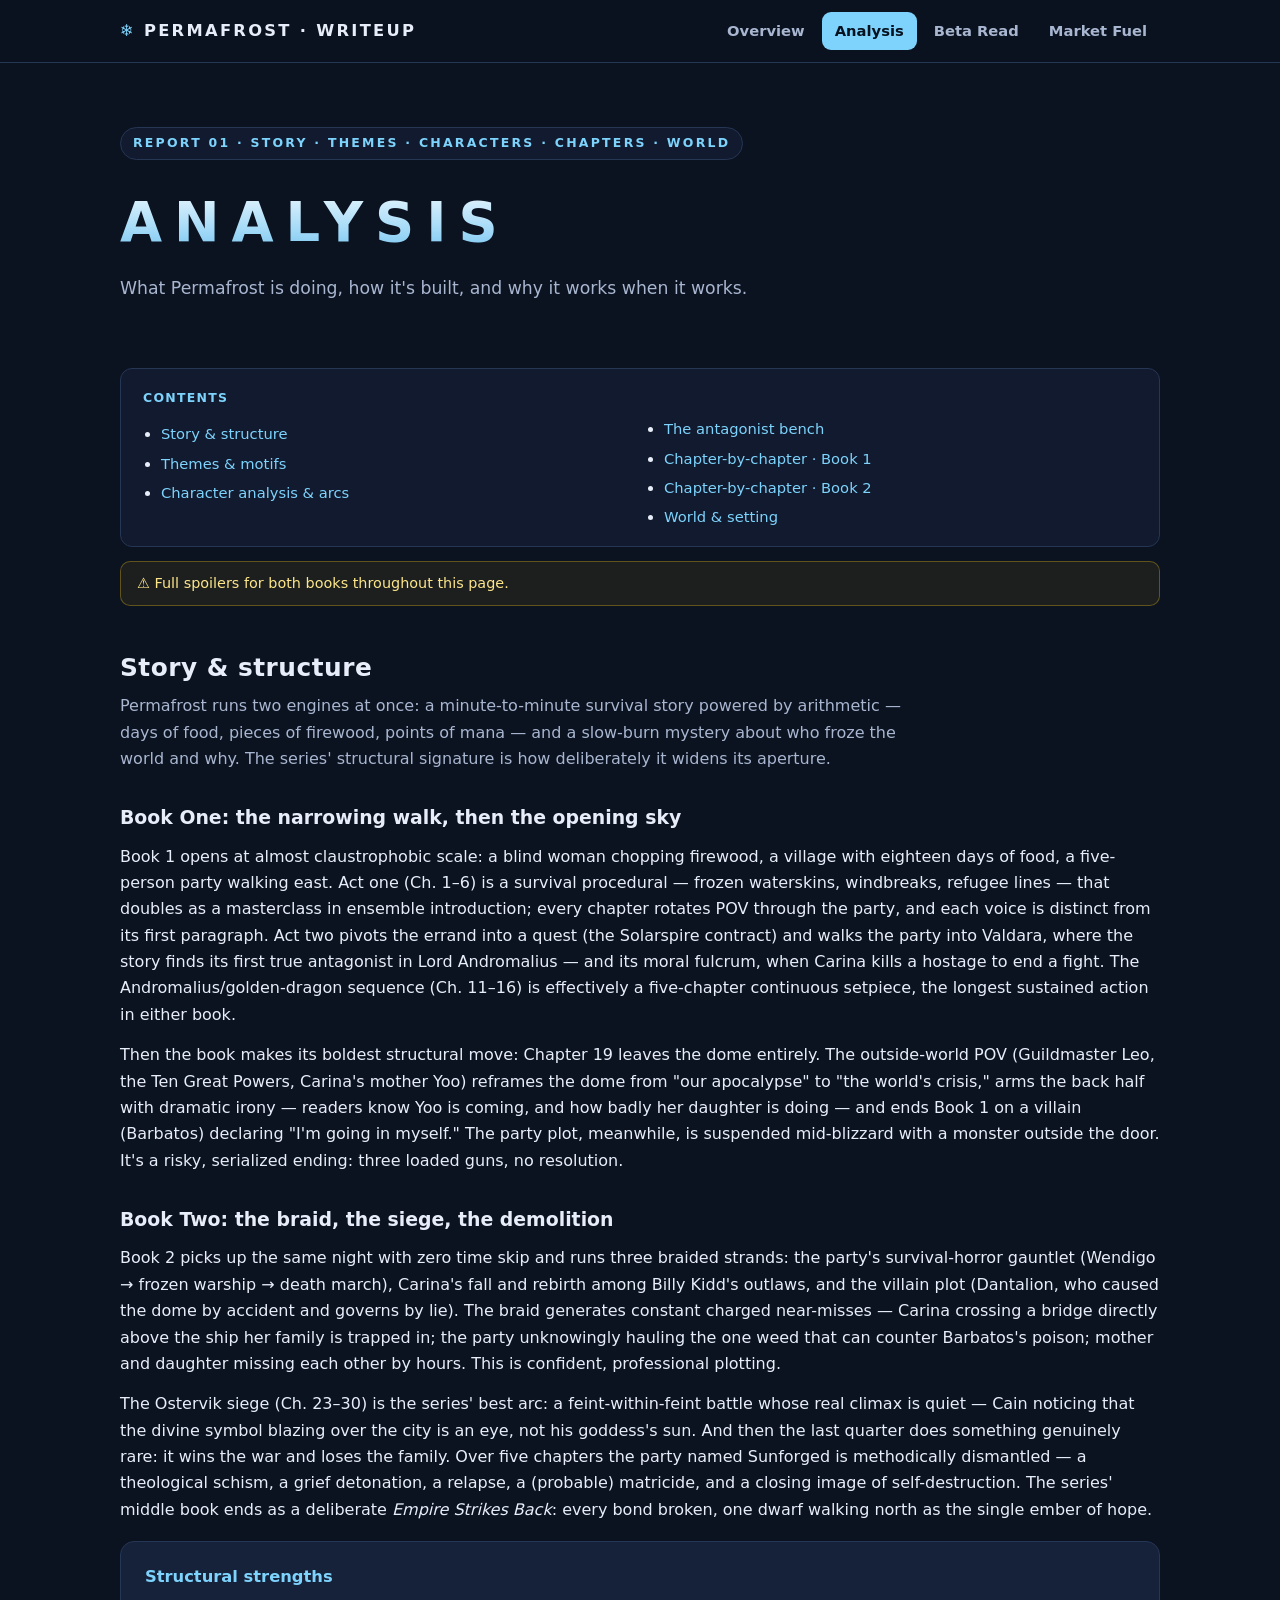
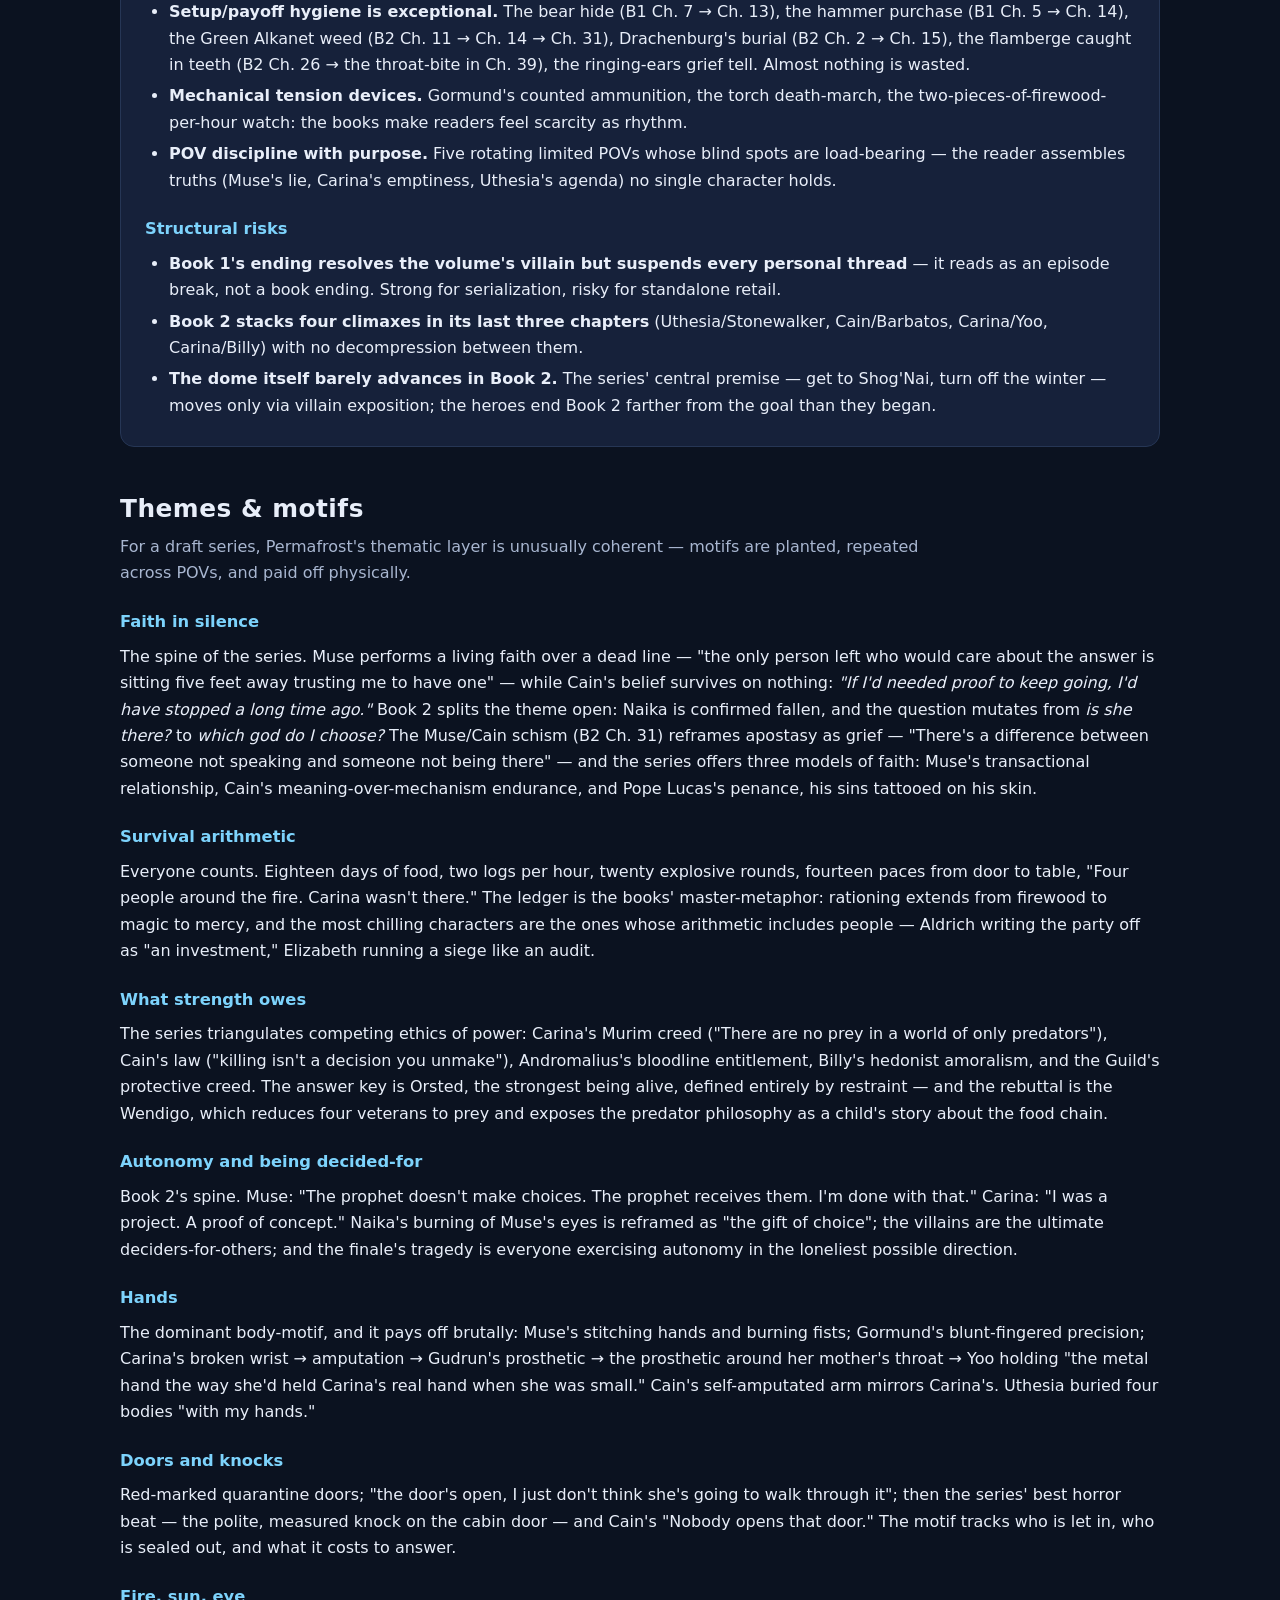
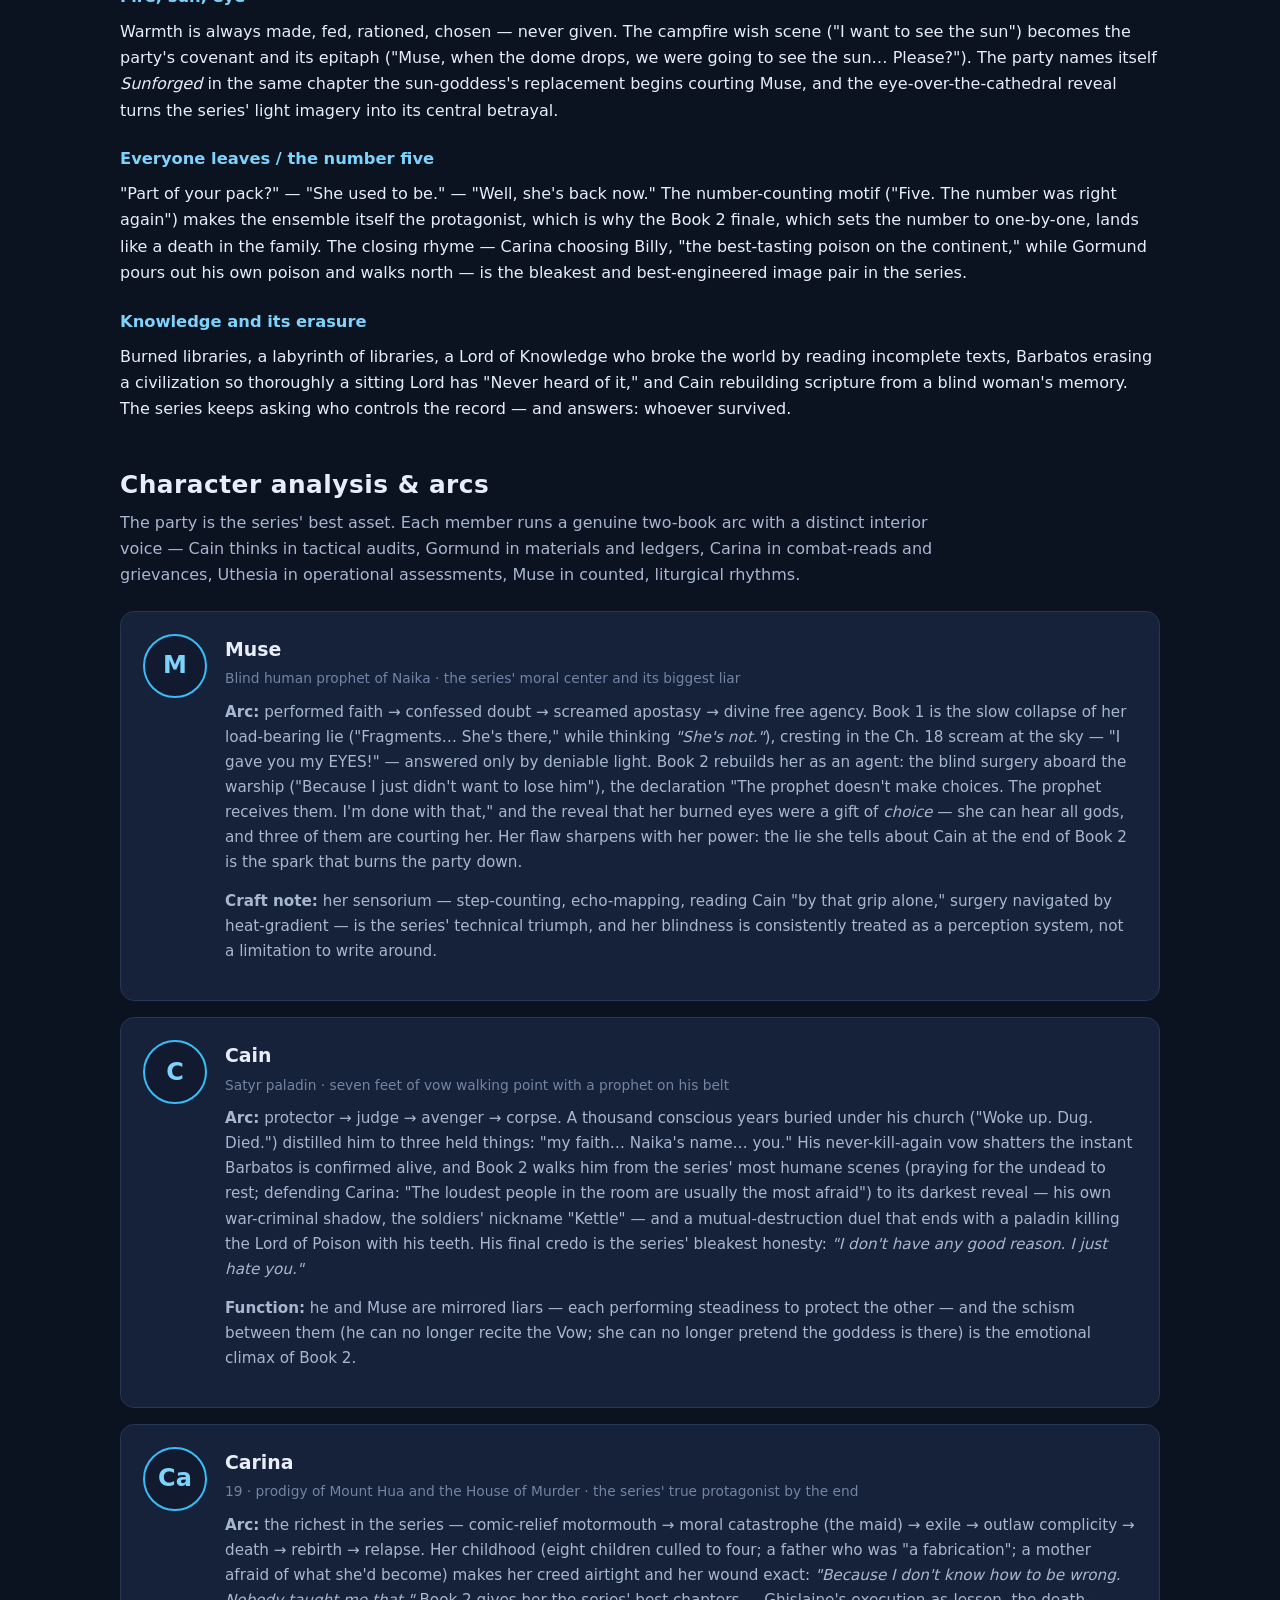
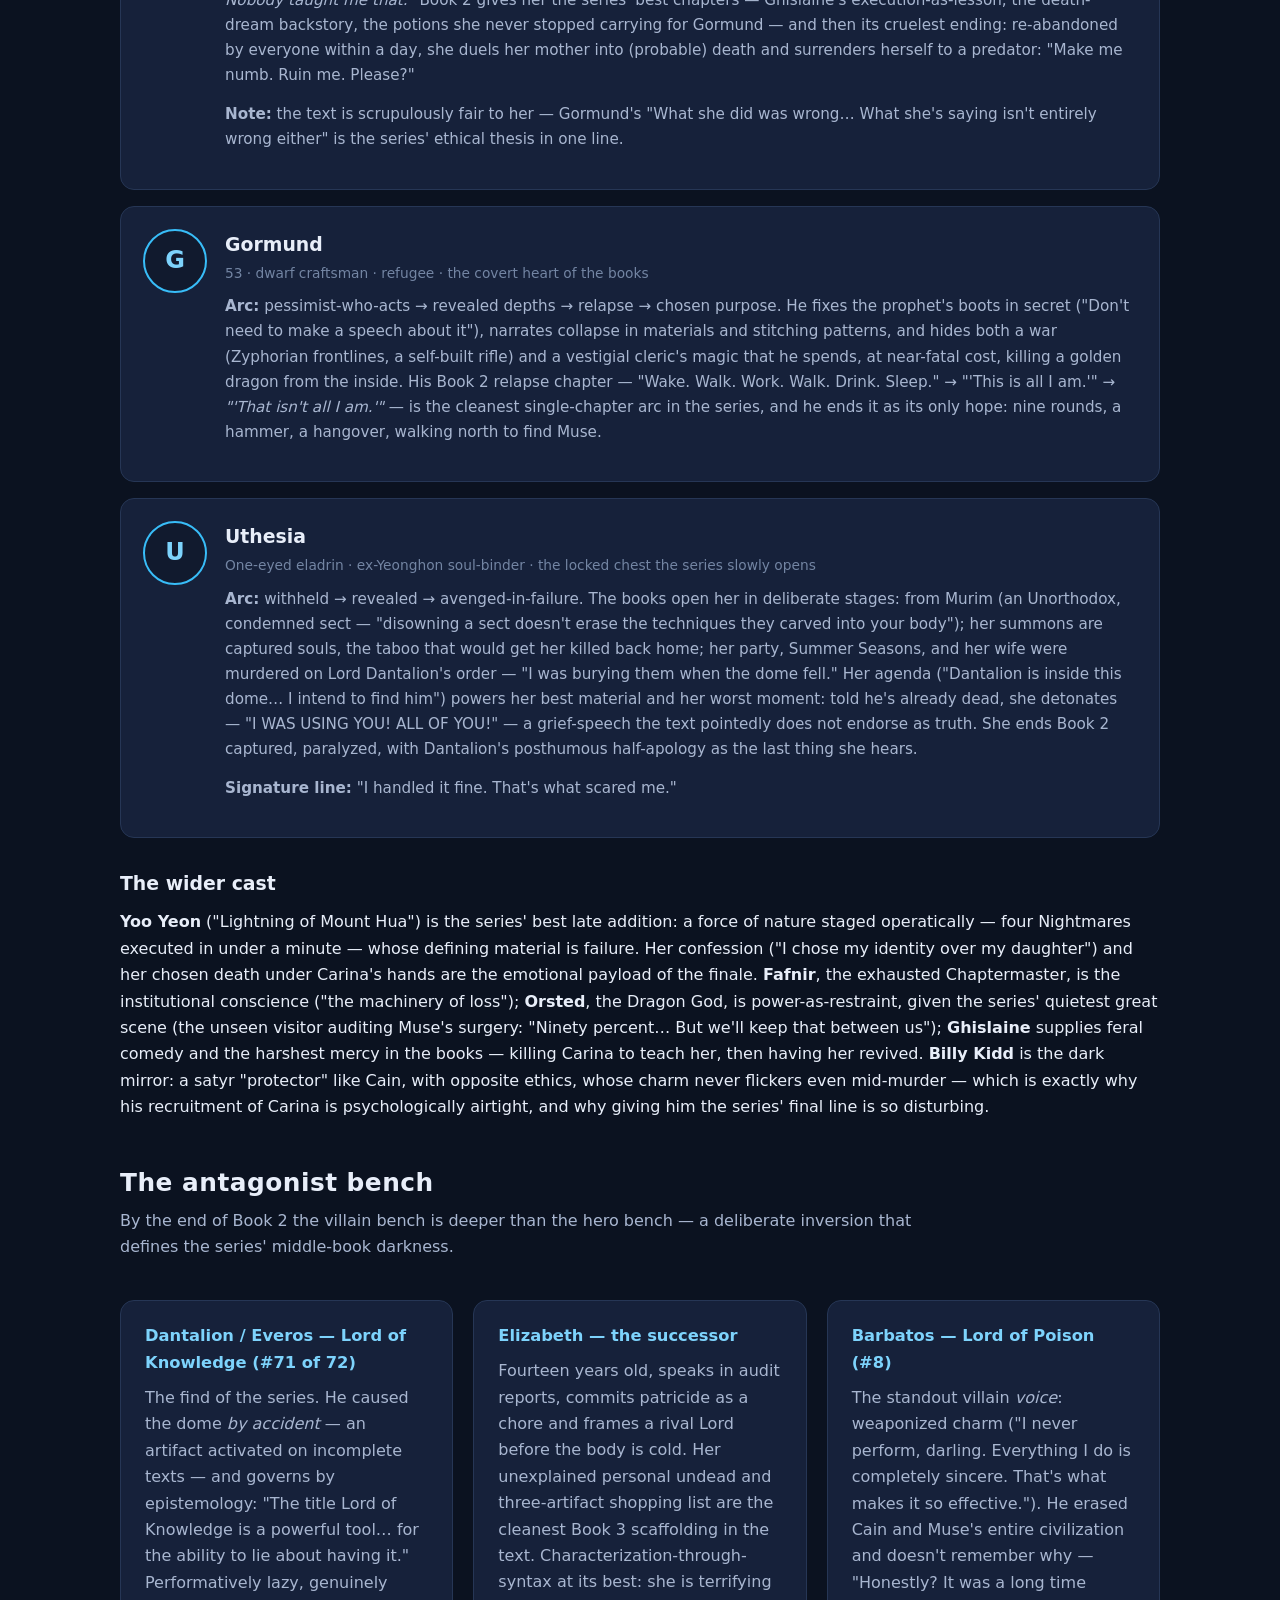
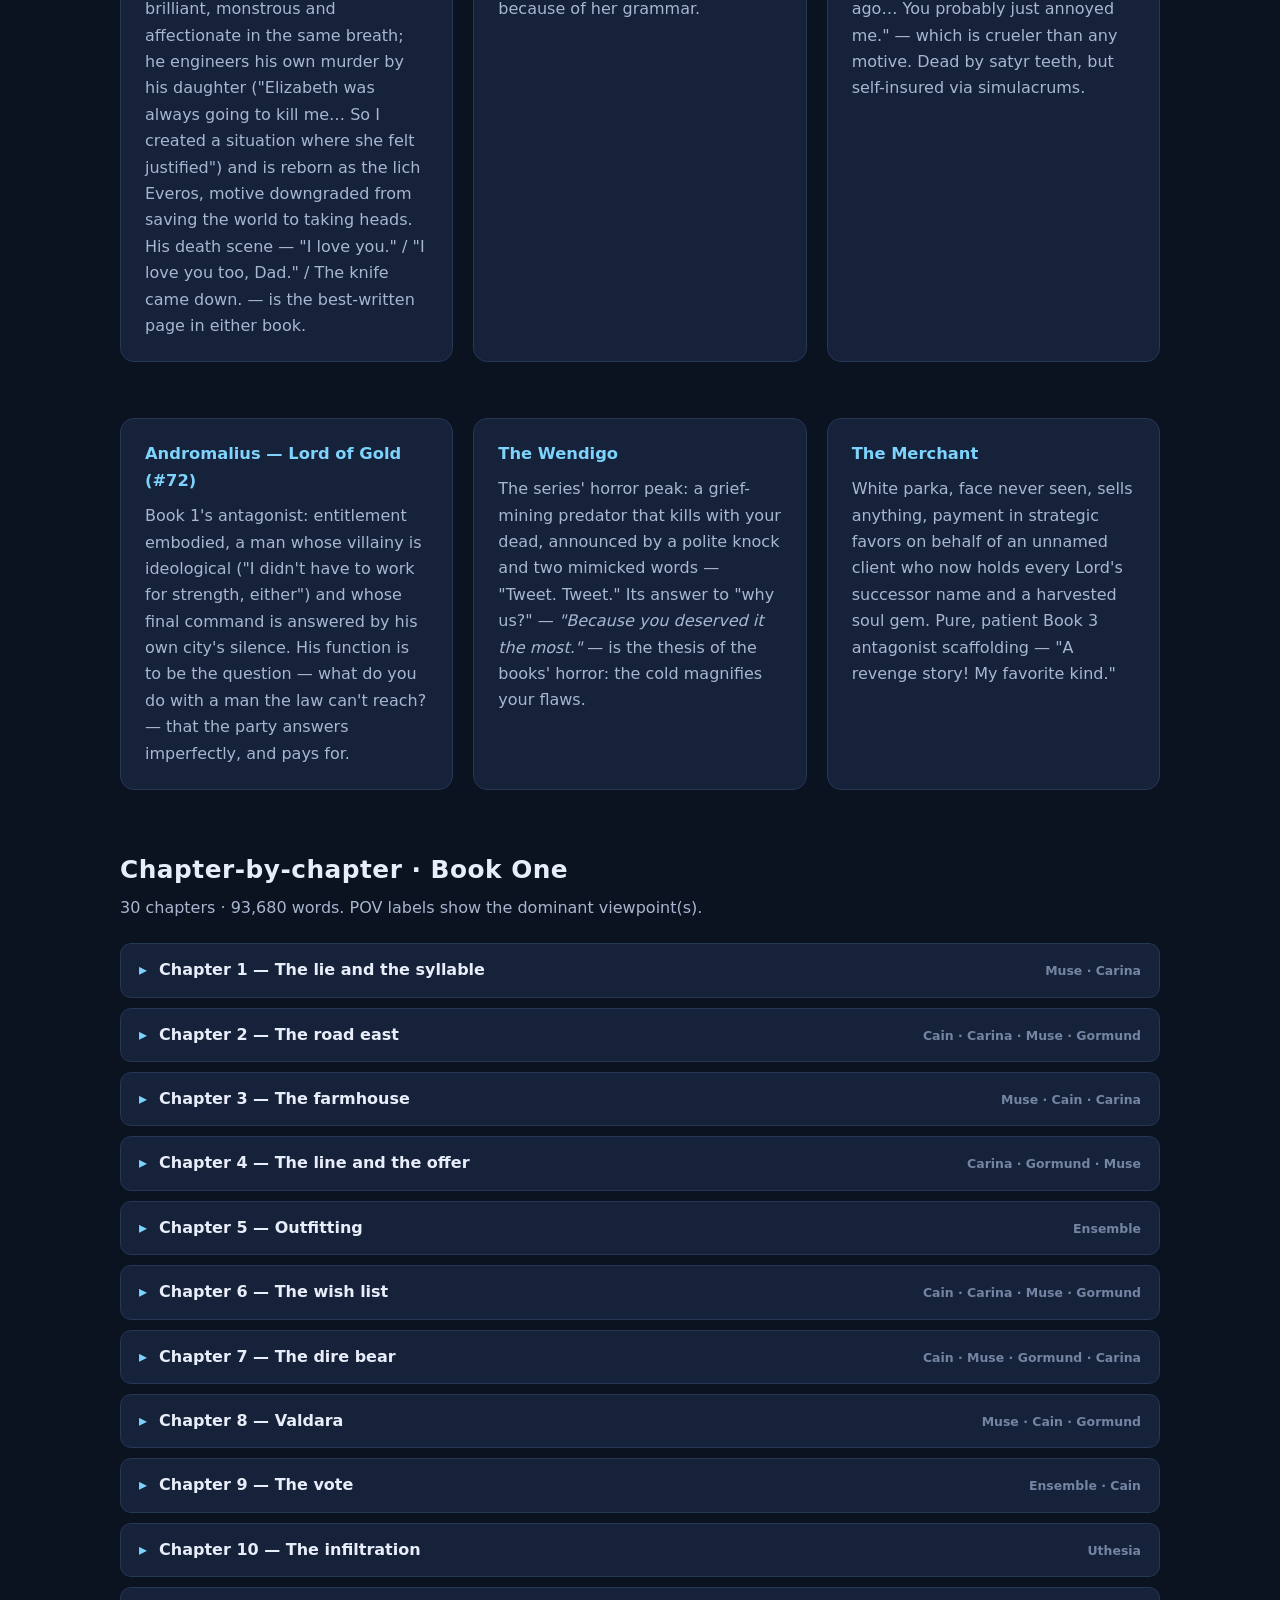
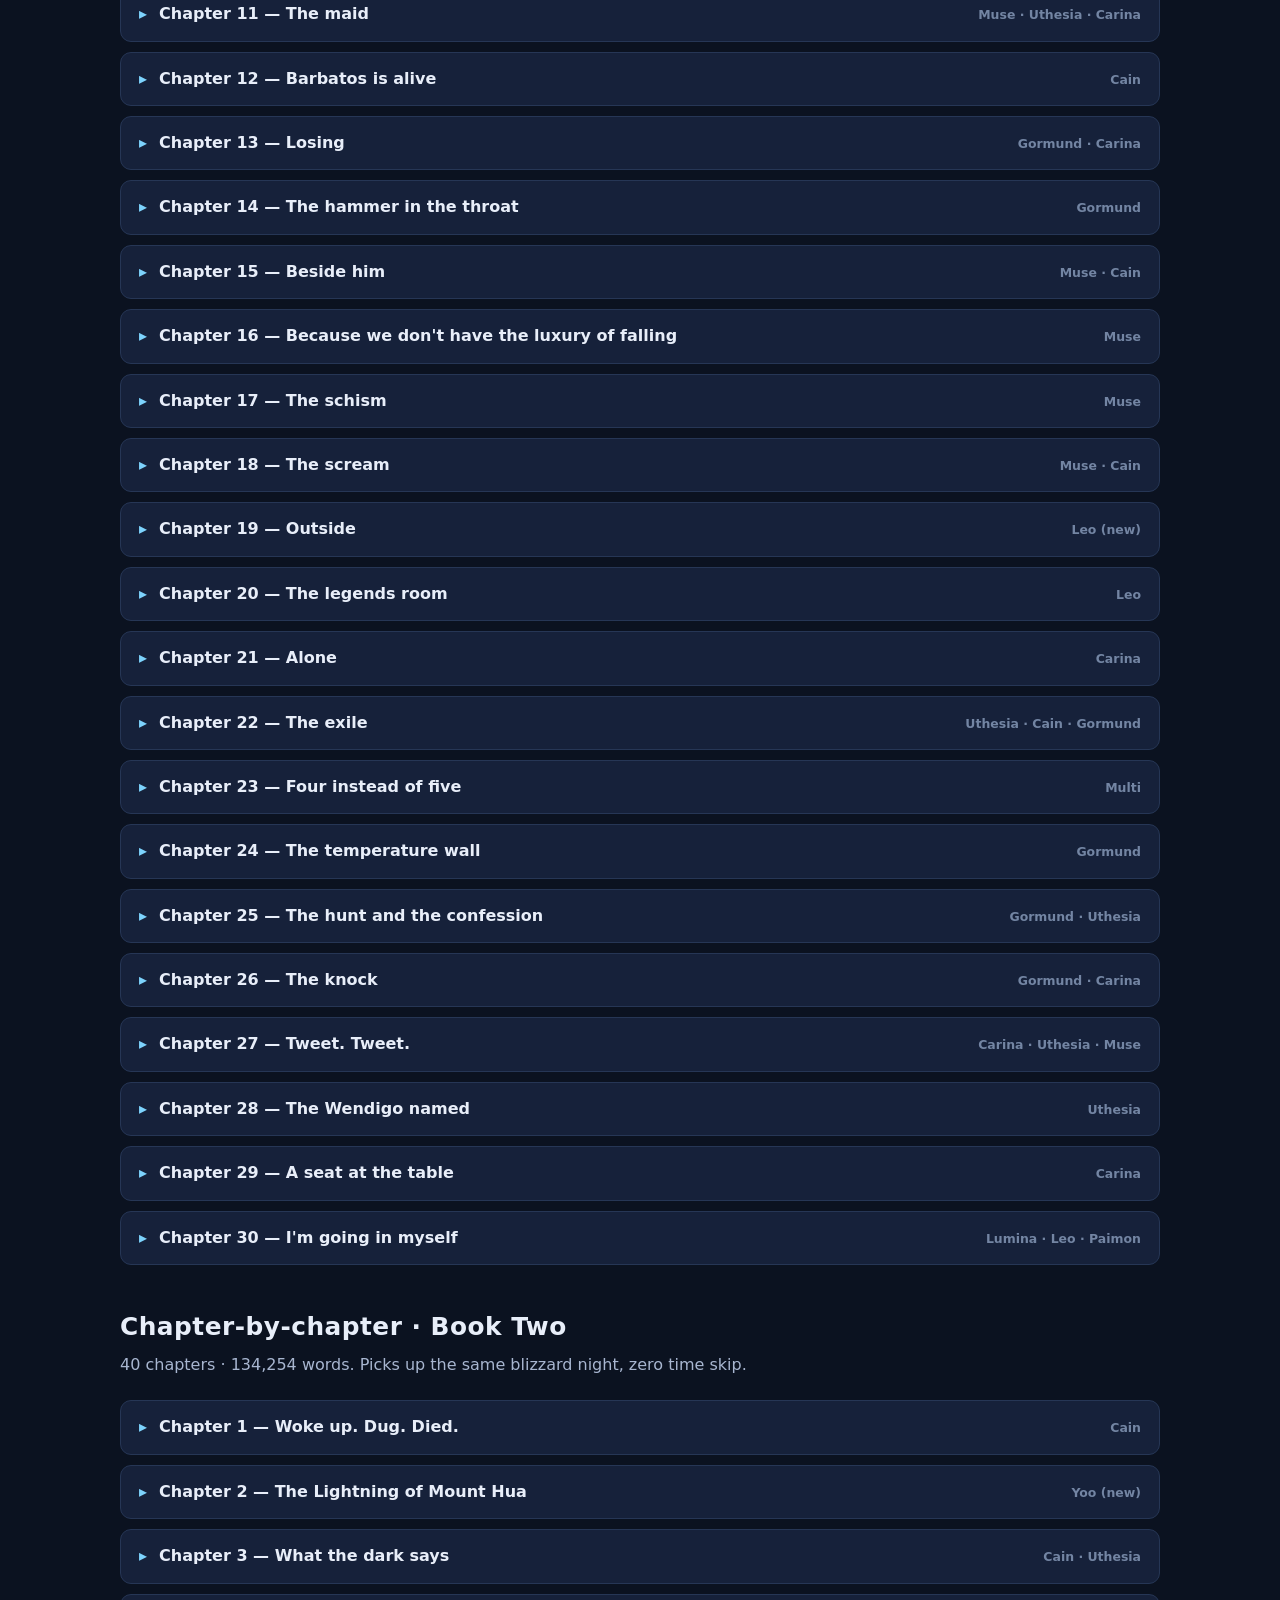
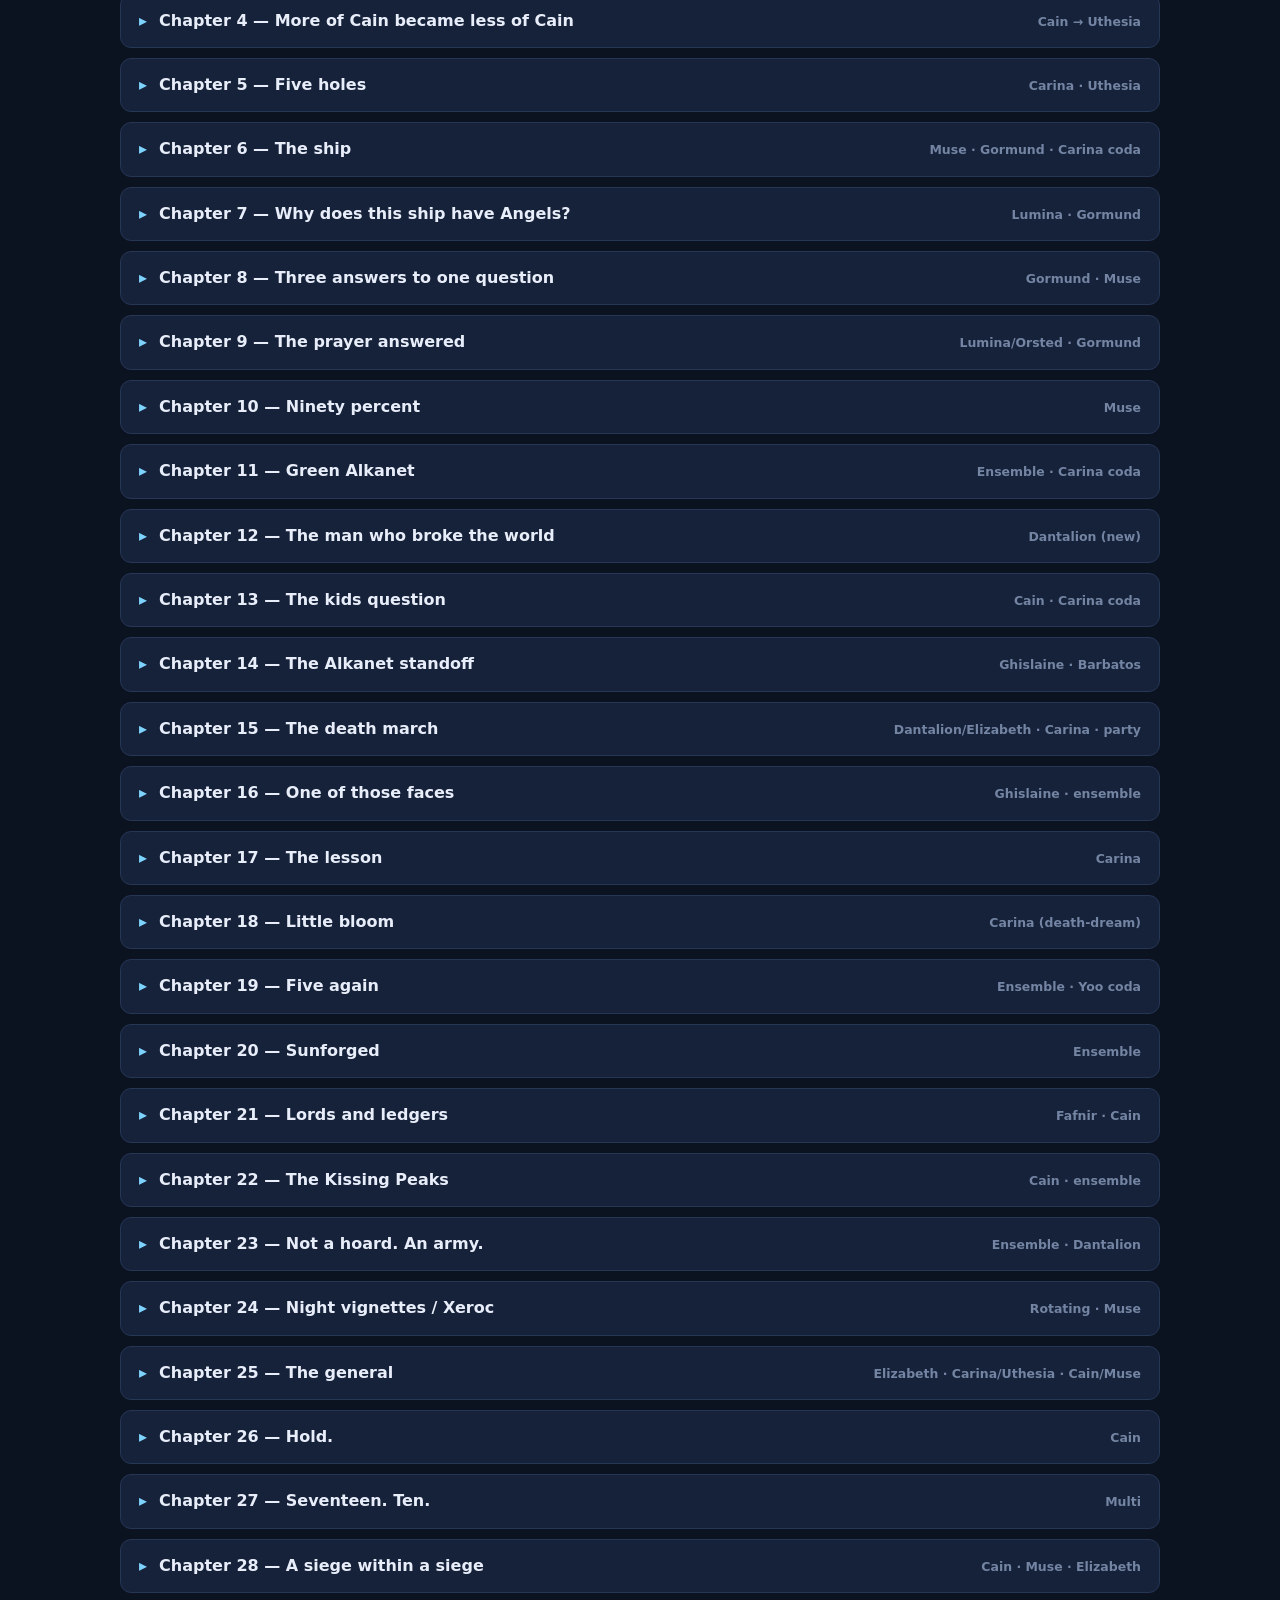
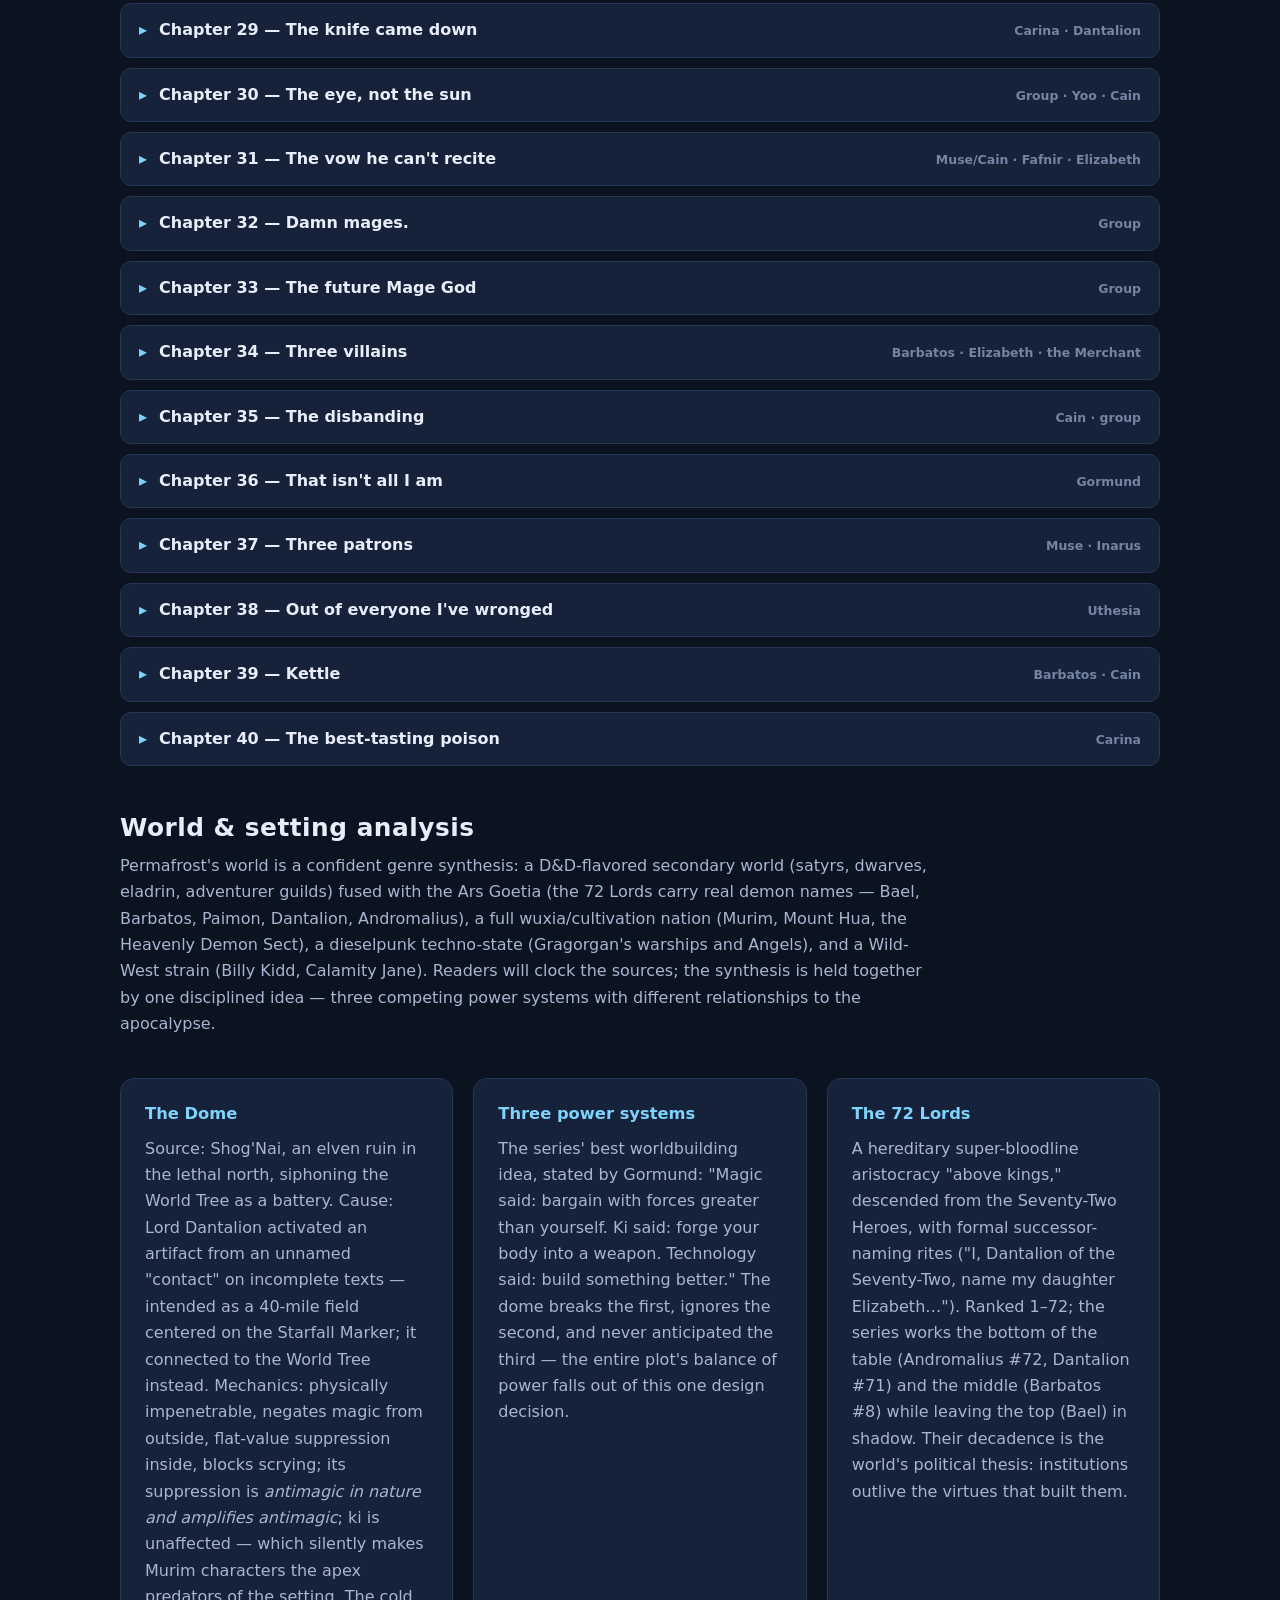
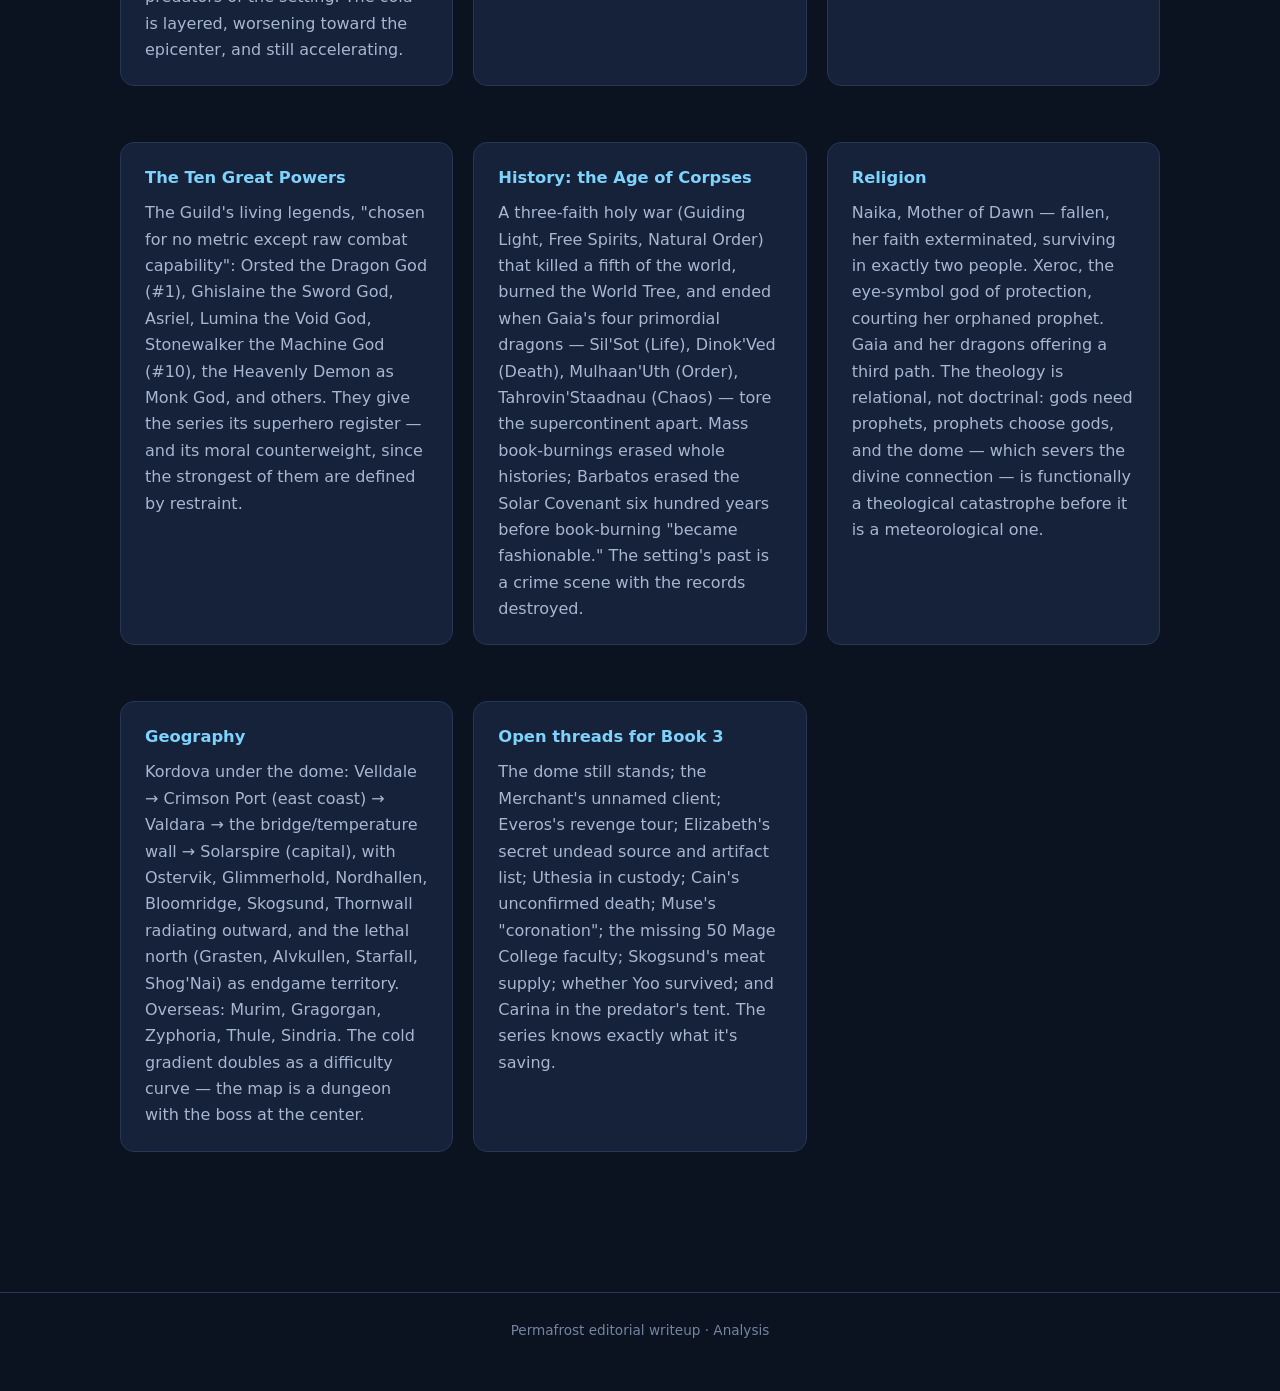
==== site/analysis.html @ f6262519 "Add Permafrost writeup website: analysis, beta read, and market fuel Four-page static site covering " ====
<!DOCTYPE html>
<html lang="en">
<head>
<meta charset="UTF-8">
<meta name="viewport" content="width=device-width, initial-scale=1.0">
<title>Analysis — Permafrost Writeup</title>
<link rel="stylesheet" href="style.css">
</head>
<body>
<header class="site">
  <nav class="nav">
    <span class="brand"><span class="flake">❄</span>Permafrost · Writeup</span>
    <span class="links">
      <a href="index.html">Overview</a>
      <a href="analysis.html" class="active">Analysis</a>
      <a href="beta-read.html">Beta Read</a>
      <a href="market-fuel.html">Market Fuel</a>
    </span>
  </nav>
</header>

<div class="hero">
  <span class="kicker">Report 01 · Story · Themes · Characters · Chapters · World</span>
  <h1>Analysis</h1>
  <p class="sub">What Permafrost is doing, how it's built, and why it works when it works.</p>
</div>

<main>

<div class="toc">
  <strong>Contents</strong>
  <ul>
    <li><a href="#story">Story &amp; structure</a></li>
    <li><a href="#themes">Themes &amp; motifs</a></li>
    <li><a href="#characters">Character analysis &amp; arcs</a></li>
    <li><a href="#villains">The antagonist bench</a></li>
    <li><a href="#chapters1">Chapter-by-chapter · Book 1</a></li>
    <li><a href="#chapters2">Chapter-by-chapter · Book 2</a></li>
    <li><a href="#world">World &amp; setting</a></li>
  </ul>
</div>
<div class="spoiler-note">⚠ Full spoilers for both books throughout this page.</div>

<section class="block" id="story">
  <h2 class="section">Story &amp; structure</h2>
  <p class="lede">Permafrost runs two engines at once: a minute-to-minute survival story powered by arithmetic — days of food, pieces of firewood, points of mana — and a slow-burn mystery about who froze the world and why. The series' structural signature is how deliberately it widens its aperture.</p>

  <h3>Book One: the narrowing walk, then the opening sky</h3>
  <p>Book 1 opens at almost claustrophobic scale: a blind woman chopping firewood, a village with eighteen days of food, a five-person party walking east. Act one (Ch. 1–6) is a survival procedural — frozen waterskins, windbreaks, refugee lines — that doubles as a masterclass in ensemble introduction; every chapter rotates POV through the party, and each voice is distinct from its first paragraph. Act two pivots the errand into a quest (the Solarspire contract) and walks the party into Valdara, where the story finds its first true antagonist in Lord Andromalius — and its moral fulcrum, when Carina kills a hostage to end a fight. The Andromalius/golden-dragon sequence (Ch. 11–16) is effectively a five-chapter continuous setpiece, the longest sustained action in either book.</p>
  <p>Then the book makes its boldest structural move: Chapter 19 leaves the dome entirely. The outside-world POV (Guildmaster Leo, the Ten Great Powers, Carina's mother Yoo) reframes the dome from "our apocalypse" to "the world's crisis," arms the back half with dramatic irony — readers know Yoo is coming, and how badly her daughter is doing — and ends Book 1 on a villain (Barbatos) declaring "I'm going in myself." The party plot, meanwhile, is suspended mid-blizzard with a monster outside the door. It's a risky, serialized ending: three loaded guns, no resolution.</p>

  <h3>Book Two: the braid, the siege, the demolition</h3>
  <p>Book 2 picks up the same night with zero time skip and runs three braided strands: the party's survival-horror gauntlet (Wendigo → frozen warship → death march), Carina's fall and rebirth among Billy Kidd's outlaws, and the villain plot (Dantalion, who caused the dome by accident and governs by lie). The braid generates constant charged near-misses — Carina crossing a bridge directly above the ship her family is trapped in; the party unknowingly hauling the one weed that can counter Barbatos's poison; mother and daughter missing each other by hours. This is confident, professional plotting.</p>
  <p>The Ostervik siege (Ch. 23–30) is the series' best arc: a feint-within-feint battle whose real climax is quiet — Cain noticing that the divine symbol blazing over the city is an eye, not his goddess's sun. And then the last quarter does something genuinely rare: it wins the war and loses the family. Over five chapters the party named Sunforged is methodically dismantled — a theological schism, a grief detonation, a relapse, a (probable) matricide, and a closing image of self-destruction. The series' middle book ends as a deliberate <em>Empire Strikes Back</em>: every bond broken, one dwarf walking north as the single ember of hope.</p>

  <div class="panel">
    <h4>Structural strengths</h4>
    <ul>
      <li><strong>Setup/payoff hygiene is exceptional.</strong> The bear hide (B1 Ch. 7 → Ch. 13), the hammer purchase (B1 Ch. 5 → Ch. 14), the Green Alkanet weed (B2 Ch. 11 → Ch. 14 → Ch. 31), Drachenburg's burial (B2 Ch. 2 → Ch. 15), the flamberge caught in teeth (B2 Ch. 26 → the throat-bite in Ch. 39), the ringing-ears grief tell. Almost nothing is wasted.</li>
      <li><strong>Mechanical tension devices.</strong> Gormund's counted ammunition, the torch death-march, the two-pieces-of-firewood-per-hour watch: the books make readers feel scarcity as rhythm.</li>
      <li><strong>POV discipline with purpose.</strong> Five rotating limited POVs whose blind spots are load-bearing — the reader assembles truths (Muse's lie, Carina's emptiness, Uthesia's agenda) no single character holds.</li>
    </ul>
    <h4>Structural risks</h4>
    <ul>
      <li><strong>Book 1's ending resolves the volume's villain but suspends every personal thread</strong> — it reads as an episode break, not a book ending. Strong for serialization, risky for standalone retail.</li>
      <li><strong>Book 2 stacks four climaxes in its last three chapters</strong> (Uthesia/Stonewalker, Cain/Barbatos, Carina/Yoo, Carina/Billy) with no decompression between them.</li>
      <li><strong>The dome itself barely advances in Book 2.</strong> The series' central premise — get to Shog'Nai, turn off the winter — moves only via villain exposition; the heroes end Book 2 farther from the goal than they began.</li>
    </ul>
  </div>
</section>

<section class="block" id="themes">
  <h2 class="section">Themes &amp; motifs</h2>
  <p class="lede">For a draft series, Permafrost's thematic layer is unusually coherent — motifs are planted, repeated across POVs, and paid off physically.</p>

  <h4>Faith in silence</h4>
  <p>The spine of the series. Muse performs a living faith over a dead line — "the only person left who would care about the answer is sitting five feet away trusting me to have one" — while Cain's belief survives on nothing: <em>"If I'd needed proof to keep going, I'd have stopped a long time ago."</em> Book 2 splits the theme open: Naika is confirmed fallen, and the question mutates from <em>is she there?</em> to <em>which god do I choose?</em> The Muse/Cain schism (B2 Ch. 31) reframes apostasy as grief — "There's a difference between someone not speaking and someone not being there" — and the series offers three models of faith: Muse's transactional relationship, Cain's meaning-over-mechanism endurance, and Pope Lucas's penance, his sins tattooed on his skin.</p>

  <h4>Survival arithmetic</h4>
  <p>Everyone counts. Eighteen days of food, two logs per hour, twenty explosive rounds, fourteen paces from door to table, "Four people around the fire. Carina wasn't there." The ledger is the books' master-metaphor: rationing extends from firewood to magic to mercy, and the most chilling characters are the ones whose arithmetic includes people — Aldrich writing the party off as "an investment," Elizabeth running a siege like an audit.</p>

  <h4>What strength owes</h4>
  <p>The series triangulates competing ethics of power: Carina's Murim creed ("There are no prey in a world of only predators"), Cain's law ("killing isn't a decision you unmake"), Andromalius's bloodline entitlement, Billy's hedonist amoralism, and the Guild's protective creed. The answer key is Orsted, the strongest being alive, defined entirely by restraint — and the rebuttal is the Wendigo, which reduces four veterans to prey and exposes the predator philosophy as a child's story about the food chain.</p>

  <h4>Autonomy and being decided-for</h4>
  <p>Book 2's spine. Muse: "The prophet doesn't make choices. The prophet receives them. I'm done with that." Carina: "I was a project. A proof of concept." Naika's burning of Muse's eyes is reframed as "the gift of choice"; the villains are the ultimate deciders-for-others; and the finale's tragedy is everyone exercising autonomy in the loneliest possible direction.</p>

  <h4>Hands</h4>
  <p>The dominant body-motif, and it pays off brutally: Muse's stitching hands and burning fists; Gormund's blunt-fingered precision; Carina's broken wrist → amputation → Gudrun's prosthetic → the prosthetic around her mother's throat → Yoo holding "the metal hand the way she'd held Carina's real hand when she was small." Cain's self-amputated arm mirrors Carina's. Uthesia buried four bodies "with my hands."</p>

  <h4>Doors and knocks</h4>
  <p>Red-marked quarantine doors; "the door's open, I just don't think she's going to walk through it"; then the series' best horror beat — the polite, measured knock on the cabin door — and Cain's "Nobody opens that door." The motif tracks who is let in, who is sealed out, and what it costs to answer.</p>

  <h4>Fire, sun, eye</h4>
  <p>Warmth is always made, fed, rationed, chosen — never given. The campfire wish scene ("I want to see the sun") becomes the party's covenant and its epitaph ("Muse, when the dome drops, we were going to see the sun… Please?"). The party names itself <em>Sunforged</em> in the same chapter the sun-goddess's replacement begins courting Muse, and the eye-over-the-cathedral reveal turns the series' light imagery into its central betrayal.</p>

  <h4>Everyone leaves / the number five</h4>
  <p>"Part of your pack?" — "She used to be." — "Well, she's back now." The number-counting motif ("Five. The number was right again") makes the ensemble itself the protagonist, which is why the Book 2 finale, which sets the number to one-by-one, lands like a death in the family. The closing rhyme — Carina choosing Billy, "the best-tasting poison on the continent," while Gormund pours out his own poison and walks north — is the bleakest and best-engineered image pair in the series.</p>

  <h4>Knowledge and its erasure</h4>
  <p>Burned libraries, a labyrinth of libraries, a Lord of Knowledge who broke the world by reading incomplete texts, Barbatos erasing a civilization so thoroughly a sitting Lord has "Never heard of it," and Cain rebuilding scripture from a blind woman's memory. The series keeps asking who controls the record — and answers: whoever survived.</p>
</section>

<section class="block" id="characters">
  <h2 class="section">Character analysis &amp; arcs</h2>
  <p class="lede">The party is the series' best asset. Each member runs a genuine two-book arc with a distinct interior voice — Cain thinks in tactical audits, Gormund in materials and ledgers, Carina in combat-reads and grievances, Uthesia in operational assessments, Muse in counted, liturgical rhythms.</p>

  <div class="char">
    <div class="sigil">M</div>
    <div>
      <h3>Muse</h3>
      <div class="role">Blind human prophet of Naika · the series' moral center and its biggest liar</div>
      <p><strong>Arc:</strong> performed faith → confessed doubt → screamed apostasy → divine free agency. Book 1 is the slow collapse of her load-bearing lie ("Fragments… She's there," while thinking <em>"She's not."</em>), cresting in the Ch. 18 scream at the sky — "I gave you my EYES!" — answered only by deniable light. Book 2 rebuilds her as an agent: the blind surgery aboard the warship ("Because I just didn't want to lose him"), the declaration "The prophet doesn't make choices. The prophet receives them. I'm done with that," and the reveal that her burned eyes were a gift of <em>choice</em> — she can hear all gods, and three of them are courting her. Her flaw sharpens with her power: the lie she tells about Cain at the end of Book 2 is the spark that burns the party down.</p>
      <p><strong>Craft note:</strong> her sensorium — step-counting, echo-mapping, reading Cain "by that grip alone," surgery navigated by heat-gradient — is the series' technical triumph, and her blindness is consistently treated as a perception system, not a limitation to write around.</p>
    </div>
  </div>

  <div class="char">
    <div class="sigil">C</div>
    <div>
      <h3>Cain</h3>
      <div class="role">Satyr paladin · seven feet of vow walking point with a prophet on his belt</div>
      <p><strong>Arc:</strong> protector → judge → avenger → corpse. A thousand conscious years buried under his church ("Woke up. Dug. Died.") distilled him to three held things: "my faith… Naika's name… you." His never-kill-again vow shatters the instant Barbatos is confirmed alive, and Book 2 walks him from the series' most humane scenes (praying for the undead to rest; defending Carina: "The loudest people in the room are usually the most afraid") to its darkest reveal — his own war-criminal shadow, the soldiers' nickname "Kettle" — and a mutual-destruction duel that ends with a paladin killing the Lord of Poison with his teeth. His final credo is the series' bleakest honesty: <em>"I don't have any good reason. I just hate you."</em></p>
      <p><strong>Function:</strong> he and Muse are mirrored liars — each performing steadiness to protect the other — and the schism between them (he can no longer recite the Vow; she can no longer pretend the goddess is there) is the emotional climax of Book 2.</p>
    </div>
  </div>

  <div class="char">
    <div class="sigil">Ca</div>
    <div>
      <h3>Carina</h3>
      <div class="role">19 · prodigy of Mount Hua and the House of Murder · the series' true protagonist by the end</div>
      <p><strong>Arc:</strong> the richest in the series — comic-relief motormouth → moral catastrophe (the maid) → exile → outlaw complicity → death → rebirth → relapse. Her childhood (eight children culled to four; a father who was "a fabrication"; a mother afraid of what she'd become) makes her creed airtight and her wound exact: <em>"Because I don't know how to be wrong. Nobody taught me that."</em> Book 2 gives her the series' best chapters — Ghislaine's execution-as-lesson, the death-dream backstory, the potions she never stopped carrying for Gormund — and then its cruelest ending: re-abandoned by everyone within a day, she duels her mother into (probable) death and surrenders herself to a predator: "Make me numb. Ruin me. Please?"</p>
      <p><strong>Note:</strong> the text is scrupulously fair to her — Gormund's "What she did was wrong… What she's saying isn't entirely wrong either" is the series' ethical thesis in one line.</p>
    </div>
  </div>

  <div class="char">
    <div class="sigil">G</div>
    <div>
      <h3>Gormund</h3>
      <div class="role">53 · dwarf craftsman · refugee · the covert heart of the books</div>
      <p><strong>Arc:</strong> pessimist-who-acts → revealed depths → relapse → chosen purpose. He fixes the prophet's boots in secret ("Don't need to make a speech about it"), narrates collapse in materials and stitching patterns, and hides both a war (Zyphorian frontlines, a self-built rifle) and a vestigial cleric's magic that he spends, at near-fatal cost, killing a golden dragon from the inside. His Book 2 relapse chapter — "Wake. Walk. Work. Walk. Drink. Sleep." → "'This is all I am.'" → <em>"'That isn't all I am.'"</em> — is the cleanest single-chapter arc in the series, and he ends it as its only hope: nine rounds, a hammer, a hangover, walking north to find Muse.</p>
    </div>
  </div>

  <div class="char">
    <div class="sigil">U</div>
    <div>
      <h3>Uthesia</h3>
      <div class="role">One-eyed eladrin · ex-Yeonghon soul-binder · the locked chest the series slowly opens</div>
      <p><strong>Arc:</strong> withheld → revealed → avenged-in-failure. The books open her in deliberate stages: from Murim (an Unorthodox, condemned sect — "disowning a sect doesn't erase the techniques they carved into your body"); her summons are captured souls, the taboo that would get her killed back home; her party, Summer Seasons, and her wife were murdered on Lord Dantalion's order — "I was burying them when the dome fell." Her agenda ("Dantalion is inside this dome… I intend to find him") powers her best material and her worst moment: told he's already dead, she detonates — "I WAS USING YOU! ALL OF YOU!" — a grief-speech the text pointedly does not endorse as truth. She ends Book 2 captured, paralyzed, with Dantalion's posthumous half-apology as the last thing she hears.</p>
      <p><strong>Signature line:</strong> "I handled it fine. That's what scared me."</p>
    </div>
  </div>

  <h3>The wider cast</h3>
  <p><strong>Yoo Yeon</strong> ("Lightning of Mount Hua") is the series' best late addition: a force of nature staged operatically — four Nightmares executed in under a minute — whose defining material is failure. Her confession ("I chose my identity over my daughter") and her chosen death under Carina's hands are the emotional payload of the finale. <strong>Fafnir</strong>, the exhausted Chaptermaster, is the institutional conscience ("the machinery of loss"); <strong>Orsted</strong>, the Dragon God, is power-as-restraint, given the series' quietest great scene (the unseen visitor auditing Muse's surgery: "Ninety percent… But we'll keep that between us"); <strong>Ghislaine</strong> supplies feral comedy and the harshest mercy in the books — killing Carina to teach her, then having her revived. <strong>Billy Kidd</strong> is the dark mirror: a satyr "protector" like Cain, with opposite ethics, whose charm never flickers even mid-murder — which is exactly why his recruitment of Carina is psychologically airtight, and why giving him the series' final line is so disturbing.</p>
</section>

<section class="block" id="villains">
  <h2 class="section">The antagonist bench</h2>
  <p class="lede">By the end of Book 2 the villain bench is deeper than the hero bench — a deliberate inversion that defines the series' middle-book darkness.</p>
  <div class="cols">
    <div class="panel">
      <h4>Dantalion / Everos — Lord of Knowledge (#71 of 72)</h4>
      <p class="dim">The find of the series. He caused the dome <em>by accident</em> — an artifact activated on incomplete texts — and governs by epistemology: "The title Lord of Knowledge is a powerful tool… for the ability to lie about having it." Performatively lazy, genuinely brilliant, monstrous and affectionate in the same breath; he engineers his own murder by his daughter ("Elizabeth was always going to kill me… So I created a situation where she felt justified") and is reborn as the lich Everos, motive downgraded from saving the world to taking heads. His death scene — "I love you." / "I love you too, Dad." / The knife came down. — is the best-written page in either book.</p>
    </div>
    <div class="panel">
      <h4>Elizabeth — the successor</h4>
      <p class="dim">Fourteen years old, speaks in audit reports, commits patricide as a chore and frames a rival Lord before the body is cold. Her unexplained personal undead and three-artifact shopping list are the cleanest Book 3 scaffolding in the text. Characterization-through-syntax at its best: she is terrifying because of her grammar.</p>
    </div>
    <div class="panel">
      <h4>Barbatos — Lord of Poison (#8)</h4>
      <p class="dim">The standout villain <em>voice</em>: weaponized charm ("I never perform, darling. Everything I do is completely sincere. That's what makes it so effective."). He erased Cain and Muse's entire civilization and doesn't remember why — "Honestly? It was a long time ago… You probably just annoyed me." — which is crueler than any motive. Dead by satyr teeth, but self-insured via simulacrums.</p>
    </div>
    <div class="panel">
      <h4>Andromalius — Lord of Gold (#72)</h4>
      <p class="dim">Book 1's antagonist: entitlement embodied, a man whose villainy is ideological ("I didn't have to work for strength, either") and whose final command is answered by his own city's silence. His function is to be the question — what do you do with a man the law can't reach? — that the party answers imperfectly, and pays for.</p>
    </div>
    <div class="panel">
      <h4>The Wendigo</h4>
      <p class="dim">The series' horror peak: a grief-mining predator that kills with your dead, announced by a polite knock and two mimicked words — "Tweet. Tweet." Its answer to "why us?" — <em>"Because you deserved it the most."</em> — is the thesis of the books' horror: the cold magnifies your flaws.</p>
    </div>
    <div class="panel">
      <h4>The Merchant</h4>
      <p class="dim">White parka, face never seen, sells anything, payment in strategic favors on behalf of an unnamed client who now holds every Lord's successor name and a harvested soul gem. Pure, patient Book 3 antagonist scaffolding — "A revenge story! My favorite kind."</p>
    </div>
  </div>
</section>

<section class="block" id="chapters1">
  <h2 class="section">Chapter-by-chapter · Book One</h2>
  <p class="lede">30 chapters · 93,680 words. POV labels show the dominant viewpoint(s).</p>

  <details><summary><span class="ch-title">Chapter 1 — The lie and the syllable</span><span class="ch-pov">Muse · Carina</span></summary><div class="body"><p>Muse chops firewood to outrun panic: twenty-two days since the party woke, and her goddess has been silent for all of them. She lies to Cain daily in "the prophet's voice." Thane Aldrich lays out Velldale's math — 18 days of food, 206 mouths — and sends the five east to Crimson Port: "Then don't come back for our sake." Muse feels one broken syllable, "…go…", and commits the party before she can doubt it. A flawless opening chapter: premise, ensemble, stakes, and the central lie in 3,000 words.</p></div></details>
  <details><summary><span class="ch-title">Chapter 2 — The road east</span><span class="ch-pov">Cain · Carina · Muse · Gormund</span></summary><div class="body"><p>Departure and the guidance system: Muse's hand on Cain's belt. Cain coldly parses Aldrich's calculus ("we're an investment… Good man."). Camp craft, ration math, and on second watch, the first dragging sound from the dark — the series' horror pedal-tone begins.</p></div></details>
  <details><summary><span class="ch-title">Chapter 3 — The farmhouse</span><span class="ch-pov">Muse · Cain · Carina</span></summary><div class="body"><p>Frozen waterskins, the dragging sound again, and an abandoned farmhouse where Muse finds, by touch, children's growth-notches in a doorframe — the chapter's quiet gut-punch. They reach sight of Crimson Port: frozen ships, refugee lines, and impossibly, music. Best line of the act: "Faith without confirmation was just stubbornness wearing better clothes."</p></div></details>
  <details><summary><span class="ch-title">Chapter 4 — The line and the offer</span><span class="ch-pov">Carina · Gormund · Muse</span></summary><div class="body"><p>The refugee queue, and Gormund's moral flattening of Carina ("Which is true. And disgusting.") — he stood in this exact line fleeing Zyphoria. The Harbormaster's briefing sets the series' quest: Solarspire, silent since the dome; two expeditions sent, neither returned. Muse accepts in the prophet's voice.</p></div></details>
  <details><summary><span class="ch-title">Chapter 5 — Outfitting</span><span class="ch-pov">Ensemble</span></summary><div class="body"><p>A breather: Cain buys the halberd, Carina refuses a Murim-style sword ("'Mom would tell you to buy it.' She put it back."), the Mount Hua reveal lands, Uthesia makes her first joke, and Cain quietly arranges a supply caravan for Velldale — releasing the mission's original weight. Slow but character-rich; the most cuttable chapter in the book.</p></div></details>
  <details><summary><span class="ch-title">Chapter 6 — The wish list</span><span class="ch-pov">Cain · Carina · Muse · Gormund</span></summary><div class="body"><p>Westward with three weeks of rations. The campfire wish scene — a drink with care in it, a worthy opponent, a prayer answered, a wife's grave, "I want to see the sun" — becomes the party's covenant and the series' emotional anchor. The dragging sound returns, closer: "It's following us."</p></div></details>
  <details><summary><span class="ch-title">Chapter 7 — The dire bear</span><span class="ch-pov">Cain · Muse · Gormund · Carina</span></summary><div class="body"><p>First combat: an armored, starving dire bear solved as a tactical problem (turn the head, stretch the neck-hide, bolt, halberd, hammer). Muse's aftermath POV — "she had never felt more useless in her life" — plants her whole arc. Gormund harvests the hide; Chekhov nods.</p></div></details>
  <details><summary><span class="ch-title">Chapter 8 — Valdara</span><span class="ch-pov">Muse · Cain · Gormund</span></summary><div class="body"><p>A plague city smelled before it's seen: corpse fires, red quarantine marks, doors boarded from the outside — and above it, a heated keep where Lord Andromalius dines alone at a twenty-foot table. He's never heard of the Solar Covenant; Cain reels ("A thousand years and it's just… gone."). The requisition gambit begins.</p></div></details>
  <details><summary><span class="ch-title">Chapter 9 — The vote</span><span class="ch-pov">Ensemble · Cain</span></summary><div class="body"><p>"So we're going back to kill him, right?" The kill-debate chapter, and Cain's alley collapse: the name Barbatos, the millennium underground, the vow never to kill again — and his lie, "Perimeter's clear," mirroring Muse's. The requisition is denied; the party votes unanimously; Muse dares not pray.</p></div></details>
  <details><summary><span class="ch-title">Chapter 10 — The infiltration</span><span class="ch-pov">Uthesia</span></summary><div class="body"><p>Uthesia's first POV chapter, played as tense comedy (Cain vs. the drainage grate; the flask-throw bell save) until its closing image freezes the blood: Carina seated beside the sleeping lord, breathing synced to his, face wiped to nothing. "That was someone who had done this before."</p></div></details>
  <details><summary><span class="ch-title">Chapter 11 — The maid</span><span class="ch-pov">Muse · Uthesia · Carina</span></summary><div class="body"><p>Muse attempts redemption-by-negotiation; Andromalius laughs and delivers the bloodline thesis ("that title places me above kings"), then weaponizes his own servants as shields. Carina punches through one — the maid's death, the series' moral fulcrum — and knocks the lord into a hidden dungeon. "But you. You don't have that, do you?"</p></div></details>
  <details><summary><span class="ch-title">Chapter 12 — Barbatos is alive</span><span class="ch-pov">Cain</span></summary><div class="body"><p>The moral climax: Cain talks himself to the edge of execution and back — then Andromalius reveals Barbatos lives, brags about the genocide over drinks, and Cain's vow shatters in a single beat ("WHERE IS BARBATOS!?"). The dragon reveal ends the chapter: not treasure. Scales. Solid gold.</p></div></details>
  <details><summary><span class="ch-title">Chapter 13 — Losing</span><span class="ch-pov">Gormund · Carina</span></summary><div class="body"><p>The dragon fight's losing half: bolts bounce, Carina's wrist snaps under "resting weight," the bear hide pays off against molten-gold breath, and the chapter ends on the flattest line in the book: "We're all about to die."</p></div></details>
  <details><summary><span class="ch-title">Chapter 14 — The hammer in the throat</span><span class="ch-pov">Gormund</span></summary><div class="body"><p>Gormund's chapter: a hidden tourniquet-grade cleric magic, a self-sealed artery, and the stupidest plan he's ever had — feeding his hammer into the dragon's breath wind-up. "He stood up anyway." The series' best action payoff, and the first time he asks anyone to trust him.</p></div></details>
  <details><summary><span class="ch-title">Chapter 15 — Beside him</span><span class="ch-pov">Muse · Cain</span></summary><div class="body"><p>Parallel to 13–14: Muse pours mana into the floor as tremor-sense and becomes Cain's invisible second in the halberd duel — then burns out, rises anyway, and lights her fists with the first magic she ever learned. "Not behind him. Beside him. 'Get up.'"</p></div></details>
  <details><summary><span class="ch-title">Chapter 16 — Because we don't have the luxury of falling</span><span class="ch-pov">Muse</span></summary><div class="body"><p>The climax, rendered through a blind sensorium running on fumes. Muse punches a Lord of the 72 in the kidney and it works. The thesis line of Book 1: "While you warmed every inch of your home this whole city froze. We don't get to fall because if we fall, nothing gets better."</p></div></details>
  <details><summary><span class="ch-title">Chapter 17 — The schism</span><span class="ch-pov">Muse</span></summary><div class="body"><p>Aftermath: mana sickness, Gormund bleeding out, and the party's great fracture over the maid — staged entirely in Muse's hearing. Uthesia's first raised voice in two months: "I'm FROM MURIM." Carina breaks her own wrist punching her. "I handled it fine. That's what scared me."</p></div></details>
  <details><summary><span class="ch-title">Chapter 18 — The scream</span><span class="ch-pov">Muse · Cain</span></summary><div class="body"><p>The book's centerpiece: Muse's prayer ladder from rote liturgy to full apostasy — "I gave you my EYES!" — answered by deliberately deniable light. She saves Gormund by burning her own healing, wakes, and counts the bodies around the fire: "Four people around the fire. Carina wasn't there."</p></div></details>
  <details><summary><span class="ch-title">Chapter 19 — Outside</span><span class="ch-pov">Leo (new)</span></summary><div class="body"><p>The aperture opens: the dome from outside, a continental summit of starving nations, Lords Barbatos and Paimon crashing the meeting — and Yoo Yeon's arrival: "My daughter is inside that dome, Leo… I'm here to get her out." The series becomes an epic here.</p></div></details>
  <details><summary><span class="ch-title">Chapter 20 — The legends room</span><span class="ch-pov">Leo</span></summary><div class="body"><p>The Ten Great Powers as comic-competent ensemble (Ghislaine upside-down from a beam: "Are we fighting? Can we fight?"), and the plot engine: Lumina can Gate through the dome. Yoo strong-arms her way in. "Dawn."</p></div></details>
  <details><summary><span class="ch-title">Chapter 21 — Alone</span><span class="ch-pov">Carina</span></summary><div class="body"><p>A devastating solo: self-righteous fury curdling into a necrotic wrist, an adversarial inner voice ("'And are you afraid?' / 'That's not what I asked.'"), and the two potions she will not drink — "Those are for Gormund." Her dying apology: "'I'm sorry about the maid.'"</p></div></details>
  <details><summary><span class="ch-title">Chapter 22 — The exile</span><span class="ch-pov">Uthesia · Cain · Gormund</span></summary><div class="body"><p>Consequence management: the storehouses cracked open, Andromalius exiled with a week's supplies into his city's total silence, and Cain's meditation on extralegal judgment ("Justice requires a system… This was just a man making a decision"). Gormund alone sees a Gate ripple in the dome — and tells no one.</p></div></details>
  <details><summary><span class="ch-title">Chapter 23 — Four instead of five</span><span class="ch-pov">Multi</span></summary><div class="body"><p>The search for Carina finds only a broken-into shop ("The silence that followed was Carina-shaped"). The party leaves west — "Four instead of five" — through a town where the cold killed everyone in place, and crosses the fog-swallowed bridge nobody comes back from.</p></div></details>
  <details><summary><span class="ch-title">Chapter 24 — The temperature wall</span><span class="ch-pov">Gormund</span></summary><div class="body"><p>On the bridge: a Gragorgan ironclad frozen into the river (the Ch. 19 payoff), and Gormund's full refugee history — "She left on a Tuesday… She didn't come back." Seven steps past the bridge, the cold turns hostile, and the fire-maker fails to make fire. The Jack London homage made structural.</p></div></details>
  <details><summary><span class="ch-title">Chapter 25 — The hunt and the confession</span><span class="ch-pov">Gormund · Uthesia</span></summary><div class="body"><p>Siege logistics in a found cabin; Uthesia reveals her ki-cast summons (dome-proof) and hunts like a ghost — until something with no tracks drags itself behind her. Muse confesses her lie to Cain, who already knew: "It's ok, Muse." Grace, perfectly underplayed.</p></div></details>
  <details><summary><span class="ch-title">Chapter 26 — The knock</span><span class="ch-pov">Gormund · Carina</span></summary><div class="body"><p>Uthesia's taboo (her summons are captured souls) — then the series' best horror beat: something circles the cabin and knocks, politely, twice. Four veterans are paralyzed. Intercut: Carina dying in the dark through the flashback suite — plum blossoms, the House of Murder, eight children culled to four — until hooves enter her death-room. "'Cain..?' The shape didn't answer."</p></div></details>
  <details><summary><span class="ch-title">Chapter 27 — Tweet. Tweet.</span><span class="ch-pov">Carina · Uthesia · Muse</span></summary><div class="body"><p>The rescuer is the wrong satyr — Billy Kidd amputates Carina's hand and carries her off. The Solar Covenant catechism (Naika, the seven shadows, Barbatos named as destroyer), and the cave trap: the Bone Raven sent in with "Tweet twice if it's clear" dies instantly — and the dark answers, patient and inviting: "Tweet. Tweet." Best cliffhanger in the book.</p></div></details>
  <details><summary><span class="ch-title">Chapter 28 — The Wendigo named</span><span class="ch-pov">Uthesia</span></summary><div class="body"><p>Flight from the cave through mimicked human screams; Uthesia names the predator and the stakes — it's been following since Velldale, it heard the raven's instructions. The blizzard traps them; the enforced intimacy produces her full confession: the sect, the Guild, a wife, Dantalion's massacre, four graves dug by hand. "I haven't even had time to grieve."</p></div></details>
  <details><summary><span class="ch-title">Chapter 29 — A seat at the table</span><span class="ch-pov">Carina</span></summary><div class="body"><p>Billy Kidd's recruitment, calibrated precisely to Carina's wound: he validates the maid ("that math adds up just fine") and offers a plate, not salvation. The chapter's last line is the quiet moral cliffhanger of the book: "She took it."</p></div></details>
  <details><summary><span class="ch-title">Chapter 30 — I'm going in myself</span><span class="ch-pov">Lumina · Leo · Paimon</span></summary><div class="body"><p>Book 1 ends outside the dome: the lore payload (Shog'Nai siphoning the World Tree; the Divine Beasts; "Unless the Winter Goddess herself descends…"), Yoo launching alone into the storm, the withheld Solarspire reveal ("Well. About that.") — and Barbatos, told Dantalion went too far, declaring: "I'm going in myself." / "'You're insane.' / 'I'm motivated.'" End of book.</p></div></details>
</section>

<section class="block" id="chapters2">
  <h2 class="section">Chapter-by-chapter · Book Two</h2>
  <p class="lede">40 chapters · 134,254 words. Picks up the same blizzard night, zero time skip.</p>

  <details><summary><span class="ch-title">Chapter 1 — Woke up. Dug. Died.</span><span class="ch-pov">Cain</span></summary><div class="body"><p>Watchkeeping against the thing outside, and Cain's full history: functionally unkillable, buried a thousand years under the last church, dying and reviving in a loop until he found Muse's coffin. "He didn't need the mechanism. He needed the meaning." He walks into the storm to strangle the predator; Uthesia insists on coming: "You're the wall, Cain. I'm the blade."</p></div></details>
  <details><summary><span class="ch-title">Chapter 2 — The Lightning of Mount Hua</span><span class="ch-pov">Yoo (new)</span></summary><div class="body"><p>Yoo crosses the dome's interior alone, finds Drachenburg buried whole (a planted gun), and reaches Solarspire mid-civil-war. The Tablet of Ten Great Powers lore lands here. Deal with Chaptermaster Fafnir: she cracks the sealed castle, he finds Carina. "An hour for the Crown?" / "I said what I said."</p></div></details>
  <details><summary><span class="ch-title">Chapter 3 — What the dark says</span><span class="ch-pov">Cain · Uthesia</span></summary><div class="body"><p>The blizzard separates them in seconds. The Wendigo's true weapon: Cain hears Muse calling and finds a bloody blindfold that never existed; Uthesia hears her dead wife — "why did you let me die?" — and realizes the thing isn't mimicking sounds. It's mining minds. Excellent horror.</p></div></details>
  <details><summary><span class="ch-title">Chapter 4 — More of Cain became less of Cain</span><span class="ch-pov">Cain → Uthesia</span></summary><div class="body"><p>The hanged-Uthesia hallucination collapses into the real Wendigo — double skull, human jaw hanging like a collar — and Cain strangles it while it claws through his belly. Its answer to "why us?": "Because you deserved it the most." Concussed Uthesia nearly knifes Cain's only eye, hallucinating Dantalion. "'It's done.' He said again, quieter, and the repetition wasn't for her."</p></div></details>
  <details><summary><span class="ch-title">Chapter 5 — Five holes</span><span class="ch-pov">Carina · Uthesia</span></summary><div class="body"><p>Carina does one-handed inventory for Billy's crew and learns the loot is from Valdara — the storehouses she lost her hand opening. "'It's not a problem. It's an inconvenience.'" Morning reveals Cain's wounds are five through-and-through punctures; Uthesia's cart-haul rescue is grueling and well-paced.</p></div></details>
  <details><summary><span class="ch-title">Chapter 6 — The ship</span><span class="ch-pov">Muse · Gormund · Carina coda</span></summary><div class="body"><p>Gormund's gambit: the frozen Gragorgan warship has a modern med-bay. Muse volunteers for the impossible: "Organs are organs. Tissue is tissue. I can do it." The coda is superb dramatic irony — Carina crosses the bridge directly above the ship, and doesn't look back.</p></div></details>
  <details><summary><span class="ch-title">Chapter 7 — Why does this ship have Angels?</span><span class="ch-pov">Lumina · Gormund</span></summary><div class="body"><p>Outside: the Guild strike team's objectives (Shog'Nai, the World Tree siphon), Lumina's impostor syndrome, Barbatos inviting himself in. Inside: the keycard hunt through dead crew bunks (the child's drawing, "Papa") ends in a corridor shredded by chaingun fire.</p></div></details>
  <details><summary><span class="ch-title">Chapter 8 — Three answers to one question</span><span class="ch-pov">Gormund · Muse</span></summary><div class="body"><p>Split-screen masterpiece: Gormund and Uthesia run a delaying action against the Angel while Muse performs blind surgery by heat-feel and touch. "Magic said: bargain. Ki said: forge your body. Technology said: build something better." His parting line: "I believe in you… Just do what you do best."</p></div></details>
  <details><summary><span class="ch-title">Chapter 9 — The prayer answered</span><span class="ch-pov">Lumina/Orsted · Gormund</span></summary><div class="body"><p>The Gate-in; Orsted–Barbatos negotiation as chilly chess. Cornered on the ship, Gormund prays for one moment of good fortune — and Orsted comes through the hull, tanks a three-second chaingun burst bare-chested, and rips the Angel's core out. "'Are you ok?' He asked." Lampshaded, earned deus ex machina.</p></div></details>
  <details><summary><span class="ch-title">Chapter 10 — Ninety percent</span><span class="ch-pov">Muse</span></summary><div class="body"><p>The quiet jewel of the series. An unseen visitor audits Muse's surgery, burns a healing scroll, and confesses why the strongest being alive walked away from "something grand." Asked how a blind priestess managed it: "Because I just didn't want to lose him." The déjà vu resolves a thousand years back: "Orsted?! You're still alive?!"</p></div></details>
  <details><summary><span class="ch-title">Chapter 11 — Green Alkanet</span><span class="ch-pov">Ensemble · Carina coda</span></summary><div class="body"><p>Recovery; the Muse–Uthesia reconciliation states the book's theme ("The prophet doesn't make choices. The prophet receives them. I'm done with that."). Cargo inventory: mithril, adamantite — and container after container of a worthless weed. "Nobody said anything. The silence answered for them."</p></div></details>
  <details><summary><span class="ch-title">Chapter 12 — The man who broke the world</span><span class="ch-pov">Dantalion (new)</span></summary><div class="body"><p>The central reveal: Dantalion caused the dome — an artifact from an unnamed "contact," meant for a forty-mile field, connected itself to the World Tree. Elizabeth prosecutes her father in deadpan; the Talia scene (resurrecting her mother so his wife can kill her personally) is the most shocking in the book; and Yoo loses a duel of worldviews on points before being redirected with lies.</p></div></details>
  <details><summary><span class="ch-title">Chapter 13 — The kids question</span><span class="ch-pov">Cain · Carina coda</span></summary><div class="body"><p>Cain wakes — "I'm sorry for trying to pass on… I won't do it again." — and warm reunion comedy carries the chapter until the tonal knife: Carina talks Billy into sparing a family with kids, so at the next wagon Billy asks the lone driver if he has any. "Um. No, sir." Billy shot him through the heart. Carina climbs up beside the body.</p></div></details>
  <details><summary><span class="ch-title">Chapter 14 — The Alkanet standoff</span><span class="ch-pov">Ghislaine · Barbatos</span></summary><div class="body"><p>Ghislaine ends a civil war with one ki-amplified threat ("AND I LOVE FIGHTING! SO PLEASE! GIVE ME A REASON!"). Barbatos plays messiah to Solarspire, drops the mask in the throne room ("Get out of the chair.") — and Dantalion bluffs him to a standstill with the weed payoff: Green Alkanet, the only counter to his poison. "You win this round."</p></div></details>
  <details><summary><span class="ch-title">Chapter 15 — The death march</span><span class="ch-pov">Dantalion/Elizabeth · Carina · party</span></summary><div class="body"><p>Elizabeth interrogates the bluff; Carina stakes her ego on a solo vault run ("you make me number one"). Then the volume's best survival set piece: Drachenburg is a grave, the torches die one by one, and Cain carries three people the final stretch to Solarspire's north gate. "We made it."</p></div></details>
  <details><summary><span class="ch-title">Chapter 16 — One of those faces</span><span class="ch-pov">Ghislaine · ensemble</span></summary><div class="body"><p>Rescue and debrief; Fafnir forgives Gormund's forged guild tag ("Consider the matter closed."). Then the gut-punch: through a wall, Cain hears the voice that gave the orders a thousand years ago. Face to face, Barbatos half-remembers him: "You have one of those faces." The cruelty of the villain's forgetting is the point, and it's superb.</p></div></details>
  <details><summary><span class="ch-title">Chapter 17 — The lesson</span><span class="ch-pov">Carina</span></summary><div class="body"><p>The heist: contemptuously easy until two real veterans, then the Heavenly Demon "switch" — "'I'm sorry.' She said." — and the helmet-crush. Then Ghislaine, undetectable to ki-sense, makes Carina live her own death repeatedly: "This is what it feels like when someone with the strength to decide your life and death exercises that power over you." Then she runs her through. "For real, this time."</p></div></details>
  <details><summary><span class="ch-title">Chapter 18 — Little bloom</span><span class="ch-pov">Carina (death-dream)</span></summary><div class="body"><p>The backstory chapter, present tense: grandfather Cheong Yeon ("Always, little bloom."), the father who claimed her at seven, the House of Murder trials at nine — eight children, four graduates — the light dying in her grandfather's eyes, his last walk down the mountain. The dream's verdict: "I was a project… Mother. Father. I think I hate you." Her eyes open.</p></div></details>
  <details><summary><span class="ch-title">Chapter 19 — Five again</span><span class="ch-pov">Ensemble · Yoo coda</span></summary><div class="body"><p>Resurrection logistics ("And we only needed one. So that worked out perfectly."), and the reunion payoff: Carina deflects "Are you ok?" with the two potions she carried through everything — "Here, Gormund. I went to get these for you." Cain: "Thank you. You saved us." That was what broke her. "Five. The number was right again."</p></div></details>
  <details><summary><span class="ch-title">Chapter 20 — Sunforged</span><span class="ch-pov">Ensemble</span></summary><div class="body"><p>Registration (party name: Sunforged), the strategic map of the back half (Ostervik, the Mage College, suspicious Skogsund), the gear-up (Bloody Thunder; the jian; the prosthetic swallowed-pride scene) — and the held breath: Yoo is in the city. "'No.' The word came out fast. Too fast." They miss each other by hours.</p></div></details>
  <details><summary><span class="ch-title">Chapter 21 — Lords and ledgers</span><span class="ch-pov">Fafnir · Cain</span></summary><div class="body"><p>The best political chapter: Fafnir and Barbatos fence over the lost Gragorgan ship; Fafnir, who knows where it is, quietly dispatches Ghislaine ("Especially not to the pretty Lord with the purple cape."). Cain wars with himself over assassination; Uthesia names her sect to Carina. Fafnir honors Carina's privacy from her mother: "Good luck, Carina." He picked up his pen.</p></div></details>
  <details><summary><span class="ch-title">Chapter 22 — The Kissing Peaks</span><span class="ch-pov">Cain · ensemble</span></summary><div class="body"><p>Route debate, then the undead vanguard: two Death Knights and a Gallows Horn whose antler-hung heads grant stolen skills. Gormund's 600-foot shot, Cain's deadpan cliff jump ("Them more than me. Probably."), Uthesia's black-veined capture. "It was not a close fight."</p></div></details>
  <details><summary><span class="ch-title">Chapter 23 — Not a hoard. An army.</span><span class="ch-pov">Ensemble · Dantalion</span></summary><div class="body"><p>Ostervik is besieged by ~4,000 ranked undead with cavalry, King Heads, and four Nightmares. War room with Count Dravemont; "Give us the night. We'll have something by morning." Then the reveal: the siege is Dantalion's bait to empty Solarspire — and he hands command to his daughter: "Well, my general, take command."</p></div></details>
  <details><summary><span class="ch-title">Chapter 24 — Night vignettes / Xeroc</span><span class="ch-pov">Rotating · Muse</span></summary><div class="body"><p>The structural heart of the book: five quiet preparations for battle — Carina oiling the jian, Cain praying for the undead's rest — and the pivot of the series' theology: Muse's awkward prayer is answered by someone else. Xeroc: "You prayed for God, my child. And so He has arrived." Naika fell; the burned eyes were "the gift of choice." When the attack comes, Muse is refilled — and Cain kneels to a power he doesn't know isn't Naika's. "We will not allow a single casualty."</p></div></details>
  <details><summary><span class="ch-title">Chapter 25 — The general</span><span class="ch-pov">Elizabeth · Carina/Uthesia · Cain/Muse</span></summary><div class="body"><p>Elizabeth runs the siege through a command totem while her father brushes her hair — the series' most original villain dynamic. The castle bombardment was a feint; the walls breach on three sides. Carina and Uthesia destroy the runner-killing Shadow Assassins and split: "Try not to die while I'm gone." / "Same to you."</p></div></details>
  <details><summary><span class="ch-title">Chapter 26 — Hold.</span><span class="ch-pov">Cain</span></summary><div class="body"><p>The action high point: Cain saves the east breach, is methodically caged by three Death Knights, and catches a descending flamberge in his teeth — "His molars cracked… 'HOLD.'" — until Muse's city-wide [MASS GREATER HEALING!] regrows them mid-bite, healing the living and burning the dead in one cast. The 360-degree Smite. "The east gate was clear."</p></div></details>
  <details><summary><span class="ch-title">Chapter 27 — Seventeen. Ten.</span><span class="ch-pov">Multi</span></summary><div class="body"><p>Gormund's wall-run counted in ammunition; Elizabeth's first real setback; Dantalion's thesis on "the deeply irritating phenomenon the common folk refer to as 'heroes.'" Premature celebration — Xeroc's quiet "I'd keep going if I were you" — and Elizabeth's whisper into the totem: "I told you. I will not lose."</p></div></details>
  <details><summary><span class="ch-title">Chapter 28 — A siege within a siege</span><span class="ch-pov">Cain · Muse · Elizabeth</span></summary><div class="body"><p>A blue arcane circle blooms over the city — Cain alone realizes it isn't Muse's gold. The Elder Gallows Horn buffs the four Nightmares mid-gallop and floods the streets with miasma; Muse spends everything on [Hallowed Ground] — "Walls of golden energy… as it formed a cathedral." Elizabeth's postscript plants her secret undead source for Book 3.</p></div></details>
  <details><summary><span class="ch-title">Chapter 29 — The knife came down</span><span class="ch-pov">Carina · Dantalion</span></summary><div class="body"><p>Carina's sprint to Solarspire and the mother-daughter run ("That's a family." / "'Were.'"). Then the half's biggest swerve: Dantalion buys a Full Moon Soul Gem at the price of naming Elizabeth successor, monologues the real plan (harvest Solarspire's souls, make a Wiseman, kill the Divine Beasts, "fix what the dome broke") — and Elizabeth stabs him five times. "'I love you.' He said. 'I love you too, Dad.' The knife came down."</p></div></details>
  <details><summary><span class="ch-title">Chapter 30 — The eye, not the sun</span><span class="ch-pov">Group · Yoo · Cain</span></summary><div class="body"><p>Yoo executes all four Nightmares in under a minute and grinds down the Elder. The true climax is quiet: Cain sees the symbol over the Hallowed Ground is an eye. "Was that Naika's power?" / "Muse didn't answer." Hard cliffhanger into the schism.</p></div></details>
  <details><summary><span class="ch-title">Chapter 31 — The vow he can't recite</span><span class="ch-pov">Muse/Cain · Fafnir · Elizabeth</span></summary><div class="body"><p>The faith schism: "The place where she lived inside me is hollow." Her counter-test devastates — Cain cannot recite the Vow of Protection; a thousand years took everything but the name. "I need the prophet… I need you." Refused. He leaves; she lies to the party. Meanwhile Elizabeth frames Barbatos for the murder, hours after committing it, in Fafnir's office.</p></div></details>
  <details><summary><span class="ch-title">Chapter 32 — Damn mages.</span><span class="ch-pov">Group</span></summary><div class="body"><p>Travel as Murim worldbuilding (Yoo defending cultivation meritocracy; blind Grandmaster Kwan-Ho seeding Muse's future training). Carina's quiet dread: "I was kind of hoping we'd keep adventuring together." Glimmerhold is a corpse-city; the Mage College's labyrinth defense gets the book's best punchline cliffhanger: "DAMN MAGES!"</p></div></details>
  <details><summary><span class="ch-title">Chapter 33 — The future Mage God</span><span class="ch-pov">Group</span></summary><div class="body"><p>Comic relief: books that appear differently to each reader, Muse's one-sided negotiations with Xeroc ("Including small talk. And puzzle hints." / Nothing. / "Got it."), and Carina solving the puzzle by vandalism — flushing out Inarus Suma, teen prodigy ("I am— Inarus Suma!" / "Who?"). Dark thread: the headmaster and 49 faculty left for the dome's source months ago. None returned.</p></div></details>
  <details><summary><span class="ch-title">Chapter 34 — Three villains</span><span class="ch-pov">Barbatos · Elizabeth · the Merchant</span></summary><div class="body"><p>Pure Book 3 setup, expertly done: Barbatos clocks Skogsund's "miracle" food ("Tastes practically just like pork.") and rides south on a memory-itch; Elizabeth war-games her artifact shopping list; and the Merchant resurrects Dantalion as the lich Everos — 71st of 72, bullied into villainy, now a revenge story. "My favorite kind."</p></div></details>
  <details><summary><span class="ch-title">Chapter 35 — The disbanding</span><span class="ch-pov">Cain · group</span></summary><div class="body"><p>Cain's library research delivers the Age of Corpses and locates the Solar Covenant's cathedral — then the reunion curdles. Muse's lie exposed; Cain's goodbye ("I'm proud of you."); Fafnir mentions Dantalion's death and Uthesia detonates: "I WAS USING YOU! ALL OF YOU!" The party disbands in one street scene. Carina begs — "we were going to see the sun… Please?" — sucker-punches her mother, and runs. The deliberate demolition of everything Book 2 built.</p></div></details>
  <details><summary><span class="ch-title">Chapter 36 — That isn't all I am</span><span class="ch-pov">Gormund</span></summary><div class="body"><p>The strongest character chapter in the half: relapse told through routine — "Wake. Walk. Work. Walk. Drink. Sleep." — down to the floor of a tavern, then the inversion: Muse left two weeks ago, on foot, north. Fear overrides despair. "Nine rounds, a hammer, and a hangover. It would have to be enough." He turns north and walks.</p></div></details>
  <details><summary><span class="ch-title">Chapter 37 — Three patrons</span><span class="ch-pov">Muse · Inarus</span></summary><div class="body"><p>The bridge into lethal cold; excellent faith-vs-empiricism banter ("If a prayer fails, what's the corrective action? Pray harder?" / "Sometimes." / "MADDENING!"). At Grasten: Pope Lucas, his kills tattooed neck to toe, and the primordial dragon Sil'Sot speaking directly — "when this catastrophe ends, return here. We'll make your coronation official." Muse now has three divine suitors.</p></div></details>
  <details><summary><span class="ch-title">Chapter 38 — Out of everyone I've wronged</span><span class="ch-pov">Uthesia</span></summary><div class="body"><p>Her infiltration to find the "still alive" Dantalion meets Stonewalker in a superb duel — summon-and-desummon chess, the empty-cylinder gambit ("You're not the only one who can count.") — and the dome's one mechanical secret this half: its suppression is antimagic, and amplifies antimagic. Captured, paralyzed, she hears Elizabeth deliver her father's last words: "Out of everyone I've wronged, she deserved it the most." Her eye closes.</p></div></details>
  <details><summary><span class="ch-title">Chapter 39 — Kettle</span><span class="ch-pov">Barbatos · Cain</span></summary><div class="body"><p>The climax of Cain's arc, at the ruins Barbatos burned from history. The wound: his soldiers called Cain "Kettle" — and the why of the genocide: "You probably just annoyed me." The duel is the series' most cinematic — the collapsing cliff, the self-amputated arm, the fake Smite — ending with Cain biting out the Lord of Poison's throat. "I don't have any good reason. I just hate you." They take their final breaths together. The snow kept falling.</p></div></details>
  <details><summary><span class="ch-title">Chapter 40 — The best-tasting poison</span><span class="ch-pov">Carina</span></summary><div class="body"><p>The ending. Gudrun's prosthetic ("I'm sorry… For wasting your work on someone like me."), Yoo's confession (the fabricated father; "I chose my identity over my daughter"), and the duel: "If you beat me, I'll come home. If I win, you never contact me again." Yoo will not strike her child a second time. "You made good friends." The light leaves her eyes. Carina runs — into Billy's tent, and surrender: "Make me numb. Ruin me. Please?" He leaned in for the kiss. End of book.</p></div></details>
</section>

<section class="block" id="world">
  <h2 class="section">World &amp; setting analysis</h2>
  <p class="lede">Permafrost's world is a confident genre synthesis: a D&amp;D-flavored secondary world (satyrs, dwarves, eladrin, adventurer guilds) fused with the Ars Goetia (the 72 Lords carry real demon names — Bael, Barbatos, Paimon, Dantalion, Andromalius), a full wuxia/cultivation nation (Murim, Mount Hua, the Heavenly Demon Sect), a dieselpunk techno-state (Gragorgan's warships and Angels), and a Wild-West strain (Billy Kidd, Calamity Jane). Readers will clock the sources; the synthesis is held together by one disciplined idea — three competing power systems with different relationships to the apocalypse.</p>

  <div class="cols">
    <div class="panel">
      <h4>The Dome</h4>
      <p class="dim">Source: Shog'Nai, an elven ruin in the lethal north, siphoning the World Tree as a battery. Cause: Lord Dantalion activated an artifact from an unnamed "contact" on incomplete texts — intended as a 40-mile field centered on the Starfall Marker; it connected to the World Tree instead. Mechanics: physically impenetrable, negates magic from outside, flat-value suppression inside, blocks scrying; its suppression is <em>antimagic in nature and amplifies antimagic</em>; ki is unaffected — which silently makes Murim characters the apex predators of the setting. The cold is layered, worsening toward the epicenter, and still accelerating.</p>
    </div>
    <div class="panel">
      <h4>Three power systems</h4>
      <p class="dim">The series' best worldbuilding idea, stated by Gormund: "Magic said: bargain with forces greater than yourself. Ki said: forge your body into a weapon. Technology said: build something better." The dome breaks the first, ignores the second, and never anticipated the third — the entire plot's balance of power falls out of this one design decision.</p>
    </div>
    <div class="panel">
      <h4>The 72 Lords</h4>
      <p class="dim">A hereditary super-bloodline aristocracy "above kings," descended from the Seventy-Two Heroes, with formal successor-naming rites ("I, Dantalion of the Seventy-Two, name my daughter Elizabeth…"). Ranked 1–72; the series works the bottom of the table (Andromalius #72, Dantalion #71) and the middle (Barbatos #8) while leaving the top (Bael) in shadow. Their decadence is the world's political thesis: institutions outlive the virtues that built them.</p>
    </div>
    <div class="panel">
      <h4>The Ten Great Powers</h4>
      <p class="dim">The Guild's living legends, "chosen for no metric except raw combat capability": Orsted the Dragon God (#1), Ghislaine the Sword God, Asriel, Lumina the Void God, Stonewalker the Machine God (#10), the Heavenly Demon as Monk God, and others. They give the series its superhero register — and its moral counterweight, since the strongest of them are defined by restraint.</p>
    </div>
    <div class="panel">
      <h4>History: the Age of Corpses</h4>
      <p class="dim">A three-faith holy war (Guiding Light, Free Spirits, Natural Order) that killed a fifth of the world, burned the World Tree, and ended when Gaia's four primordial dragons — Sil'Sot (Life), Dinok'Ved (Death), Mulhaan'Uth (Order), Tahrovin'Staadnau (Chaos) — tore the supercontinent apart. Mass book-burnings erased whole histories; Barbatos erased the Solar Covenant six hundred years before book-burning "became fashionable." The setting's past is a crime scene with the records destroyed.</p>
    </div>
    <div class="panel">
      <h4>Religion</h4>
      <p class="dim">Naika, Mother of Dawn — fallen, her faith exterminated, surviving in exactly two people. Xeroc, the eye-symbol god of protection, courting her orphaned prophet. Gaia and her dragons offering a third path. The theology is relational, not doctrinal: gods need prophets, prophets choose gods, and the dome — which severs the divine connection — is functionally a theological catastrophe before it is a meteorological one.</p>
    </div>
    <div class="panel">
      <h4>Geography</h4>
      <p class="dim">Kordova under the dome: Velldale → Crimson Port (east coast) → Valdara → the bridge/temperature wall → Solarspire (capital), with Ostervik, Glimmerhold, Nordhallen, Bloomridge, Skogsund, Thornwall radiating outward, and the lethal north (Grasten, Alvkullen, Starfall, Shog'Nai) as endgame territory. Overseas: Murim, Gragorgan, Zyphoria, Thule, Sindria. The cold gradient doubles as a difficulty curve — the map is a dungeon with the boss at the center.</p>
    </div>
    <div class="panel">
      <h4>Open threads for Book 3</h4>
      <p class="dim">The dome still stands; the Merchant's unnamed client; Everos's revenge tour; Elizabeth's secret undead source and artifact list; Uthesia in custody; Cain's unconfirmed death; Muse's "coronation"; the missing 50 Mage College faculty; Skogsund's meat supply; whether Yoo survived; and Carina in the predator's tent. The series knows exactly what it's saving.</p>
    </div>
  </div>
</section>

</main>
<footer class="site">Permafrost editorial writeup · Analysis</footer>
</body>
</html>
---- site/style.css ----
/* Permafrost — AutoCrit-style Writeup */
:root {
  --bg: #0b1220;
  --bg-soft: #111a2e;
  --panel: #16213a;
  --panel-2: #1b2845;
  --ink: #e8eef9;
  --ink-dim: #a8b6d0;
  --ink-faint: #7385a3;
  --frost: #7dd3fc;
  --frost-deep: #38bdf8;
  --ember: #fb923c;
  --good: #4ade80;
  --warn: #facc15;
  --bad: #f87171;
  --line: #263655;
  --radius: 14px;
  --maxw: 1080px;
}
* { box-sizing: border-box; }
html { scroll-behavior: smooth; }
body {
  margin: 0;
  background: var(--bg);
  background-image:
    radial-gradient(1200px 500px at 80% -10%, rgba(56,189,248,.10), transparent 60%),
    radial-gradient(900px 420px at 10% -5%, rgba(125,211,252,.07), transparent 60%);
  color: var(--ink);
  font: 16px/1.65 "Segoe UI", system-ui, -apple-system, "Helvetica Neue", Arial, sans-serif;
}
a { color: var(--frost); text-decoration: none; }
a:hover { text-decoration: underline; }

/* ---------- Header / nav ---------- */
header.site {
  border-bottom: 1px solid var(--line);
  background: rgba(11,18,32,.85);
  backdrop-filter: blur(8px);
  position: sticky; top: 0; z-index: 50;
}
.nav {
  max-width: var(--maxw); margin: 0 auto; padding: 12px 20px;
  display: flex; align-items: center; gap: 18px; flex-wrap: wrap;
}
.brand {
  font-weight: 800; letter-spacing: .14em; font-size: 1.02rem;
  color: var(--ink); text-transform: uppercase;
}
.brand .flake { color: var(--frost); margin-right: 8px; }
.nav .links { display: flex; gap: 4px; flex-wrap: wrap; margin-left: auto; }
.nav .links a {
  color: var(--ink-dim); padding: 7px 13px; border-radius: 9px; font-size: .92rem;
  font-weight: 600;
}
.nav .links a:hover { color: var(--ink); background: var(--panel); text-decoration: none; }
.nav .links a.active { color: #06121f; background: var(--frost); }

/* ---------- Hero ---------- */
.hero { max-width: var(--maxw); margin: 0 auto; padding: 64px 20px 28px; }
.hero h1 {
  margin: 0 0 6px; font-size: clamp(2.1rem, 5vw, 3.4rem); letter-spacing: .22em;
  text-transform: uppercase; font-weight: 900;
  background: linear-gradient(180deg, #ffffff, #9fd8f7 60%, #5db6e8);
  -webkit-background-clip: text; background-clip: text; color: transparent;
}
.hero .sub { color: var(--ink-dim); font-size: 1.08rem; max-width: 760px; }
.hero .meta { color: var(--ink-faint); font-size: .88rem; margin-top: 14px; }
.kicker {
  display: inline-block; font-size: .78rem; font-weight: 700; letter-spacing: .18em;
  text-transform: uppercase; color: var(--frost); border: 1px solid var(--line);
  background: var(--bg-soft); padding: 5px 12px; border-radius: 999px; margin-bottom: 18px;
}

/* ---------- Layout ---------- */
main { max-width: var(--maxw); margin: 0 auto; padding: 24px 20px 80px; }
section.block { margin: 42px 0; }
h2.section {
  font-size: 1.55rem; margin: 0 0 4px; letter-spacing: .02em;
}
h2.section + .lede { color: var(--ink-dim); margin: 0 0 22px; max-width: 820px; }
h3 { margin: 30px 0 10px; font-size: 1.18rem; }
h4 { margin: 22px 0 8px; font-size: 1.02rem; color: var(--frost); }
p { margin: 0 0 14px; }
ul, ol { margin: 0 0 16px; padding-left: 24px; }
li { margin: 5px 0; }
.dim { color: var(--ink-dim); }
.faint { color: var(--ink-faint); font-size: .9rem; }

/* ---------- Cards ---------- */
.cards { display: grid; gap: 18px; grid-template-columns: repeat(auto-fit, minmax(260px, 1fr)); }
.card {
  background: linear-gradient(180deg, var(--panel-2), var(--panel));
  border: 1px solid var(--line); border-radius: var(--radius); padding: 22px;
}
.card h3 { margin: 6px 0 8px; }
.card .tag { font-size: .76rem; letter-spacing: .14em; text-transform: uppercase; color: var(--frost); font-weight: 700; }
.card p { color: var(--ink-dim); font-size: .95rem; }
.card a.cta { font-weight: 700; }

/* ---------- Stat tiles ---------- */
.stats { display: grid; gap: 14px; grid-template-columns: repeat(auto-fit, minmax(150px, 1fr)); margin: 22px 0; }
.stat {
  background: var(--bg-soft); border: 1px solid var(--line); border-radius: 12px;
  padding: 14px 16px;
}
.stat .num { font-size: 1.5rem; font-weight: 800; color: var(--frost); }
.stat .lbl { font-size: .8rem; color: var(--ink-faint); text-transform: uppercase; letter-spacing: .08em; }

/* ---------- Panels & verdict boxes ---------- */
.panel {
  background: var(--panel); border: 1px solid var(--line); border-radius: var(--radius);
  padding: 22px 24px; margin: 18px 0;
}
.panel.good { border-left: 4px solid var(--good); }
.panel.warn { border-left: 4px solid var(--warn); }
.panel.bad  { border-left: 4px solid var(--bad); }
.panel.frost{ border-left: 4px solid var(--frost-deep); }
.panel > :last-child { margin-bottom: 0; }
.panel h3:first-child, .panel h4:first-child { margin-top: 0; }

blockquote {
  margin: 16px 0; padding: 14px 20px; border-left: 3px solid var(--frost-deep);
  background: var(--bg-soft); border-radius: 0 10px 10px 0; color: var(--ink-dim);
  font-style: italic;
}
blockquote .attr { display: block; margin-top: 8px; font-style: normal; font-size: .82rem; color: var(--ink-faint); }
code {
  background: var(--bg-soft); border: 1px solid var(--line); padding: 1px 7px;
  border-radius: 6px; font-size: .9em; color: #bfe3ff;
}

/* ---------- Tables ---------- */
table { width: 100%; border-collapse: collapse; margin: 16px 0; font-size: .93rem; }
th, td { text-align: left; padding: 9px 12px; border-bottom: 1px solid var(--line); vertical-align: top; }
th { color: var(--frost); font-size: .8rem; text-transform: uppercase; letter-spacing: .08em; }
tr:hover td { background: rgba(125,211,252,.04); }
td.num, th.num { text-align: right; font-variant-numeric: tabular-nums; }

/* ---------- Score bars ---------- */
.scorebar { margin: 12px 0; }
.scorebar .row { display: flex; align-items: center; gap: 12px; margin: 9px 0; }
.scorebar .lbl { flex: 0 0 220px; font-size: .92rem; color: var(--ink-dim); }
.scorebar .track { flex: 1; height: 12px; background: var(--bg-soft); border-radius: 999px; overflow: hidden; border: 1px solid var(--line); }
.scorebar .fill { height: 100%; border-radius: 999px; background: linear-gradient(90deg, var(--frost-deep), var(--frost)); }
.scorebar .fill.ember { background: linear-gradient(90deg, #f97316, #fdba74); }
.scorebar .val { flex: 0 0 52px; text-align: right; font-weight: 700; font-variant-numeric: tabular-nums; }

/* ---------- Pacing chart (CSS bars) ---------- */
.chart {
  display: flex; align-items: flex-end; gap: 3px; height: 170px;
  background: var(--bg-soft); border: 1px solid var(--line); border-radius: 12px;
  padding: 14px 14px 8px;
}
.chart .bar {
  flex: 1; min-width: 4px; background: linear-gradient(180deg, var(--frost), var(--frost-deep));
  border-radius: 3px 3px 0 0; position: relative; opacity: .85;
}
.chart .bar:hover { opacity: 1; }
.chart .bar:hover::after {
  content: attr(data-tip); position: absolute; bottom: calc(100% + 6px); left: 50%;
  transform: translateX(-50%); white-space: nowrap; background: #06121f; color: var(--ink);
  border: 1px solid var(--line); font-size: .75rem; padding: 4px 9px; border-radius: 7px; z-index: 5;
}
.chart-cap { font-size: .82rem; color: var(--ink-faint); margin: 6px 4px 0; }

/* ---------- Accordions (chapter-by-chapter) ---------- */
details {
  border: 1px solid var(--line); border-radius: 11px; background: var(--panel);
  margin: 10px 0; overflow: hidden;
}
details summary {
  cursor: pointer; padding: 13px 18px; font-weight: 700; list-style: none;
  display: flex; align-items: baseline; gap: 12px;
}
details summary::-webkit-details-marker { display: none; }
details summary::before { content: "▸"; color: var(--frost); transition: transform .15s; }
details[open] summary::before { transform: rotate(90deg); }
details summary .ch-title { color: var(--ink); }
details summary .ch-pov { margin-left: auto; font-size: .78rem; color: var(--ink-faint); font-weight: 600; white-space: nowrap; }
details .body { padding: 2px 20px 16px; color: var(--ink-dim); font-size: .95rem; }
details .body > :last-child { margin-bottom: 0; }

/* ---------- Pills / badges ---------- */
.pill {
  display: inline-block; padding: 3px 11px; border-radius: 999px; font-size: .78rem;
  font-weight: 700; letter-spacing: .04em; border: 1px solid var(--line);
  background: var(--bg-soft); color: var(--ink-dim); margin: 2px 4px 2px 0;
}
.pill.good { color: var(--good); border-color: rgba(74,222,128,.4); }
.pill.warn { color: var(--warn); border-color: rgba(250,204,21,.4); }
.pill.bad  { color: var(--bad);  border-color: rgba(248,113,113,.4); }
.pill.frost{ color: var(--frost); border-color: rgba(125,211,252,.4); }

/* ---------- Character cards ---------- */
.char {
  display: grid; grid-template-columns: 64px 1fr; gap: 18px;
  background: var(--panel); border: 1px solid var(--line); border-radius: var(--radius);
  padding: 22px; margin: 16px 0;
}
.char .sigil {
  width: 64px; height: 64px; border-radius: 50%; display: flex; align-items: center; justify-content: center;
  font-size: 1.5rem; font-weight: 900; background: var(--bg-soft); border: 2px solid var(--frost-deep);
  color: var(--frost);
}
.char h3 { margin: 0 0 2px; }
.char .role { color: var(--ink-faint); font-size: .86rem; margin-bottom: 10px; }
.char p { color: var(--ink-dim); font-size: .95rem; }

/* ---------- Two-col ---------- */
.cols { display: grid; gap: 20px; grid-template-columns: repeat(auto-fit, minmax(320px, 1fr)); }

/* ---------- TOC ---------- */
.toc {
  background: var(--bg-soft); border: 1px solid var(--line); border-radius: 12px;
  padding: 16px 22px; font-size: .92rem;
}
.toc strong { color: var(--frost); letter-spacing: .1em; font-size: .78rem; text-transform: uppercase; }
.toc ul { margin: 8px 0 0; columns: 2; gap: 30px; padding-left: 18px; }
@media (max-width: 640px) { .toc ul { columns: 1; } .scorebar .lbl { flex-basis: 130px; } .char { grid-template-columns: 1fr; } }

footer.site {
  border-top: 1px solid var(--line); color: var(--ink-faint); font-size: .85rem;
  padding: 26px 20px 50px; text-align: center;
}
.spoiler-note {
  background: rgba(250,204,21,.07); border: 1px solid rgba(250,204,21,.3); color: #fde68a;
  border-radius: 10px; padding: 10px 16px; font-size: .9rem; margin: 14px 0;
}
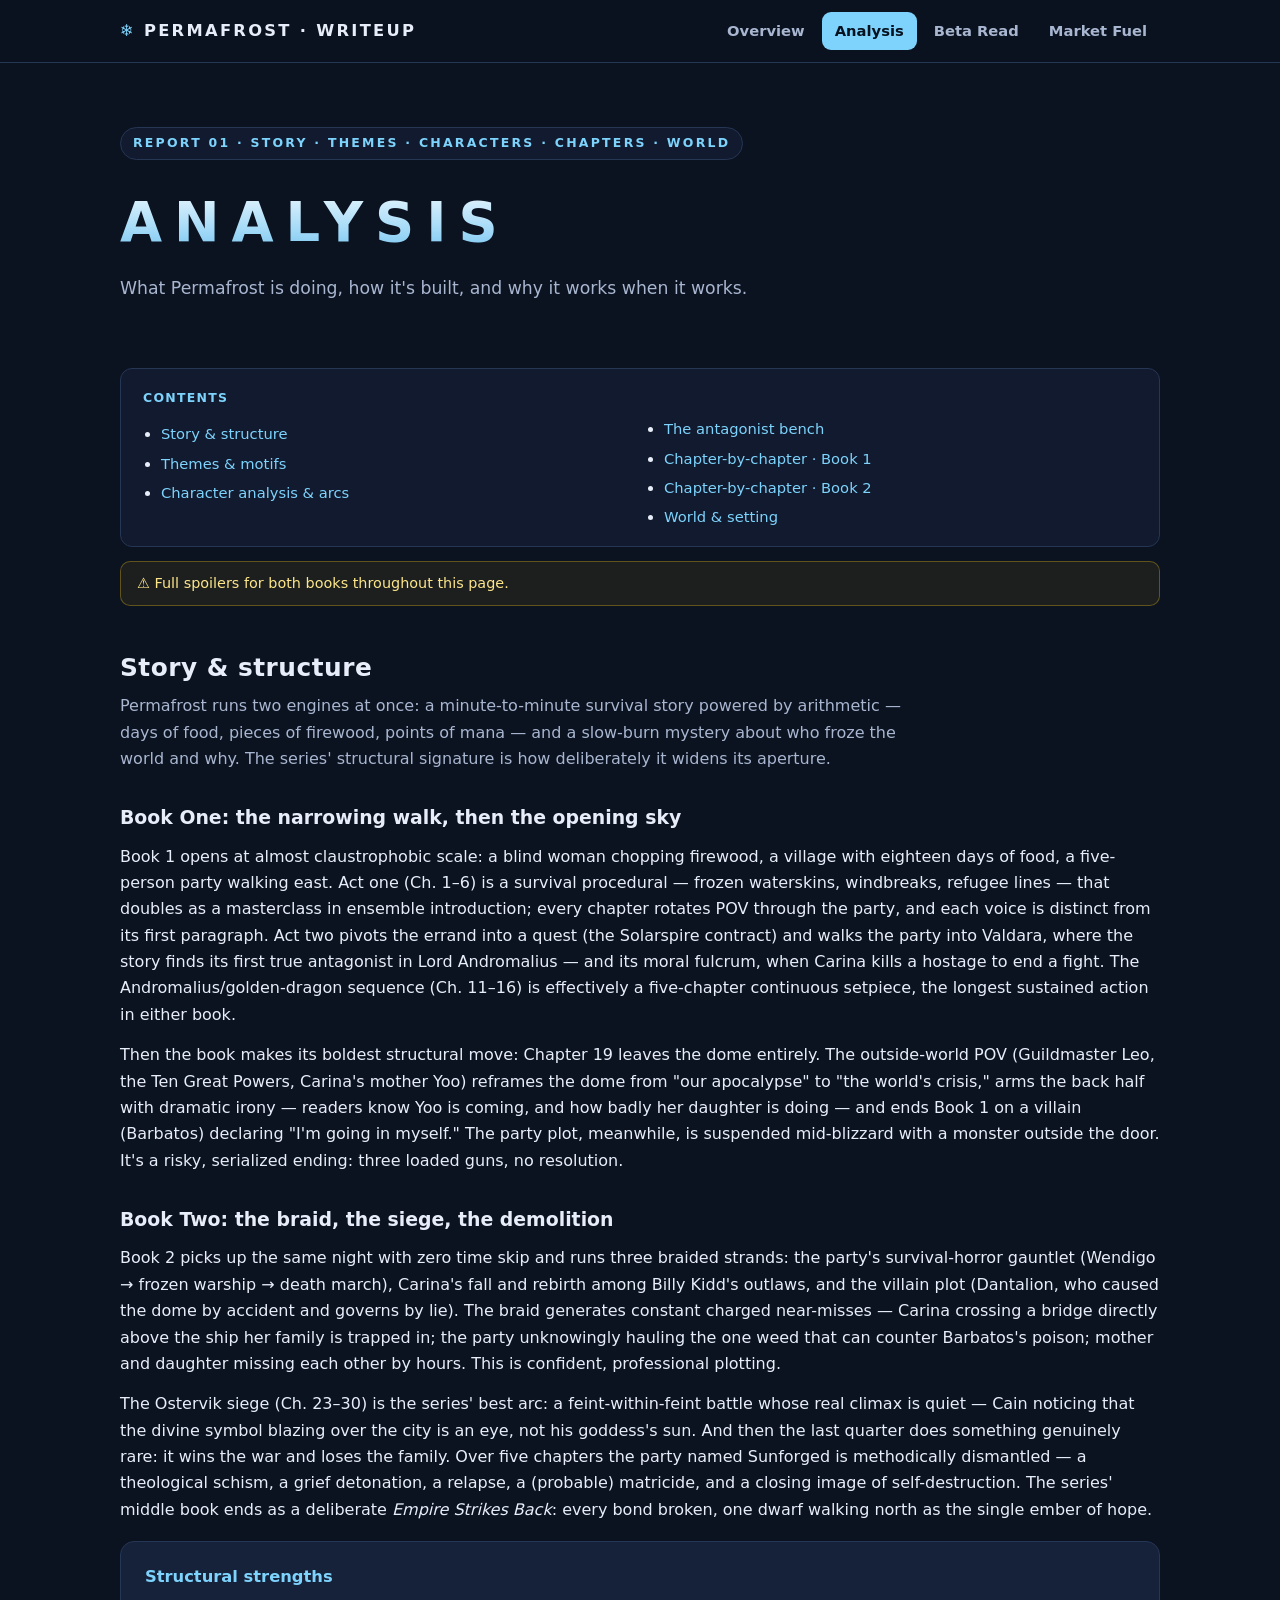
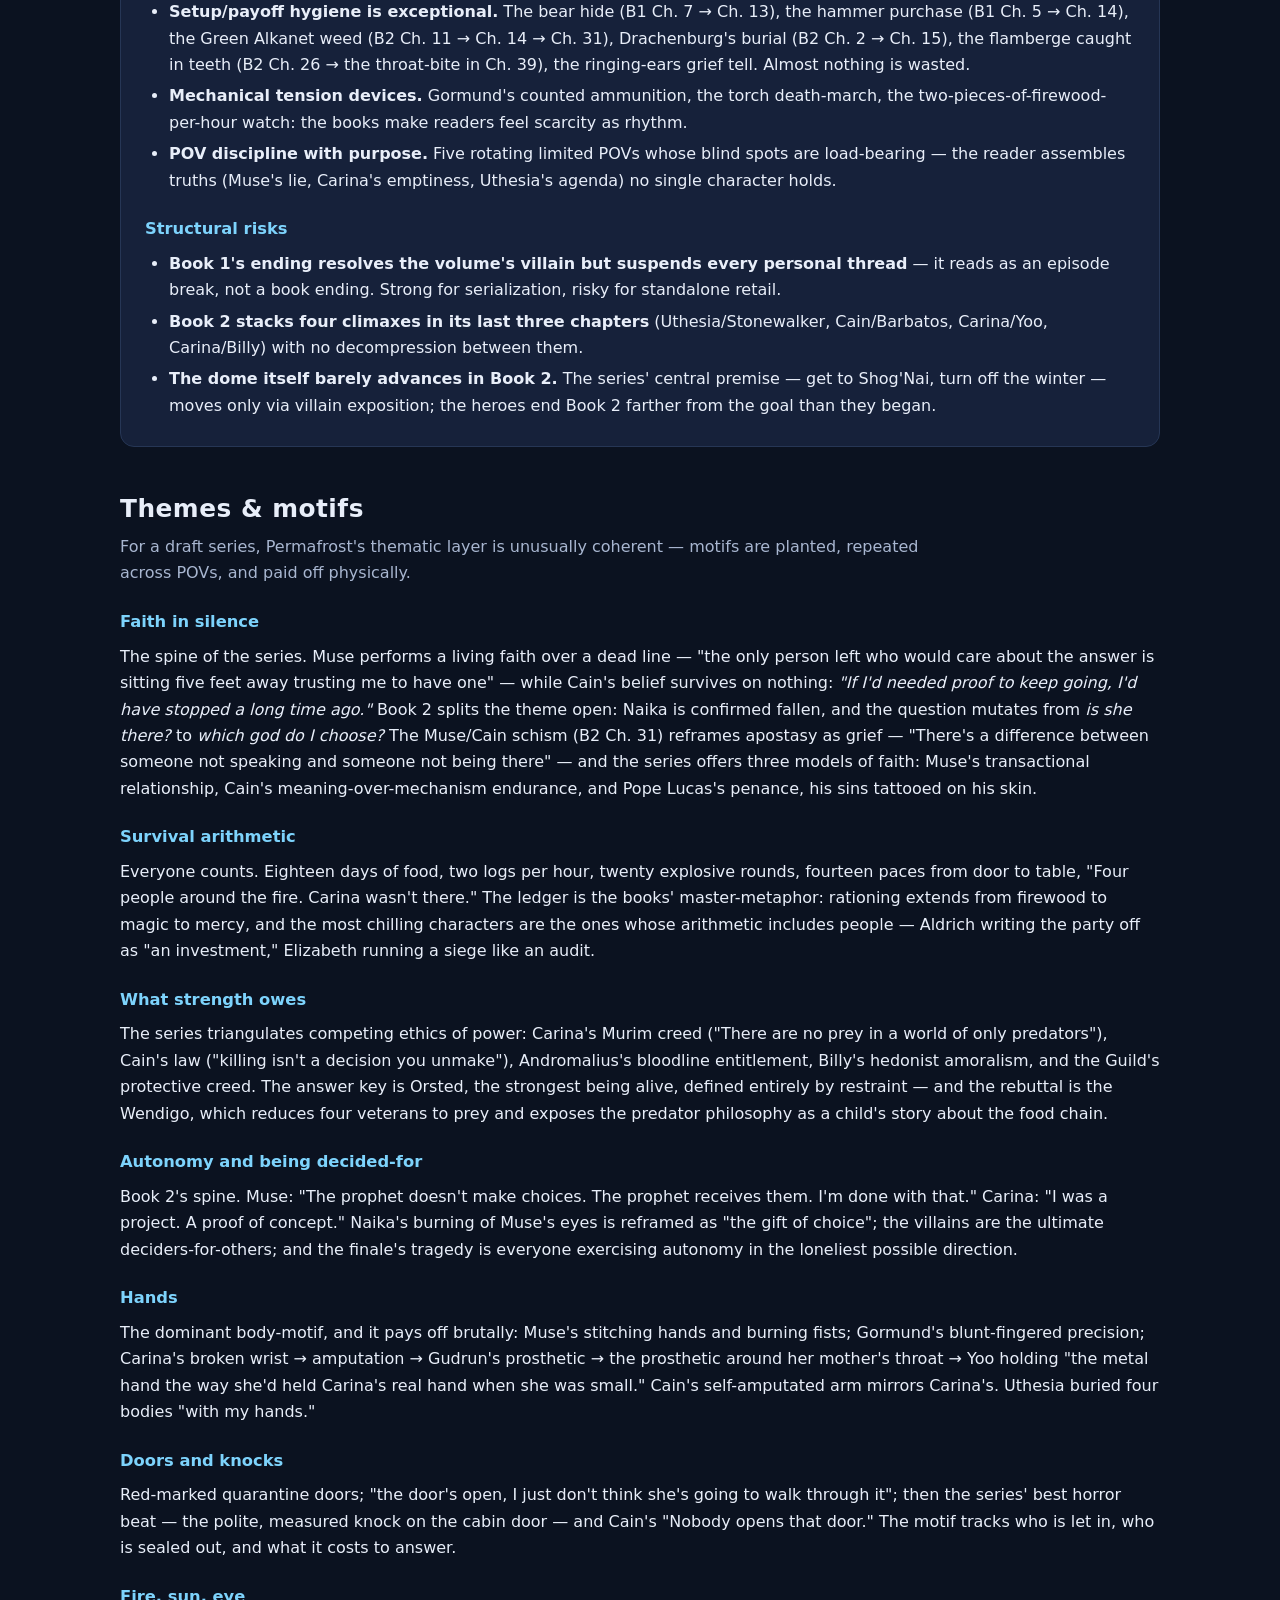
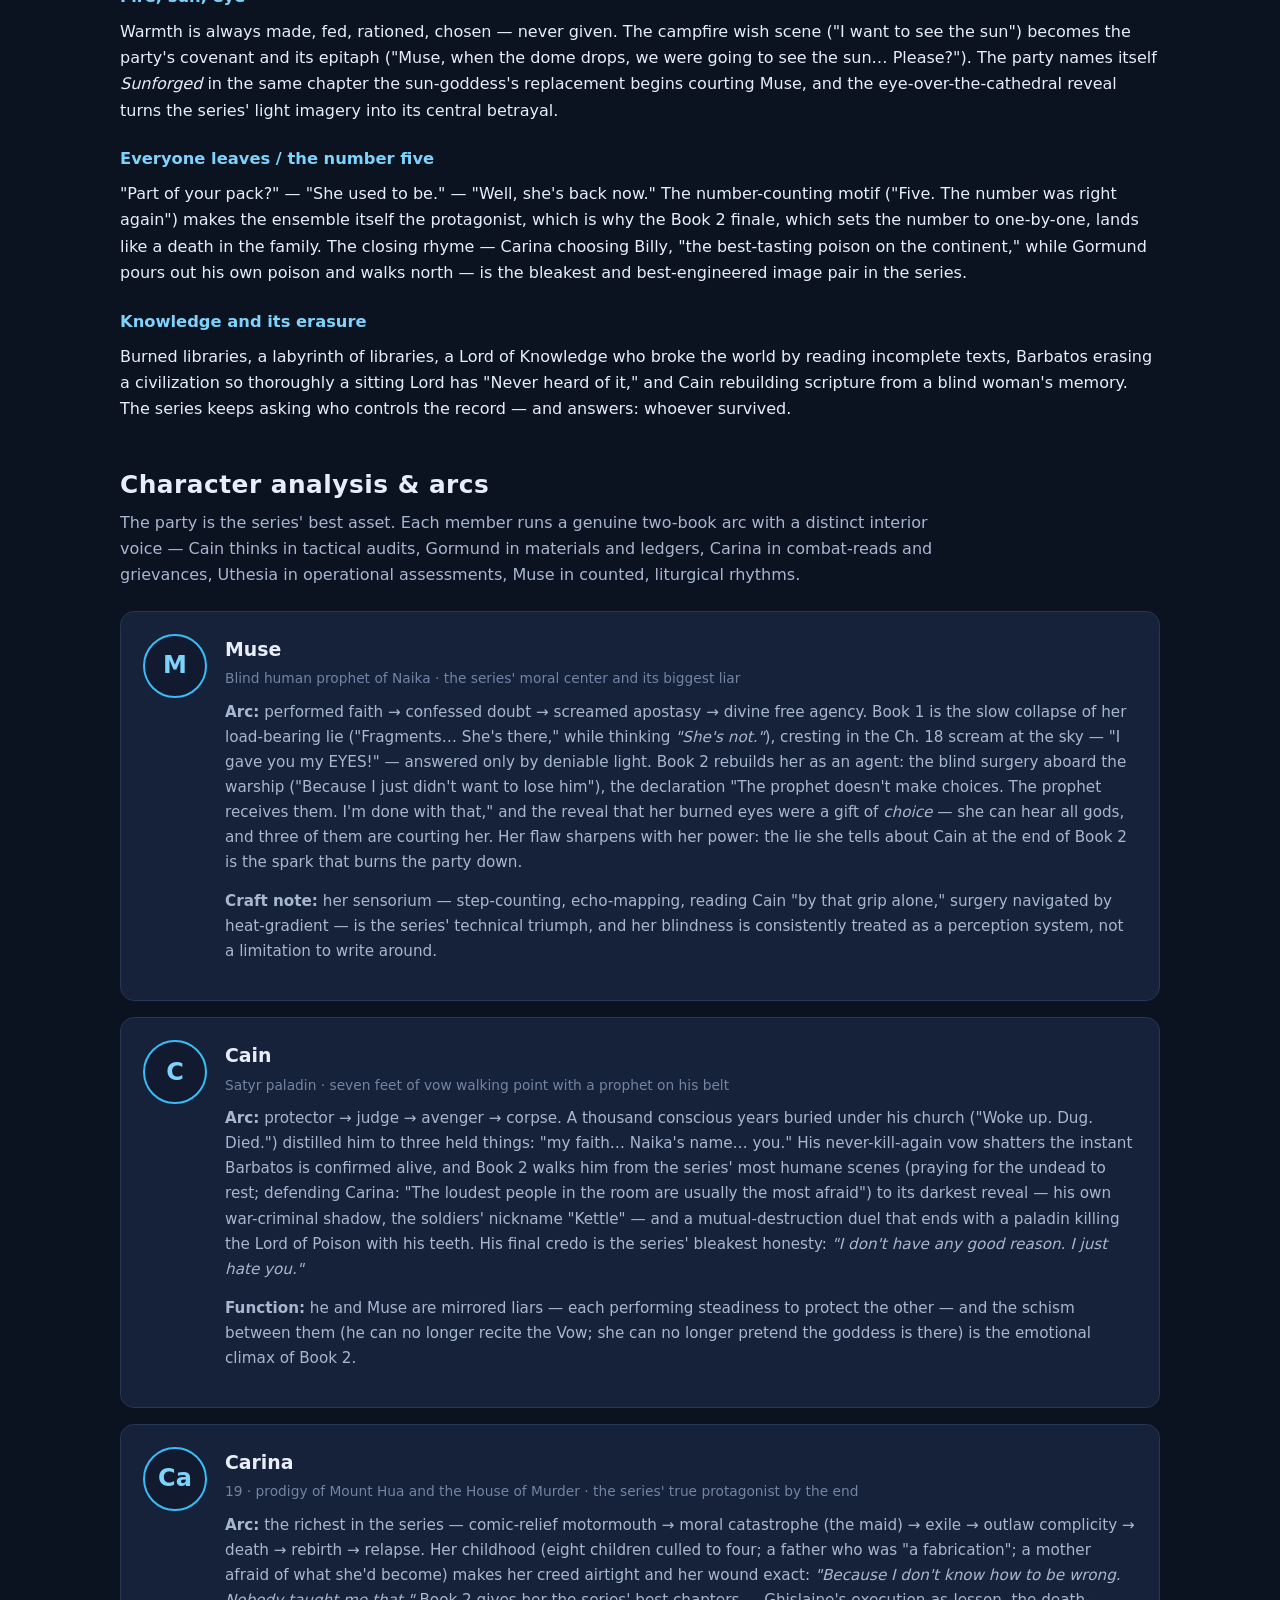
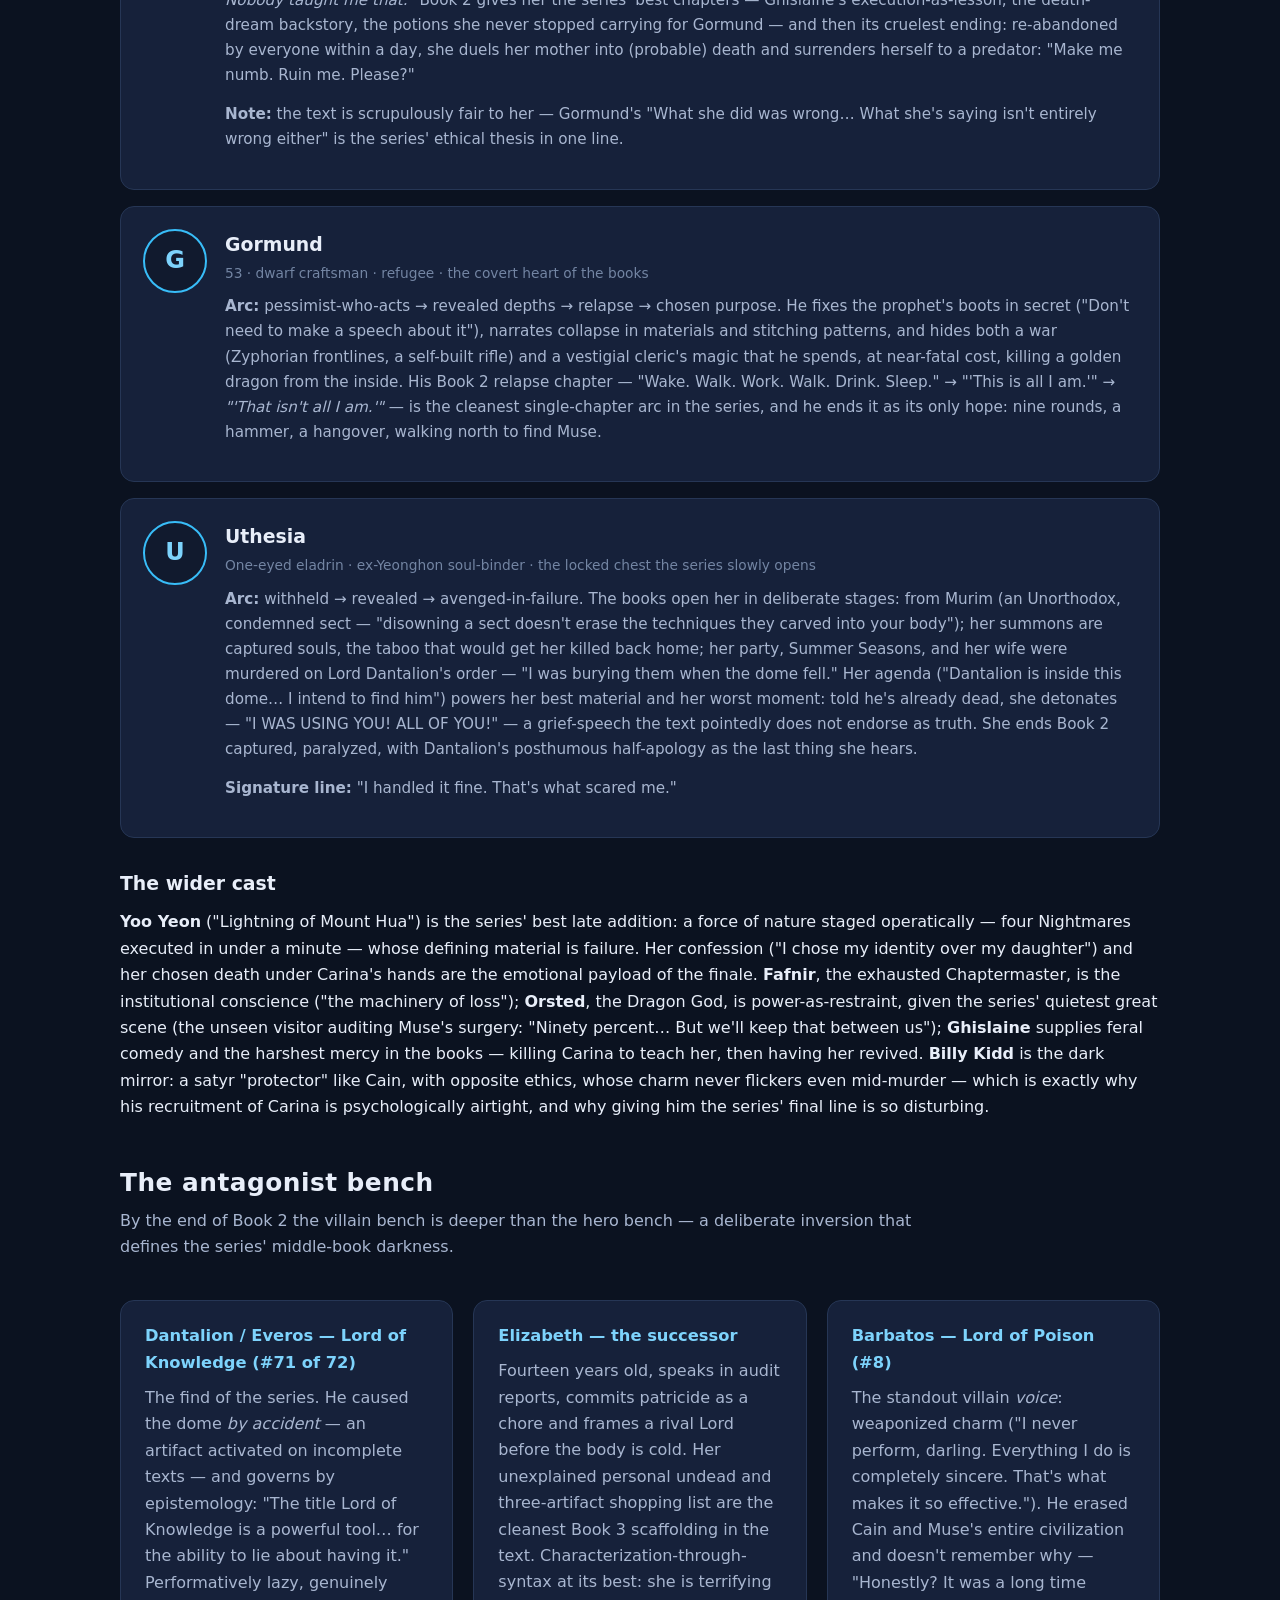
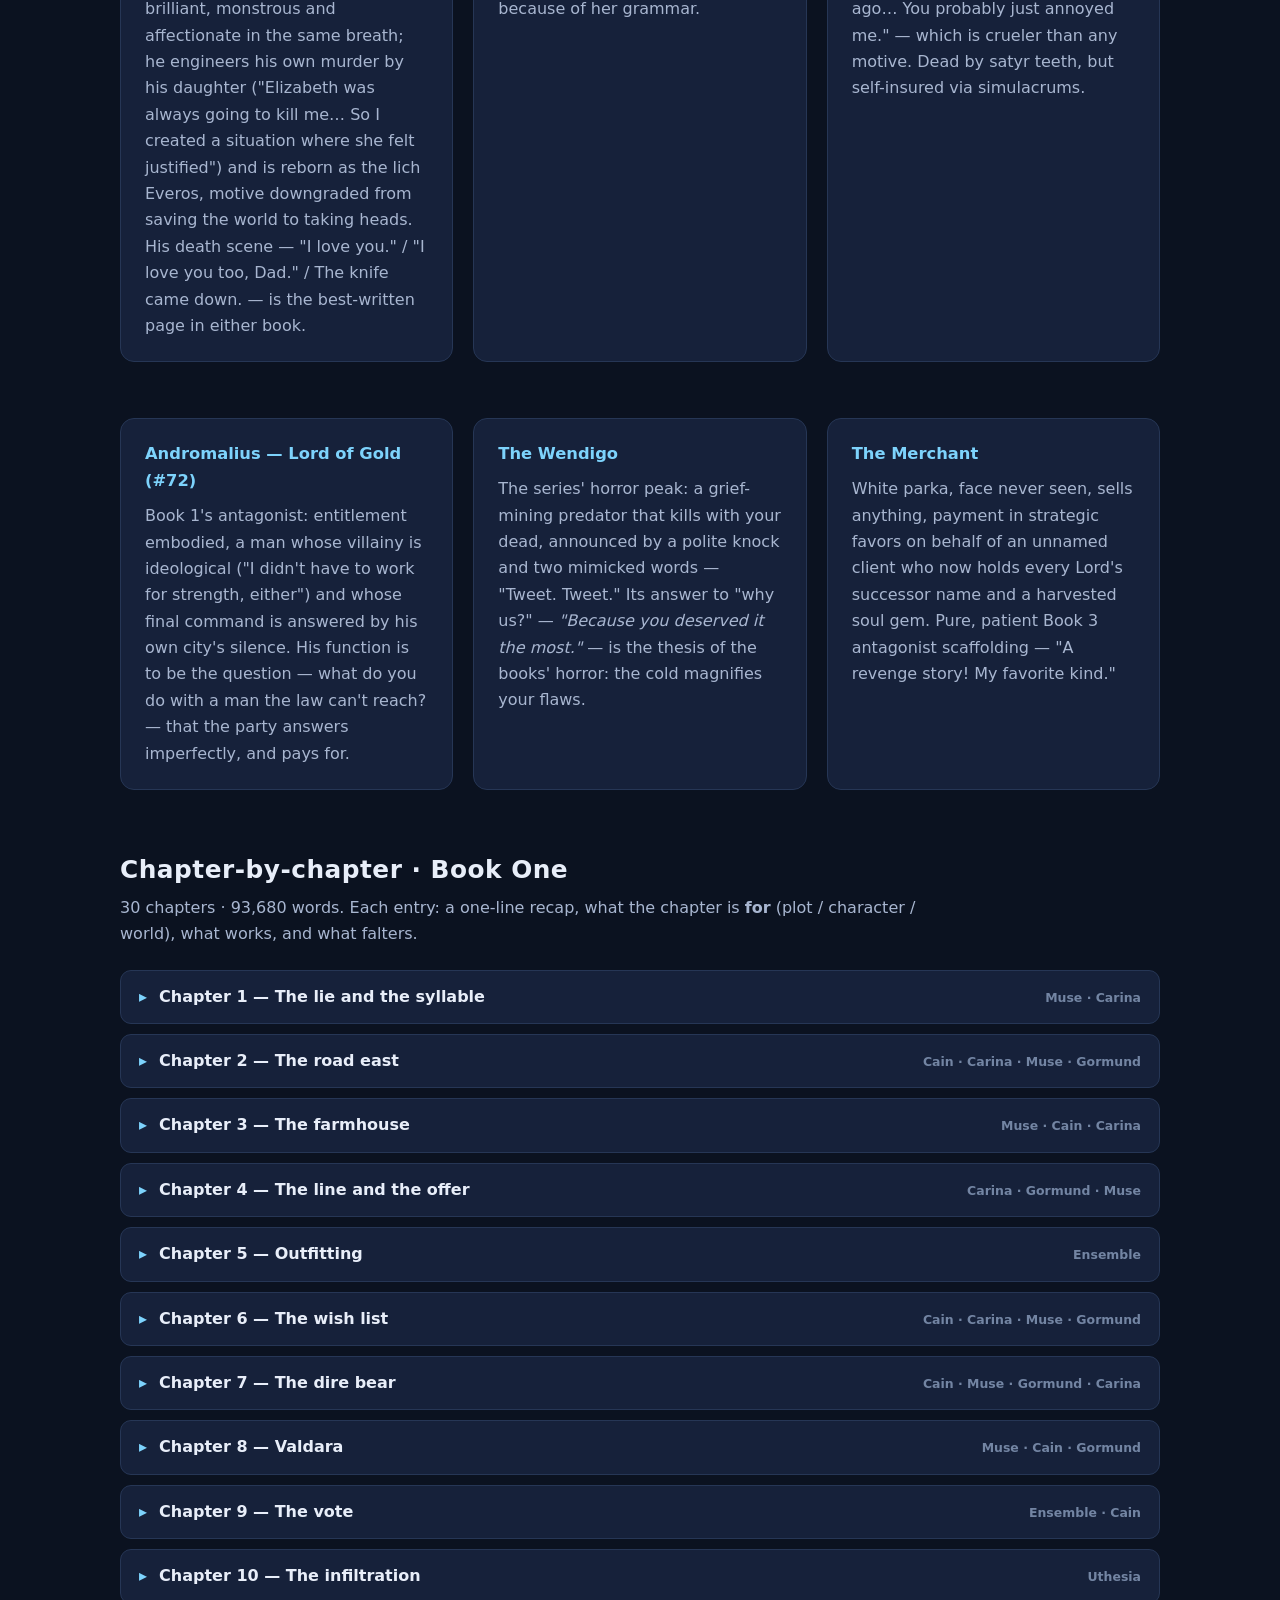
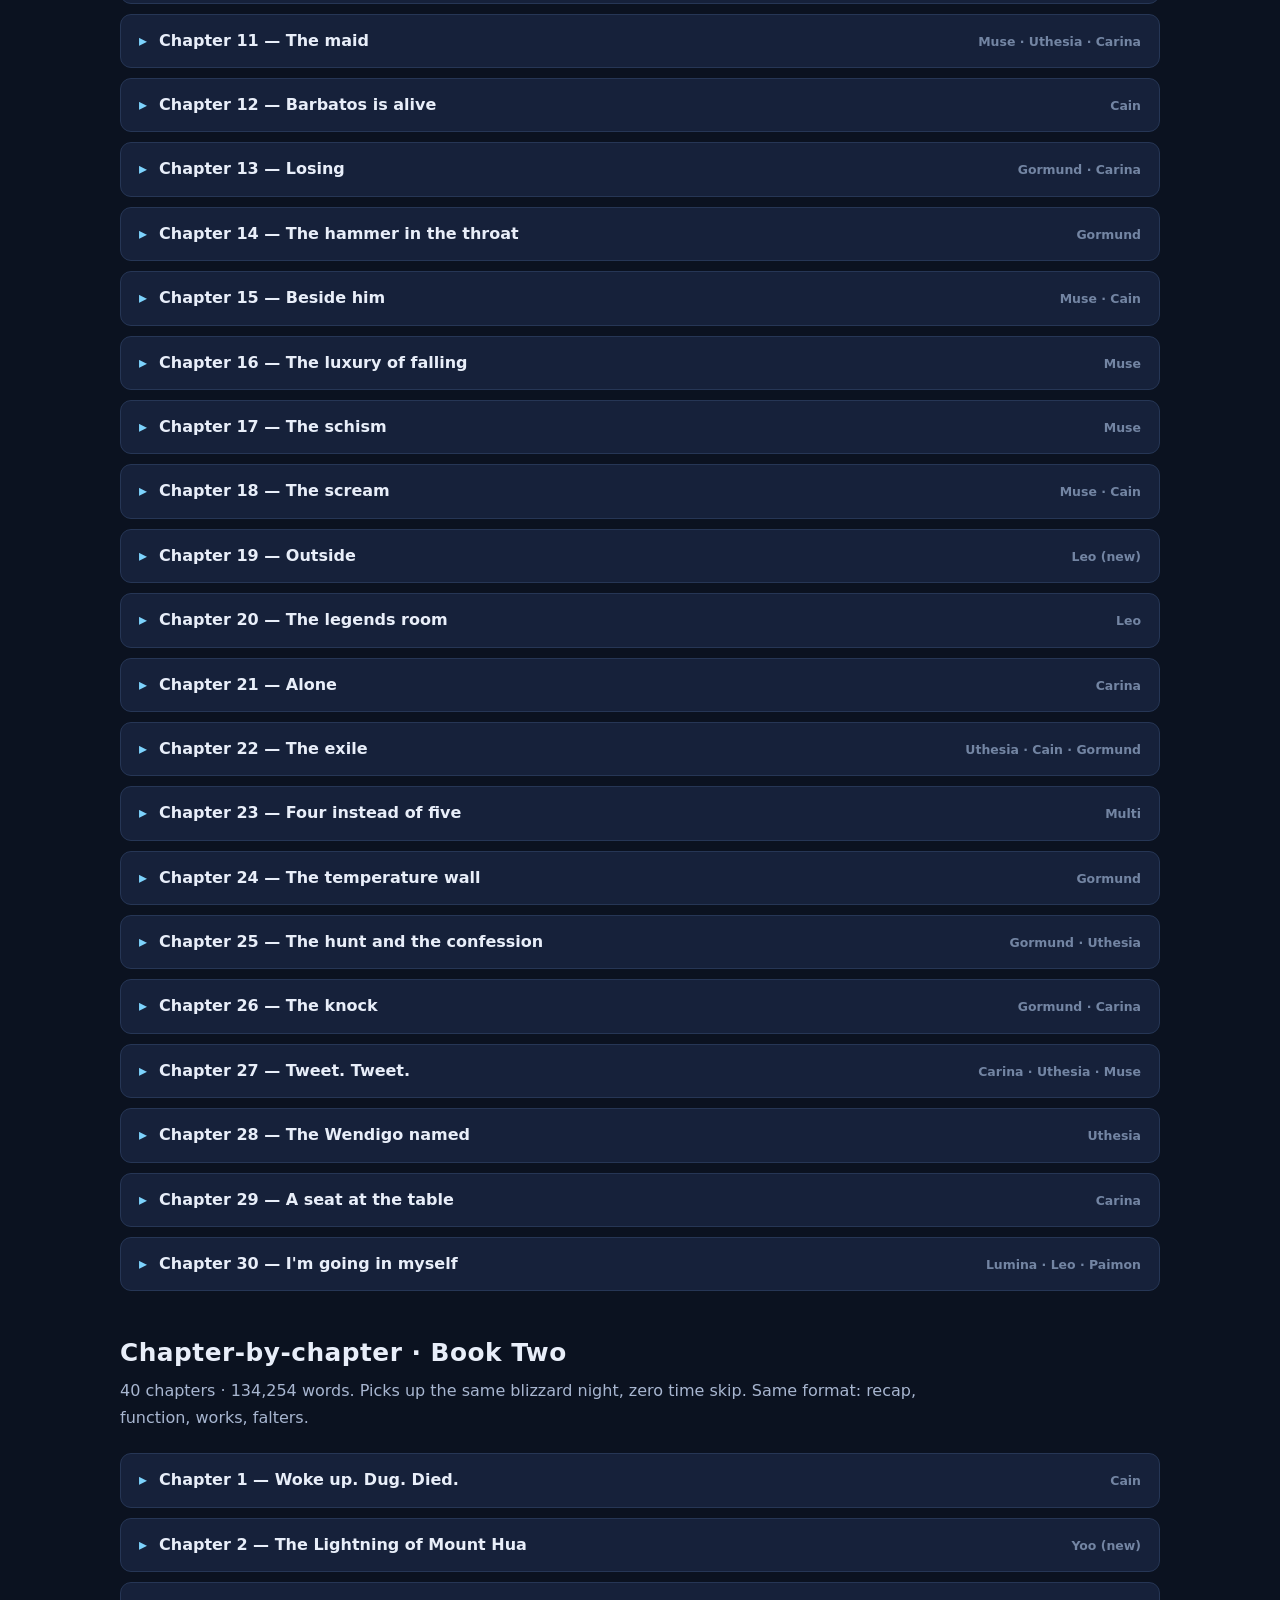
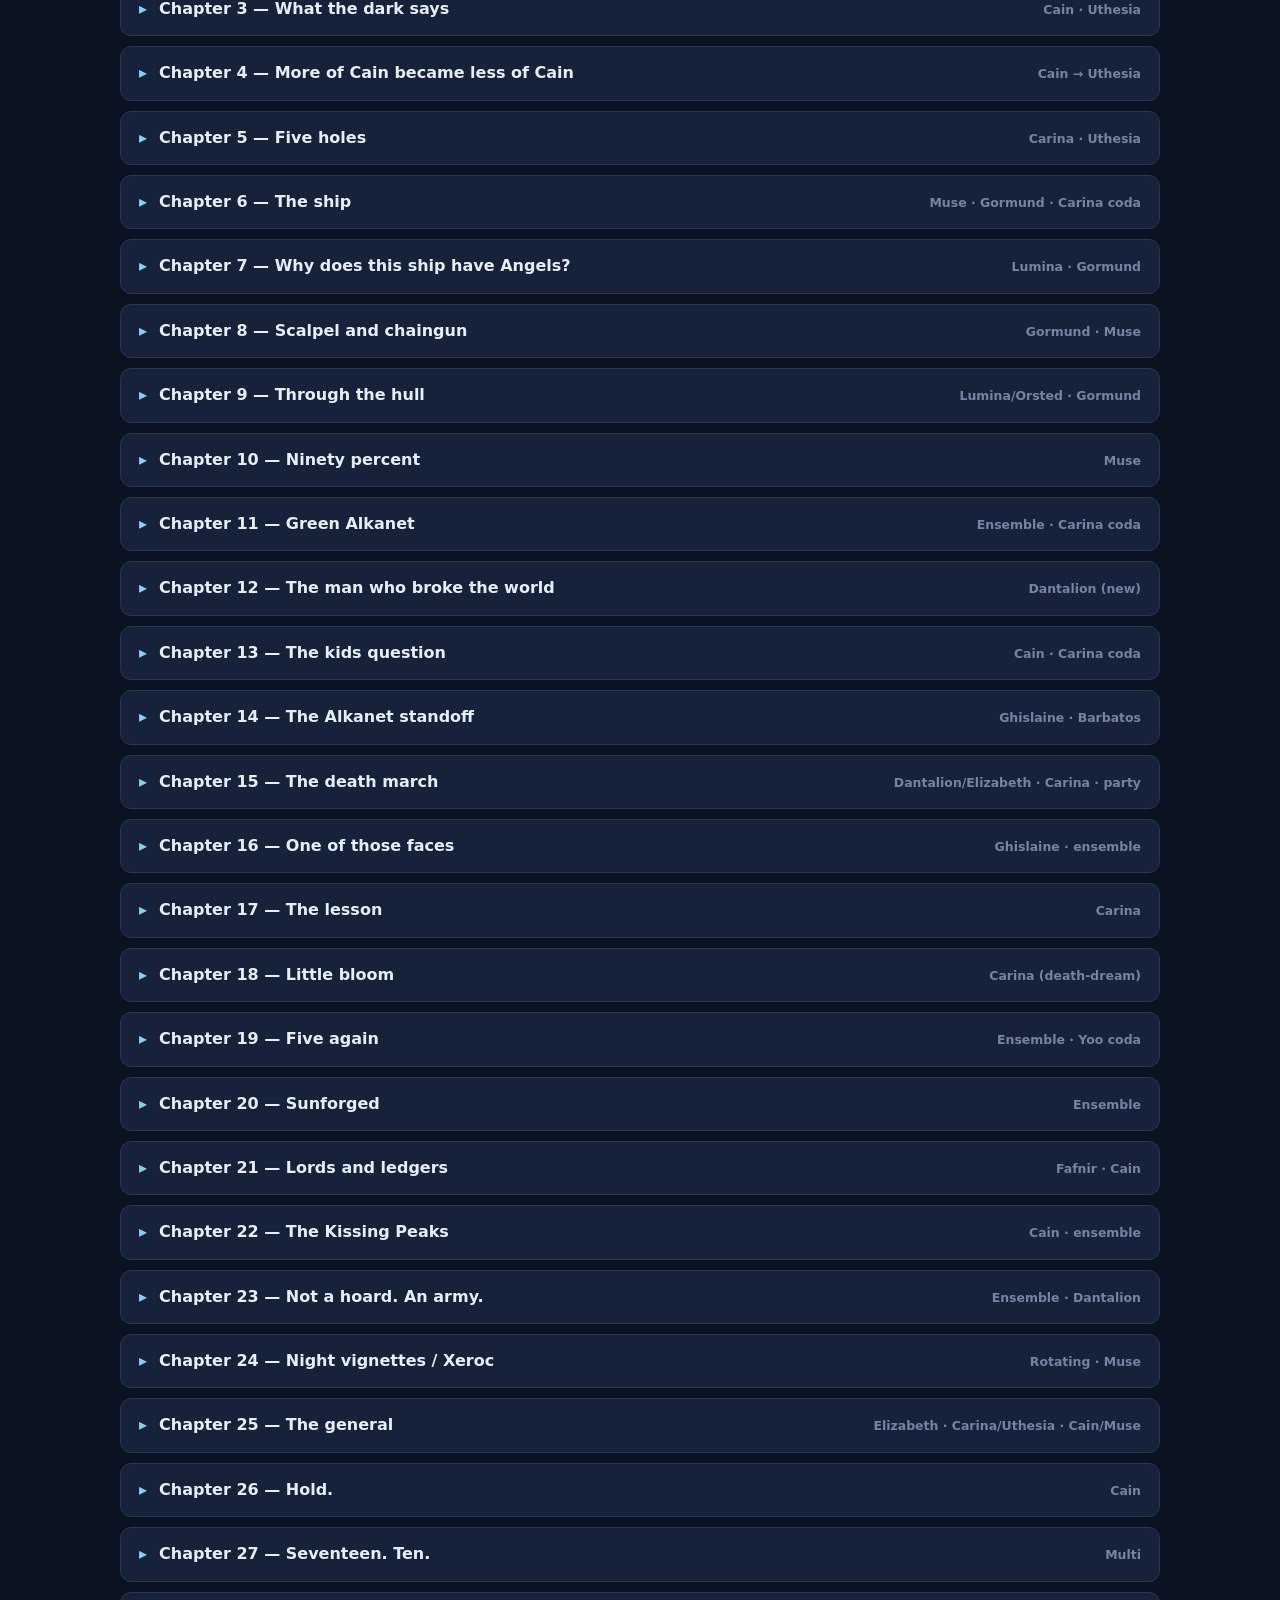
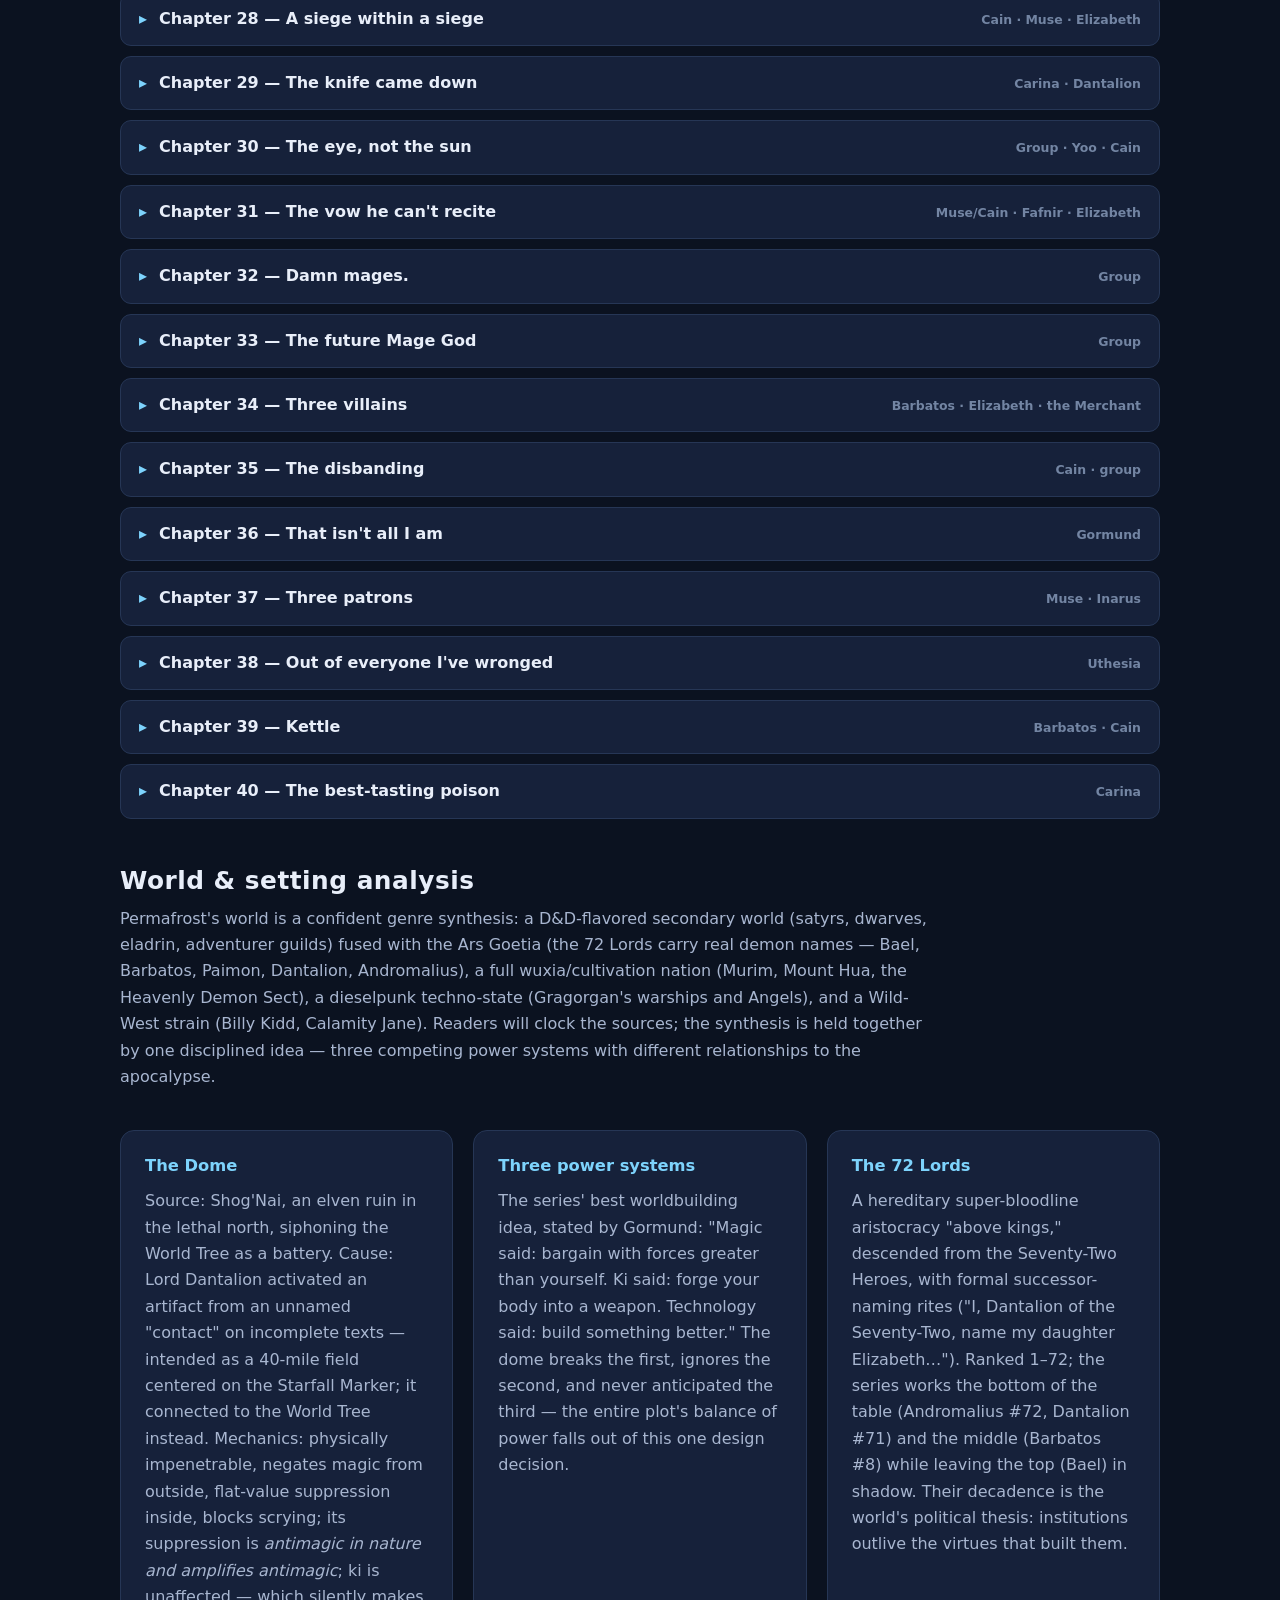
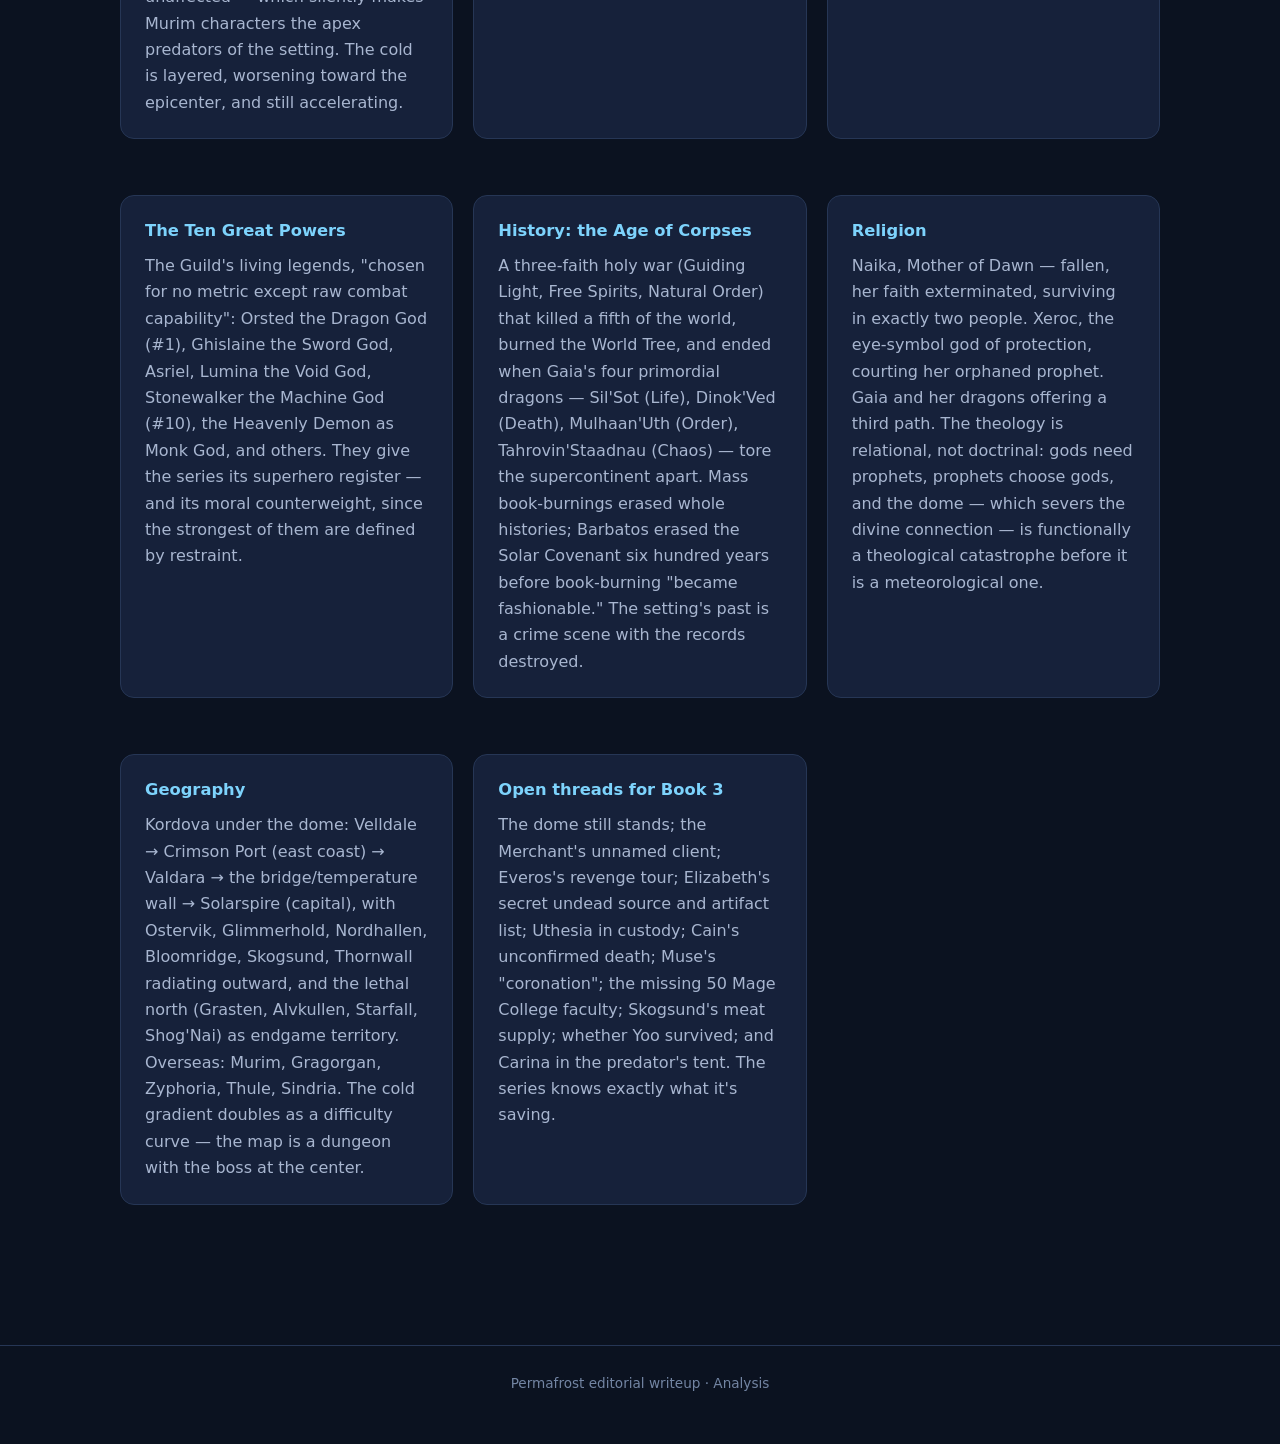
==== commit 6783835f: "Rework chapter-by-chapter section into true per-chapter analysis Each of the 70 chapter entries now " ====
--- a/site/analysis.html
+++ b/site/analysis.html
@@ -191,84 +191,502 @@
 
 <section class="block" id="chapters1">
   <h2 class="section">Chapter-by-chapter · Book One</h2>
-  <p class="lede">30 chapters · 93,680 words. POV labels show the dominant viewpoint(s).</p>
-
-  <details><summary><span class="ch-title">Chapter 1 — The lie and the syllable</span><span class="ch-pov">Muse · Carina</span></summary><div class="body"><p>Muse chops firewood to outrun panic: twenty-two days since the party woke, and her goddess has been silent for all of them. She lies to Cain daily in "the prophet's voice." Thane Aldrich lays out Velldale's math — 18 days of food, 206 mouths — and sends the five east to Crimson Port: "Then don't come back for our sake." Muse feels one broken syllable, "…go…", and commits the party before she can doubt it. A flawless opening chapter: premise, ensemble, stakes, and the central lie in 3,000 words.</p></div></details>
-  <details><summary><span class="ch-title">Chapter 2 — The road east</span><span class="ch-pov">Cain · Carina · Muse · Gormund</span></summary><div class="body"><p>Departure and the guidance system: Muse's hand on Cain's belt. Cain coldly parses Aldrich's calculus ("we're an investment… Good man."). Camp craft, ration math, and on second watch, the first dragging sound from the dark — the series' horror pedal-tone begins.</p></div></details>
-  <details><summary><span class="ch-title">Chapter 3 — The farmhouse</span><span class="ch-pov">Muse · Cain · Carina</span></summary><div class="body"><p>Frozen waterskins, the dragging sound again, and an abandoned farmhouse where Muse finds, by touch, children's growth-notches in a doorframe — the chapter's quiet gut-punch. They reach sight of Crimson Port: frozen ships, refugee lines, and impossibly, music. Best line of the act: "Faith without confirmation was just stubbornness wearing better clothes."</p></div></details>
-  <details><summary><span class="ch-title">Chapter 4 — The line and the offer</span><span class="ch-pov">Carina · Gormund · Muse</span></summary><div class="body"><p>The refugee queue, and Gormund's moral flattening of Carina ("Which is true. And disgusting.") — he stood in this exact line fleeing Zyphoria. The Harbormaster's briefing sets the series' quest: Solarspire, silent since the dome; two expeditions sent, neither returned. Muse accepts in the prophet's voice.</p></div></details>
-  <details><summary><span class="ch-title">Chapter 5 — Outfitting</span><span class="ch-pov">Ensemble</span></summary><div class="body"><p>A breather: Cain buys the halberd, Carina refuses a Murim-style sword ("'Mom would tell you to buy it.' She put it back."), the Mount Hua reveal lands, Uthesia makes her first joke, and Cain quietly arranges a supply caravan for Velldale — releasing the mission's original weight. Slow but character-rich; the most cuttable chapter in the book.</p></div></details>
-  <details><summary><span class="ch-title">Chapter 6 — The wish list</span><span class="ch-pov">Cain · Carina · Muse · Gormund</span></summary><div class="body"><p>Westward with three weeks of rations. The campfire wish scene — a drink with care in it, a worthy opponent, a prayer answered, a wife's grave, "I want to see the sun" — becomes the party's covenant and the series' emotional anchor. The dragging sound returns, closer: "It's following us."</p></div></details>
-  <details><summary><span class="ch-title">Chapter 7 — The dire bear</span><span class="ch-pov">Cain · Muse · Gormund · Carina</span></summary><div class="body"><p>First combat: an armored, starving dire bear solved as a tactical problem (turn the head, stretch the neck-hide, bolt, halberd, hammer). Muse's aftermath POV — "she had never felt more useless in her life" — plants her whole arc. Gormund harvests the hide; Chekhov nods.</p></div></details>
-  <details><summary><span class="ch-title">Chapter 8 — Valdara</span><span class="ch-pov">Muse · Cain · Gormund</span></summary><div class="body"><p>A plague city smelled before it's seen: corpse fires, red quarantine marks, doors boarded from the outside — and above it, a heated keep where Lord Andromalius dines alone at a twenty-foot table. He's never heard of the Solar Covenant; Cain reels ("A thousand years and it's just… gone."). The requisition gambit begins.</p></div></details>
-  <details><summary><span class="ch-title">Chapter 9 — The vote</span><span class="ch-pov">Ensemble · Cain</span></summary><div class="body"><p>"So we're going back to kill him, right?" The kill-debate chapter, and Cain's alley collapse: the name Barbatos, the millennium underground, the vow never to kill again — and his lie, "Perimeter's clear," mirroring Muse's. The requisition is denied; the party votes unanimously; Muse dares not pray.</p></div></details>
-  <details><summary><span class="ch-title">Chapter 10 — The infiltration</span><span class="ch-pov">Uthesia</span></summary><div class="body"><p>Uthesia's first POV chapter, played as tense comedy (Cain vs. the drainage grate; the flask-throw bell save) until its closing image freezes the blood: Carina seated beside the sleeping lord, breathing synced to his, face wiped to nothing. "That was someone who had done this before."</p></div></details>
-  <details><summary><span class="ch-title">Chapter 11 — The maid</span><span class="ch-pov">Muse · Uthesia · Carina</span></summary><div class="body"><p>Muse attempts redemption-by-negotiation; Andromalius laughs and delivers the bloodline thesis ("that title places me above kings"), then weaponizes his own servants as shields. Carina punches through one — the maid's death, the series' moral fulcrum — and knocks the lord into a hidden dungeon. "But you. You don't have that, do you?"</p></div></details>
-  <details><summary><span class="ch-title">Chapter 12 — Barbatos is alive</span><span class="ch-pov">Cain</span></summary><div class="body"><p>The moral climax: Cain talks himself to the edge of execution and back — then Andromalius reveals Barbatos lives, brags about the genocide over drinks, and Cain's vow shatters in a single beat ("WHERE IS BARBATOS!?"). The dragon reveal ends the chapter: not treasure. Scales. Solid gold.</p></div></details>
-  <details><summary><span class="ch-title">Chapter 13 — Losing</span><span class="ch-pov">Gormund · Carina</span></summary><div class="body"><p>The dragon fight's losing half: bolts bounce, Carina's wrist snaps under "resting weight," the bear hide pays off against molten-gold breath, and the chapter ends on the flattest line in the book: "We're all about to die."</p></div></details>
-  <details><summary><span class="ch-title">Chapter 14 — The hammer in the throat</span><span class="ch-pov">Gormund</span></summary><div class="body"><p>Gormund's chapter: a hidden tourniquet-grade cleric magic, a self-sealed artery, and the stupidest plan he's ever had — feeding his hammer into the dragon's breath wind-up. "He stood up anyway." The series' best action payoff, and the first time he asks anyone to trust him.</p></div></details>
-  <details><summary><span class="ch-title">Chapter 15 — Beside him</span><span class="ch-pov">Muse · Cain</span></summary><div class="body"><p>Parallel to 13–14: Muse pours mana into the floor as tremor-sense and becomes Cain's invisible second in the halberd duel — then burns out, rises anyway, and lights her fists with the first magic she ever learned. "Not behind him. Beside him. 'Get up.'"</p></div></details>
-  <details><summary><span class="ch-title">Chapter 16 — Because we don't have the luxury of falling</span><span class="ch-pov">Muse</span></summary><div class="body"><p>The climax, rendered through a blind sensorium running on fumes. Muse punches a Lord of the 72 in the kidney and it works. The thesis line of Book 1: "While you warmed every inch of your home this whole city froze. We don't get to fall because if we fall, nothing gets better."</p></div></details>
-  <details><summary><span class="ch-title">Chapter 17 — The schism</span><span class="ch-pov">Muse</span></summary><div class="body"><p>Aftermath: mana sickness, Gormund bleeding out, and the party's great fracture over the maid — staged entirely in Muse's hearing. Uthesia's first raised voice in two months: "I'm FROM MURIM." Carina breaks her own wrist punching her. "I handled it fine. That's what scared me."</p></div></details>
-  <details><summary><span class="ch-title">Chapter 18 — The scream</span><span class="ch-pov">Muse · Cain</span></summary><div class="body"><p>The book's centerpiece: Muse's prayer ladder from rote liturgy to full apostasy — "I gave you my EYES!" — answered by deliberately deniable light. She saves Gormund by burning her own healing, wakes, and counts the bodies around the fire: "Four people around the fire. Carina wasn't there."</p></div></details>
-  <details><summary><span class="ch-title">Chapter 19 — Outside</span><span class="ch-pov">Leo (new)</span></summary><div class="body"><p>The aperture opens: the dome from outside, a continental summit of starving nations, Lords Barbatos and Paimon crashing the meeting — and Yoo Yeon's arrival: "My daughter is inside that dome, Leo… I'm here to get her out." The series becomes an epic here.</p></div></details>
-  <details><summary><span class="ch-title">Chapter 20 — The legends room</span><span class="ch-pov">Leo</span></summary><div class="body"><p>The Ten Great Powers as comic-competent ensemble (Ghislaine upside-down from a beam: "Are we fighting? Can we fight?"), and the plot engine: Lumina can Gate through the dome. Yoo strong-arms her way in. "Dawn."</p></div></details>
-  <details><summary><span class="ch-title">Chapter 21 — Alone</span><span class="ch-pov">Carina</span></summary><div class="body"><p>A devastating solo: self-righteous fury curdling into a necrotic wrist, an adversarial inner voice ("'And are you afraid?' / 'That's not what I asked.'"), and the two potions she will not drink — "Those are for Gormund." Her dying apology: "'I'm sorry about the maid.'"</p></div></details>
-  <details><summary><span class="ch-title">Chapter 22 — The exile</span><span class="ch-pov">Uthesia · Cain · Gormund</span></summary><div class="body"><p>Consequence management: the storehouses cracked open, Andromalius exiled with a week's supplies into his city's total silence, and Cain's meditation on extralegal judgment ("Justice requires a system… This was just a man making a decision"). Gormund alone sees a Gate ripple in the dome — and tells no one.</p></div></details>
-  <details><summary><span class="ch-title">Chapter 23 — Four instead of five</span><span class="ch-pov">Multi</span></summary><div class="body"><p>The search for Carina finds only a broken-into shop ("The silence that followed was Carina-shaped"). The party leaves west — "Four instead of five" — through a town where the cold killed everyone in place, and crosses the fog-swallowed bridge nobody comes back from.</p></div></details>
-  <details><summary><span class="ch-title">Chapter 24 — The temperature wall</span><span class="ch-pov">Gormund</span></summary><div class="body"><p>On the bridge: a Gragorgan ironclad frozen into the river (the Ch. 19 payoff), and Gormund's full refugee history — "She left on a Tuesday… She didn't come back." Seven steps past the bridge, the cold turns hostile, and the fire-maker fails to make fire. The Jack London homage made structural.</p></div></details>
-  <details><summary><span class="ch-title">Chapter 25 — The hunt and the confession</span><span class="ch-pov">Gormund · Uthesia</span></summary><div class="body"><p>Siege logistics in a found cabin; Uthesia reveals her ki-cast summons (dome-proof) and hunts like a ghost — until something with no tracks drags itself behind her. Muse confesses her lie to Cain, who already knew: "It's ok, Muse." Grace, perfectly underplayed.</p></div></details>
-  <details><summary><span class="ch-title">Chapter 26 — The knock</span><span class="ch-pov">Gormund · Carina</span></summary><div class="body"><p>Uthesia's taboo (her summons are captured souls) — then the series' best horror beat: something circles the cabin and knocks, politely, twice. Four veterans are paralyzed. Intercut: Carina dying in the dark through the flashback suite — plum blossoms, the House of Murder, eight children culled to four — until hooves enter her death-room. "'Cain..?' The shape didn't answer."</p></div></details>
-  <details><summary><span class="ch-title">Chapter 27 — Tweet. Tweet.</span><span class="ch-pov">Carina · Uthesia · Muse</span></summary><div class="body"><p>The rescuer is the wrong satyr — Billy Kidd amputates Carina's hand and carries her off. The Solar Covenant catechism (Naika, the seven shadows, Barbatos named as destroyer), and the cave trap: the Bone Raven sent in with "Tweet twice if it's clear" dies instantly — and the dark answers, patient and inviting: "Tweet. Tweet." Best cliffhanger in the book.</p></div></details>
-  <details><summary><span class="ch-title">Chapter 28 — The Wendigo named</span><span class="ch-pov">Uthesia</span></summary><div class="body"><p>Flight from the cave through mimicked human screams; Uthesia names the predator and the stakes — it's been following since Velldale, it heard the raven's instructions. The blizzard traps them; the enforced intimacy produces her full confession: the sect, the Guild, a wife, Dantalion's massacre, four graves dug by hand. "I haven't even had time to grieve."</p></div></details>
-  <details><summary><span class="ch-title">Chapter 29 — A seat at the table</span><span class="ch-pov">Carina</span></summary><div class="body"><p>Billy Kidd's recruitment, calibrated precisely to Carina's wound: he validates the maid ("that math adds up just fine") and offers a plate, not salvation. The chapter's last line is the quiet moral cliffhanger of the book: "She took it."</p></div></details>
-  <details><summary><span class="ch-title">Chapter 30 — I'm going in myself</span><span class="ch-pov">Lumina · Leo · Paimon</span></summary><div class="body"><p>Book 1 ends outside the dome: the lore payload (Shog'Nai siphoning the World Tree; the Divine Beasts; "Unless the Winter Goddess herself descends…"), Yoo launching alone into the storm, the withheld Solarspire reveal ("Well. About that.") — and Barbatos, told Dantalion went too far, declaring: "I'm going in myself." / "'You're insane.' / 'I'm motivated.'" End of book.</p></div></details>
+  <p class="lede">30 chapters · 93,680 words. Each entry: a one-line recap, what the chapter is <strong>for</strong> (plot / character / world), what works, and what falters.</p>
+
+  <details><summary><span class="ch-title">Chapter 1 — The lie and the syllable</span><span class="ch-pov">Muse · Carina</span></summary><div class="body">
+    <p class="recap">Muse chops firewood to outrun panic; Aldrich's council (18 days of food, 206 mouths) sends the five east; one broken syllable — "…go…" — makes her commit.</p>
+    <p class="fn"><strong>Function:</strong> Plot — the inciting mission. Character — Muse's central lie and the "prophet's voice" persona; the whole ensemble sketched in one chapter. World — the dome's ground rules (magic and divine connection suppressed, cold accelerating) established without a lecture.</p>
+    <p class="works">Exceptional hook economy: premise, voice, and a secret in 3,000 words. The dual-layer dialogue — spoken reassurance over quoted thought ("She's there." / <em>'She's not.'</em>) — installs dramatic irony on page two and teaches the reader how to read the whole series. Aldrich's "Then don't come back for our sake" gives the errand a moral weight most fantasy quests never earn.</p>
+    <p class="falt">The "…go…" syllable is planted as the chapter's biggest hook and is never revisited in either book — a reader-contract debt that compounds with every chapter it goes unpaid. The systemic dialogue-tag punctuation error also starts on page one, which matters because page one is where gatekeepers decide.</p>
+  </div></details>
+
+  <details><summary><span class="ch-title">Chapter 2 — The road east</span><span class="ch-pov">Cain · Carina · Muse · Gormund</span></summary><div class="body">
+    <p class="recap">Departure; the belt-guidance system; camp craft; the first dragging sound on Gormund's watch.</p>
+    <p class="fn"><strong>Function:</strong> Character — Cain's POV voice debuts (tactical, unsentimental: Aldrich's calculus parsed as "we're an investment… Good man."). World — the dead ecology ("No birds. Haven't heard birds since we woke up."). Plot — the horror thread is planted.</p>
+    <p class="works">The belt is the series' best single device: trust, dependence, and intimacy physicalized in one object, and it pays narrative dividends for two books (Cain reads Muse's mood "by that grip alone"). The watch structure quietly teaches the survival rules the rest of the series will run on.</p>
+    <p class="falt">Low plot motion — the chapter is texture and voice. The road banter, good as it is, repeats Chapter 1's rhythm (Carina needles, Gormund grumbles) rather than developing it; the pattern is established twice before it's ever varied.</p>
+  </div></details>
+
+  <details><summary><span class="ch-title">Chapter 3 — The farmhouse</span><span class="ch-pov">Muse · Cain · Carina</span></summary><div class="body">
+    <p class="recap">Frozen waterskins, the dragging sound at midday, an abandoned farmhouse, first sight of Crimson Port.</p>
+    <p class="fn"><strong>Function:</strong> Character — Muse's leadership style ("one of them had to sound like it wasn't the end of the world, and that was her job"); the first Carina/Uthesia friction. World — collapse economics via the stripped farmhouse. Plot — arrival at the first hub.</p>
+    <p class="works">The growth-notches beat — Muse finding children's height marks by touch — is the chapter's masterstroke: grief without bodies, worldbuilding through fingertips, and a payoff for the blind POV all at once. "Faith without confirmation was just stubbornness wearing better clothes" is the book's first great aphorism. Music drifting from a dying city is exactly the right wrong note.</p>
+    <p class="falt">The split-up argument defuses a little conveniently (Muse absorbing Carina's insult ends it by fiat), and the midday dragging sound repeats Chapter 2's beat at the same intensity instead of escalating — dread needs a ratchet, and this tooth slips.</p>
+  </div></details>
+
+  <details><summary><span class="ch-title">Chapter 4 — The line and the offer</span><span class="ch-pov">Carina · Gormund · Muse</span></summary><div class="body">
+    <p class="recap">The refugee queue, Gormund's rebuke, the Harbormaster's briefing, the Solarspire contract accepted.</p>
+    <p class="fn"><strong>Function:</strong> Plot — the actual quest assignment (the errand becomes the series). Character — Gormund's refugee past converts him from comic grumbler to moral authority in one scene. World — triage politics, the route map, prior failed expeditions.</p>
+    <p class="works">Gormund's "Which is true. And disgusting." is ethics delivered through lived experience instead of lecture, and the structural irony that follows — the guards call adventurers forward anyway, giving the party the queue-jump unearned, guilt intact — is sophisticated moral plotting. "That's what the last group said too" closes the chapter on exactly the right chill.</p>
+    <p class="falt">The Harbormaster's briefing is the book's first naked info-dump (route, distances, expedition history in sequence), and the itinerary it establishes — Wolkenfeld, then Bloomridge — is quietly abandoned by the story it briefs; the continuity drift (including Bloodridge/Bloomridge spelled both ways in this very speech) starts here.</p>
+  </div></details>
+
+  <details><summary><span class="ch-title">Chapter 5 — Outfitting</span><span class="ch-pov">Ensemble</span></summary><div class="body">
+    <p class="recap">Shopping in pairs: the halberd, the refused Murim sword, medical supplies, the Velldale caravan arranged.</p>
+    <p class="fn"><strong>Function:</strong> Character — every purchase is a value statement: Cain buys reach, Gormund buys honesty (tallow vs. perfumed fakes), Carina refuses her own homesickness ("'Mom would tell you to buy it.' She put it back."). Plot — Chekhov's armory; the caravan releases the founding mission's weight.</p>
+    <p class="works">Characterization through commerce is a genuinely elegant structure for a breather chapter, and Uthesia choosing to walk with Muse — her first voluntary sociality — is arc movement disguised as errand. The sword refusal is the best beat: a whole mother-daughter novel in two lines.</p>
+    <p class="falt">The most cuttable chapter in the book: stakes are parked, and the off-hand resolution of Velldale's supply crisis quietly deletes the series' founding tension — the village's clock, the thing the whole journey was for, never matters again. A breather can stay; the stakes-deflation needs a cost.</p>
+  </div></details>
+
+  <details><summary><span class="ch-title">Chapter 6 — The wish list</span><span class="ch-pov">Cain · Carina · Muse · Gormund</span></summary><div class="body">
+    <p class="recap">Westward departure; the campfire wish scene; the dragging sound, closer: "It's following us."</p>
+    <p class="fn"><strong>Function:</strong> Theme/Character — the wish scene is the series' covenant: each wish (a cared-for drink, a worthy fight, an answered prayer, a wife's grave, the sun) is a one-line summary of its wisher's arc. Plot — the stalker escalates from sound to pattern.</p>
+    <p class="works">The wish scene is the emotional anchor of the entire series — economical, character-true, and ruthlessly cashed in by Book 2's finale ("we were going to see the sun… Please?"). Gormund's closing distinction between "empty and waiting" is the best horror line in the first act.</p>
+    <p class="falt">The thrown-hammer banter runs a page past its laugh, and "People are always dying" states a theme the maid plot will dramatize infinitely better five chapters later — the debate spends powder the atrocity needed.</p>
+  </div></details>
+
+  <details><summary><span class="ch-title">Chapter 7 — The dire bear</span><span class="ch-pov">Cain · Muse · Gormund · Carina</span></summary><div class="body">
+    <p class="recap">A starving dire bear ambushes the party; Cain orchestrates the kill; Carina, off scouting, misses everything.</p>
+    <p class="fn"><strong>Function:</strong> Plot — the party's first live-fire test. Character — Muse's uselessness ("she had never felt more useless in her life") ignites her entire two-book arc; Cain's command audit; Uthesia's combat debut. World — the magic economy (healing rationed like food).</p>
+    <p class="works">The combat template the series will reuse forever debuts here: fight as tactical problem (impenetrable hide) with a seeded solution (stretch the neck, bolt, halberd, hammer). Giving the aftermath POV to the one person who couldn't fight is the bold, correct choice. The bear-hide harvest is Chekhov discipline.</p>
+    <p class="falt">The bear arrives exactly when the narrative needs a drill — functional scaffolding the reader can see. Removing Carina by errand so her absence can sting is authorially convenient; her "I was scouting ROCKS… This is a hate crime!" rant lampshades it well enough to mostly forgive.</p>
+  </div></details>
+
+  <details><summary><span class="ch-title">Chapter 8 — Valdara</span><span class="ch-pov">Muse · Cain · Gormund</span></summary><div class="body">
+    <p class="recap">A plague city smelled before it's seen; Lord Andromalius dines alone at a twenty-foot table and demands a formal requisition.</p>
+    <p class="fn"><strong>Function:</strong> Plot — Act II's antagonist. World — the 72 Lords made flesh; the quarantine system; the hoarded-warmth theme literalized (heated empty courtyards above a freezing city). Character — Cain learns his faith is so dead a Lord has "Never heard of it."</p>
+    <p class="works">Introducing the city through Muse's nose (corpse fires before walls) is the blind POV paying plot dividends. Andromalius is characterized by furniture before he speaks — the feast for one is the book's thesis image. "Never heard of it" devastates Cain more efficiently than any battle could.</p>
+    <p class="falt">Gormund's population math is delivered twice in near-identical terms, and the three-mark quarantine system gets one notch more explanation than its narrative load requires — the chapter trusts its images everywhere except where it explains them.</p>
+  </div></details>
+
+  <details><summary><span class="ch-title">Chapter 9 — The vote</span><span class="ch-pov">Ensemble · Cain</span></summary><div class="body">
+    <p class="recap">"So we're going back to kill him, right?" The requisition is denied; Cain collapses in an alley (Barbatos; the vow); the party votes to kill Andromalius.</p>
+    <p class="fn"><strong>Function:</strong> Character — Cain's entire series arc is loaded here: the genocide, the millennium, the never-kill vow, and his lie ("Perimeter's clear") that mirrors Muse's. Plot — the decision that drives the next seven chapters. World — the 72's unaccountability, via Uthesia's first backstory layer.</p>
+    <p class="works">The vote distributes moral weight across the ensemble — every yes has a different reason, which is what makes it a real ensemble scene rather than a poll. The mirrored-liars design (Cain's "Perimeter's clear" against Muse's "Fragments") is the book's deepest structural idea, and it clicks into place here.</p>
+    <p class="falt">The chapter re-runs Chapter 8's evening without signaling the rewind (a draft fossil — "She stopped walking" survives in a room scene), drifts toward head-hopping in the group debate, and lets Uthesia's reveal slide into speechifying. The busiest chapter in the book is also its least tidy.</p>
+  </div></details>
+
+  <details><summary><span class="ch-title">Chapter 10 — The infiltration</span><span class="ch-pov">Uthesia</span></summary><div class="body">
+    <p class="recap">Recon, then the break-in — hooves on stone, a flask-throw bell save — ending on Carina seated beside the sleeping lord, face wiped to nothing.</p>
+    <p class="fn"><strong>Function:</strong> Character — Uthesia's first POV chapter makes the watcher the watched, and her read of Carina ("She didn't climb that wall. She flowed up it… That's something she hasn't shown us.") plants the two-way Murim mystery. Plot — the heist.</p>
+    <p class="works">Tonal control: a comedy of competence (Cain defeated by architecture; "Lucky." / "Skill.") that tightens, beat by beat, into the book's most chilling image — "That was someone who had done this before." The recon detail makes the keep a navigable, real space, which the next five chapters spend.</p>
+    <p class="falt">Plot logic leans on what it established and then ignores it: the bedroom wards that justify Carina's solo entry never appear again, and a second alarm bell ambushes both party and reader after recon was declared complete — neither gap is acknowledged, which reads as oversight rather than fog of war.</p>
+  </div></details>
+
+  <details><summary><span class="ch-title">Chapter 11 — The maid</span><span class="ch-pov">Muse · Uthesia · Carina</span></summary><div class="body">
+    <p class="recap">Muse offers cooperation; Andromalius laughs, produces a golden warhammer, herds his servants into firing lines — and Carina punches through one to reach him.</p>
+    <p class="fn"><strong>Function:</strong> Plot — the fight begins; the floor-collapse delivers the dungeon. Character — Carina's fulcrum atrocity, the event her whole arc orbits. World — the bloodline thesis ("that title places me above kings") said plainly by its beneficiary.</p>
+    <p class="works">Andromalius's monologue is the right kind of villain speech — ideological, not theatrical; he believes every word, which is the horror. The human-shield pattern makes Carina's choice structurally <em>inevitable</em> rather than random, so the atrocity indicts the situation and her at once. His stunned read of her — "But you. You don't have that, do you?" — is the most damning character note anyone gets in Book 1.</p>
+    <p class="falt">The most consequential act in the book gets one clause of prose and two glances of reaction in-scene. Delayed reckoning is clearly the plan (Ch. 17 delivers it), but the moment itself is underweighted — the camera flinches where it should hold. The party's pivot from planned killing to opened negotiation also goes unremarked by anyone on the page.</p>
+  </div></details>
+
+  <details><summary><span class="ch-title">Chapter 12 — Barbatos is alive</span><span class="ch-pov">Cain</span></summary><div class="body">
+    <p class="recap">Cain talks himself to the edge of execution and back — then Andromalius reveals Barbatos lives, and the vow shatters. The golden dragon rises.</p>
+    <p class="fn"><strong>Function:</strong> Character — the hinge of Cain's arc: ten years of vow undone by one name. Plot — escalation from duel to dragon. World — Lords' immortality and their gossip economy (the genocide as a drinking story).</p>
+    <p class="works">Carina diagnosing Cain's pulled strikes ("seventy percent on the first swing and fifty on the second") is character analysis delivered through combat-read — her Murim eye made narratively useful. The reveal lands precisely because Chapter 9 built the wound first; "WHERE IS BARBATOS!?" is earned, frightening, and the point where the protector becomes legible as something else.</p>
+    <p class="falt">"Even Midas never had one of these" punctures the secondary world with an Earth myth. And the dragon itself is a power-level surprise the chapter buys with spectacle rather than setup — a hidden dungeon under a keep that Uthesia's spirit recon mapped is a hole the text steps over.</p>
+  </div></details>
+
+  <details><summary><span class="ch-title">Chapter 13 — Losing</span><span class="ch-pov">Gormund · Carina</span></summary><div class="body">
+    <p class="recap">The dragon fight's losing half: bolts bounce, Carina's wrist snaps under "resting weight," the bear hide blocks molten gold.</p>
+    <p class="fn"><strong>Function:</strong> Plot — hopelessness installed so Ch. 14's payoff can spend it. Character — Carina meets her ceiling; the two-way footwork recognition with Uthesia is planted ("She knew that motion. She'd drilled against it. 'Later.'"). World — dragon-tier physics.</p>
+    <p class="works">"It's holding me down with its resting weight" is the best power-scaling image in the book — scale conveyed through futility rather than numbers. The bear-hide payoff converts Ch. 7's quartermaster beat into survival, and the chapter-ending flatline — "We're all about to die." — works because it's Gormund's unmelodramatic voice saying it.</p>
+    <p class="falt">Futility is established roughly twice more than needed — bolts bounce, blades bounce, fists bounce — and the middle of the fight reads as a list of failed verbs before the structure starts turning.</p>
+  </div></details>
+
+  <details><summary><span class="ch-title">Chapter 14 — The hammer in the throat</span><span class="ch-pov">Gormund</span></summary><div class="body">
+    <p class="recap">Bleeding out, Gormund reveals vestigial cleric magic, self-seals an artery, and feeds his hammer into the dragon's breath wind-up.</p>
+    <p class="fn"><strong>Function:</strong> Character — the arc-line literalized: "He always stood up" → "couldn't move a muscle" → "He stood up anyway." His naked plea is the first time he asks anyone to trust him. Plot — dragon resolved by craft, not power.</p>
+    <p class="works">The series' best action payoff: every component of the solution (the hammer bought in Ch. 5, the hide from Ch. 7, the observed breath wind-up, mana sickness as cost) was on the table beforehand. The emotional engine is the plea, not the explosion — "I know I look like I'm about to fall over! I am about to fall over!" — and the post-kill deadpan ("It was that or 'choke on it'") sticks the tonal landing.</p>
+    <p class="falt">The cleric-magic reveal is convenient in the moment — planted nowhere in the previous thirteen chapters. It survives because the cost is paid in full on-page, but one earlier hint (a too-clean bandage, a muttered word over a wound) would have bought it outright.</p>
+  </div></details>
+
+  <details><summary><span class="ch-title">Chapter 15 — Beside him</span><span class="ch-pov">Muse · Cain</span></summary><div class="body">
+    <p class="recap">Parallel to 13–14: Muse becomes Cain's invisible second via tremor-sense, burns out, rises, and lights her fists.</p>
+    <p class="fn"><strong>Function:</strong> Character — Muse's arc pivot from healer-behind-the-shield to combatant beside it, sealed by magic that "didn't require a goddess." Plot — the Andromalius duel carried to a standstill.</p>
+    <p class="works">Tremor-sense is the inventive answer to "how does a blind character join a melee" — an extension of her established system, not a cheat. "He's fighting one opponent and losing to two and he doesn't know it" makes support magic <em>visible</em> as tactics. "Not behind him. Beside him." earns its italics.</p>
+    <p class="falt">The duel choreography drifts into blow-by-blow log ("Cain hooked. Andromalius stumbled. Cain drove…"), and the parallel-timeline structure with Ch. 13–14 demands a re-orientation the chapter only half provides — readers must do their own clock-syncing.</p>
+  </div></details>
+
+  <details><summary><span class="ch-title">Chapter 16 — The luxury of falling</span><span class="ch-pov">Muse</span></summary><div class="body">
+    <p class="recap">The climax in a failing blind sensorium: Muse punches a Lord, the grind ends with the hammer pinned under Cain's hoof.</p>
+    <p class="fn"><strong>Function:</strong> Plot — Andromalius beaten. Character/theme — Muse's thesis delivered: "While you warmed every inch of your home this whole city froze. We don't get to fall because if we fall, nothing gets better."</p>
+    <p class="works">Staging the climax inside a sensorium the book has spent fifteen chapters building — and then <em>subtracting</em> it as her mana fails ("the world had collapsed back to what it always was without magic") — is the series' system-design instinct at its best. The deliberate repetition ("He got up." / "He got up.") turns attrition into rhythm. The thesis line is the best in Book 1.</p>
+    <p class="falt">Andromalius's bloodline durability makes the final stretch long, and the fight ends by attrition rather than reversal — earned, but low on turn; the chapter's electricity is all in the dialogue that follows the last blow, not the blow itself.</p>
+  </div></details>
+
+  <details><summary><span class="ch-title">Chapter 17 — The schism</span><span class="ch-pov">Muse</span></summary><div class="body">
+    <p class="recap">Mana-sick and half-deaf, Muse stitches Gormund while the party detonates over the maid; Uthesia reveals Murim; Carina breaks her own wrist on her face.</p>
+    <p class="fn"><strong>Function:</strong> Character — the fracture that costs the party Carina; Uthesia's first wall comes down; Gormund's "bad version of a bad version of you" self-image. Plot — the injury stakes that drive the next three chapters.</p>
+    <p class="works">Staging the argument inside the POV of a woman performing surgery she can't see — pressure by simultaneity — is the chapter's structural masterstroke. The text's refusal to pick a side ("What she did was wrong… What she's saying isn't entirely wrong either") is the series' ethical spine. "I handled it fine. That's what scared me." may be the best character line in Book 1.</p>
+    <p class="falt">"I'm FROM MURIM" doubles as a sect lecture delivered mid-crisis — exposition wearing a scream's clothing — and Carina punching with an already-fractured wrist asks for an attention to injury logic the scene is too loud to provide.</p>
+  </div></details>
+
+  <details><summary><span class="ch-title">Chapter 18 — The scream</span><span class="ch-pov">Muse · Cain</span></summary><div class="body">
+    <p class="recap">Muse's prayer escalates from liturgy to apostasy — "I gave you my EYES!" — answered by deniable light; Gormund is saved; Carina is gone.</p>
+    <p class="fn"><strong>Function:</strong> Character — the crest of Muse's faith crisis, and the series' theological question stated perfectly ("Naika… had given her just enough. Or she'd taken it herself. She didn't know which."). Plot — Carina's exit registered: "Four people around the fire."</p>
+    <p class="works">The prayer-ladder structure (rote → formal → begging → rage) is liturgical dramaturgy of a high order, and keeping the answer deniable is the correct, braver choice — certainty in either direction would kill the theme. The firewood/floorboards metaphor for self-cannibalizing magic makes the cost legible without numbers.</p>
+    <p class="falt">The dome <em>visibly brightening</em> is staged big enough that the text's later "might have been coincidence" hedge strains — the scene's spectacle argues against its own ambiguity. Cain's marked section inside Muse's chapter is a POV seam the book's own scene-break grammar doesn't quite license.</p>
+  </div></details>
+
+  <details><summary><span class="ch-title">Chapter 19 — Outside</span><span class="ch-pov">Leo (new)</span></summary><div class="body">
+    <p class="recap">The dome from outside: a continental summit of starving nations, two Lords crashing it, and Yoo Yeon — Carina's mother — arriving to go in.</p>
+    <p class="fn"><strong>Function:</strong> Structure — the series' aperture-widening gamble. World — Sindria, Thule, Gragorgan, Zyphoria each characterized by one crisis; the Ten Great Powers seeded. Plot — Yoo's engine starts, and the reader now holds dramatic irony the party never will.</p>
+    <p class="works">The gamble itself: resetting to an unknown cast at the emotional peak of the inside story, and making it pay in irony — every Yoo scene for the rest of the series is charged because we know where Carina is. Barbatos's first onstage appearance (charm with a rigid smile at the name "Orsted") is economical villain craft.</p>
+    <p class="falt">Five consecutive briefing speeches: the chapter is all table. And it floods the reader with a dozen new proper nouns at the precise moment their investment lives entirely with four people in a frozen dungeon's aftermath. The information is good; the dosage is not.</p>
+  </div></details>
+
+  <details><summary><span class="ch-title">Chapter 20 — The legends room</span><span class="ch-pov">Leo</span></summary><div class="body">
+    <p class="recap">The Ten Great Powers as roommates; Lumina claims she can Gate through the dome; Yoo bullies her way onto the entry team.</p>
+    <p class="fn"><strong>Function:</strong> World — the Powers converted from list to people in one scene. Plot — Lumina's Gate is the bridge that will connect the inside and outside plots. Tone — deliberate relief after Ch. 17–18.</p>
+    <p class="works">Comic-competent ensemble economy: Ghislaine hanging upside-down ("I want to fight!"), the whiteboard of "reasons the dwarf isn't allowed to blow things up," Asriel looking up from his book as the tell that something impossible was just said. Deferring <em>how</em> the Gate works is the right tease. Yoo's ultimatum compresses what could have been a chapter of negotiation into four lines.</p>
+    <p class="falt">The tonal jump from Muse's apostasy scream to sitcom energy is steep even with a chapter between, and the room is fan-service-shaped — delightful, but the main cast is now offstage for two consecutive chapters at the book's emotional peak.</p>
+  </div></details>
+
+  <details><summary><span class="ch-title">Chapter 21 — Alone</span><span class="ch-pov">Carina</span></summary><div class="body">
+    <p class="recap">Carina loots, rationalizes, and quietly begins dying of a necrotic wrist — refusing to return without "proof she'd been useful."</p>
+    <p class="fn"><strong>Function:</strong> Character — her psychology under load: the adversarial inner voice, the Sheba-legend self-mythologizing, and the genuine selflessness nobody will ever learn about (the potions reserved for Gormund). Plot — her path bends toward Billy.</p>
+    <p class="works">The best psychological writing in Book 1. The split-voice interrogation ("'And are you afraid?' / 'That's not what I asked.'") dramatizes denial without naming it; the deconstruction of the armless-Sheba legend ("legends omit the part where Sheba probably sat in a room alone, bleeding, terrified") is the chapter critiquing its own genre. Her dying thoughts are believably, devastatingly young.</p>
+    <p class="falt">The load-bearing choice — she will die rather than go back — needs pride to outweigh survival, and the potion logic (carrying medicine she's dying without) pushes that to its limit. The text mostly wins the argument, but readers who don't buy this beat lose her whole arc.</p>
+  </div></details>
+
+  <details><summary><span class="ch-title">Chapter 22 — The exile</span><span class="ch-pov">Uthesia · Cain · Gormund</span></summary><div class="body">
+    <p class="recap">Storehouses opened, Andromalius exiled into his city's silence, Carina's case argued — and Gormund alone sees a Gate ripple in the dome.</p>
+    <p class="fn"><strong>Function:</strong> Plot — Valdara resolved; the inside/outside plots silently stitched (the ripple is Ch. 20's Gate). Character — Cain as the judge who refuses the title ("Justice requires a system… This was just a man making a decision"). Theme — mercy with limits, argued honestly.</p>
+    <p class="works">Civic silence as verdict — the lord's last command answered by nobody moving — is the most elegant deposition scene in the genre's recent memory. The Cain/Uthesia argument over Carina ("The loudest people in the room are usually the most afraid" vs. "She will destroy herself before she admits she's wrong") lets both be right, which is the series' ethical method in miniature.</p>
+    <p class="falt">Distribution logistics get more page than their tension warrants, and Gormund withholding the Gate sighting — while in character — is also visibly authorial information management: the plot needs the party ignorant, and the seam shows.</p>
+  </div></details>
+
+  <details><summary><span class="ch-title">Chapter 23 — Four instead of five</span><span class="ch-pov">Multi</span></summary><div class="body">
+    <p class="recap">The search finds only a broken-into shop; the party leaves west through a town where the cold killed everyone in place, and crosses the bridge.</p>
+    <p class="fn"><strong>Function:</strong> Plot — departure into the lethal west. Character — the Carina-shaped hole formalized. World — the temperature gradient made geographic (the fog-swallowed bridge as threshold).</p>
+    <p class="works">The dead-town tableau — "One had died at the well, her hands still on the rope" — is the book's most efficient horror image. The counting motif turning structural ("Four instead of five") gives the ensemble's wound a number. The Jack London epigraph placement ("The cold magnifies your flaws") reframes the whole series as moral X-ray.</p>
+    <p class="falt">The search is brief relative to the bond the book claims — Velldale's clock justifies leaving, but nobody argues the case on-page, and Muse's resistance folds in a paragraph. The epigraph is also unattributed London pastiche, which flirts with a problem the manuscript should resolve deliberately.</p>
+  </div></details>
+
+  <details><summary><span class="ch-title">Chapter 24 — The temperature wall</span><span class="ch-pov">Gormund</span></summary><div class="body">
+    <p class="recap">The frozen Gragorgan ironclad on the bridge; Gormund's full refugee history; seven steps past the bridge, the fire-maker fails to make fire.</p>
+    <p class="fn"><strong>Function:</strong> Character — Gormund's complete backstory (the rigged immigration tests, the mother who "left on a Tuesday," the faked Guild tag). World — the ironclad pays Ch. 19's summit plant and seeds Book 2's entire warship arc. Plot — the cold becomes an antagonist with a border.</p>
+    <p class="works">Backstory in motion — confessed while walking, prompted by an object (the ship), not a fireside prompt — is the book's best exposition model. "She didn't come back" lands without ornament. The structural London homage (the competent man failing at fire) is scarier than any monster because it breaks the party's one reliable promise.</p>
+    <p class="falt">The monologue is long for a single chapter and edges toward recitation; "'It's just facts.' Gormund said, and even he didn't believe that" lampshades the mode without fully escaping it.</p>
+  </div></details>
+
+  <details><summary><span class="ch-title">Chapter 25 — The hunt and the confession</span><span class="ch-pov">Gormund · Uthesia</span></summary><div class="body">
+    <p class="recap">Cabin logistics; Uthesia's ki-cast summons revealed and her virtuoso hunt — shadowed by something with no tracks; Muse confesses her lie to Cain.</p>
+    <p class="fn"><strong>Function:</strong> Plot — the stalker confirmed as real and present. World — the ki/mana split formalized (her summons are dome-proof — the rule the whole series' power balance hangs on). Character — the lie subplot closed with grace: "It's ok, Muse."</p>
+    <p class="works">Cain's absolution — "If I'd needed proof to keep going, I'd have stopped a long time ago… It's ok, Muse" — is the book's best quiet scene, paying eighteen chapters of dread with recognition instead of rupture. The hunt's competence-porn flipping to horror on a single sound (the dragging, <em>behind</em> her, no tracks) is a precision tonal turn.</p>
+    <p class="falt">The hunt sequence drains tension for several pages before restoring it — deliberate rope-slack, but slack — and the cabin texture (inventory, fuel math) is beginning its third repetition in as many chapters.</p>
+  </div></details>
+
+  <details><summary><span class="ch-title">Chapter 26 — The knock</span><span class="ch-pov">Gormund · Carina</span></summary><div class="body">
+    <p class="recap">Uthesia's taboo confessed (captured souls); something circles the cabin and knocks, politely; intercut, Carina dies into the flashback suite — until hooves enter her death-room.</p>
+    <p class="fn"><strong>Function:</strong> Plot — the horror peak. Character — Uthesia's deepest secret; Carina's childhood (the culling, the father's switched-off warmth) finally explains her. World — soul-capture as Murim's unforgivable sin; the House of Murder.</p>
+    <p class="works">The knock is the best scene in Book 1 — "Two knuckles on wood, measured, polite" — horror by restraint, built on three chapters of setup, paid off with implication ("because it had decided to leave, on its own time"). The intercut structure makes the split cast emotionally simultaneous: the party fears the dark while their lost member dies in it. "Four. Only four of you will advance." needs no commentary.</p>
+    <p class="falt">Two of the book's heaviest reveals — the souls taboo and the knock — compete for one chapter's air, and the mana/ki seminar that precedes them is a Q&amp;A info-dump in conversation's clothing; the chapter's first third explains what its last third makes unforgettable.</p>
+  </div></details>
+
+  <details><summary><span class="ch-title">Chapter 27 — Tweet. Tweet.</span><span class="ch-pov">Carina · Uthesia · Muse</span></summary><div class="body">
+    <p class="recap">The rescuer is the wrong satyr — Billy amputates Carina's hand; the Solar Covenant catechism; the Bone Raven dies in the cave, and the dark answers: "Tweet. Tweet."</p>
+    <p class="fn"><strong>Function:</strong> Plot — Billy claims Carina; the predator's intelligence proven. World — the fullest Covenant lore (Naika, the seven shadows, Barbatos named for the reader). Character — Muse's blind deduction ("That's not a creature. That's something else.") as detective work.</p>
+    <p class="works">The wrong-satyr rescue is cruel structural irony — the reader's relief weaponized. "Tweet. Tweet." is the best chapter-ending cliffhanger in the series: two syllables proving the monster understands language, planning, and patience. Muse reasoning from a knock's physics is her sensorium used as intellect, not just perception.</p>
+    <p class="falt">The Covenant catechism is the book's most catechism-shaped exposition — doctrine recited under a thin conversational skin. And Carina's amputation happens at the edge of her POV clarity, slightly blurring her agency in the most consequential physical event of her life.</p>
+  </div></details>
+
+  <details><summary><span class="ch-title">Chapter 28 — The Wendigo named</span><span class="ch-pov">Uthesia</span></summary><div class="body">
+    <p class="recap">Flight from the cave; the predator named; the blizzard traps them — and Uthesia gives the party everything: the sect, the Guild, a wife, Dantalion, four graves.</p>
+    <p class="fn"><strong>Function:</strong> Character — the locked chest fully opened; her agenda named at last ("Dantalion is inside this dome… I intend to find him") — which is the engine of half of Book 2. Plot — the hunt deferred by weather; the Book 2 launchpad built. World — ecosystem collapse as monster logic.</p>
+    <p class="works">The mimicked screams cutting off "as if someone had closed a door on it" sustains the horror through a transitional chapter. The confession earns its length — "I was burying them when the dome fell" / "I haven't even had time to grieve" — and the men's response (nothing, correctly) shows the book knows when words are the wrong tool.</p>
+    <p class="falt">Naming the monster trades dread for fightability — the knock was scarier than any "Wendigo" can be — and the chapter asks confession, taxonomy, and tactical planning to share one bottle episode; the close is crowded.</p>
+  </div></details>
+
+  <details><summary><span class="ch-title">Chapter 29 — A seat at the table</span><span class="ch-pov">Carina</span></summary><div class="body">
+    <p class="recap">Cauterization, Calamity Jane, and Billy's recruitment pitch — validation, a plate, no salvation. "She took it."</p>
+    <p class="fn"><strong>Function:</strong> Character — Carina's defection completed with airtight psychology: Billy supplies the exact sentence ("You made a hard call… that math adds up just fine") her family withheld. Plot — the outlaw thread that structures her Book 2 arc.</p>
+    <p class="works">Billy is a precision-engineered tempter: his amorality is consistent ("Then I'd have put you out of your misery and robbed the corpse"), his charm never flickers, and — the chapter's smartest beat — "Carina respected it." The final line, "She took it.", is a moral cliffhanger worth ten action ones.</p>
+    <p class="falt">The Wild-West register (drawl, "darlin'," historical-outlaw names) is the series' biggest tonal import gamble; it works on voice but will eject some readers from the secondary world. And Billy's philosophy is seductive enough that Book 2 must spend deliberate pages re-villainizing him — a debt this chapter knowingly takes on.</p>
+  </div></details>
+
+  <details><summary><span class="ch-title">Chapter 30 — I'm going in myself</span><span class="ch-pov">Lumina · Leo · Paimon</span></summary><div class="body">
+    <p class="recap">Yoo launches into the storm; the lore payload (Shog'Nai, the World Tree siphon, Divine Beasts); the Solarspire answer withheld — and Barbatos declares he's going in.</p>
+    <p class="fn"><strong>Function:</strong> Plot — three converging forces armed for Book 2 (Yoo, the strike team, Barbatos). World — the dome's source finally named. Structure — the book ends away from its protagonists, on the villain's line.</p>
+    <p class="works">The withheld reveal — "'Solarspire… How is the capital?' / 'Well. About that.'" <em>scene break, never answered</em> — is gutsy serial craft. Paimon publicly filleting Barbatos's "humanitarian" army is the series' best political dialogue to this point, and "'You're insane.' / 'I'm motivated.'" is a closing line that sells the next book by itself.</p>
+    <p class="falt">Three chapters of payload in one: Yoo's launch, the full lore debrief, and the villain pivot each deserved air. And ending Book 1 with the main party offstage for its final three chapters — suspended mid-blizzard since Ch. 28 — is the structural bet most likely to cost casual readers; it's an episode break wearing a book ending's clothes.</p>
+  </div></details>
 </section>
 
 <section class="block" id="chapters2">
   <h2 class="section">Chapter-by-chapter · Book Two</h2>
-  <p class="lede">40 chapters · 134,254 words. Picks up the same blizzard night, zero time skip.</p>
-
-  <details><summary><span class="ch-title">Chapter 1 — Woke up. Dug. Died.</span><span class="ch-pov">Cain</span></summary><div class="body"><p>Watchkeeping against the thing outside, and Cain's full history: functionally unkillable, buried a thousand years under the last church, dying and reviving in a loop until he found Muse's coffin. "He didn't need the mechanism. He needed the meaning." He walks into the storm to strangle the predator; Uthesia insists on coming: "You're the wall, Cain. I'm the blade."</p></div></details>
-  <details><summary><span class="ch-title">Chapter 2 — The Lightning of Mount Hua</span><span class="ch-pov">Yoo (new)</span></summary><div class="body"><p>Yoo crosses the dome's interior alone, finds Drachenburg buried whole (a planted gun), and reaches Solarspire mid-civil-war. The Tablet of Ten Great Powers lore lands here. Deal with Chaptermaster Fafnir: she cracks the sealed castle, he finds Carina. "An hour for the Crown?" / "I said what I said."</p></div></details>
-  <details><summary><span class="ch-title">Chapter 3 — What the dark says</span><span class="ch-pov">Cain · Uthesia</span></summary><div class="body"><p>The blizzard separates them in seconds. The Wendigo's true weapon: Cain hears Muse calling and finds a bloody blindfold that never existed; Uthesia hears her dead wife — "why did you let me die?" — and realizes the thing isn't mimicking sounds. It's mining minds. Excellent horror.</p></div></details>
-  <details><summary><span class="ch-title">Chapter 4 — More of Cain became less of Cain</span><span class="ch-pov">Cain → Uthesia</span></summary><div class="body"><p>The hanged-Uthesia hallucination collapses into the real Wendigo — double skull, human jaw hanging like a collar — and Cain strangles it while it claws through his belly. Its answer to "why us?": "Because you deserved it the most." Concussed Uthesia nearly knifes Cain's only eye, hallucinating Dantalion. "'It's done.' He said again, quieter, and the repetition wasn't for her."</p></div></details>
-  <details><summary><span class="ch-title">Chapter 5 — Five holes</span><span class="ch-pov">Carina · Uthesia</span></summary><div class="body"><p>Carina does one-handed inventory for Billy's crew and learns the loot is from Valdara — the storehouses she lost her hand opening. "'It's not a problem. It's an inconvenience.'" Morning reveals Cain's wounds are five through-and-through punctures; Uthesia's cart-haul rescue is grueling and well-paced.</p></div></details>
-  <details><summary><span class="ch-title">Chapter 6 — The ship</span><span class="ch-pov">Muse · Gormund · Carina coda</span></summary><div class="body"><p>Gormund's gambit: the frozen Gragorgan warship has a modern med-bay. Muse volunteers for the impossible: "Organs are organs. Tissue is tissue. I can do it." The coda is superb dramatic irony — Carina crosses the bridge directly above the ship, and doesn't look back.</p></div></details>
-  <details><summary><span class="ch-title">Chapter 7 — Why does this ship have Angels?</span><span class="ch-pov">Lumina · Gormund</span></summary><div class="body"><p>Outside: the Guild strike team's objectives (Shog'Nai, the World Tree siphon), Lumina's impostor syndrome, Barbatos inviting himself in. Inside: the keycard hunt through dead crew bunks (the child's drawing, "Papa") ends in a corridor shredded by chaingun fire.</p></div></details>
-  <details><summary><span class="ch-title">Chapter 8 — Three answers to one question</span><span class="ch-pov">Gormund · Muse</span></summary><div class="body"><p>Split-screen masterpiece: Gormund and Uthesia run a delaying action against the Angel while Muse performs blind surgery by heat-feel and touch. "Magic said: bargain. Ki said: forge your body. Technology said: build something better." His parting line: "I believe in you… Just do what you do best."</p></div></details>
-  <details><summary><span class="ch-title">Chapter 9 — The prayer answered</span><span class="ch-pov">Lumina/Orsted · Gormund</span></summary><div class="body"><p>The Gate-in; Orsted–Barbatos negotiation as chilly chess. Cornered on the ship, Gormund prays for one moment of good fortune — and Orsted comes through the hull, tanks a three-second chaingun burst bare-chested, and rips the Angel's core out. "'Are you ok?' He asked." Lampshaded, earned deus ex machina.</p></div></details>
-  <details><summary><span class="ch-title">Chapter 10 — Ninety percent</span><span class="ch-pov">Muse</span></summary><div class="body"><p>The quiet jewel of the series. An unseen visitor audits Muse's surgery, burns a healing scroll, and confesses why the strongest being alive walked away from "something grand." Asked how a blind priestess managed it: "Because I just didn't want to lose him." The déjà vu resolves a thousand years back: "Orsted?! You're still alive?!"</p></div></details>
-  <details><summary><span class="ch-title">Chapter 11 — Green Alkanet</span><span class="ch-pov">Ensemble · Carina coda</span></summary><div class="body"><p>Recovery; the Muse–Uthesia reconciliation states the book's theme ("The prophet doesn't make choices. The prophet receives them. I'm done with that."). Cargo inventory: mithril, adamantite — and container after container of a worthless weed. "Nobody said anything. The silence answered for them."</p></div></details>
-  <details><summary><span class="ch-title">Chapter 12 — The man who broke the world</span><span class="ch-pov">Dantalion (new)</span></summary><div class="body"><p>The central reveal: Dantalion caused the dome — an artifact from an unnamed "contact," meant for a forty-mile field, connected itself to the World Tree. Elizabeth prosecutes her father in deadpan; the Talia scene (resurrecting her mother so his wife can kill her personally) is the most shocking in the book; and Yoo loses a duel of worldviews on points before being redirected with lies.</p></div></details>
-  <details><summary><span class="ch-title">Chapter 13 — The kids question</span><span class="ch-pov">Cain · Carina coda</span></summary><div class="body"><p>Cain wakes — "I'm sorry for trying to pass on… I won't do it again." — and warm reunion comedy carries the chapter until the tonal knife: Carina talks Billy into sparing a family with kids, so at the next wagon Billy asks the lone driver if he has any. "Um. No, sir." Billy shot him through the heart. Carina climbs up beside the body.</p></div></details>
-  <details><summary><span class="ch-title">Chapter 14 — The Alkanet standoff</span><span class="ch-pov">Ghislaine · Barbatos</span></summary><div class="body"><p>Ghislaine ends a civil war with one ki-amplified threat ("AND I LOVE FIGHTING! SO PLEASE! GIVE ME A REASON!"). Barbatos plays messiah to Solarspire, drops the mask in the throne room ("Get out of the chair.") — and Dantalion bluffs him to a standstill with the weed payoff: Green Alkanet, the only counter to his poison. "You win this round."</p></div></details>
-  <details><summary><span class="ch-title">Chapter 15 — The death march</span><span class="ch-pov">Dantalion/Elizabeth · Carina · party</span></summary><div class="body"><p>Elizabeth interrogates the bluff; Carina stakes her ego on a solo vault run ("you make me number one"). Then the volume's best survival set piece: Drachenburg is a grave, the torches die one by one, and Cain carries three people the final stretch to Solarspire's north gate. "We made it."</p></div></details>
-  <details><summary><span class="ch-title">Chapter 16 — One of those faces</span><span class="ch-pov">Ghislaine · ensemble</span></summary><div class="body"><p>Rescue and debrief; Fafnir forgives Gormund's forged guild tag ("Consider the matter closed."). Then the gut-punch: through a wall, Cain hears the voice that gave the orders a thousand years ago. Face to face, Barbatos half-remembers him: "You have one of those faces." The cruelty of the villain's forgetting is the point, and it's superb.</p></div></details>
-  <details><summary><span class="ch-title">Chapter 17 — The lesson</span><span class="ch-pov">Carina</span></summary><div class="body"><p>The heist: contemptuously easy until two real veterans, then the Heavenly Demon "switch" — "'I'm sorry.' She said." — and the helmet-crush. Then Ghislaine, undetectable to ki-sense, makes Carina live her own death repeatedly: "This is what it feels like when someone with the strength to decide your life and death exercises that power over you." Then she runs her through. "For real, this time."</p></div></details>
-  <details><summary><span class="ch-title">Chapter 18 — Little bloom</span><span class="ch-pov">Carina (death-dream)</span></summary><div class="body"><p>The backstory chapter, present tense: grandfather Cheong Yeon ("Always, little bloom."), the father who claimed her at seven, the House of Murder trials at nine — eight children, four graduates — the light dying in her grandfather's eyes, his last walk down the mountain. The dream's verdict: "I was a project… Mother. Father. I think I hate you." Her eyes open.</p></div></details>
-  <details><summary><span class="ch-title">Chapter 19 — Five again</span><span class="ch-pov">Ensemble · Yoo coda</span></summary><div class="body"><p>Resurrection logistics ("And we only needed one. So that worked out perfectly."), and the reunion payoff: Carina deflects "Are you ok?" with the two potions she carried through everything — "Here, Gormund. I went to get these for you." Cain: "Thank you. You saved us." That was what broke her. "Five. The number was right again."</p></div></details>
-  <details><summary><span class="ch-title">Chapter 20 — Sunforged</span><span class="ch-pov">Ensemble</span></summary><div class="body"><p>Registration (party name: Sunforged), the strategic map of the back half (Ostervik, the Mage College, suspicious Skogsund), the gear-up (Bloody Thunder; the jian; the prosthetic swallowed-pride scene) — and the held breath: Yoo is in the city. "'No.' The word came out fast. Too fast." They miss each other by hours.</p></div></details>
-  <details><summary><span class="ch-title">Chapter 21 — Lords and ledgers</span><span class="ch-pov">Fafnir · Cain</span></summary><div class="body"><p>The best political chapter: Fafnir and Barbatos fence over the lost Gragorgan ship; Fafnir, who knows where it is, quietly dispatches Ghislaine ("Especially not to the pretty Lord with the purple cape."). Cain wars with himself over assassination; Uthesia names her sect to Carina. Fafnir honors Carina's privacy from her mother: "Good luck, Carina." He picked up his pen.</p></div></details>
-  <details><summary><span class="ch-title">Chapter 22 — The Kissing Peaks</span><span class="ch-pov">Cain · ensemble</span></summary><div class="body"><p>Route debate, then the undead vanguard: two Death Knights and a Gallows Horn whose antler-hung heads grant stolen skills. Gormund's 600-foot shot, Cain's deadpan cliff jump ("Them more than me. Probably."), Uthesia's black-veined capture. "It was not a close fight."</p></div></details>
-  <details><summary><span class="ch-title">Chapter 23 — Not a hoard. An army.</span><span class="ch-pov">Ensemble · Dantalion</span></summary><div class="body"><p>Ostervik is besieged by ~4,000 ranked undead with cavalry, King Heads, and four Nightmares. War room with Count Dravemont; "Give us the night. We'll have something by morning." Then the reveal: the siege is Dantalion's bait to empty Solarspire — and he hands command to his daughter: "Well, my general, take command."</p></div></details>
-  <details><summary><span class="ch-title">Chapter 24 — Night vignettes / Xeroc</span><span class="ch-pov">Rotating · Muse</span></summary><div class="body"><p>The structural heart of the book: five quiet preparations for battle — Carina oiling the jian, Cain praying for the undead's rest — and the pivot of the series' theology: Muse's awkward prayer is answered by someone else. Xeroc: "You prayed for God, my child. And so He has arrived." Naika fell; the burned eyes were "the gift of choice." When the attack comes, Muse is refilled — and Cain kneels to a power he doesn't know isn't Naika's. "We will not allow a single casualty."</p></div></details>
-  <details><summary><span class="ch-title">Chapter 25 — The general</span><span class="ch-pov">Elizabeth · Carina/Uthesia · Cain/Muse</span></summary><div class="body"><p>Elizabeth runs the siege through a command totem while her father brushes her hair — the series' most original villain dynamic. The castle bombardment was a feint; the walls breach on three sides. Carina and Uthesia destroy the runner-killing Shadow Assassins and split: "Try not to die while I'm gone." / "Same to you."</p></div></details>
-  <details><summary><span class="ch-title">Chapter 26 — Hold.</span><span class="ch-pov">Cain</span></summary><div class="body"><p>The action high point: Cain saves the east breach, is methodically caged by three Death Knights, and catches a descending flamberge in his teeth — "His molars cracked… 'HOLD.'" — until Muse's city-wide [MASS GREATER HEALING!] regrows them mid-bite, healing the living and burning the dead in one cast. The 360-degree Smite. "The east gate was clear."</p></div></details>
-  <details><summary><span class="ch-title">Chapter 27 — Seventeen. Ten.</span><span class="ch-pov">Multi</span></summary><div class="body"><p>Gormund's wall-run counted in ammunition; Elizabeth's first real setback; Dantalion's thesis on "the deeply irritating phenomenon the common folk refer to as 'heroes.'" Premature celebration — Xeroc's quiet "I'd keep going if I were you" — and Elizabeth's whisper into the totem: "I told you. I will not lose."</p></div></details>
-  <details><summary><span class="ch-title">Chapter 28 — A siege within a siege</span><span class="ch-pov">Cain · Muse · Elizabeth</span></summary><div class="body"><p>A blue arcane circle blooms over the city — Cain alone realizes it isn't Muse's gold. The Elder Gallows Horn buffs the four Nightmares mid-gallop and floods the streets with miasma; Muse spends everything on [Hallowed Ground] — "Walls of golden energy… as it formed a cathedral." Elizabeth's postscript plants her secret undead source for Book 3.</p></div></details>
-  <details><summary><span class="ch-title">Chapter 29 — The knife came down</span><span class="ch-pov">Carina · Dantalion</span></summary><div class="body"><p>Carina's sprint to Solarspire and the mother-daughter run ("That's a family." / "'Were.'"). Then the half's biggest swerve: Dantalion buys a Full Moon Soul Gem at the price of naming Elizabeth successor, monologues the real plan (harvest Solarspire's souls, make a Wiseman, kill the Divine Beasts, "fix what the dome broke") — and Elizabeth stabs him five times. "'I love you.' He said. 'I love you too, Dad.' The knife came down."</p></div></details>
-  <details><summary><span class="ch-title">Chapter 30 — The eye, not the sun</span><span class="ch-pov">Group · Yoo · Cain</span></summary><div class="body"><p>Yoo executes all four Nightmares in under a minute and grinds down the Elder. The true climax is quiet: Cain sees the symbol over the Hallowed Ground is an eye. "Was that Naika's power?" / "Muse didn't answer." Hard cliffhanger into the schism.</p></div></details>
-  <details><summary><span class="ch-title">Chapter 31 — The vow he can't recite</span><span class="ch-pov">Muse/Cain · Fafnir · Elizabeth</span></summary><div class="body"><p>The faith schism: "The place where she lived inside me is hollow." Her counter-test devastates — Cain cannot recite the Vow of Protection; a thousand years took everything but the name. "I need the prophet… I need you." Refused. He leaves; she lies to the party. Meanwhile Elizabeth frames Barbatos for the murder, hours after committing it, in Fafnir's office.</p></div></details>
-  <details><summary><span class="ch-title">Chapter 32 — Damn mages.</span><span class="ch-pov">Group</span></summary><div class="body"><p>Travel as Murim worldbuilding (Yoo defending cultivation meritocracy; blind Grandmaster Kwan-Ho seeding Muse's future training). Carina's quiet dread: "I was kind of hoping we'd keep adventuring together." Glimmerhold is a corpse-city; the Mage College's labyrinth defense gets the book's best punchline cliffhanger: "DAMN MAGES!"</p></div></details>
-  <details><summary><span class="ch-title">Chapter 33 — The future Mage God</span><span class="ch-pov">Group</span></summary><div class="body"><p>Comic relief: books that appear differently to each reader, Muse's one-sided negotiations with Xeroc ("Including small talk. And puzzle hints." / Nothing. / "Got it."), and Carina solving the puzzle by vandalism — flushing out Inarus Suma, teen prodigy ("I am— Inarus Suma!" / "Who?"). Dark thread: the headmaster and 49 faculty left for the dome's source months ago. None returned.</p></div></details>
-  <details><summary><span class="ch-title">Chapter 34 — Three villains</span><span class="ch-pov">Barbatos · Elizabeth · the Merchant</span></summary><div class="body"><p>Pure Book 3 setup, expertly done: Barbatos clocks Skogsund's "miracle" food ("Tastes practically just like pork.") and rides south on a memory-itch; Elizabeth war-games her artifact shopping list; and the Merchant resurrects Dantalion as the lich Everos — 71st of 72, bullied into villainy, now a revenge story. "My favorite kind."</p></div></details>
-  <details><summary><span class="ch-title">Chapter 35 — The disbanding</span><span class="ch-pov">Cain · group</span></summary><div class="body"><p>Cain's library research delivers the Age of Corpses and locates the Solar Covenant's cathedral — then the reunion curdles. Muse's lie exposed; Cain's goodbye ("I'm proud of you."); Fafnir mentions Dantalion's death and Uthesia detonates: "I WAS USING YOU! ALL OF YOU!" The party disbands in one street scene. Carina begs — "we were going to see the sun… Please?" — sucker-punches her mother, and runs. The deliberate demolition of everything Book 2 built.</p></div></details>
-  <details><summary><span class="ch-title">Chapter 36 — That isn't all I am</span><span class="ch-pov">Gormund</span></summary><div class="body"><p>The strongest character chapter in the half: relapse told through routine — "Wake. Walk. Work. Walk. Drink. Sleep." — down to the floor of a tavern, then the inversion: Muse left two weeks ago, on foot, north. Fear overrides despair. "Nine rounds, a hammer, and a hangover. It would have to be enough." He turns north and walks.</p></div></details>
-  <details><summary><span class="ch-title">Chapter 37 — Three patrons</span><span class="ch-pov">Muse · Inarus</span></summary><div class="body"><p>The bridge into lethal cold; excellent faith-vs-empiricism banter ("If a prayer fails, what's the corrective action? Pray harder?" / "Sometimes." / "MADDENING!"). At Grasten: Pope Lucas, his kills tattooed neck to toe, and the primordial dragon Sil'Sot speaking directly — "when this catastrophe ends, return here. We'll make your coronation official." Muse now has three divine suitors.</p></div></details>
-  <details><summary><span class="ch-title">Chapter 38 — Out of everyone I've wronged</span><span class="ch-pov">Uthesia</span></summary><div class="body"><p>Her infiltration to find the "still alive" Dantalion meets Stonewalker in a superb duel — summon-and-desummon chess, the empty-cylinder gambit ("You're not the only one who can count.") — and the dome's one mechanical secret this half: its suppression is antimagic, and amplifies antimagic. Captured, paralyzed, she hears Elizabeth deliver her father's last words: "Out of everyone I've wronged, she deserved it the most." Her eye closes.</p></div></details>
-  <details><summary><span class="ch-title">Chapter 39 — Kettle</span><span class="ch-pov">Barbatos · Cain</span></summary><div class="body"><p>The climax of Cain's arc, at the ruins Barbatos burned from history. The wound: his soldiers called Cain "Kettle" — and the why of the genocide: "You probably just annoyed me." The duel is the series' most cinematic — the collapsing cliff, the self-amputated arm, the fake Smite — ending with Cain biting out the Lord of Poison's throat. "I don't have any good reason. I just hate you." They take their final breaths together. The snow kept falling.</p></div></details>
-  <details><summary><span class="ch-title">Chapter 40 — The best-tasting poison</span><span class="ch-pov">Carina</span></summary><div class="body"><p>The ending. Gudrun's prosthetic ("I'm sorry… For wasting your work on someone like me."), Yoo's confession (the fabricated father; "I chose my identity over my daughter"), and the duel: "If you beat me, I'll come home. If I win, you never contact me again." Yoo will not strike her child a second time. "You made good friends." The light leaves her eyes. Carina runs — into Billy's tent, and surrender: "Make me numb. Ruin me. Please?" He leaned in for the kiss. End of book.</p></div></details>
+  <p class="lede">40 chapters · 134,254 words. Picks up the same blizzard night, zero time skip. Same format: recap, function, works, falters.</p>
+
+  <details><summary><span class="ch-title">Chapter 1 — Woke up. Dug. Died.</span><span class="ch-pov">Cain</span></summary><div class="body">
+    <p class="recap">Cain stands watch against the thing outside, remembers the thousand-year burial, and walks into the storm to strangle it; Uthesia insists on coming.</p>
+    <p class="fn"><strong>Function:</strong> Character — Cain's full history and his thesis ("He didn't need the mechanism. He needed the meaning."); his quasi-immortality put on the table. Plot — re-engaging Book 1's cliffhanger. Structure — a soft on-ramp that re-teaches the stakes without recapping.</p>
+    <p class="works">"Woke up. Dug. Died." is the fragment-cascade style at its absolute best — a millennium compressed into three verbs, repeated until the repetition <em>is</em> the suffering. "You're the wall, Cain. I'm the blade. That's how this works." defines the Cain/Uthesia partnership in nine words.</p>
+    <p class="falt">A largely static opening for a sequel — momentum rides entirely on Book 1 carryover. And formalizing Cain's death-loop immortality raises a stakes-management question (can he ever be in danger?) that the book must now actively work around, and doesn't always.</p>
+  </div></details>
+
+  <details><summary><span class="ch-title">Chapter 2 — The Lightning of Mount Hua</span><span class="ch-pov">Yoo (new)</span></summary><div class="body">
+    <p class="recap">Yoo crosses the dome's interior, finds Drachenburg buried whole, reads the Tablet of Ten Great Powers, and trades with Fafnir: the castle for Carina.</p>
+    <p class="fn"><strong>Function:</strong> World — the heaviest lore chapter in the series (Guild ranks, martial tiers, the Ten). Plot — the mother-hunt engine and the Solarspire civil war; Drachenburg's burial is a planted gun for Ch. 15.</p>
+    <p class="works">The exposition is POV-motivated — she's literally reading a monument — which is the least-bad container for a ranking-system download. Her voice carries it: "An hour for the Crown?" / "I said what I said." The buried city, delivered in one quiet image, does more dome characterization than any temperature number.</p>
+    <p class="falt">Still the biggest info-dump in either book: five paragraphs of names and tiers, and the new reader meets ten demigods before re-meeting the protagonists. The civil-war material deserves its own scene and instead arrives as situation report.</p>
+  </div></details>
+
+  <details><summary><span class="ch-title">Chapter 3 — What the dark says</span><span class="ch-pov">Cain · Uthesia</span></summary><div class="body">
+    <p class="recap">The blizzard separates them in seconds; Cain follows Muse's impossible voice to a bloody blindfold that doesn't exist; Uthesia hears her dead wife.</p>
+    <p class="fn"><strong>Function:</strong> Plot — the Wendigo's true weapon revealed: it doesn't mimic sounds, it mines minds. Character — Cain's grief-panic (the ringing-ears tell debuts as a motif) and the wife made audible for the first time.</p>
+    <p class="works">The escalation is a genuine reveal, not a power-up — "It heard.. Wait, it never—" is the rare horror beat where the character's deduction and the reader's dread arrive in the same instant. Cain reasoning through the impossibility ("He would be impressed if she made it five feet past the cabin door") and spiraling anyway is exactly how smart people break.</p>
+    <p class="falt">The half-mile fugue — Cain traveling unaware — needs one more transitional beat to track; as written, the reader reconstructs the lost time after the fact, which blunts the violation. The two-dot ellipsis tic ("Uthesia.. why did you let me die?") is at its most visible in the chapter that least needs distractions.</p>
+  </div></details>
+
+  <details><summary><span class="ch-title">Chapter 4 — More of Cain became less of Cain</span><span class="ch-pov">Cain → Uthesia</span></summary><div class="body">
+    <p class="recap">The hanged-Uthesia hallucination collapses into the real Wendigo; Cain strangles it while it guts him; concussed Uthesia nearly knifes his remaining eye.</p>
+    <p class="fn"><strong>Function:</strong> Plot — the monster resolved. Character — Cain's body-as-payment ethic made literal; Uthesia's vendetta exposed (she hallucinates Dantalion on a throne) before she ever names it to the party. World — the creature's design and its dying answer: "Because you deserved it the most."</p>
+    <p class="works">The corpse-to-monster collapse is a superb horror turn, and the creature design (a second skull emerging from the first's mouth, "The human jaw hung below like a collar") is genuinely original. Giving the monster the thematic last word makes the kill feel like a verdict rather than a victory. "'It's done.' He said again, quieter, and the repetition wasn't for her." is masterful.</p>
+    <p class="falt">The mid-scene POV handoff (Cain's blood-filled mouth to Uthesia's vantage) reads as drift rather than design even with hallucination-fog as cover. And killing the series' best horror asset a tenth into the book is a real cost: nothing in the remaining 36 chapters frightens like the knock did.</p>
+  </div></details>
+
+  <details><summary><span class="ch-title">Chapter 5 — Five holes</span><span class="ch-pov">Carina · Uthesia</span></summary><div class="body">
+    <p class="recap">Carina inventories Billy's loot — from Valdara, the storehouses she lost her hand opening; Cain's "gash" is five through-and-through punctures; the cart-haul rescue.</p>
+    <p class="fn"><strong>Function:</strong> Plot — Cain's wound becomes the act's clock. Character — Carina's rationalization machinery shown running at capacity; the phantom-hand observations ground her loss in the body. Structure — the two-thread rhythm of the book's first half established.</p>
+    <p class="works">The loot-provenance gut-punch is the braid working: her two lives collide in a supply manifest, and the text lets her almost notice. The one-handed adaptation is observed without pity ("some part of her brain kept trying to send instructions"). The cart-haul earns its exhaustion mile by mile.</p>
+    <p class="falt">"'It's not a problem. It's an inconvenience.'" signposts her denial a shade harder than the scene needs. The wound retcon (Book 1's survivable gash becoming five internal-bleeding punctures) powers the act but invites the question of why nobody looked sooner.</p>
+  </div></details>
+
+  <details><summary><span class="ch-title">Chapter 6 — The ship</span><span class="ch-pov">Muse · Gormund · Carina coda</span></summary><div class="body">
+    <p class="recap">Gormund's gambit — the frozen warship's med-bay; Muse volunteers for impossible surgery; Carina crosses the bridge directly overhead and doesn't look back.</p>
+    <p class="fn"><strong>Function:</strong> Plot — the warship becomes the act's setting and, via its cargo, the book's long gun. Character — Muse's "Organs are organs. Tissue is tissue. I can do it." is her arc's turn from receiving to acting. Structure — the coda is the braid's first great irony payoff.</p>
+    <p class="works">Competence as courage: Muse's volunteering scene makes a medical claim feel like a battle vow. The bridge coda — family below the ice, daughter above it, ten feet and a world apart — is the kind of structural irony that makes serialized plotting feel authored rather than episodic.</p>
+    <p class="falt">The ship's convenience (precisely the facility they need, one cart-haul away) is technically bought by Book 1's plant but still smells fortunate. The early "whir of something spinning up" telegraphs the Angel a beat sooner than the dread needs.</p>
+  </div></details>
+
+  <details><summary><span class="ch-title">Chapter 7 — Why does this ship have Angels?</span><span class="ch-pov">Lumina · Gormund</span></summary><div class="body">
+    <p class="recap">The strike team's briefing (Shog'Nai, the World Tree siphon); Barbatos invites himself; aboard the ship, the keycard hunt ends in chaingun fire.</p>
+    <p class="fn"><strong>Function:</strong> World — the back half's objective map, and the dome-bypass rules ("We pull the lottery ticket"). Character — Lumina's impostor syndrome humanizes the demigod tier. Plot — ship security goes live.</p>
+    <p class="works">Impostor syndrome on a Void God is a cheap trick executed sincerely, and it works — the Powers need a viewpoint that sweats. The dead crew rendered through one child's drawing ("Papa," handled "Carefully.") is the book's economy at its best. The chapter question-title payoff lands.</p>
+    <p class="falt">A two-front chapter that splits its attention: the briefing is the series' recurring exposition mode (objectives read off a list), and neither thread gets a full arc — the chapter is connective tissue wearing a setpiece's cliffhanger.</p>
+  </div></details>
+
+  <details><summary><span class="ch-title">Chapter 8 — Scalpel and chaingun</span><span class="ch-pov">Gormund · Muse</span></summary><div class="body">
+    <p class="recap">Split-screen: Gormund and Uthesia run a delaying action against the Angel while Muse performs blind surgery by heat-feel and touch.</p>
+    <p class="fn"><strong>Function:</strong> Character — Muse's crucible; Gormund's three-power-systems meditation ("Magic said: bargain… Ki said: forge… Technology said: build something better") is the series' worldbuilding thesis. Plot — Cain saved; the Angel survived, not solved.</p>
+    <p class="works">The series' best sustained sequence. The intercut structure makes each thread pace the other — every surgical beat buys time the fighters are bleeding for. The surgery itself is rigorous blind-POV craft (clamping an artery by heat-gradient) that turns the book's signature constraint into its tensest material. "I believe in you… Just do what you do best." earns its sentiment.</p>
+    <p class="falt">The Angel's capabilities flex to scene needs — corridor-shredding firepower that never quite lands a hit that matters — and the surgical procedural detail rides the line of excess; it earns its length, but barely, and only because the intercut keeps relieving it.</p>
+  </div></details>
+
+  <details><summary><span class="ch-title">Chapter 9 — Through the hull</span><span class="ch-pov">Lumina/Orsted · Gormund</span></summary><div class="body">
+    <p class="recap">The strike team Gates in; Orsted and Barbatos divide the Lords like chess pieces; cornered, Gormund prays — and Orsted answers through the hull.</p>
+    <p class="fn"><strong>Function:</strong> Plot — the outside cast lands inside; the Angel resolved. World — Lord-tier politics as cold negotiation; Orsted's restraint given explicit moral weight. Character — Gormund's prayer ("My life has been nothing but tragedy. If ANYONE has earned one moment of good fortune…") cashes two books of stoicism.</p>
+    <p class="works">A deus ex machina done as honestly as the device can be done: the prayer names it, Ch. 7 assigned Orsted to this exact ship, and the punchline of overwhelming power is domestic — "'Are you ok?' He asked." Barbatos's private "full belly laugh as his biggest gamble paid off" keeps the villain plot breathing under the rescue.</p>
+    <p class="falt">It is still a rescue the heroes don't earn, and it inaugurates the series' Orsted problem: whenever a Power is on the board, mortal stakes deflate. The book manages this afterward mostly by keeping him offstage — management by avoidance.</p>
+  </div></details>
+
+  <details><summary><span class="ch-title">Chapter 10 — Ninety percent</span><span class="ch-pov">Muse</span></summary><div class="body">
+    <p class="recap">An unseen visitor audits Muse's surgery, burns a healing scroll for Cain, and confesses why he abandoned "something grand"; the déjà vu resolves a thousand years back.</p>
+    <p class="fn"><strong>Function:</strong> Character — Muse's worth affirmed by the strongest being alive, on craft grounds ("Ninety percent… But we'll keep that between us"); her first chosen secret. Theme — ordinary people doing extraordinary things as the series' answer to power. Plot — Cain healed; the Orsted/Muse history planted.</p>
+    <p class="works">The quiet jewel of the series: an unseen visitor in a blind POV is the book's central conceit perfected — the reader and Muse are equally sightless, equally certain. "Because I just didn't want to lose him." is her arc in one line. The thousand-year hand-on-head reveal recontextualizes her childhood without a flashback.</p>
+    <p class="falt">Orsted's philosophy runs one paragraph past its point, and the coincidence — her childhood's savior, here, again — is heavy; the scene chooses mythic resonance over plausibility and mostly gets away with it because nothing visual confirms him.</p>
+  </div></details>
+
+  <details><summary><span class="ch-title">Chapter 11 — Green Alkanet</span><span class="ch-pov">Ensemble · Carina coda</span></summary><div class="body">
+    <p class="recap">Recovery aboard the ship; the Muse–Uthesia reconciliation; a cargo hold of priceless metals — and container after container of a worthless weed.</p>
+    <p class="fn"><strong>Function:</strong> Plot — the Green Alkanet plant, the book's best long gun (pays off in Ch. 14 and again in Ch. 31). Character — the autonomy theme stated ("The prophet doesn't make choices. The prophet receives them. I'm done with that."); Billy's "left hand" offer to Carina is sly limb wordplay.</p>
+    <p class="works">Mystery by inventory: "Nobody said anything. The silence answered for them." plants a question the reader carries for three chapters without knowing its shape. The reconciliation dialogue does theme without sermon, and Gormund firing the ship's furnace — "the first time in this entire journey that Gormund felt like himself" — is character restoration through machinery.</p>
+    <p class="falt">Cargo-manifest pacing — the chapter is two lists and a conversation. The sail-the-river plan it floats is quietly dropped later (the party marches instead), leaving a logistics thread visibly unspooled.</p>
+  </div></details>
+
+  <details><summary><span class="ch-title">Chapter 12 — The man who broke the world</span><span class="ch-pov">Dantalion (new)</span></summary><div class="body">
+    <p class="recap">Dantalion caused the dome — an artifact from an unnamed "contact," self-activated, meant for forty miles. Elizabeth prosecutes; Talia kills her resurrected mother; Yoo loses a duel of worldviews and is redirected with lies.</p>
+    <p class="fn"><strong>Function:</strong> Plot — THE reveal: the series' central mystery answered at the villain's leisure. Character — the Dantalion/Elizabeth double-act established. World — Lords' politics, Vassago, the missile-vs-ki modernity clash ("It's not something you can punch").</p>
+    <p class="works">The find of the series: villainy as management style, prosecuted by his own fourteen-year-old in glorious deadpan ("I've been alive long enough to avoid accidentally triggering a continental magical catastrophe"). The Talia scene is the rare shock that is also characterization — "Then next time, let me kill my own mother." And letting Yoo <em>lose</em> the argument keeps her honest-sized for the finale.</p>
+    <p class="falt">The reveal explains the how and defers every why — the "contact" and the artifact stay black boxes, which is deliberate seriescraft but means the answer to Book 1's mystery is another mystery. The chapter is also overstuffed: confession, prosecution, matricide, duel, redirect, and a kill order in one sitting.</p>
+  </div></details>
+
+  <details><summary><span class="ch-title">Chapter 13 — The kids question</span><span class="ch-pov">Cain · Carina coda</span></summary><div class="body">
+    <p class="recap">Cain wakes ("I'm sorry for trying to pass on… I won't do it again."); warm reunion comedy — then Billy spares a family with kids at Carina's request, and shoots the next, childless driver through the heart.</p>
+    <p class="fn"><strong>Function:</strong> Character — Cain's quiet renunciation of his expendability is the hinge of his Book 2 interiority. Plot — Billy re-villainized after Book 1's seduction, and Carina's complicity priced. Tone — the series' signature whiplash, deployed deliberately.</p>
+    <p class="works">The kids-question murder is the coldest beat in the series and the structurally necessary correction: it converts Carina's one act of mercy into a selection mechanism, making her kindness itself complicit. The charm never flickering ("Perfect. Thank you kindly.") is what makes Billy work. The reunion's blindfold-tears beat earns the knife that follows.</p>
+    <p class="falt">The whiplash is the point, but the joint is visible — the chapter is two chapters in a trench coat. And Carina's "Didn't look at the body" repeats her Ch. 5 denial beat at the same depth rather than advancing it; her complicity arc marks time here.</p>
+  </div></details>
+
+  <details><summary><span class="ch-title">Chapter 14 — The Alkanet standoff</span><span class="ch-pov">Ghislaine · Barbatos</span></summary><div class="body">
+    <p class="recap">Ghislaine ends a civil war with one amplified threat; Barbatos plays messiah, drops the mask in the throne room — and Dantalion bluffs him flat with the weed.</p>
+    <p class="fn"><strong>Function:</strong> Plot — the capital changes hands twice in one chapter; the Alkanet gun fires. World — the Lords of Medicine history (a healer dynasty decayed into a poisoner) is sharp, economical lore. Character — Dantalion's thesis: "the ability to lie about having it."</p>
+    <p class="works">The throne-room reversal — a poisoner beaten by botany and pure bluff — is the series' best villain-on-villain scene, and the bluff's anatomy is genuinely clever (the purchase was real; the shipment "never arrived"; it's on the heroes' ship). "Get out of the chair." is mask-drop economy. Barbatos's touch-delivered hemorrhage execution ("let me at least make it quick") keeps his menace adjacent to his charm.</p>
+    <p class="falt">Ghislaine resolving in one paragraph the civil war Ch. 2 framed as intractable flattens a conflict the book bought and never used. The Skogsund smell-tease is planted so obliquely that most readers will need Ch. 34 to retroactively notice it existed.</p>
+  </div></details>
+
+  <details><summary><span class="ch-title">Chapter 15 — The death march</span><span class="ch-pov">Dantalion/Elizabeth · Carina · party</span></summary><div class="body">
+    <p class="recap">Elizabeth interrogates the bluff; Carina stakes her ego on a solo vault run; the party marches from the ship — Drachenburg is a grave, the torches die, Cain carries three.</p>
+    <p class="fn"><strong>Function:</strong> Plot — the party reaches Solarspire at total cost; Carina's heist armed. Character — Cain's carry is his protector identity at maximum wattage; Carina's "you make me number one" is hubris with a countdown on it.</p>
+    <p class="works">The volume's best survival set piece: torches as countdown, mile-markers as structure, and the Ch. 2 plant paying off as the party stands "on top of a grave they couldn't dig." Each collapse (Muse, Gormund, Uthesia) is individually characterized — how you fall is who you are. "We made it." earns two words.</p>
+    <p class="falt">Three threads share the chapter, so the march — the emotional centerpiece — shares its own climax with villain logistics and bandit scheming. The torch arithmetic doesn't survive scrutiny (eight torches, two carriers, unaccounted spares), a small crack in a chapter built on counting.</p>
+  </div></details>
+
+  <details><summary><span class="ch-title">Chapter 16 — One of those faces</span><span class="ch-pov">Ghislaine · ensemble</span></summary><div class="body">
+    <p class="recap">Rescue at the gate; Guild intake; Fafnir forgives Gormund's forged tag and notes the ship's cargo — and Cain hears, through a wall, the voice that killed his world.</p>
+    <p class="fn"><strong>Function:</strong> Plot — the party enters the institutional fold; the Alkanet's location quietly handed to Fafnir (a silent gun for Ch. 21). Character — Cain face-to-face with Barbatos, choosing restraint with lockjaw. World — Guild procedure as worldbuilding.</p>
+    <p class="works">"You have one of those faces." — the villain's <em>forgetting</em> as the deepest possible cut; a thousand years of grief answered with mild small talk is crueler than recognition could ever be. Fafnir's forgery absolution ("Times like these don't make me picky") characterizes the institution in one ruling. Ghislaine smelling Orsted on Muse's crown threads Ch. 10 forward invisibly.</p>
+    <p class="falt">Heavy administrative texture — registration, benefits, lodging — sits between two emotional peaks, and the coincidence of Barbatos lodging within wall-hearing distance of the party's intake strains the braid's credibility for the first time.</p>
+  </div></details>
+
+  <details><summary><span class="ch-title">Chapter 17 — The lesson</span><span class="ch-pov">Carina</span></summary><div class="body">
+    <p class="recap">The heist: grief-promoted guards, then two real veterans, the Heavenly Demon "switch," the helmet-crush — and Ghislaine, who makes Carina live her own death, then delivers it. "For real, this time."</p>
+    <p class="fn"><strong>Function:</strong> Plot — the heist fails terminally. Character — the "switch" shown at human scale, and judged by someone with the standing to judge. Theme — Ghislaine's lesson reframes the entire strength ethic: "when someone with the strength to decide your life and death exercises that power over you."</p>
+    <p class="works">The best fight choreography in the series — the Plum Blossom Step's fall-to-launch, the corridor negating her style, enchanted armor eating her output — and the bravest plot move: killing the deuteragonist on-page, at the hands of an ally, as pedagogy. Dignifying her victims (the begging veteran) first is what makes the lesson land on the reader too.</p>
+    <p class="falt">The resurrection safety net is revealed in nearly the same breath as the death — "I'll have Fafnir revive you" — so shock and stakes partially refund each other; the gut-punch and its undo arrive as one package. The vault guards' humanity is also built fast, visibly for demolition.</p>
+  </div></details>
+
+  <details><summary><span class="ch-title">Chapter 18 — Little bloom</span><span class="ch-pov">Carina (death-dream)</span></summary><div class="body">
+    <p class="recap">The complete childhood, in present tense: grandfather Cheong Yeon, the father who claimed her at seven, the trials at nine (eight children, four graduates), the grandfather's last walk. "Mother. Father. I think I hate you."</p>
+    <p class="fn"><strong>Function:</strong> Character — the why under everything Carina has done across two books, delivered at the only moment (death) the book could plausibly stop for it. Theme — the project-child: "I was a project. A proof of concept. The daughter who validates whichever philosophy gets to keep her."</p>
+    <p class="works">The present-tense death-dream is the right container — backstory as experience, not summary. Cheong Yeon is the series' best minor character ("That is not belief, Carina. That is fear."), and the trials sequence devastates without gore-wallowing: gentle Dae-Jung and Jae's hands are remembered as losses, not kills. The chapter retroactively recolors twenty earlier scenes.</p>
+    <p class="falt">The internal timeline (claimed at 7, trials at 9, doctrinal homecoming at 12) is fuzzy inside the dream, and the chapter asks the reader to absorb a second full Murim cast — names, sects, doctrine — while carrying its maximum emotional payload. Dense and devastating compete; devastating wins, narrowly.</p>
+  </div></details>
+
+  <details><summary><span class="ch-title">Chapter 19 — Five again</span><span class="ch-pov">Ensemble · Yoo coda</span></summary><div class="body">
+    <p class="recap">Resurrection logistics; Ghislaine delivers Carina ("Part of your pack?" — "She used to be." — "Well, she's back now."); the potions; the group hug; "Five. The number was right again."</p>
+    <p class="fn"><strong>Function:</strong> Plot/Character — the reunion payoff two books in the making; the potions reveal recontextualizes Carina's entire absence as an errand she never abandoned. Structure — Yoo's walking-pace coda keeps the near-miss engine humming under the joy.</p>
+    <p class="works">"Here, Gormund. I went to get these for you." is the series' single best earned-sentiment beat — deflection as confession, paid off by Gormund simply drinking ("there was only one proper response"). Cain's "Thank you. You saved us." breaking her is precision emotional engineering. The Fafnir/Ghislaine scroll argument cuts the sweetness at exactly the right ratio.</p>
+    <p class="falt">One flat authorial intrusion (the potion-provenance explainer floats free of any POV — the book's clearest narrative-contract break), and the party's total non-interrogation of her bandit months is generous; the questions are deferred, visibly, because the hug needs them not asked.</p>
+  </div></details>
+
+  <details><summary><span class="ch-title">Chapter 20 — Sunforged</span><span class="ch-pov">Ensemble</span></summary><div class="body">
+    <p class="recap">Registration (the party becomes Sunforged), the back-half briefing, the gear-up — Bloody Thunder, the jian, the swallowed-pride prosthetic — and the near-miss: Yoo is in the city.</p>
+    <p class="fn"><strong>Function:</strong> Plot — the back half's mission map (Ostervik, the Mage College, suspicious Skogsund) laid out; the heroes institutionalized. Character — each gear choice is an arc statement; the naming scene is ensemble work; "'No.' The word came out fast. Too fast."</p>
+    <p class="works">The party-name scene makes a procedural beat do character work — every proposal characterizes its proposer (Carina's "Azure Dragons!", Gormund's "Cogwheel", Cain's "something sun-related"), and "Sunforged" lands as Muse's diplomatic forge of all of them. The jian/first-form beat — ki-petals blooming as Fafnir watches — pays off Book 1's refused sword across an entire volume. The prosthetic request ("Do you think… I could… get a new hand?") is pride dismantled syllable by syllable.</p>
+    <p class="falt">A briefing and a shopping trip back-to-back: two catalog scenes, however charged. And Fafnir's handling of Yoo — honoring Carina's wish in a way that also conveniently preserves the plot's near-miss — leaves him slightly bent around the structure's needs.</p>
+  </div></details>
+
+  <details><summary><span class="ch-title">Chapter 21 — Lords and ledgers</span><span class="ch-pov">Fafnir · Cain</span></summary><div class="body">
+    <p class="recap">Fafnir and Barbatos fence over the lost ship (Fafnir, knowing, dispatches Ghislaine); Cain wars with himself over assassination; Uthesia names her sect to Carina.</p>
+    <p class="fn"><strong>Function:</strong> Plot — the Alkanet gun cocked (Ghislaine sent to the ship); the Barbatos collision course maintained at simmer. Character — Cain's thought-dialogue on justified revenge; Uthesia's Yeonghon confession deepens the Murim pairing. World — Guild–Lord power mechanics shown, not told.</p>
+    <p class="works">The best political chapter in the series: two professionals lying to each other in perfect courtesy ("That's not a footnote, Fafnir. That's a lifeline." / "Especially not to the pretty Lord with the purple cape."). Fafnir closing the chapter by picking up his pen — choosing Carina's privacy over a Power's convenience — is institutional heroism rendered as stationery.</p>
+    <p class="falt">Cain's unattributed internal debate format ("'He is evil. I believe that.' / 'I believe that.'") flirts with reader confusion about who is answering whom. A talky chapter slotted directly before a battle arc is the right material in a risky position.</p>
+  </div></details>
+
+  <details><summary><span class="ch-title">Chapter 22 — The Kissing Peaks</span><span class="ch-pov">Cain · ensemble</span></summary><div class="body">
+    <p class="recap">Route debate, then the undead vanguard: two Death Knights and a Gallows Horn, dismantled — "It was not a close fight."</p>
+    <p class="fn"><strong>Function:</strong> Plot — first contact with the undead war. World — Gallows Horn taxonomy (stolen-skill head-trophies — a great design). Character — the party-as-veterans showcase: two books of scraping, banked and spent.</p>
+    <p class="works">The inverted-tension flex chapter is earned and knows it: Gormund's 600-foot shot, Cain's cliff-jump deadpan ("They'll break YOUR fall? Or they'll break YOU during the fall?" / "Them more than me. Probably."), Uthesia's black-veined capture rendered with body-horror cost ("a few hundred angry insects inside your blood vessels"). Competence as a reward for the reader.</p>
+    <p class="falt">A curb-stomp spends the undead's menace one chapter before the story needs them terrifying again at Ostervik — the army has to be re-scared onto the board. Uthesia's capture mechanics also get their rules explained mid-use, the series' recurring system-reveal habit.</p>
+  </div></details>
+
+  <details><summary><span class="ch-title">Chapter 23 — Not a hoard. An army.</span><span class="ch-pov">Ensemble · Dantalion</span></summary><div class="body">
+    <p class="recap">Ostervik besieged by ~4,000 ranked undead with command structure; the war room; then the reveal — the siege is Dantalion's bait, and Elizabeth takes command.</p>
+    <p class="fn"><strong>Function:</strong> Plot — the siege arc opens, and the reveal converts a monster plot into a chess plot. World — the undead order of battle (King Heads, Nightmares). Character — Elizabeth promoted from prosecutor to general; "Give us the night. We'll have something by morning." is Cain's leadership in one line.</p>
+    <p class="works">Treating a fantasy siege with staff-officer seriousness — attrition models, runner casualties, a count who knows his city is losing — gives the arc its spine. The villain-side reveal at chapter's end (Dantalion recognizing Uthesia: "I had them… Removed, afterward. Operational security.") re-stakes the personal inside the strategic.</p>
+    <p class="falt">The Guild's intel gap — a months-organized siege days from the capital, unnoticed despite scrying — strains against established capabilities; the retro-explanation ("surplus forces… from the dungeon break") papers, not seals. The "hoard"-for-"horde" misusage is loudest exactly here, where the word appears most.</p>
+  </div></details>
+
+  <details><summary><span class="ch-title">Chapter 24 — Night vignettes / Xeroc</span><span class="ch-pov">Rotating · Muse</span></summary><div class="body">
+    <p class="recap">Five quiet preparations for battle — then Muse's awkward prayer is answered by someone else: Xeroc. Naika fell; the burned eyes were "the gift of choice." Cain kneels to a power he can't name.</p>
+    <p class="fn"><strong>Function:</strong> Character/structure — the vignette suite (Carina's jian, Cain praying for the undead's rest, Uthesia's two rings) is the book's heart, and its five-ness is the target Ch. 35 will demolish. Plot/World — the series' theology pivots: the central mystery (is Naika there?) answered, and replaced with a choice.</p>
+    <p class="works">The vignette structure deliberately mirrors Book 1's wish scene — the covenant renewed one last time before it's broken. "You prayed for God, my child. And so He has arrived." lands with genuine awe, and the eyes-as-gift reframe retroactively transforms Muse's entire origin from sacrifice to liberation. The irony of Cain's "My prophet. Your orders." — kneeling to the wrong god — loads the schism perfectly.</p>
+    <p class="falt">The series' central mystery is resolved by an expository deity in dialogue — Naika's fall arrives as information, not discovery, and Xeroc's "For now" hedge keeps a door open at the cost of the reveal's weight. The biggest answer in the series is also its most passively received.</p>
+  </div></details>
+
+  <details><summary><span class="ch-title">Chapter 25 — The general</span><span class="ch-pov">Elizabeth · Carina/Uthesia · Cain/Muse</span></summary><div class="body">
+    <p class="recap">Elizabeth runs the siege by totem while her father brushes her hair; the bombardment was a feint — the walls breach on three sides; Carina and Uthesia destroy the runner-killers and split.</p>
+    <p class="fn"><strong>Function:</strong> Plot — the siege's first reversal (the feint). Character — the Dantalion/Elizabeth double-act at full domesticity ("your spectacular record of miscalculation"); the Carina/Uthesia partnership sealed in parting shots ("Try not to die while I'm gone." / "Same to you.").</p>
+    <p class="works">Villain domesticity intercut with siege carnage is the series' signature tonal braid at its best — hair-brushing as command-room furniture makes Elizabeth's competence more chilling, not less. The Shadow Assassin ambush is quick, mean, and resolved by the pair's established mechanics (the rising strike; the tanked dagger) rather than new powers.</p>
+    <p class="falt">The command totem's rules (range, bandwidth, latency) stay fuzzy in a chapter whose tension depends on command-and-control. The runners' farewell exchange forecasts its own beats — the reader is told which two characters to worry about, and how.</p>
+  </div></details>
+
+  <details><summary><span class="ch-title">Chapter 26 — Hold.</span><span class="ch-pov">Cain</span></summary><div class="body">
+    <p class="recap">Cain saves the east breach, is caged by three Death Knights, and catches a descending flamberge in his teeth — until Muse's city-wide [MASS GREATER HEALING!] regrows them mid-bite.</p>
+    <p class="fn"><strong>Function:</strong> Plot — the east gate held. Character — Cain's body-as-wall ethic at apotheosis. World — Muse's signature dual-cast (heal the living, burn the dead) is mechanics-as-theme: her power is the same act read by two audiences.</p>
+    <p class="works">The flamberge-in-teeth is the most memorable action image in the series — and it's a plant: the killing bite in Ch. 39 transforms it from stunt to character signature. "His molars cracked… 'Hold.' … 'HOLD.'" makes endurance itself the choreography. The dual-mechanic healing wave gives the climax a hero-beat that belongs to Muse without putting her on the wall.</p>
+    <p class="falt">The bracketed spell tags ([Mass Greater Healing!], [Greater Resistance: Holy]) import LitRPG typography into an otherwise prose-textured series — consistent with the world's game-adjacent DNA, jolting on the page. And Cain surviving a cage that slaughtered veterans keeps the scaling question his immortality opened in Ch. 1 unanswered.</p>
+  </div></details>
+
+  <details><summary><span class="ch-title">Chapter 27 — Seventeen. Ten.</span><span class="ch-pov">Multi</span></summary><div class="body">
+    <p class="recap">Gormund's ammo-counted wall run; all gates cleared; premature celebration — and Elizabeth, forces spent, whispers: "I told you. I will not lose."</p>
+    <p class="fn"><strong>Function:</strong> Plot — false dawn before the counterstroke. Character — Elizabeth's first real loss and her refusal of it; Dantalion's "heroes" thesis ("the final piece of your education that books can't provide") frames the party from the villain's side. Structure — the counting motif weaponized as suspense.</p>
+    <p class="works">Numbering the wall run ("Seventeen."… "Ten.") turns the series' arithmetic theme into a literal tension device — every shot a subtraction the reader feels. Xeroc's quiet "I'd keep going if I were you" is the perfect divine aside: helpful, ominous, unexplained. The chapter-ending "microscopic, blood chilling smile" earns its adjectives.</p>
+    <p class="falt">The phantom-round arithmetic slip lives in exactly the device built on counting — the one place the book cannot afford a math error. And celebration-before-the-turn is a visible beat; genre-literate readers will be waiting at the door the text thinks it's surprising them through.</p>
+  </div></details>
+
+  <details><summary><span class="ch-title">Chapter 28 — A siege within a siege</span><span class="ch-pov">Cain · Muse · Elizabeth</span></summary><div class="body">
+    <p class="recap">A blue arcane circle blooms over the city — not Muse's gold; the Elder Gallows Horn shields the Nightmares' charge; miasma floods the streets; Muse spends everything on [Hallowed Ground].</p>
+    <p class="fn"><strong>Function:</strong> Plot — the counterstroke that converts victory into containment ("A siege within a siege"). Character — Cain alone clocking the wrong color lights the schism's fuse two chapters early. World — Elizabeth's personal undead planted as a Book 3 mystery ("Why would I reveal my secrets to a political rival?").</p>
+    <p class="works">Color as plot: the book has taught readers to read aura-gold as Muse, so the blue circle is a reveal that needs no dialogue — and Cain being the only one who notices makes the theological betrayal a <em>perception</em> event, true to the series' method. The cathedral of golden walls is the right scale of image for her biggest cast.</p>
+    <p class="falt">The Elder's kit — totem teleports, layered buffs, tactical retreat — is a lot of new rules introduced at climax speed; the fight is partly spent learning it. And Muse's total expenditure resets her power meter for the third time in the book; depletion is losing its price through repetition.</p>
+  </div></details>
+
+  <details><summary><span class="ch-title">Chapter 29 — The knife came down</span><span class="ch-pov">Carina · Dantalion</span></summary><div class="body">
+    <p class="recap">Carina's sprint to Solarspire and the run-conversation with her mother; Dantalion buys a Soul Gem, names Elizabeth successor, monologues the true plan — and Elizabeth stabs him five times.</p>
+    <p class="fn"><strong>Function:</strong> Plot — the half's biggest swerve: the dome's intended "fix" (souls → Wiseman → Divine Beasts → Starfall Marker) revealed and immediately orphaned by its author's murder. Character — the mother-daughter run is the warmest scene in the half ("That's a family." / "'Were.'"); the patricide is the series' best-written page.</p>
+    <p class="works">The run dialogue earns its warmth by motion — confession at sprint speed, no room for performance. The murder scene's temperature control is extraordinary: cold and tender in alternating lines ("'I might not have.' … 'I love you.' He said. 'I love you too, Dad.' The knife came down."). The Merchant's "Congratulations, Lord Dantalion." re-aims the whole scene at Elizabeth in three words.</p>
+    <p class="falt">Dantalion monologuing his complete plan to the person he knows will kill him is rationalized brilliantly later ("I created a situation where she felt justified") — but in the moment it rides the villain-monologue trope line hard. And revealing the dome's intended fix mid-book makes the Ostervik siege retroactively a sideshow to a plan the heroes never even learn about.</p>
+  </div></details>
+
+  <details><summary><span class="ch-title">Chapter 30 — The eye, not the sun</span><span class="ch-pov">Group · Yoo · Cain</span></summary><div class="body">
+    <p class="recap">Yoo executes all four Nightmares in under a minute and grinds down the Elder; the siege ends — and Cain sees that the symbol over the Hallowed Ground is an eye. "Muse didn't answer."</p>
+    <p class="fn"><strong>Function:</strong> Plot — siege resolved (by outside power). Character — the real climax is Cain's quiet discovery; the symbol-swap motif (sun → eye) cashes out as personal betrayal. Structure — action resolution placed <em>before</em> the emotional cliff, inverting the expected order.</p>
+    <p class="works">The inversion is the craft: the battle's end is almost an afterthought so that the chapter's true cliff — "Was that Naika's power?" / "Muse didn't answer." — lands in silence. Yoo's entrance (Gormund flirting; "Do not flirt with my mother.") buys one last laugh before the arc goes dark. Her threat at the absent puppeteer is good dramatic irony — he's already dead.</p>
+    <p class="falt">Yoo solving in one minute what the party bled for across six chapters confirms the series' power-ceiling problem: whenever a Great Power is on the board, mortal effort deflates retroactively. The chapter needs her overwhelming; the arc pays for it.</p>
+  </div></details>
+
+  <details><summary><span class="ch-title">Chapter 31 — The vow he can't recite</span><span class="ch-pov">Muse/Cain · Fafnir · Elizabeth</span></summary><div class="body">
+    <p class="recap">The schism: Muse confirms the hollow ("The place where she lived inside me is hollow"); Cain cannot recite the Vow of Protection; he leaves; she lies to the party. Elizabeth frames Barbatos in Fafnir's office.</p>
+    <p class="fn"><strong>Function:</strong> Character — both leads' crisis point: her apostasy completed, his faith revealed as eroded to three nouns. Plot — the party's keystone removed; the frame-job (green alkanet as planted evidence) launches Elizabeth's political game.</p>
+    <p class="works">The counter-test is devastating dramaturgy — proof by absence: asking Cain to recite the Vow and watching a thousand years of erosion answer for him ("I held onto you. Everything else… I lost it, Muse."). His plea and her refusal are both <em>right</em>, which is what makes it a tragedy rather than a quarrel. The frame-job scene's craft note — "He didn't find any seams. Which was exactly the problem." — is Fafnir's intelligence honored even in defeat.</p>
+    <p class="falt">Muse's lie to the party ("He decided to stay.") — the spark for Ch. 35's fire — is under-motivated on the page; shame is the obvious engine, but one line of interiority would buy what the plot spends heavily later. The chapter also asks the schism and the frame-job to share its air; both are slightly compressed.</p>
+  </div></details>
+
+  <details><summary><span class="ch-title">Chapter 32 — Damn mages.</span><span class="ch-pov">Group</span></summary><div class="body">
+    <p class="recap">Travel doubling as Murim worldbuilding; Glimmerhold is a corpse-city; the Mage College's labyrinth defense is breached by a synchronized mother-daughter punch.</p>
+    <p class="fn"><strong>Function:</strong> World — Murim's pilgrim culture and cultivation meritocracy argued, not lectured (Yoo vs. Uthesia's skepticism); blind Grandmaster Kwan-Ho planted for Muse's future. Character — Carina's quiet dread ("I was kind of hoping we'd keep adventuring together") names the ending before it comes. Plot — the College arc opens.</p>
+    <p class="works">Worldview friction between allies is the chapter's best material — Yoo defending the system that broke her own family makes the lore double as characterization. The synchronized one-inch punch is a mother-daughter beat disguised as a door-breach. "DAMN MAGES!" is the series' best comic cliffhanger.</p>
+    <p class="falt">A travelogue gear-shift directly after the siege's intensity — necessary decompression that still reads as deceleration — and the labyrinth gag leans on the same mage-hate joke twice in one chapter.</p>
+  </div></details>
+
+  <details><summary><span class="ch-title">Chapter 33 — The future Mage God</span><span class="ch-pov">Group</span></summary><div class="body">
+    <p class="recap">The library labyrinth (books print themselves per reader); Muse's one-sided negotiations with Xeroc; Carina solves the puzzle by vandalism, flushing out teen prodigy Inarus Suma.</p>
+    <p class="fn"><strong>Function:</strong> Character — Inarus added as Muse's future foil. Plot — the requisition secured; the dark thread planted: the headmaster and 49 faculty left for the dome's source months ago and never returned. Tone — full comic relief before the demolition.</p>
+    <p class="works">The books-appear-differently conceit pays the blind POV yet again (embossed pages for Muse — her disability as a perception <em>advantage</em>). Muse's deadpan theology ("So when you said find my church, you meant… for literally everything. Including small talk. And puzzle hints." / Nothing. / "'Got it.'") is the series' most charming divine relationship. "I am— Inarus Suma!" / "Who?" is perfect prodigy-deflation.</p>
+    <p class="falt">Inarus joins the party over objections at sitcom speed, and the fifty-missing-faculty reveal — a horror seed and a major dome clue — is planted in the book's lightest chapter, where its weight evaporates on contact. The story's funniest room contains its scariest fact, and the tone eats the dread.</p>
+  </div></details>
+
+  <details><summary><span class="ch-title">Chapter 34 — Three villains</span><span class="ch-pov">Barbatos · Elizabeth · the Merchant</span></summary><div class="body">
+    <p class="recap">Barbatos clocks Skogsund's "miracle" food ("Tastes practically just like pork.") and rides south on a memory-itch; Elizabeth war-games her artifact list; the Merchant resurrects Dantalion as the lich Everos.</p>
+    <p class="fn"><strong>Function:</strong> Plot — pure Book 3 scaffolding, three threads briefed: the Bortry convergence (Barbatos toward Cain), Elizabeth's shopping list, and Everos's revenge tour. World — the implied cannibalism is the series' darkest quiet implication.</p>
+    <p class="works">"Tastes practically just like pork." is the most sinister line in the series precisely because nobody on the page reacts to it. The Everos reframe — 71st of 72, a hedonist bullied into villainy ("They wanted me to be a threat? I'll be a threat… I'll take a few heads.") — makes a dead villain newly interesting, and the Merchant's "A revenge story! My favorite kind." names the genre shift out loud.</p>
+    <p class="falt">A hero-free chapter at the start of the endgame stalls the protagonists' momentum exactly when the book should be accelerating, and three consecutive villain briefings is setup-as-content — necessary cards, dealt in a visible stack.</p>
+  </div></details>
+
+  <details><summary><span class="ch-title">Chapter 35 — The disbanding</span><span class="ch-pov">Cain · group</span></summary><div class="body">
+    <p class="recap">Cain's research locates the Covenant's cathedral; the reunion curdles — the lie exposed, Cain's goodbye, Uthesia's detonation ("I WAS USING YOU! ALL OF YOU!"), Carina's punch-and-run. The party disbands in one street.</p>
+    <p class="fn"><strong>Function:</strong> Plot/Character — the demolition: every bond Book 2 built, broken in sequence, by character-true means (a lie, a vow, a grief, an abandonment trigger). Structure — the five-way collapse mirrors Ch. 24's five vignettes; the wish-scene covenant is cashed at maximum cruelty ("we were going to see the sun… Please?").</p>
+    <p class="works">Structural rhyme as tragedy — the same five-person architecture used for the book's warmest chapter is reused for its coldest. Each exit is individually earned: nobody leaves for plot convenience; everyone leaves for exactly the reason their arc installed. The text framing Uthesia's "I was using you" as grief-speech (without saying so) trusts the reader correctly.</p>
+    <p class="falt">Four exits compressed into a single street scene — what might have breathed across two chapters detonates in one, and the accumulated shock flattens the individual partings. Fafnir's Dantalion-death mention, the trigger, is a coincidence-timed detonator the scene depends on.</p>
+  </div></details>
+
+  <details><summary><span class="ch-title">Chapter 36 — That isn't all I am</span><span class="ch-pov">Gormund</span></summary><div class="body">
+    <p class="recap">Relapse told through routine — "Wake. Walk. Work. Walk. Drink. Sleep." — down to a tavern floor; then the news: Muse left two weeks ago, north, with only Inarus. He turns north and walks.</p>
+    <p class="fn"><strong>Function:</strong> Character — the cleanest single-chapter arc in the series: identity lost to labor ("The work didn't need him. It needed a body at station seven."), recovered through fear for someone else. Plot/structure — the book's lone hope ember planted before the double finale.</p>
+    <p class="works">Routine as prose form — the cycle sentence recurring with small degradations (six plates becoming ten; the tremor) is form enacting content. "'This is all I am.'" → "'That isn't all I am.'" is a complete arc in two lines, 2,000 words apart. "Nine rounds, a hammer, and a hangover. It would have to be enough." is the series' thesis on heroism.</p>
+    <p class="falt">The timeline drifts (receptionists disagree: "days ago" vs. "two weeks"; his counted spiral runs ~11 days), and purpose-as-cure slightly underplays the alcoholism the chapter just dramatized — recovery arrives at plot speed, not addiction speed.</p>
+  </div></details>
+
+  <details><summary><span class="ch-title">Chapter 37 — Three patrons</span><span class="ch-pov">Muse · Inarus</span></summary><div class="body">
+    <p class="recap">The bridge into lethal cold; faith-vs-empiricism banter; at Grasten, Pope Lucas (his kills tattooed neck to toe) and the dragon Sil'Sot speaking directly — a third divine suitor.</p>
+    <p class="fn"><strong>Function:</strong> Plot — the northward vector that Book 3 will ride. World — the Natural Order, the four primordial dragons, the lethal-cold threshold made visceral (wood shredded to confetti). Character — Muse's market value among gods established; Lucas as a third model of faith (penance).</p>
+    <p class="works">The Muse/Inarus two-hander is the series' best comic pairing — arcane empiricism against lived faith ("If a prayer fails, what's the corrective action? Pray harder? Light more candles?" / "Sometimes." / "MADDENING!") — and it argues the theme while being funny. Lucas's tattooed sins are a faith model delivered in one image, no doctrine required.</p>
+    <p class="falt">"Coronation" stakes arrive fast and large — Muse goes from abandoned prophet to courted by three patrons in six chapters, and the escalation outpaces her processing of Naika's fall. The four-dragons lore also arrives via a third consecutive expository authority figure (Xeroc, then Fafnir's maps, now Lucas/Sil'Sot) — the series keeps answering questions by introducing someone who knows.</p>
+  </div></details>
+
+  <details><summary><span class="ch-title">Chapter 38 — Out of everyone I've wronged</span><span class="ch-pov">Uthesia</span></summary><div class="body">
+    <p class="recap">Uthesia infiltrates the castle hunting the "still alive" Dantalion, duels Stonewalker — summon-and-desummon chess, the empty-cylinder gambit — and is exposed by the antimagic field. Captured, she hears his last words.</p>
+    <p class="fn"><strong>Function:</strong> Plot — her vendetta fails on facts she can't know; the half's only dome-mechanics advance (the suppression is antimagic and <em>amplifies</em> antimagic) is disclosed through combat. Character — her arc's cruelly perfect non-closure: "Out of everyone I've wronged, she deserved it the most."</p>
+    <p class="works">The Stonewalker duel is superb mechanics chess — his no-look shot, her counted-cylinder gambit ("You're not the only one who can count."), his taser counter — and the deduction reveal (the antimagic field exposing her ki for what it is: "Damn Yeonghon assassin.") rewards system-literate readers with a fight that's also a logic puzzle. Stonewalker's rehabilitation ("Weakest of the Ten Great Powers is not the insult you think it is.") is earned in real time.</p>
+    <p class="falt">Her solo infiltration replays the exact hubris the book just executed Carina for — deliberate rhyme or repeated beat, readers will split. And her ending — paralyzed, captured, fate wholly deferred — adds one more dangler to a finale already carrying six.</p>
+  </div></details>
+
+  <details><summary><span class="ch-title">Chapter 39 — Kettle</span><span class="ch-pov">Barbatos · Cain</span></summary><div class="body">
+    <p class="recap">At the ruins Barbatos burned from history, the reveal — Cain's soldiers called him "Kettle" — and the why: "You probably just annoyed me." The duel ends with Cain biting out the Lord of Poison's throat. Both die together.</p>
+    <p class="fn"><strong>Function:</strong> Character — Cain's arc terminus: vow → hate → teeth, and his credo refused redemption honestly ("I don't have any good reason. I just hate you."). Plot — the millennium feud closed (provisionally — simulacrums; an unconfirmed death). World — the Solar Covenant's erasure given its author and its non-reason.</p>
+    <p class="works">"You probably just annoyed me" is the cruelest possible answer to a thousand years of grief — motiveless genocide as the final insult — and the fight is the series' most cinematic (the collapsing cliff run, the self-amputated arm mirroring Carina's, the fake Smite into a groin kick). The killing bite pays Ch. 26's flamberge image with terrible logic: when everything else is gone, the body's most unmediated weapon remains. The closing image — poisoner and paladin "on the floor of a church that one had built and the other had burned" — is the series in one sentence.</p>
+    <p class="falt">"Kettle"/steam-torture is a massive retroactive reveal with zero earlier groundwork — it lands as shock, not recognition, and Cain may die before the text ever processes his war-criminal shadow; if Book 3 doesn't own it, it's a smear with no function. The simulacrum escape hatch and the carefully unconfirmed death both hedge the chapter's finality — two insurance policies on one climax.</p>
+  </div></details>
+
+  <details><summary><span class="ch-title">Chapter 40 — The best-tasting poison</span><span class="ch-pov">Carina</span></summary><div class="body">
+    <p class="recap">The prosthetic collected; Yoo's confession (the fabricated father; "I chose my identity over my daughter"); the duel Yoo refuses to win; "The light left her eyes." Carina walks into Billy's tent: "Make me numb. Ruin me. Please?"</p>
+    <p class="fn"><strong>Function:</strong> Plot/Character — the ending: the mother plot resolved in confession and (probable) death; Carina's abandonment thesis ("Everyone leaves") confirmed by engineered total subtraction. Theme — every motif converges: hands (the metal hand held "the way she'd held Carina's real hand"), poison (Billy echoing Barbatos: "I'm the best-tasting poison on the continent"), the broken wish ("we were going to see the sun").</p>
+    <p class="works">Yoo's confession resolves the <em>why</em> with real moral horror rather than excuse — she names her failure precisely and accepts its price. Her refusal to strike her child a second time makes the death a chosen one, and "You made good friends." as last words blesses the family her daughter just lost. The Billy ending is the bravest choice in the series: addiction, predation, and toxin rhymed across three storylines in one closing image.</p>
+    <p class="falt">The power-system credulity strain (a Great Transcendent choked out by her daughter) is papered by Yoo's surrender but not erased; the pulse-check cutaway hedges the death the scene needs to commit to. And ending the volume on the predator's line risks reading as cruelty toward the <em>reader</em> rather than the character — Gormund's hope ember is four chapters back and easy to forget. (The Beta Read's reordering suggestion addresses exactly this.)</p>
+  </div></details>
 </section>
 
 <section class="block" id="world">
--- a/site/style.css
+++ b/site/style.css
@@ -179,6 +179,13 @@
 details summary .ch-pov { margin-left: auto; font-size: .78rem; color: var(--ink-faint); font-weight: 600; white-space: nowrap; }
 details .body { padding: 2px 20px 16px; color: var(--ink-dim); font-size: .95rem; }
 details .body > :last-child { margin-bottom: 0; }
+details .body p { margin: 0 0 10px; }
+details .body p.recap { color: var(--ink-faint); font-style: italic; }
+details .body p.fn strong { color: var(--frost); }
+details .body p.works::before { content: "✓ "; color: var(--good); font-weight: 800; }
+details .body p.works { color: #cdeeda; }
+details .body p.falt::before { content: "✗ "; color: var(--bad); font-weight: 800; }
+details .body p.falt { color: #f0cfcf; }
 
 /* ---------- Pills / badges ---------- */
 .pill {
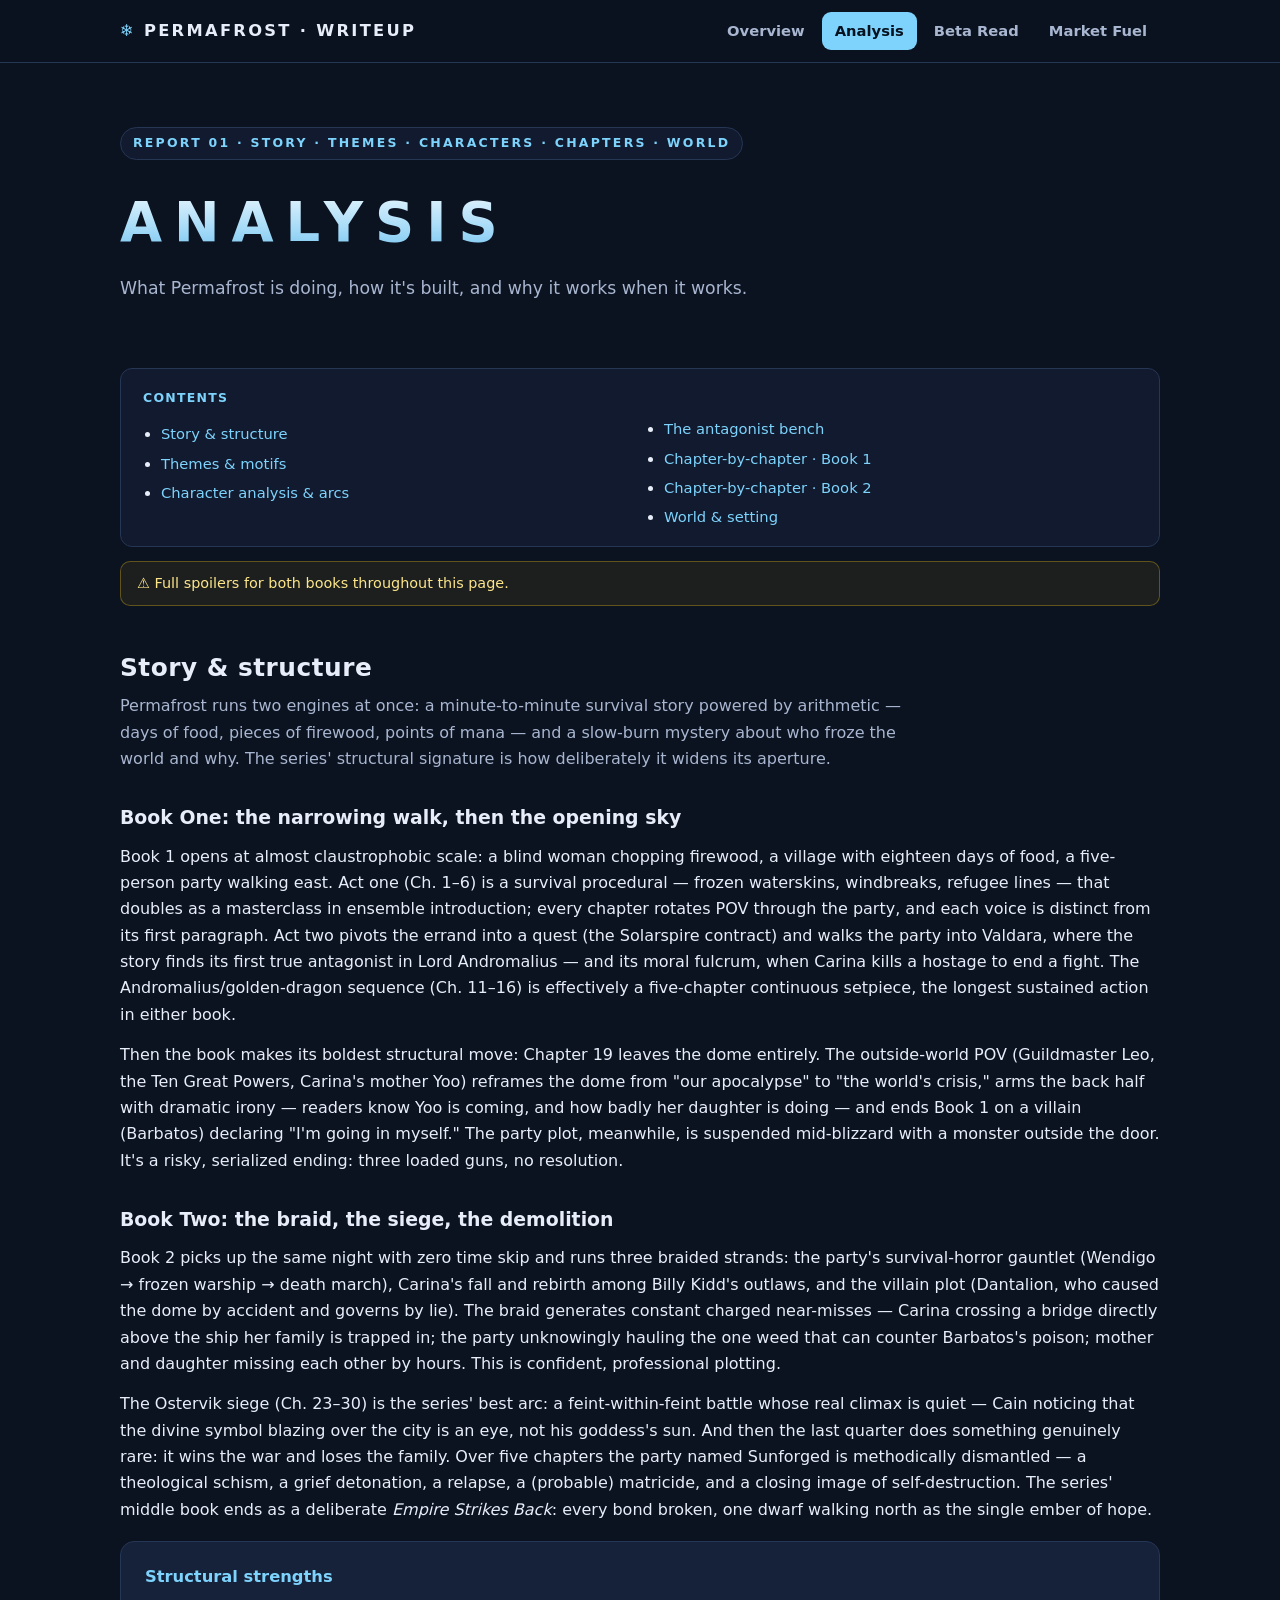
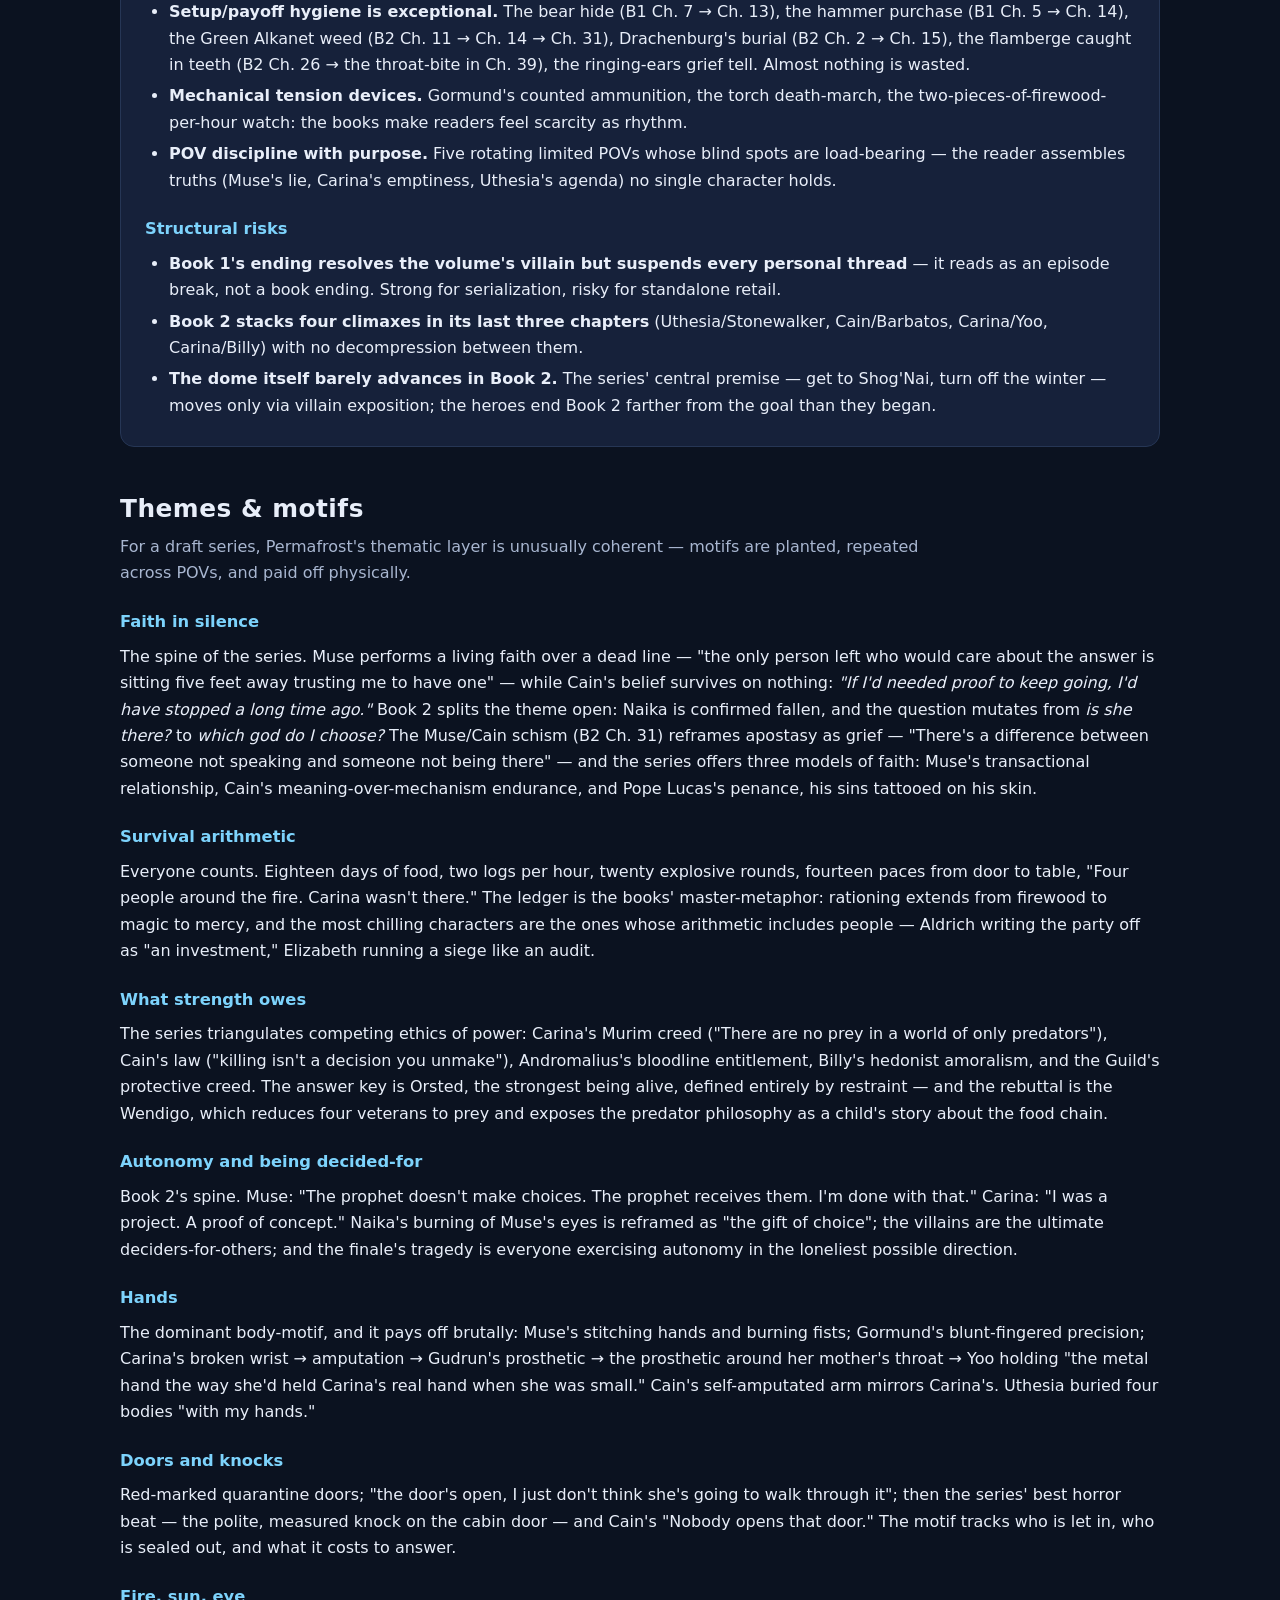
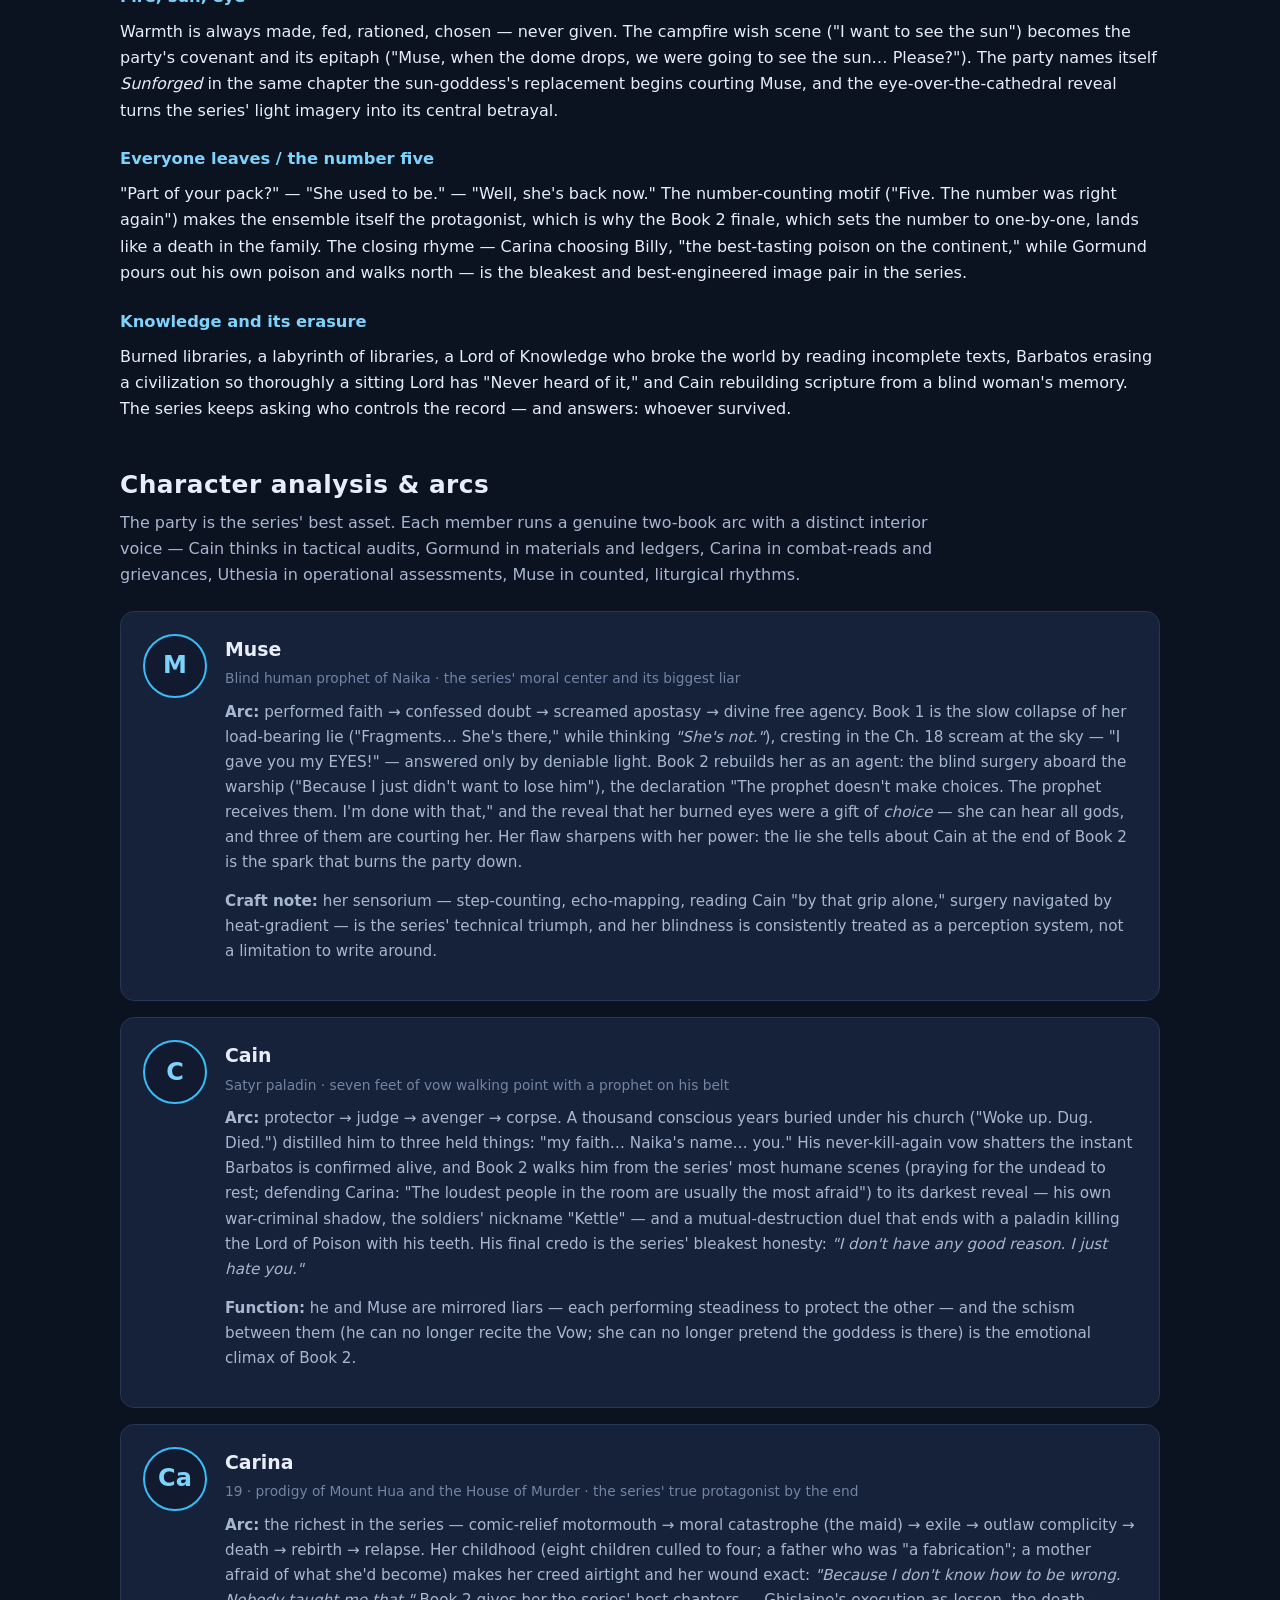
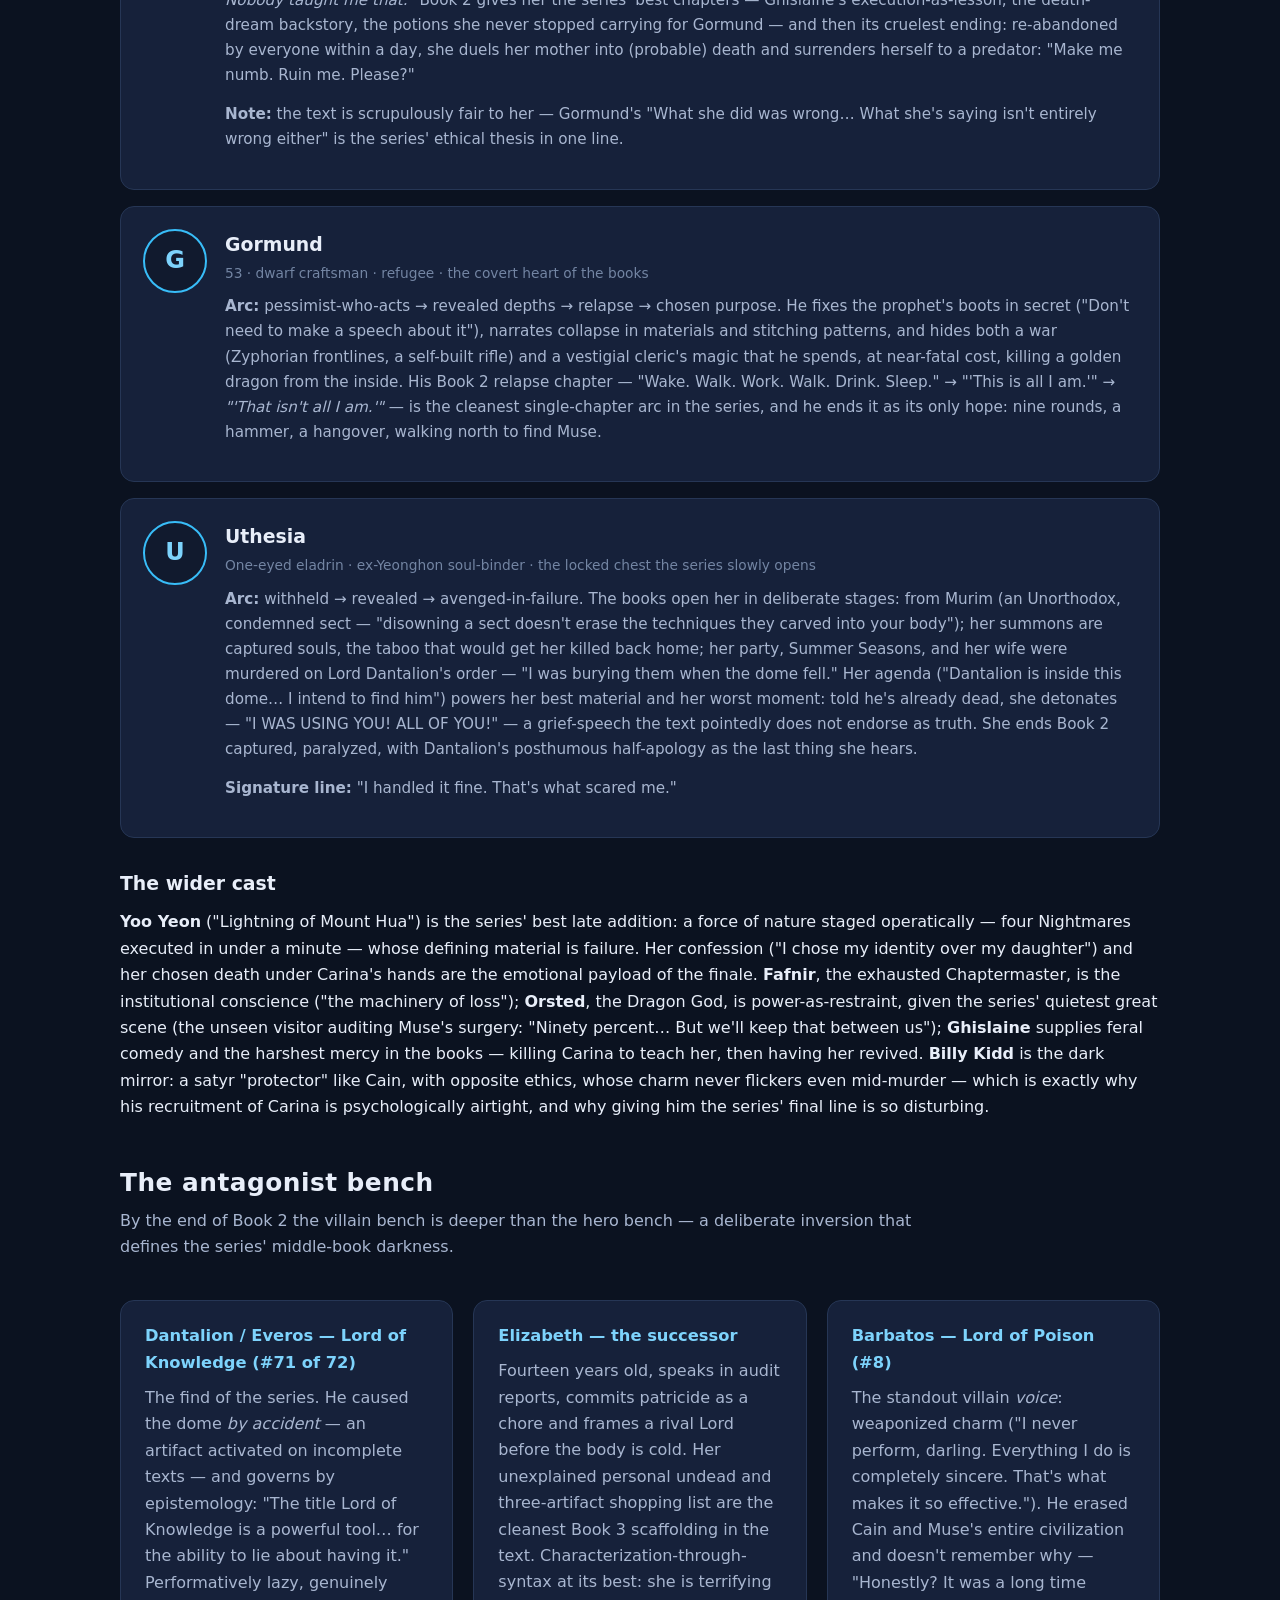
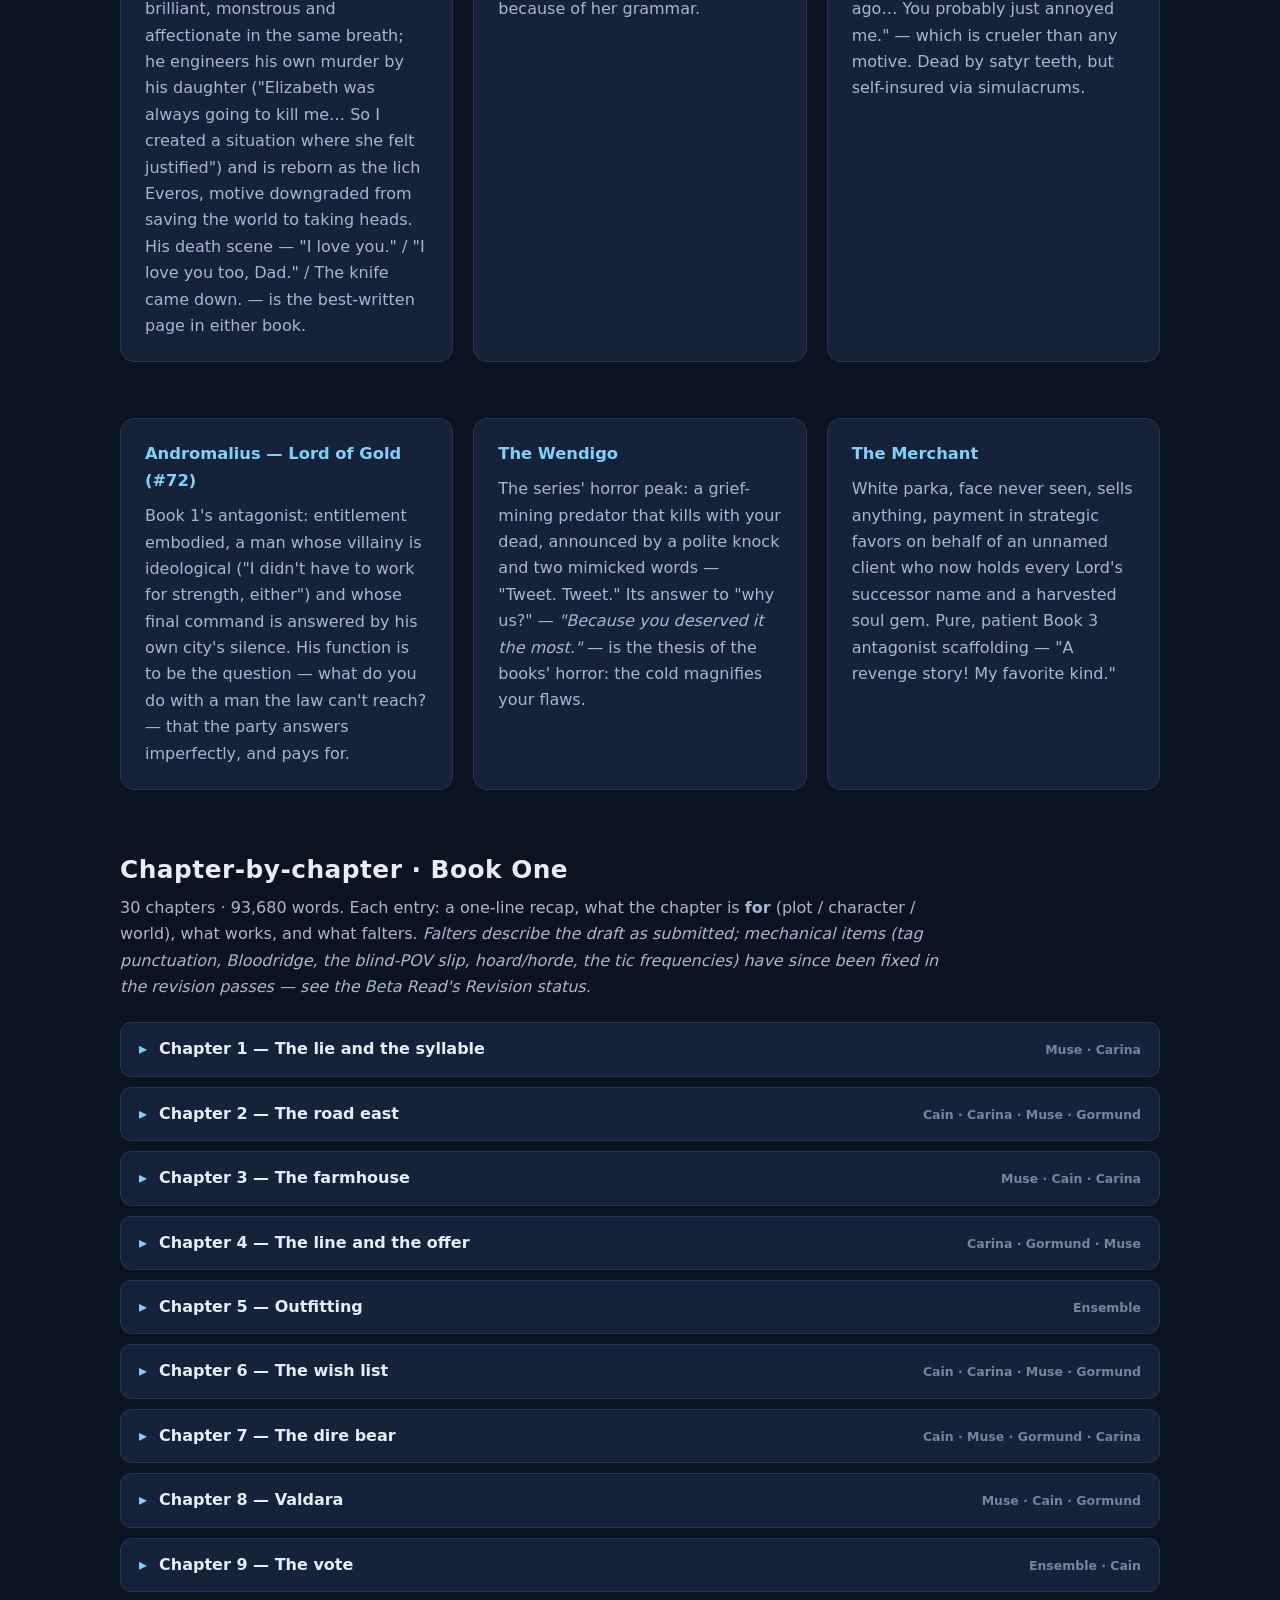
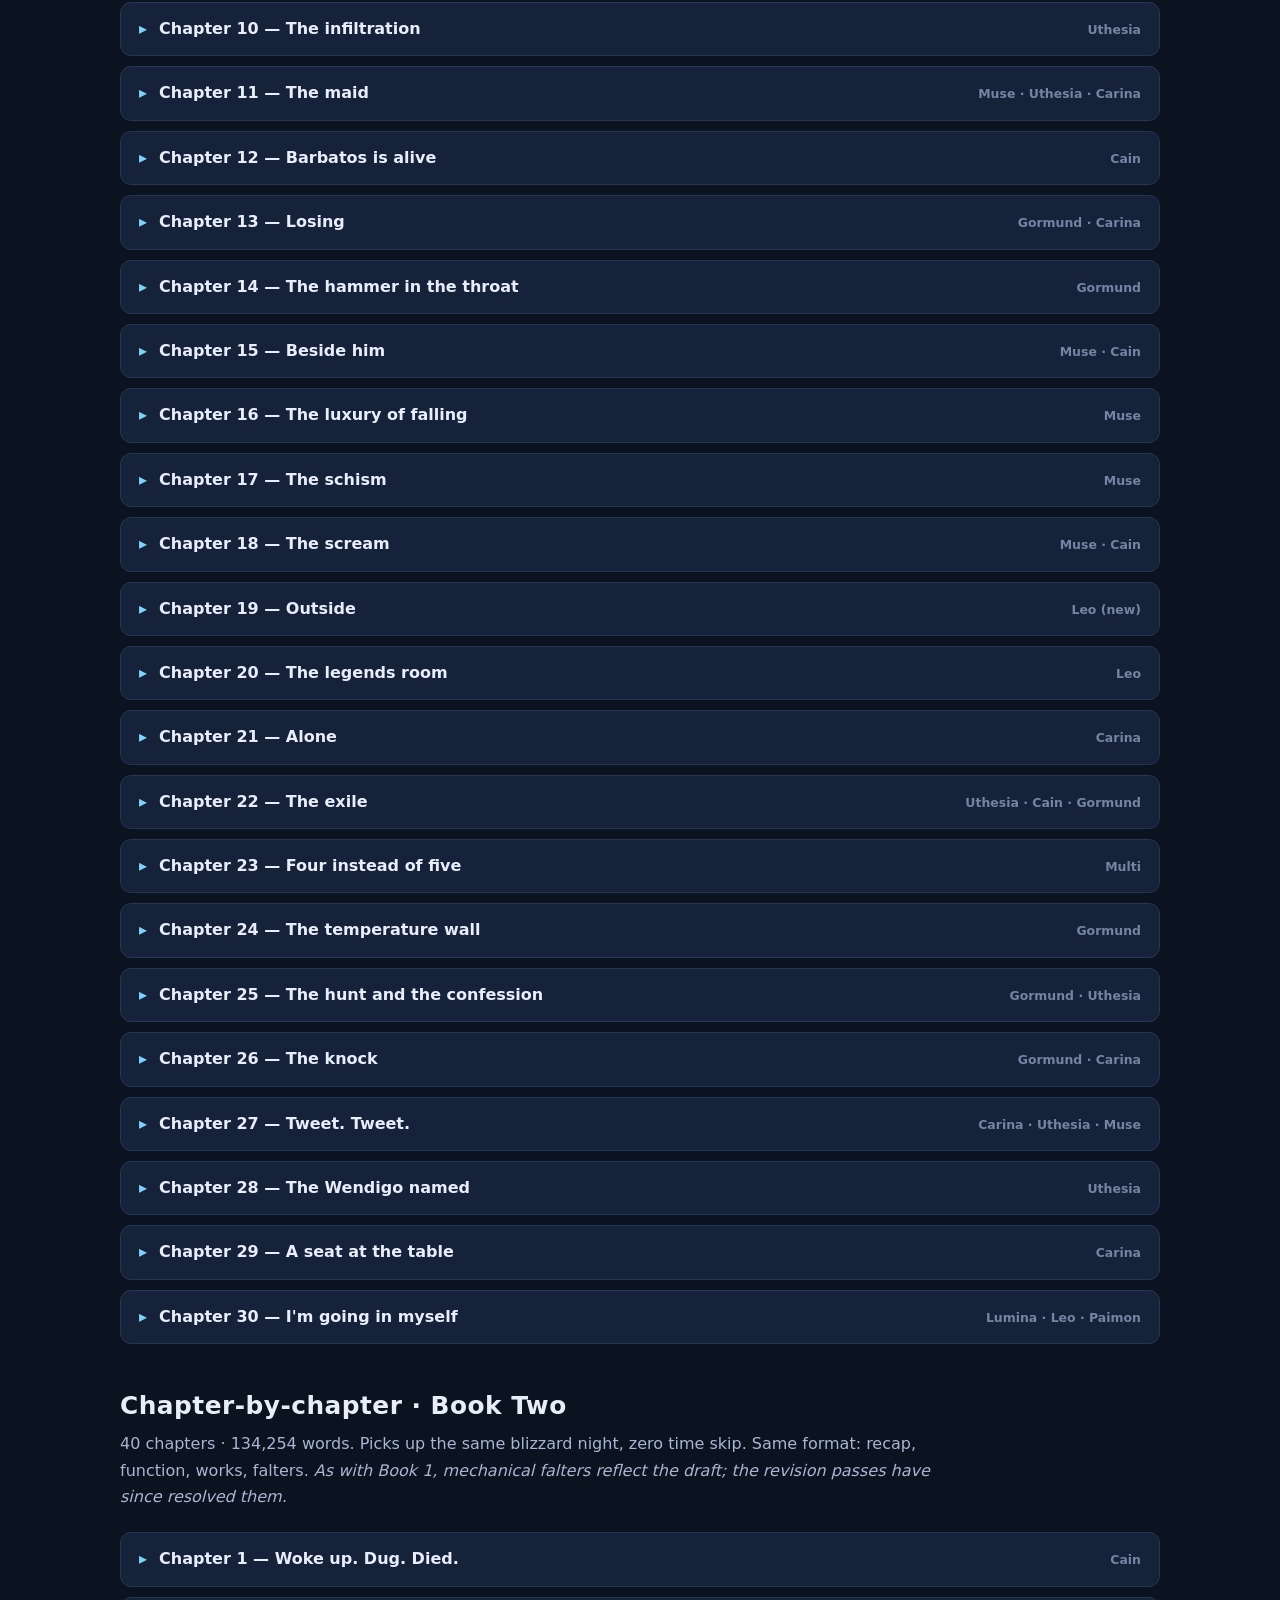
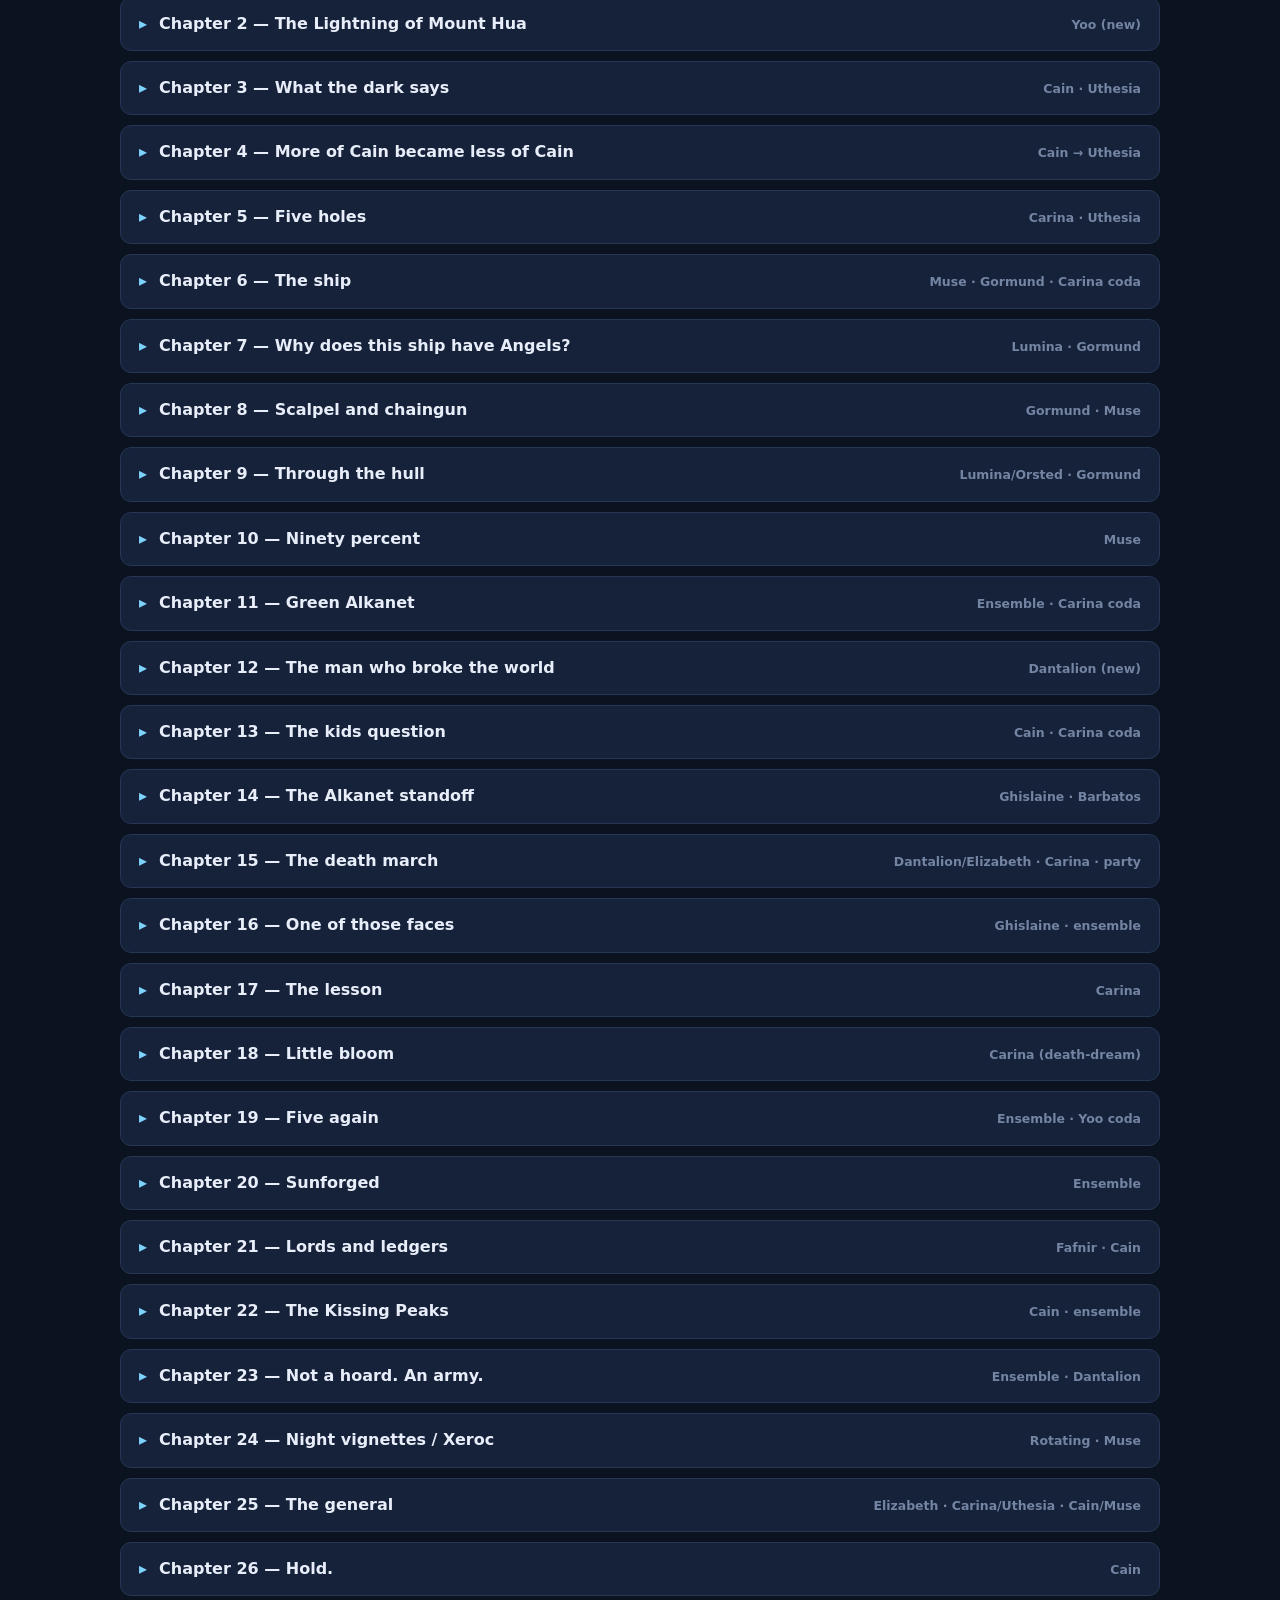
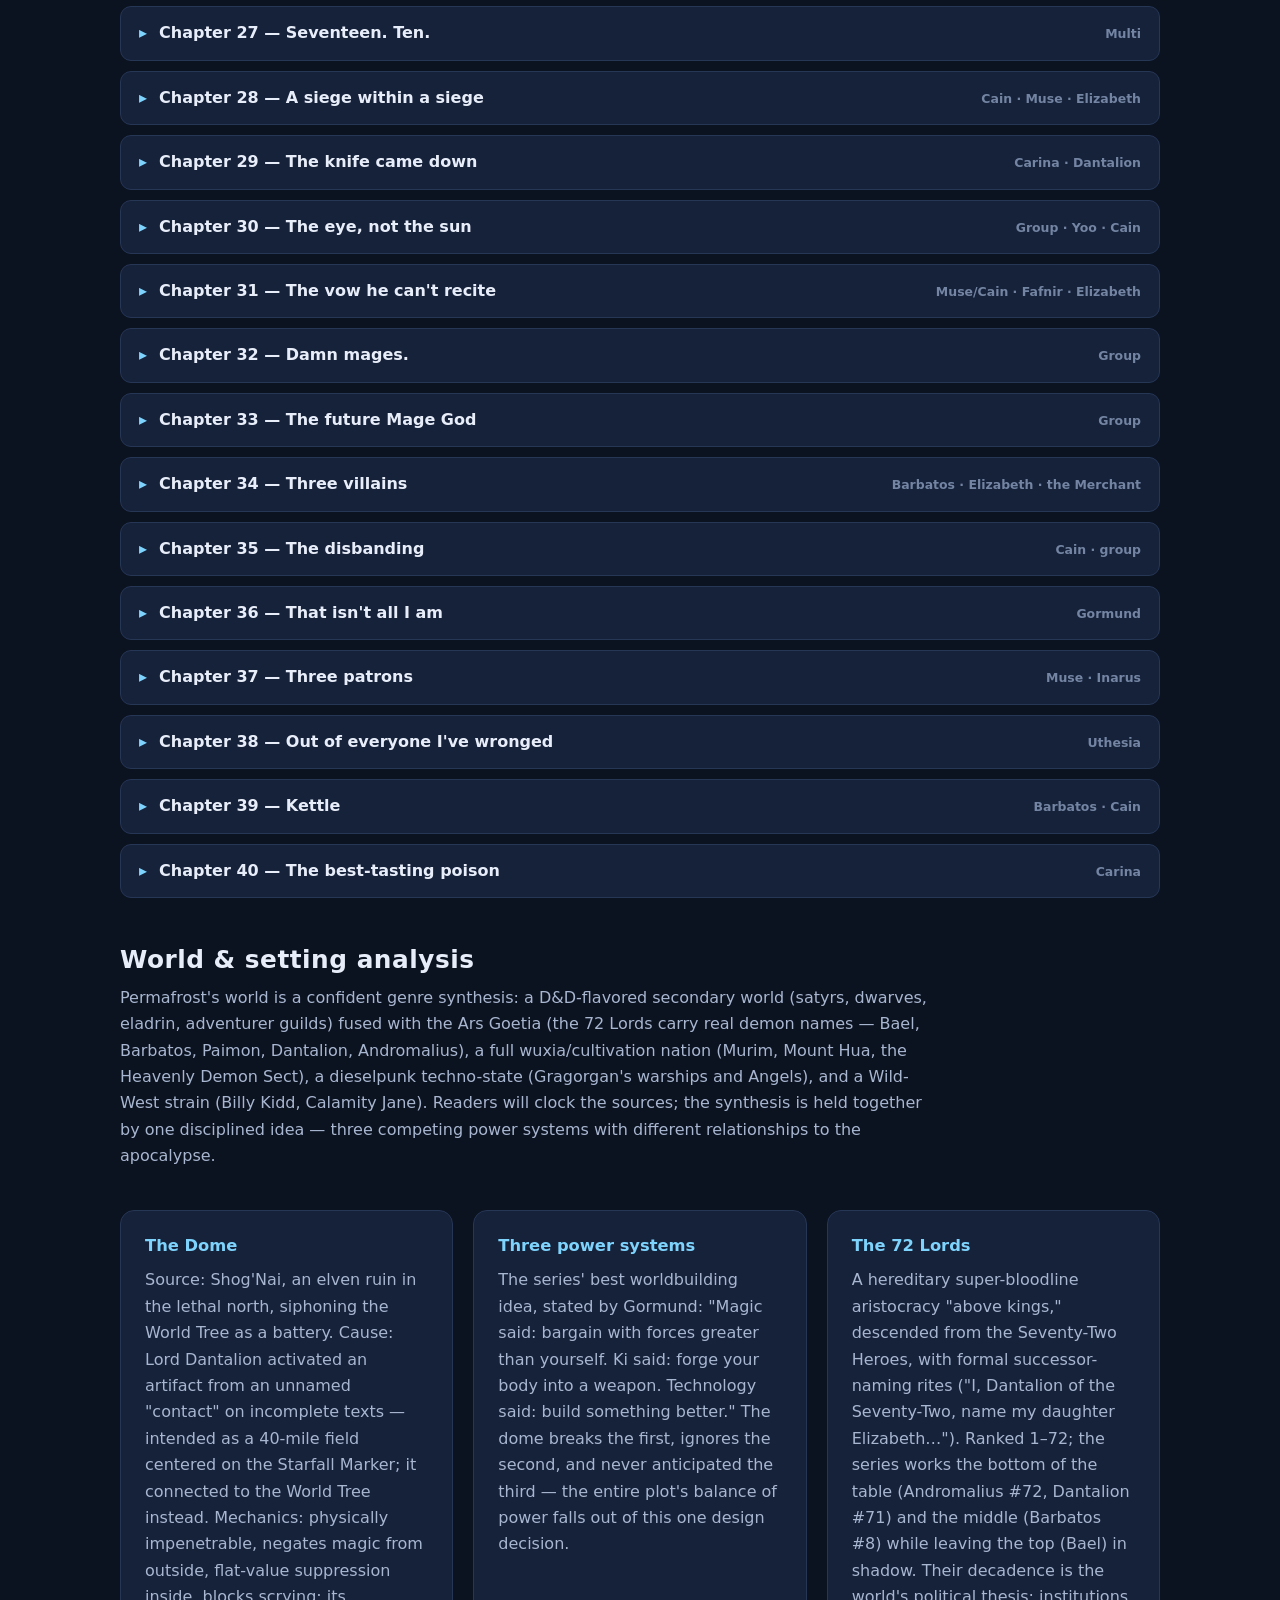
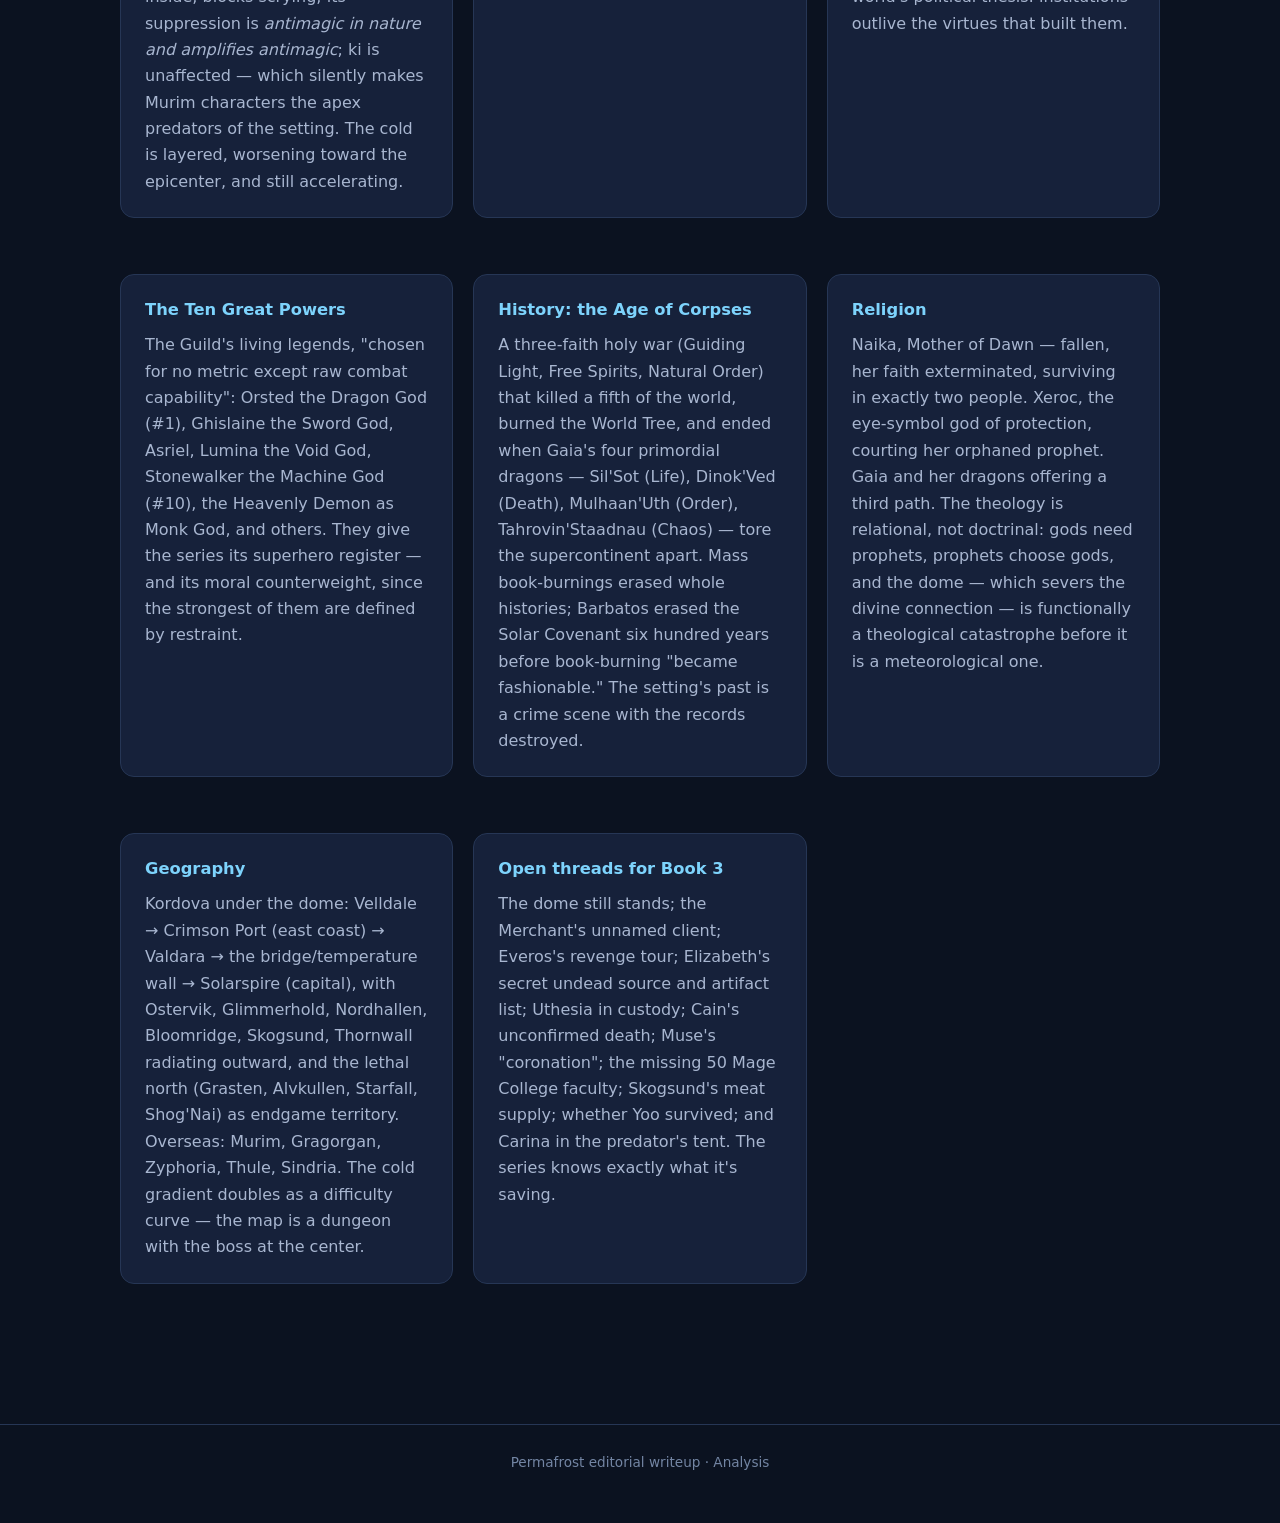
==== commit a6e2aad5: "Update writeup site to reflect revision passes - Beta Read: new Revision Status section; issues 1/2/" ====
--- a/site/analysis.html
+++ b/site/analysis.html
@@ -191,13 +191,13 @@
 
 <section class="block" id="chapters1">
   <h2 class="section">Chapter-by-chapter · Book One</h2>
-  <p class="lede">30 chapters · 93,680 words. Each entry: a one-line recap, what the chapter is <strong>for</strong> (plot / character / world), what works, and what falters.</p>
+  <p class="lede">30 chapters · 93,680 words. Each entry: a one-line recap, what the chapter is <strong>for</strong> (plot / character / world), what works, and what falters. <em>Falters describe the draft as submitted; mechanical items (tag punctuation, Bloodridge, the blind-POV slip, hoard/horde, the tic frequencies) have since been fixed in the revision passes — see the Beta Read's Revision status.</em></p>
 
   <details><summary><span class="ch-title">Chapter 1 — The lie and the syllable</span><span class="ch-pov">Muse · Carina</span></summary><div class="body">
     <p class="recap">Muse chops firewood to outrun panic; Aldrich's council (18 days of food, 206 mouths) sends the five east; one broken syllable — "…go…" — makes her commit.</p>
     <p class="fn"><strong>Function:</strong> Plot — the inciting mission. Character — Muse's central lie and the "prophet's voice" persona; the whole ensemble sketched in one chapter. World — the dome's ground rules (magic and divine connection suppressed, cold accelerating) established without a lecture.</p>
     <p class="works">Exceptional hook economy: premise, voice, and a secret in 3,000 words. The dual-layer dialogue — spoken reassurance over quoted thought ("She's there." / <em>'She's not.'</em>) — installs dramatic irony on page two and teaches the reader how to read the whole series. Aldrich's "Then don't come back for our sake" gives the errand a moral weight most fantasy quests never earn.</p>
-    <p class="falt">The "…go…" syllable is planted as the chapter's biggest hook and is never revisited in either book — a reader-contract debt that compounds with every chapter it goes unpaid. The systemic dialogue-tag punctuation error also starts on page one, which matters because page one is where gatekeepers decide.</p>
+    <p class="falt">The "…go…" syllable is planted as the chapter's biggest hook and is never revisited in either book — a reader-contract debt that compounds with every chapter it goes unpaid. The systemic dialogue-tag punctuation error also started on page one, which matters because page one is where gatekeepers decide — <em>fixed manuscript-wide in revision (1,225 corrections)</em>.</p>
   </div></details>
 
   <details><summary><span class="ch-title">Chapter 2 — The road east</span><span class="ch-pov">Cain · Carina · Muse · Gormund</span></summary><div class="body">
@@ -218,7 +218,7 @@
     <p class="recap">The refugee queue, Gormund's rebuke, the Harbormaster's briefing, the Solarspire contract accepted.</p>
     <p class="fn"><strong>Function:</strong> Plot — the actual quest assignment (the errand becomes the series). Character — Gormund's refugee past converts him from comic grumbler to moral authority in one scene. World — triage politics, the route map, prior failed expeditions.</p>
     <p class="works">Gormund's "Which is true. And disgusting." is ethics delivered through lived experience instead of lecture, and the structural irony that follows — the guards call adventurers forward anyway, giving the party the queue-jump unearned, guilt intact — is sophisticated moral plotting. "That's what the last group said too" closes the chapter on exactly the right chill.</p>
-    <p class="falt">The Harbormaster's briefing is the book's first naked info-dump (route, distances, expedition history in sequence), and the itinerary it establishes — Wolkenfeld, then Bloomridge — is quietly abandoned by the story it briefs; the continuity drift (including Bloodridge/Bloomridge spelled both ways in this very speech) starts here.</p>
+    <p class="falt">The Harbormaster's briefing is the book's first naked info-dump (route, distances, expedition history in sequence), and the itinerary it establishes — Wolkenfeld, then Bloomridge — is quietly abandoned by the story it briefs; the continuity drift starts here (the Bloodridge/Bloomridge spelling that appeared both ways in this very speech has since been fixed in revision).</p>
   </div></details>
 
   <details><summary><span class="ch-title">Chapter 5 — Outfitting</span><span class="ch-pov">Ensemble</span></summary><div class="body">
@@ -406,7 +406,7 @@
 
 <section class="block" id="chapters2">
   <h2 class="section">Chapter-by-chapter · Book Two</h2>
-  <p class="lede">40 chapters · 134,254 words. Picks up the same blizzard night, zero time skip. Same format: recap, function, works, falters.</p>
+  <p class="lede">40 chapters · 134,254 words. Picks up the same blizzard night, zero time skip. Same format: recap, function, works, falters. <em>As with Book 1, mechanical falters reflect the draft; the revision passes have since resolved them.</em></p>
 
   <details><summary><span class="ch-title">Chapter 1 — Woke up. Dug. Died.</span><span class="ch-pov">Cain</span></summary><div class="body">
     <p class="recap">Cain stands watch against the thing outside, remembers the thousand-year burial, and walks into the storm to strangle it; Uthesia insists on coming.</p>
@@ -566,7 +566,7 @@
     <p class="recap">Ostervik besieged by ~4,000 ranked undead with command structure; the war room; then the reveal — the siege is Dantalion's bait, and Elizabeth takes command.</p>
     <p class="fn"><strong>Function:</strong> Plot — the siege arc opens, and the reveal converts a monster plot into a chess plot. World — the undead order of battle (King Heads, Nightmares). Character — Elizabeth promoted from prosecutor to general; "Give us the night. We'll have something by morning." is Cain's leadership in one line.</p>
     <p class="works">Treating a fantasy siege with staff-officer seriousness — attrition models, runner casualties, a count who knows his city is losing — gives the arc its spine. The villain-side reveal at chapter's end (Dantalion recognizing Uthesia: "I had them… Removed, afterward. Operational security.") re-stakes the personal inside the strategic.</p>
-    <p class="falt">The Guild's intel gap — a months-organized siege days from the capital, unnoticed despite scrying — strains against established capabilities; the retro-explanation ("surplus forces… from the dungeon break") papers, not seals. The "hoard"-for-"horde" misusage is loudest exactly here, where the word appears most.</p>
+    <p class="falt">The Guild's intel gap — a months-organized siege days from the capital, unnoticed despite scrying — strains against established capabilities; the retro-explanation ("surplus forces… from the dungeon break") papers, not seals. The "hoard"-for-"horde" misusage was loudest exactly here, where the word appears most — <em>fixed in revision</em>.</p>
   </div></details>
 
   <details><summary><span class="ch-title">Chapter 24 — Night vignettes / Xeroc</span><span class="ch-pov">Rotating · Muse</span></summary><div class="body">
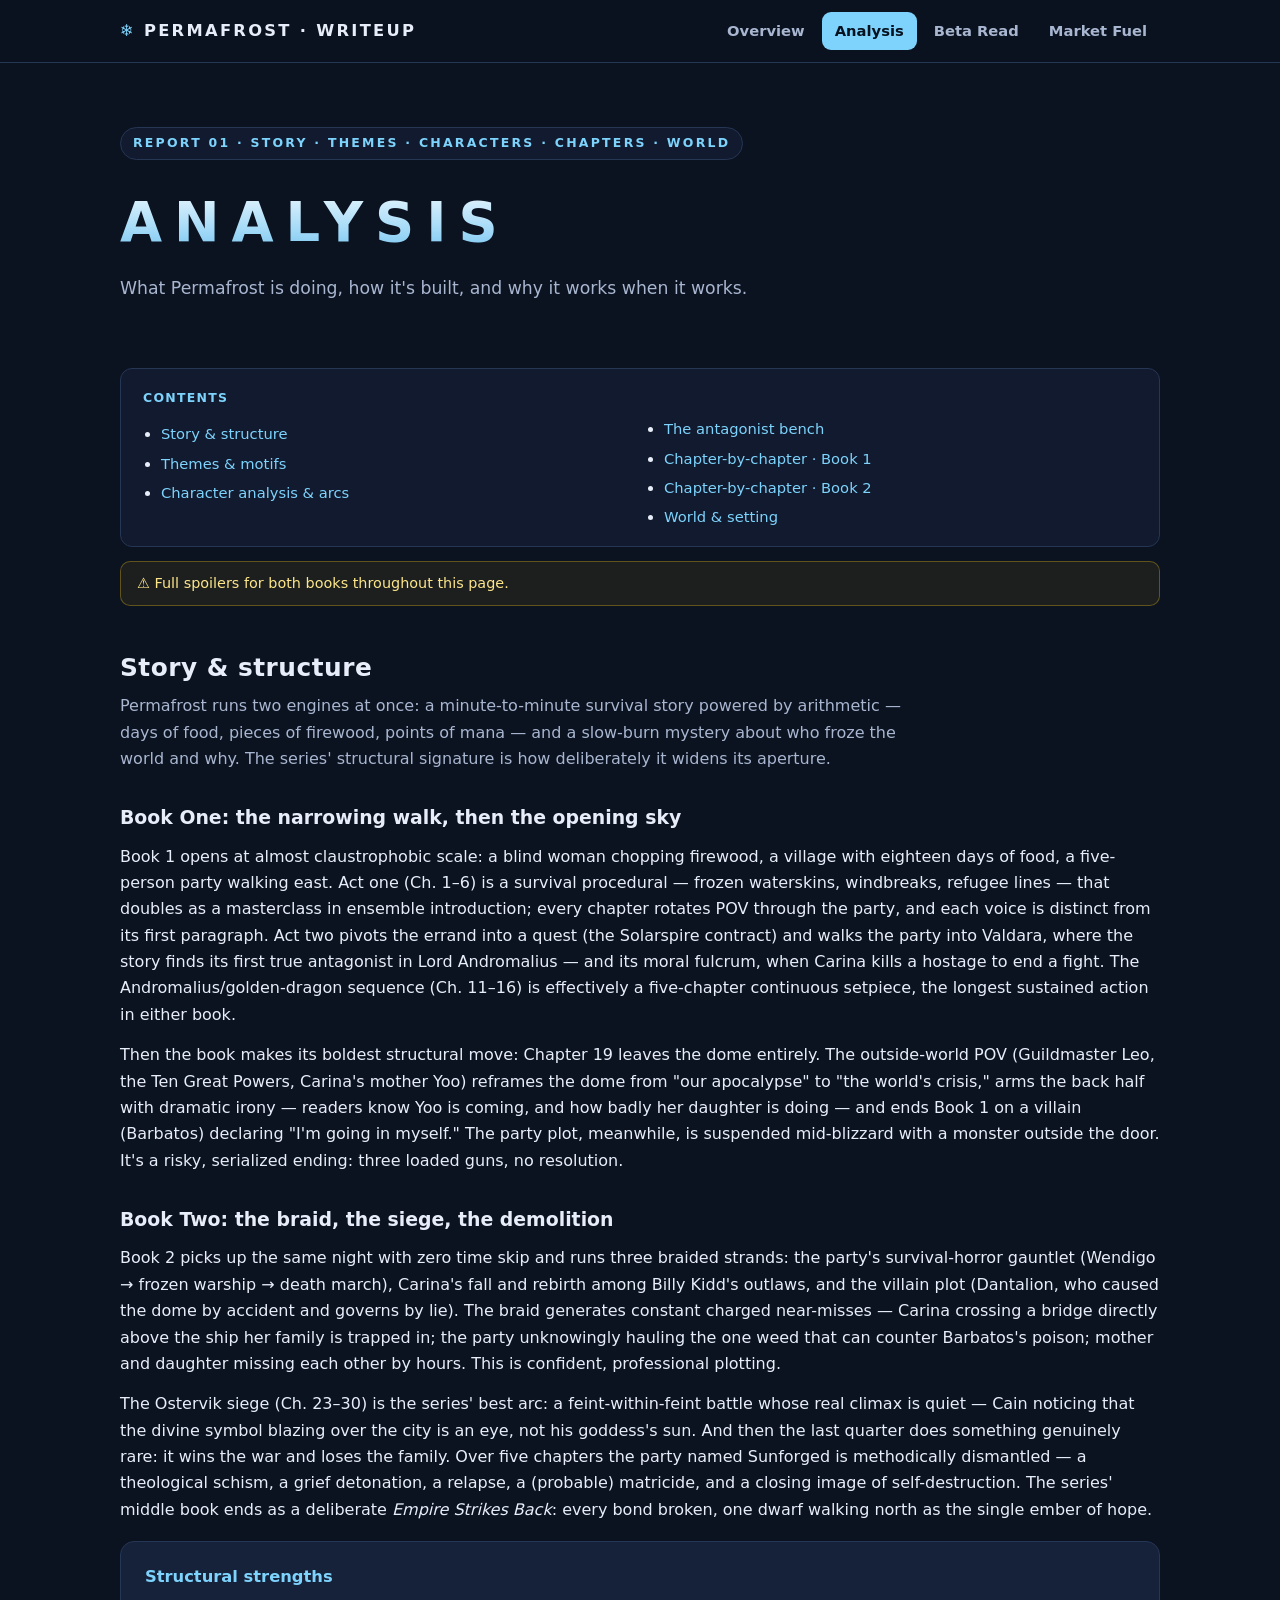
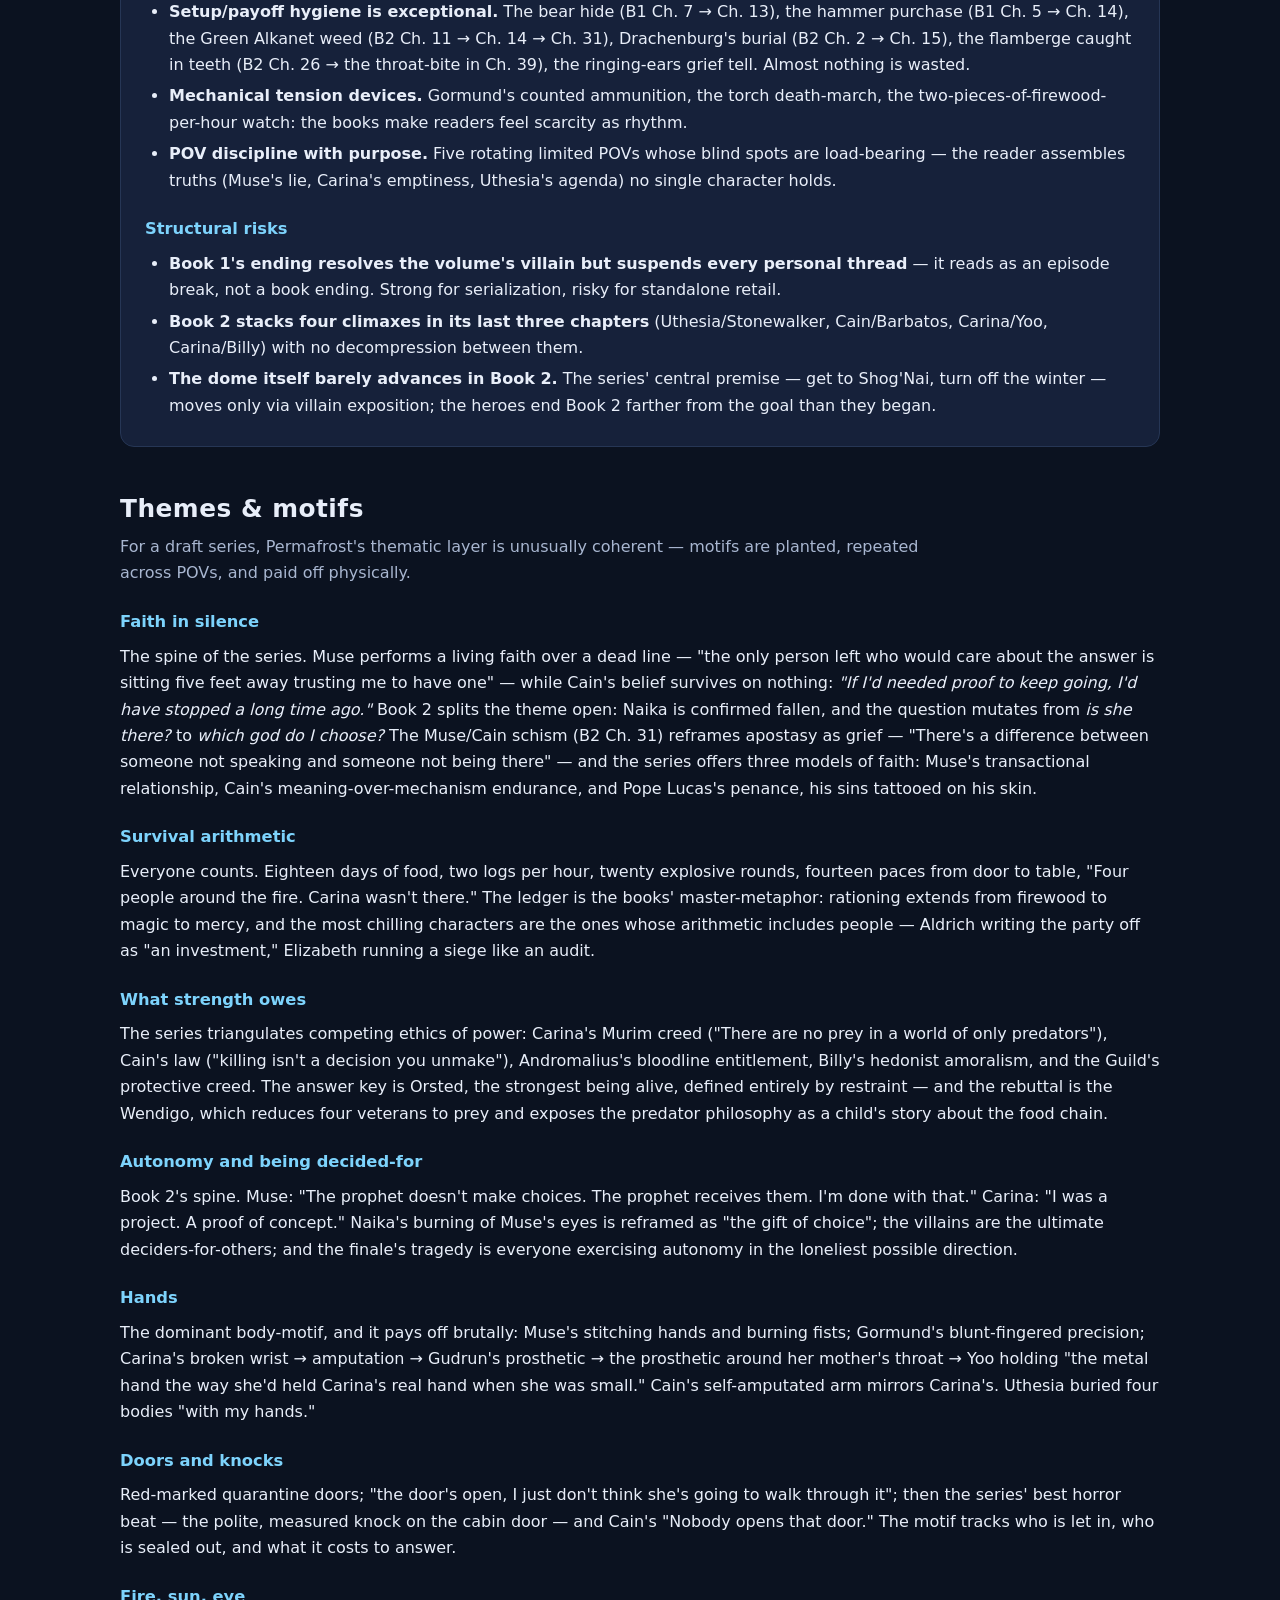
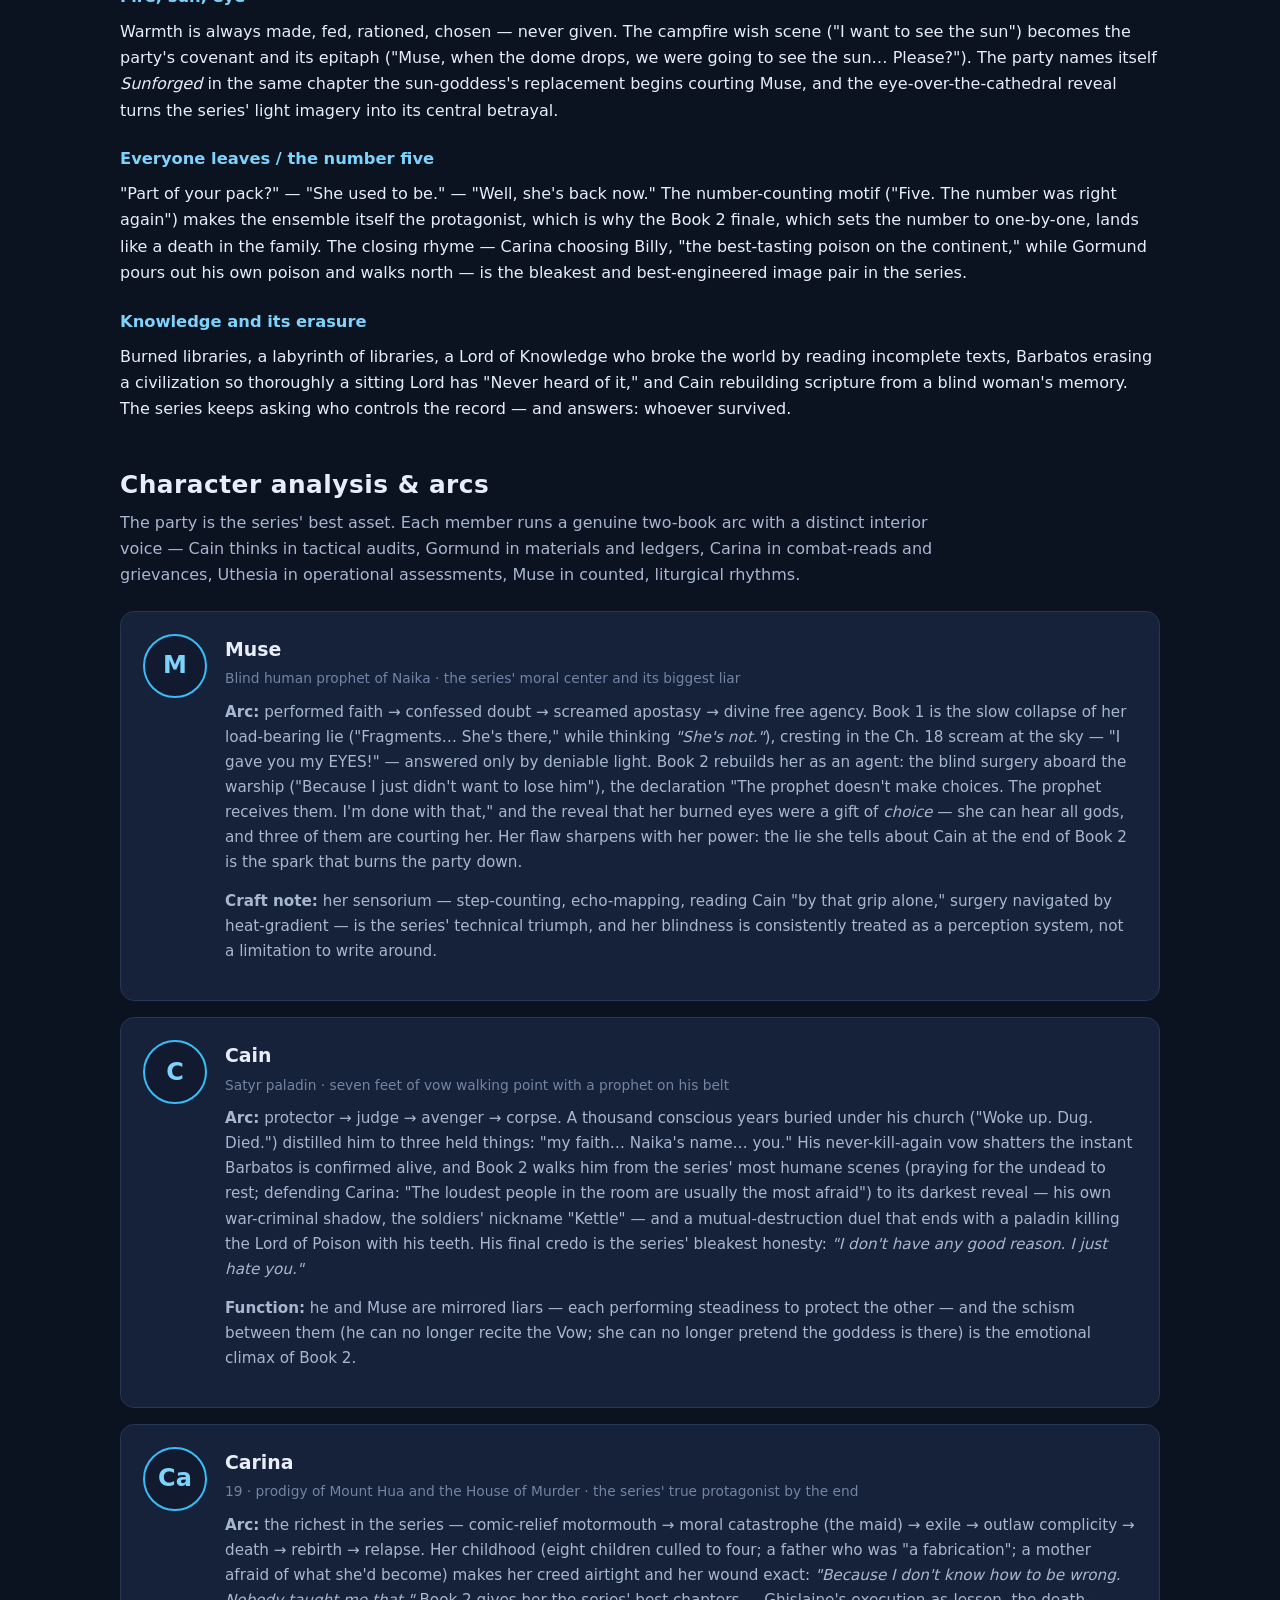
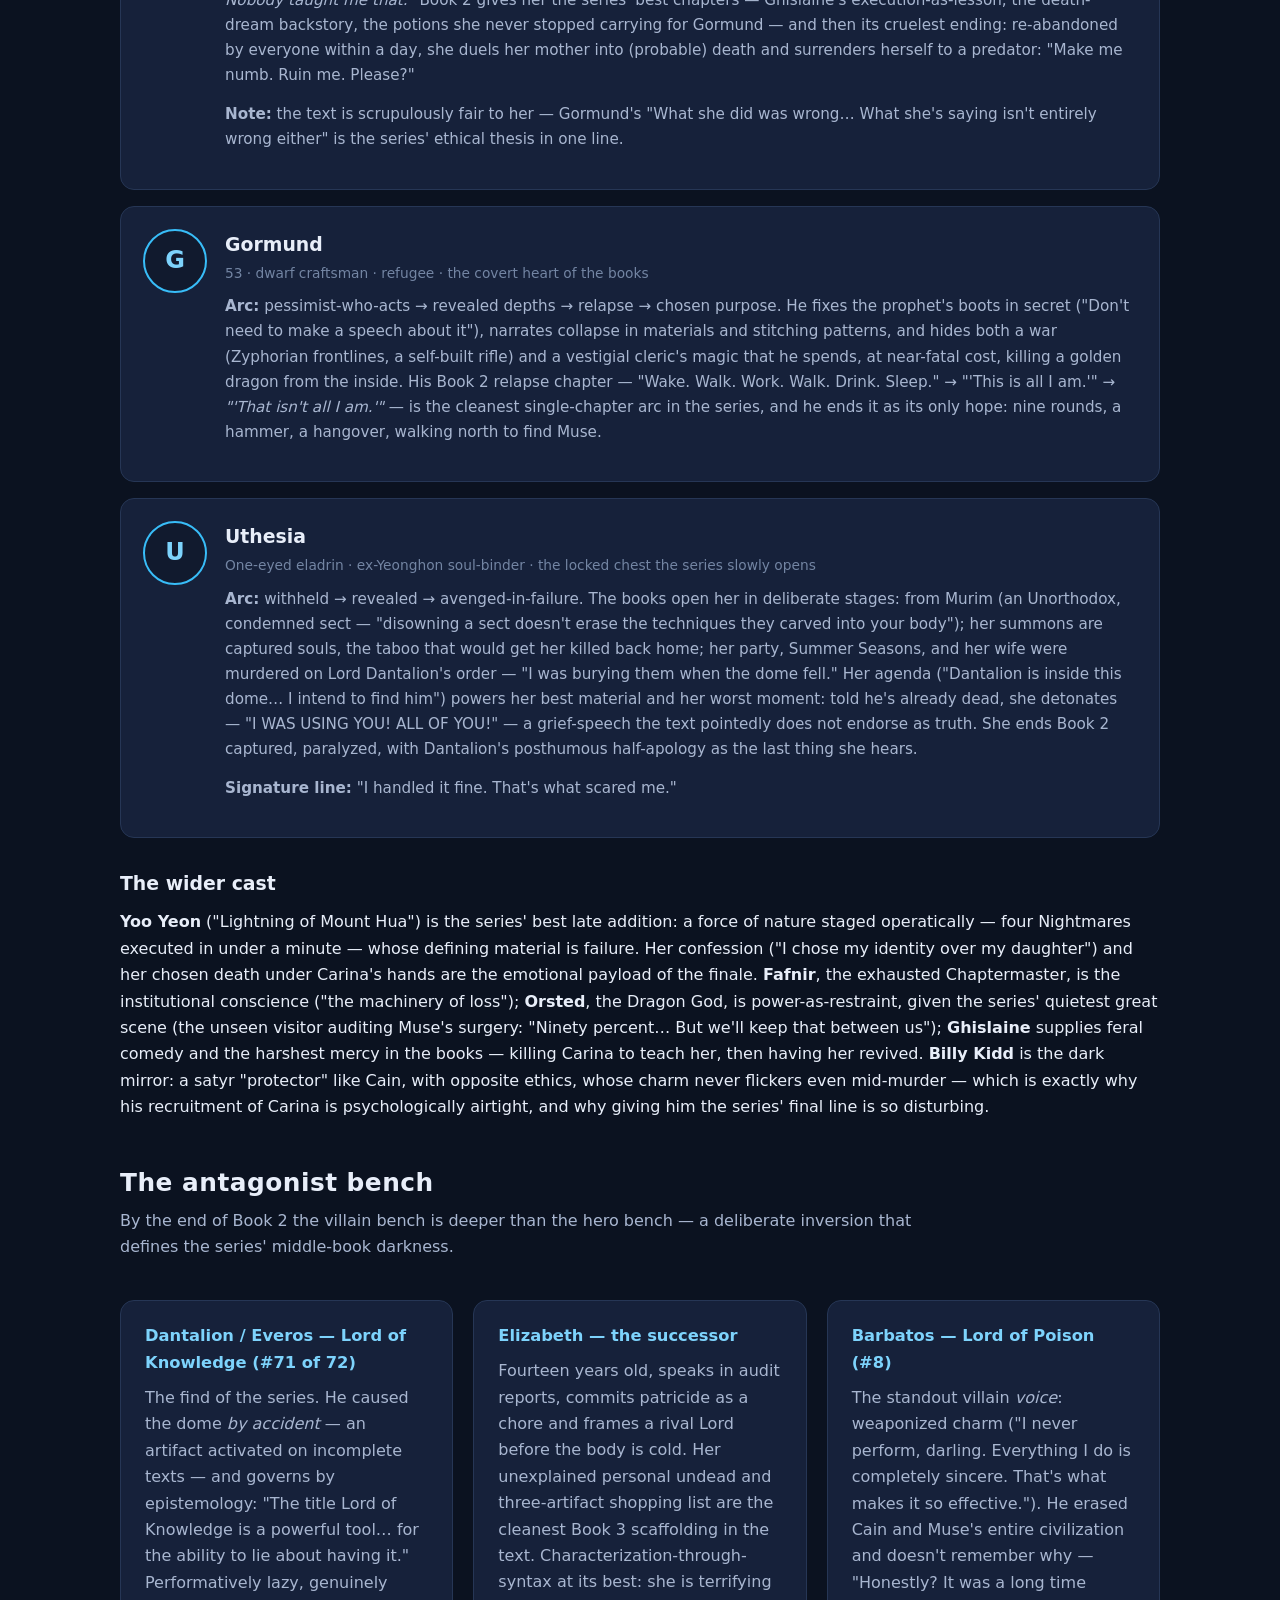
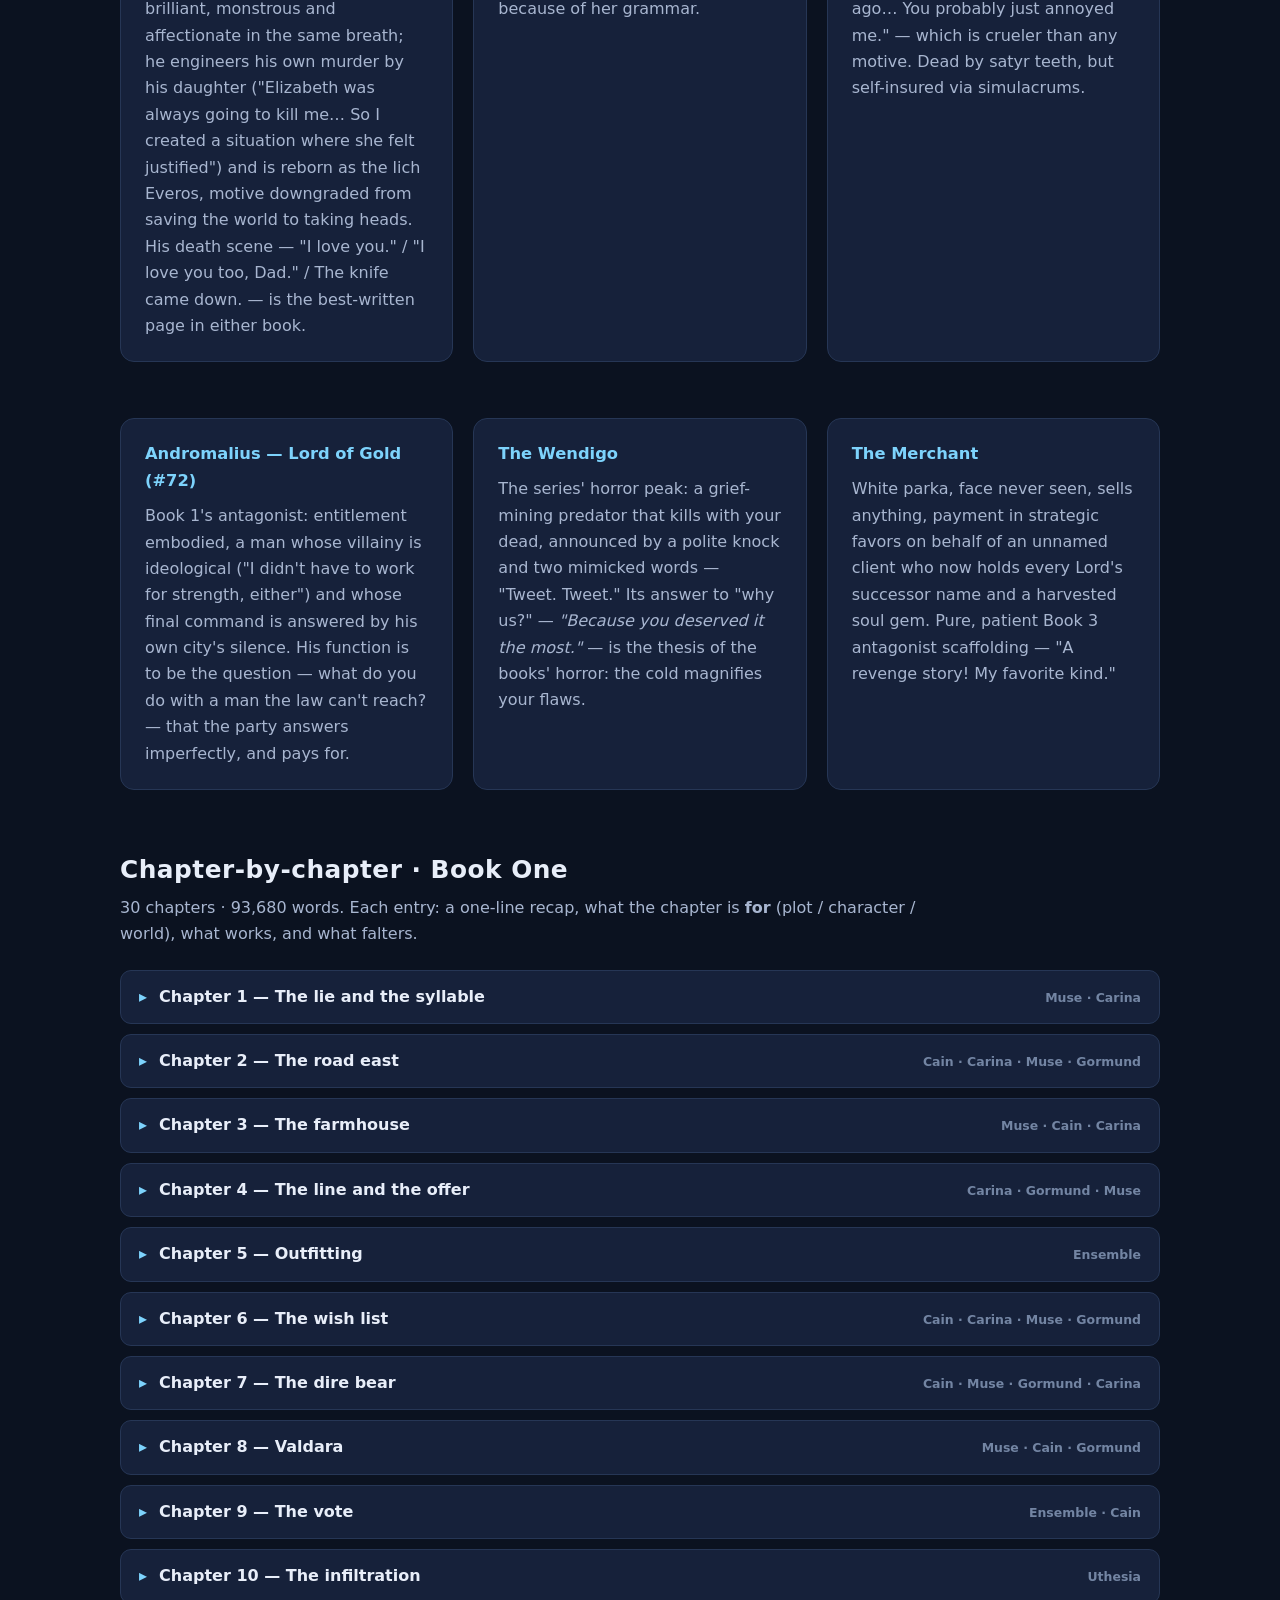
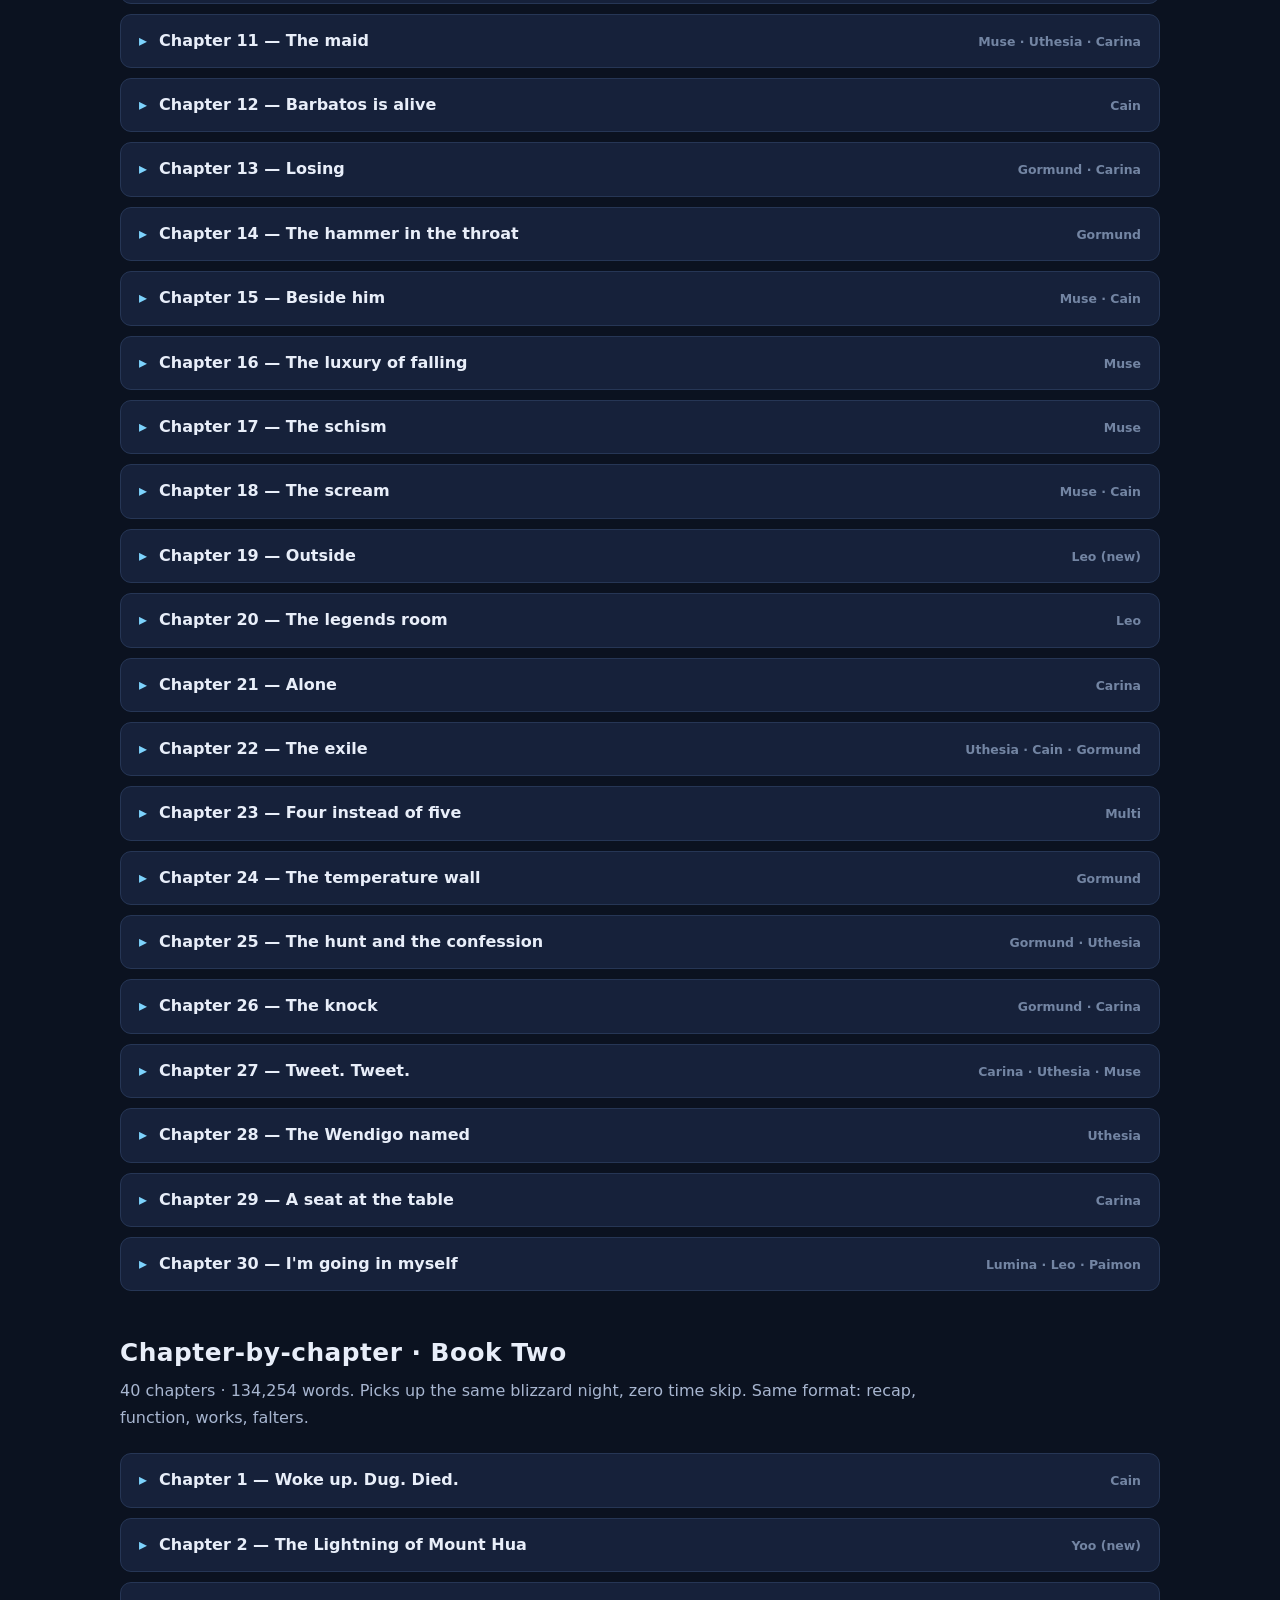
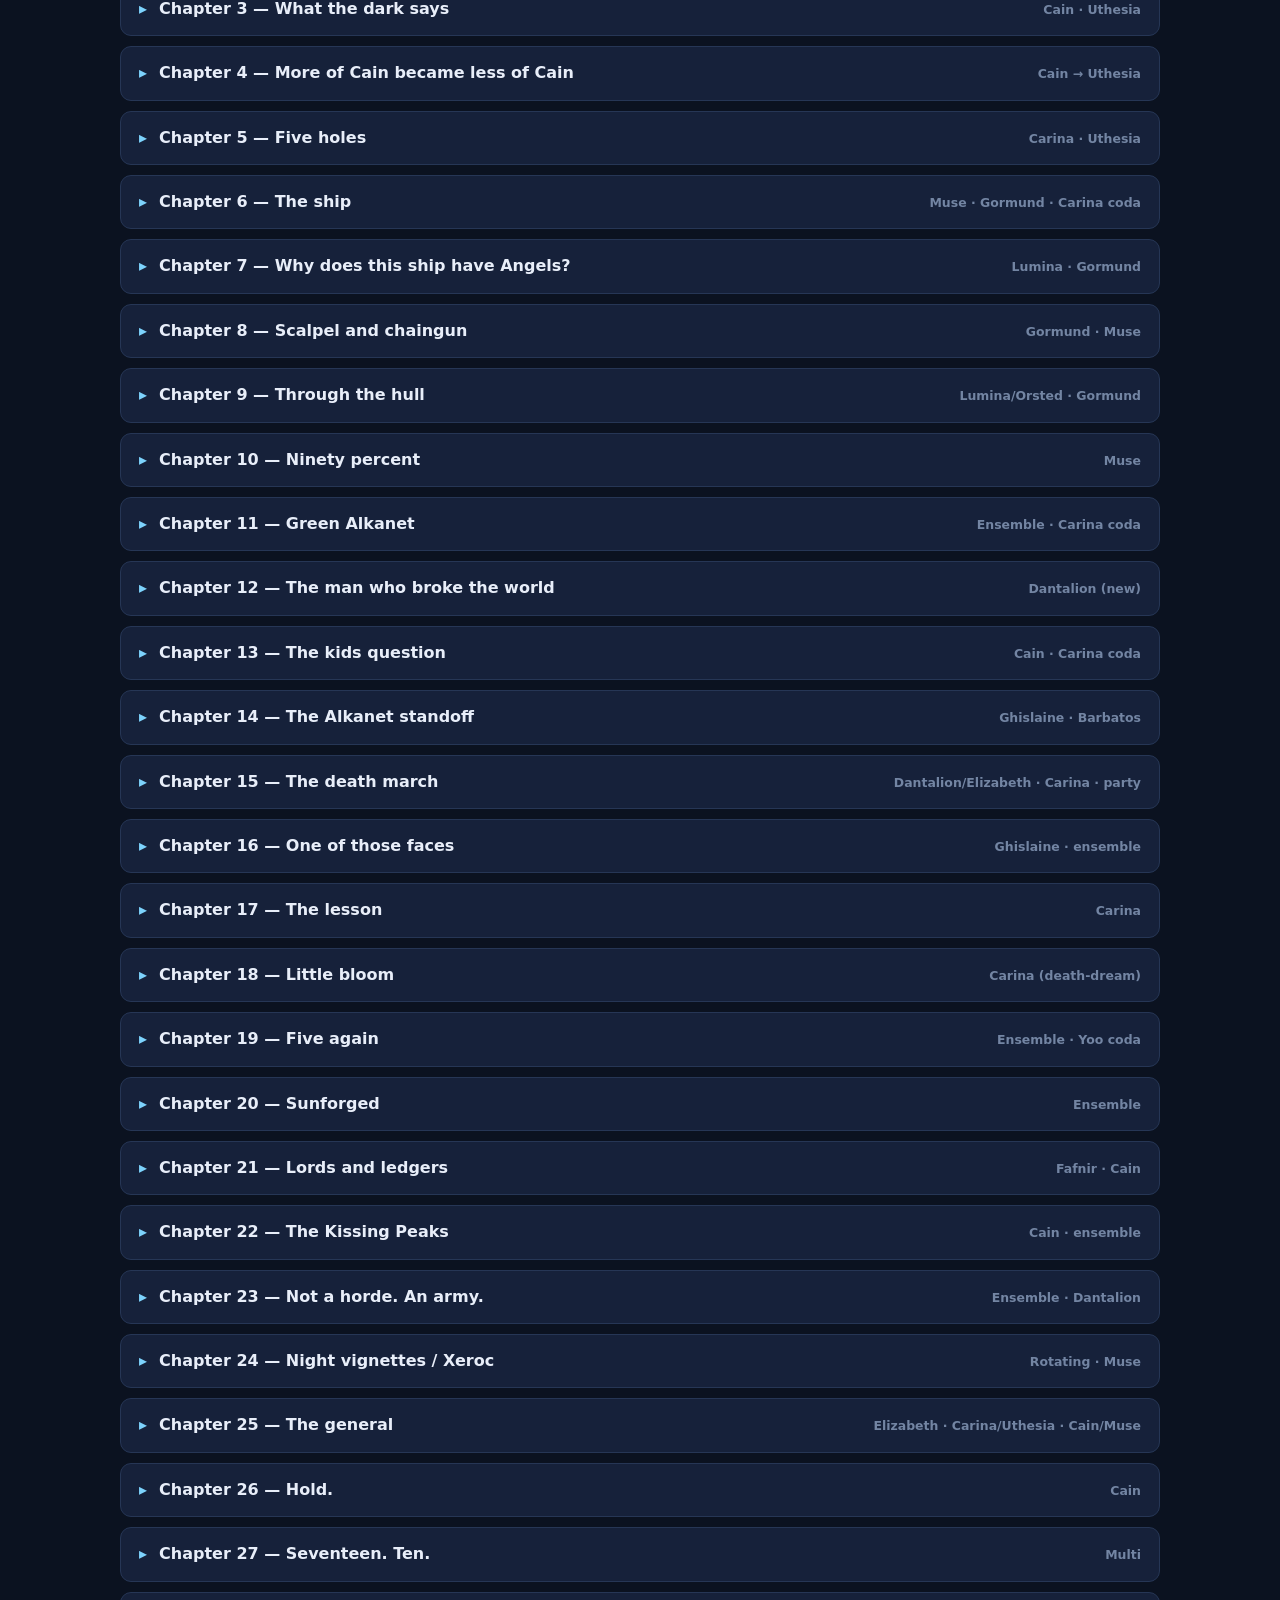
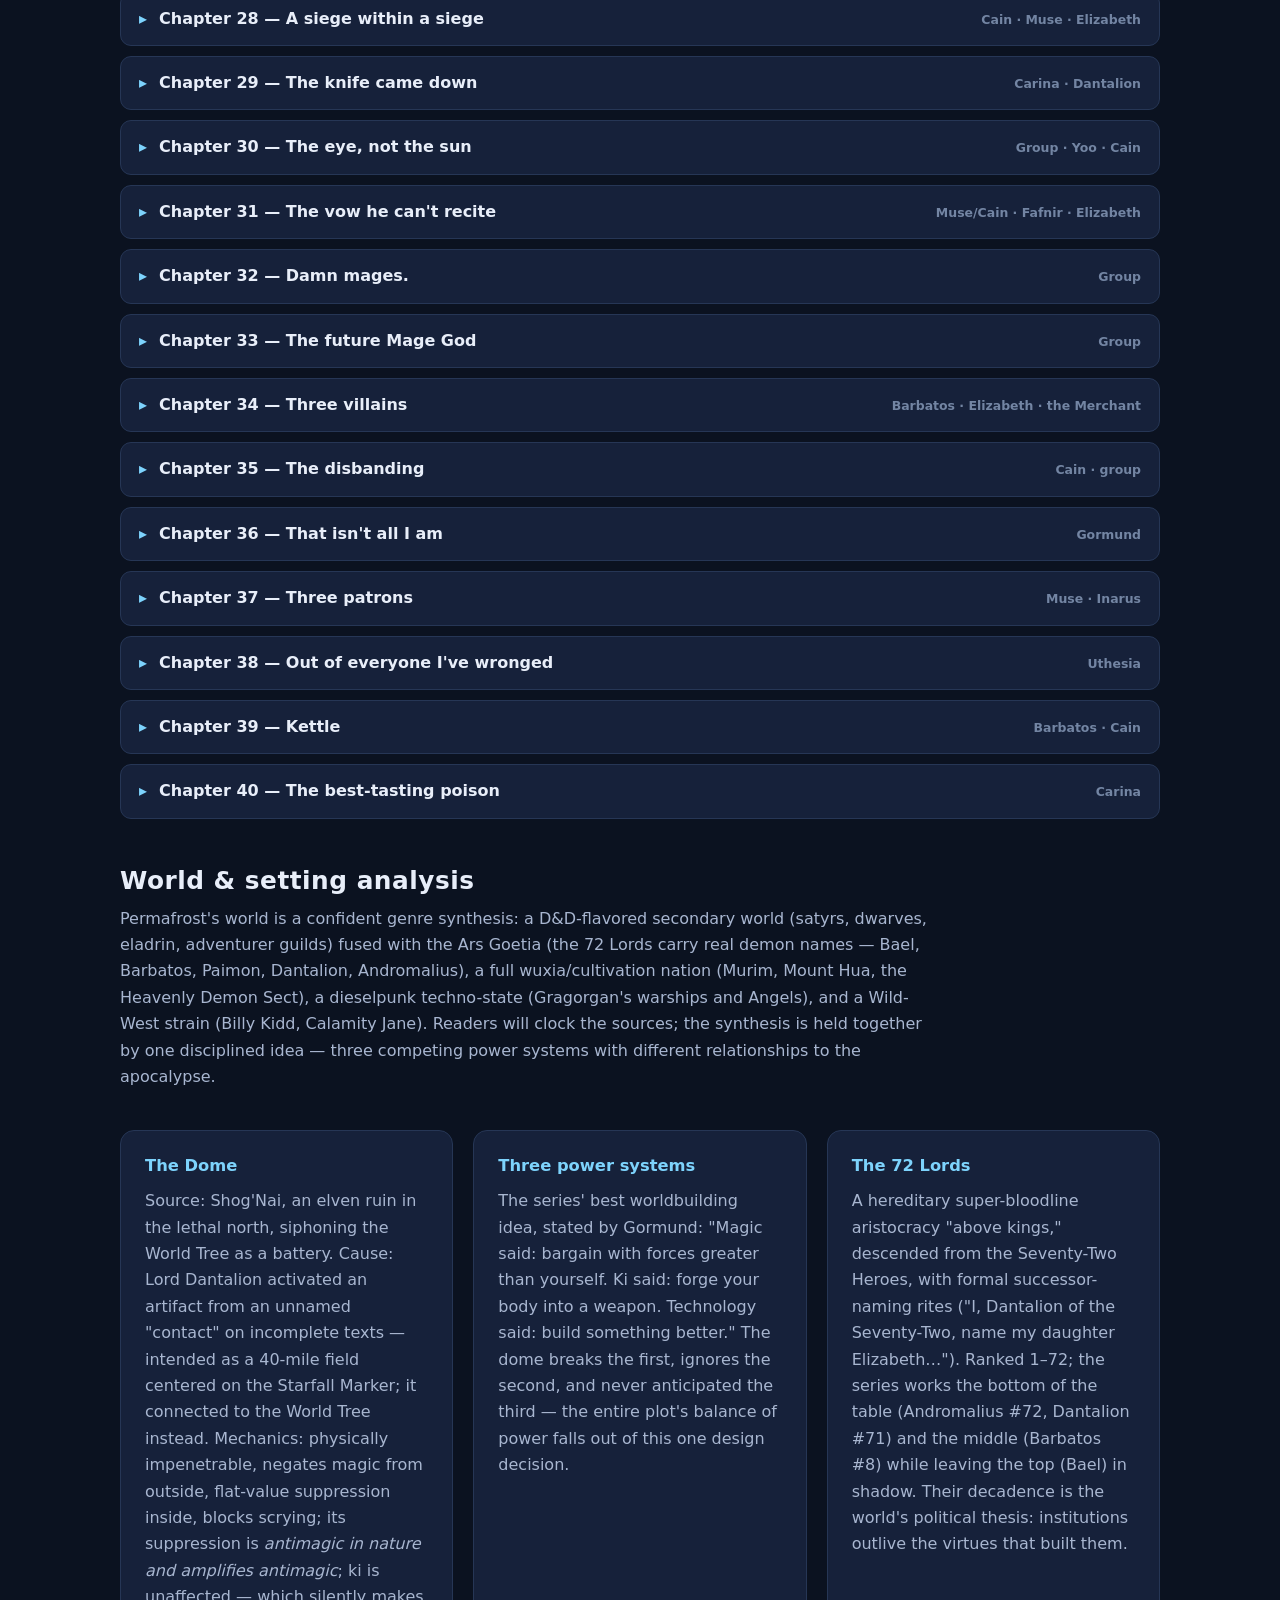
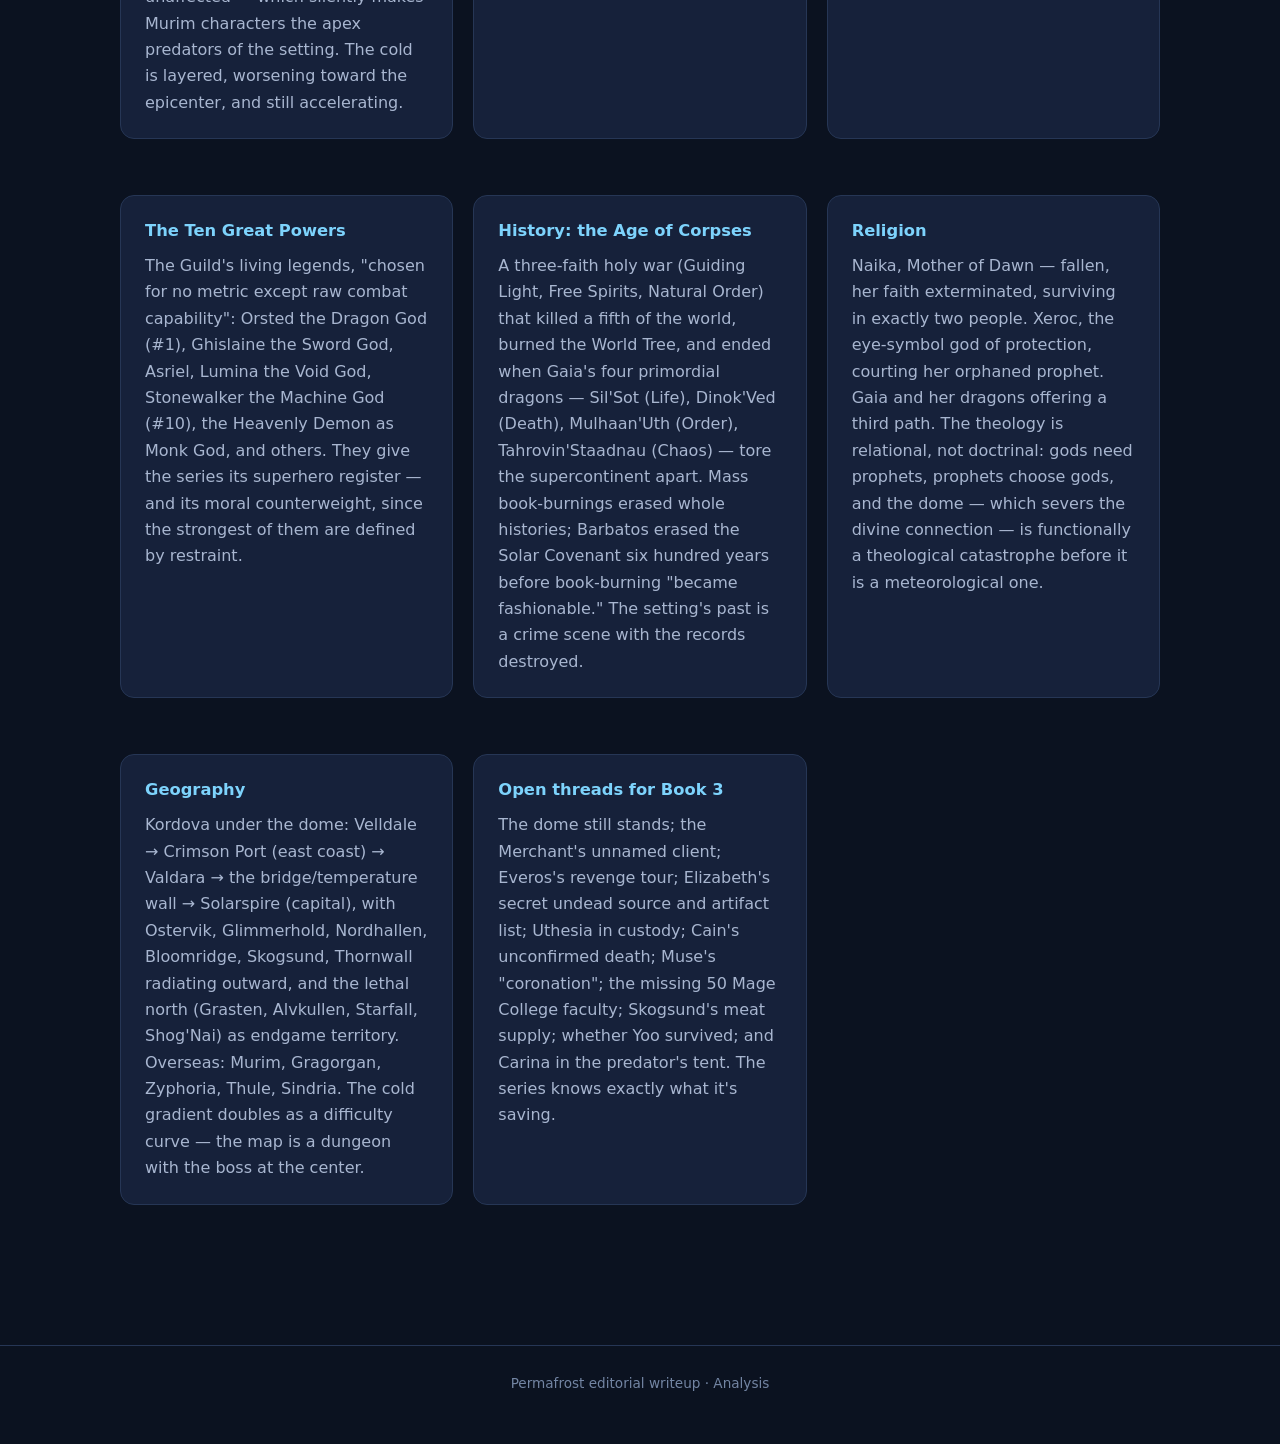
==== commit bcd276a9: "Rebuild site as a review of the current manuscripts Beta Read rewritten from scratch: fresh metrics " ====
--- a/site/analysis.html
+++ b/site/analysis.html
@@ -191,13 +191,13 @@
 
 <section class="block" id="chapters1">
   <h2 class="section">Chapter-by-chapter · Book One</h2>
-  <p class="lede">30 chapters · 93,680 words. Each entry: a one-line recap, what the chapter is <strong>for</strong> (plot / character / world), what works, and what falters. <em>Falters describe the draft as submitted; mechanical items (tag punctuation, Bloodridge, the blind-POV slip, hoard/horde, the tic frequencies) have since been fixed in the revision passes — see the Beta Read's Revision status.</em></p>
+  <p class="lede">30 chapters · 93,680 words. Each entry: a one-line recap, what the chapter is <strong>for</strong> (plot / character / world), what works, and what falters.</p>
 
   <details><summary><span class="ch-title">Chapter 1 — The lie and the syllable</span><span class="ch-pov">Muse · Carina</span></summary><div class="body">
     <p class="recap">Muse chops firewood to outrun panic; Aldrich's council (18 days of food, 206 mouths) sends the five east; one broken syllable — "…go…" — makes her commit.</p>
     <p class="fn"><strong>Function:</strong> Plot — the inciting mission. Character — Muse's central lie and the "prophet's voice" persona; the whole ensemble sketched in one chapter. World — the dome's ground rules (magic and divine connection suppressed, cold accelerating) established without a lecture.</p>
     <p class="works">Exceptional hook economy: premise, voice, and a secret in 3,000 words. The dual-layer dialogue — spoken reassurance over quoted thought ("She's there." / <em>'She's not.'</em>) — installs dramatic irony on page two and teaches the reader how to read the whole series. Aldrich's "Then don't come back for our sake" gives the errand a moral weight most fantasy quests never earn.</p>
-    <p class="falt">The "…go…" syllable is planted as the chapter's biggest hook and is never revisited in either book — a reader-contract debt that compounds with every chapter it goes unpaid. The systemic dialogue-tag punctuation error also started on page one, which matters because page one is where gatekeepers decide — <em>fixed manuscript-wide in revision (1,225 corrections)</em>.</p>
+    <p class="falt">The "…go…" syllable is planted as the chapter's biggest hook and is never revisited in either book — a reader-contract debt that compounds with every chapter it goes unpaid.</p>
   </div></details>
 
   <details><summary><span class="ch-title">Chapter 2 — The road east</span><span class="ch-pov">Cain · Carina · Muse · Gormund</span></summary><div class="body">
@@ -218,7 +218,7 @@
     <p class="recap">The refugee queue, Gormund's rebuke, the Harbormaster's briefing, the Solarspire contract accepted.</p>
     <p class="fn"><strong>Function:</strong> Plot — the actual quest assignment (the errand becomes the series). Character — Gormund's refugee past converts him from comic grumbler to moral authority in one scene. World — triage politics, the route map, prior failed expeditions.</p>
     <p class="works">Gormund's "Which is true. And disgusting." is ethics delivered through lived experience instead of lecture, and the structural irony that follows — the guards call adventurers forward anyway, giving the party the queue-jump unearned, guilt intact — is sophisticated moral plotting. "That's what the last group said too" closes the chapter on exactly the right chill.</p>
-    <p class="falt">The Harbormaster's briefing is the book's first naked info-dump (route, distances, expedition history in sequence), and the itinerary it establishes — Wolkenfeld, then Bloomridge — is quietly abandoned by the story it briefs; the continuity drift starts here (the Bloodridge/Bloomridge spelling that appeared both ways in this very speech has since been fixed in revision).</p>
+    <p class="falt">The Harbormaster's briefing is the book's first naked info-dump (route, distances, expedition history in sequence), and the itinerary it establishes — Wolkenfeld, then Bloomridge — is quietly abandoned by the story it briefs, and never mentions Valdara, the 120k-population city the party actually walks into; the route-intelligence gap starts here.</p>
   </div></details>
 
   <details><summary><span class="ch-title">Chapter 5 — Outfitting</span><span class="ch-pov">Ensemble</span></summary><div class="body">
@@ -253,7 +253,7 @@
     <p class="recap">"So we're going back to kill him, right?" The requisition is denied; Cain collapses in an alley (Barbatos; the vow); the party votes to kill Andromalius.</p>
     <p class="fn"><strong>Function:</strong> Character — Cain's entire series arc is loaded here: the genocide, the millennium, the never-kill vow, and his lie ("Perimeter's clear") that mirrors Muse's. Plot — the decision that drives the next seven chapters. World — the 72's unaccountability, via Uthesia's first backstory layer.</p>
     <p class="works">The vote distributes moral weight across the ensemble — every yes has a different reason, which is what makes it a real ensemble scene rather than a poll. The mirrored-liars design (Cain's "Perimeter's clear" against Muse's "Fragments") is the book's deepest structural idea, and it clicks into place here.</p>
-    <p class="falt">The chapter re-runs Chapter 8's evening without signaling the rewind (a draft fossil — "She stopped walking" survives in a room scene), drifts toward head-hopping in the group debate, and lets Uthesia's reveal slide into speechifying. The busiest chapter in the book is also its least tidy.</p>
+    <p class="falt">The chapter re-runs Chapter 8's evening without signaling the rewind, drifts toward head-hopping in the group debate, and lets Uthesia's reveal slide into speechifying. The busiest chapter in the book is also its least tidy.</p>
   </div></details>
 
   <details><summary><span class="ch-title">Chapter 10 — The infiltration</span><span class="ch-pov">Uthesia</span></summary><div class="body">
@@ -406,7 +406,7 @@
 
 <section class="block" id="chapters2">
   <h2 class="section">Chapter-by-chapter · Book Two</h2>
-  <p class="lede">40 chapters · 134,254 words. Picks up the same blizzard night, zero time skip. Same format: recap, function, works, falters. <em>As with Book 1, mechanical falters reflect the draft; the revision passes have since resolved them.</em></p>
+  <p class="lede">40 chapters · 134,254 words. Picks up the same blizzard night, zero time skip. Same format: recap, function, works, falters.</p>
 
   <details><summary><span class="ch-title">Chapter 1 — Woke up. Dug. Died.</span><span class="ch-pov">Cain</span></summary><div class="body">
     <p class="recap">Cain stands watch against the thing outside, remembers the thousand-year burial, and walks into the storm to strangle it; Uthesia insists on coming.</p>
@@ -426,7 +426,7 @@
     <p class="recap">The blizzard separates them in seconds; Cain follows Muse's impossible voice to a bloody blindfold that doesn't exist; Uthesia hears her dead wife.</p>
     <p class="fn"><strong>Function:</strong> Plot — the Wendigo's true weapon revealed: it doesn't mimic sounds, it mines minds. Character — Cain's grief-panic (the ringing-ears tell debuts as a motif) and the wife made audible for the first time.</p>
     <p class="works">The escalation is a genuine reveal, not a power-up — "It heard.. Wait, it never—" is the rare horror beat where the character's deduction and the reader's dread arrive in the same instant. Cain reasoning through the impossibility ("He would be impressed if she made it five feet past the cabin door") and spiraling anyway is exactly how smart people break.</p>
-    <p class="falt">The half-mile fugue — Cain traveling unaware — needs one more transitional beat to track; as written, the reader reconstructs the lost time after the fact, which blunts the violation. The two-dot ellipsis tic ("Uthesia.. why did you let me die?") is at its most visible in the chapter that least needs distractions.</p>
+    <p class="falt">The half-mile fugue — Cain traveling unaware — needs one more transitional beat to track; as written, the reader reconstructs the lost time after the fact, which blunts the violation.</p>
   </div></details>
 
   <details><summary><span class="ch-title">Chapter 4 — More of Cain became less of Cain</span><span class="ch-pov">Cain → Uthesia</span></summary><div class="body">
@@ -562,11 +562,11 @@
     <p class="falt">A curb-stomp spends the undead's menace one chapter before the story needs them terrifying again at Ostervik — the army has to be re-scared onto the board. Uthesia's capture mechanics also get their rules explained mid-use, the series' recurring system-reveal habit.</p>
   </div></details>
 
-  <details><summary><span class="ch-title">Chapter 23 — Not a hoard. An army.</span><span class="ch-pov">Ensemble · Dantalion</span></summary><div class="body">
+  <details><summary><span class="ch-title">Chapter 23 — Not a horde. An army.</span><span class="ch-pov">Ensemble · Dantalion</span></summary><div class="body">
     <p class="recap">Ostervik besieged by ~4,000 ranked undead with command structure; the war room; then the reveal — the siege is Dantalion's bait, and Elizabeth takes command.</p>
     <p class="fn"><strong>Function:</strong> Plot — the siege arc opens, and the reveal converts a monster plot into a chess plot. World — the undead order of battle (King Heads, Nightmares). Character — Elizabeth promoted from prosecutor to general; "Give us the night. We'll have something by morning." is Cain's leadership in one line.</p>
     <p class="works">Treating a fantasy siege with staff-officer seriousness — attrition models, runner casualties, a count who knows his city is losing — gives the arc its spine. The villain-side reveal at chapter's end (Dantalion recognizing Uthesia: "I had them… Removed, afterward. Operational security.") re-stakes the personal inside the strategic.</p>
-    <p class="falt">The Guild's intel gap — a months-organized siege days from the capital, unnoticed despite scrying — strains against established capabilities; the retro-explanation ("surplus forces… from the dungeon break") papers, not seals. The "hoard"-for-"horde" misusage was loudest exactly here, where the word appears most — <em>fixed in revision</em>.</p>
+    <p class="falt">The Guild's intel gap — a months-organized siege days from the capital, unnoticed despite scrying — strains against established capabilities; the retro-explanation ("surplus forces… from the dungeon break") papers, not seals.</p>
   </div></details>
 
   <details><summary><span class="ch-title">Chapter 24 — Night vignettes / Xeroc</span><span class="ch-pov">Rotating · Muse</span></summary><div class="body">
